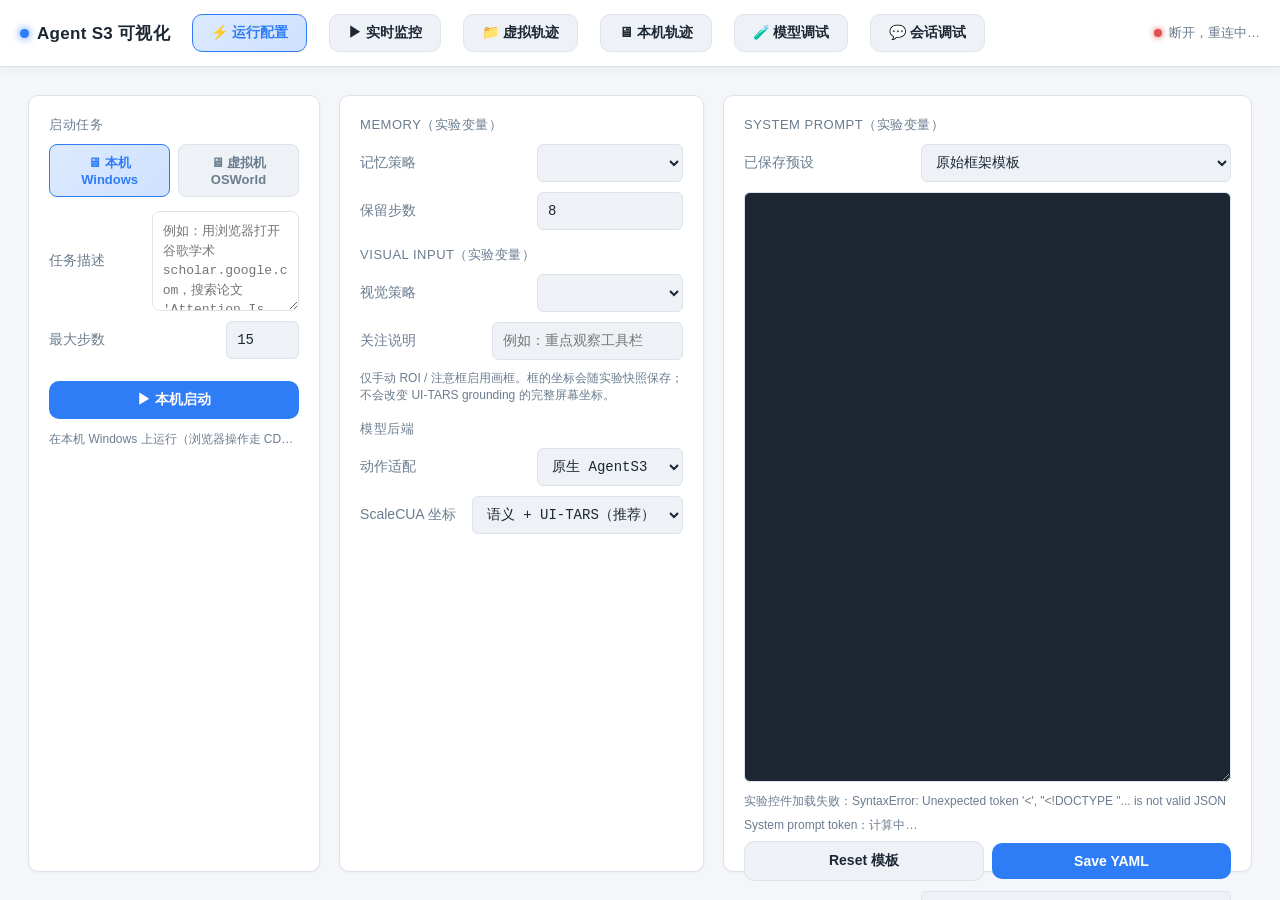
==== viz/static/index.html @ 2cae758e "Release v0.2.2: update agent and exclude tests from published source" ====
<!DOCTYPE html>
<html lang="zh">
<head>
<meta charset="UTF-8">
<meta name="viewport" content="width=device-width, initial-scale=1.0">
<title>Agent S3 实时可视化</title>
<style>
  :root {
    --bg: #f4f6f9;
    --panel: #ffffff;
    --panel2: #eef1f6;
    --border: #dde3ec;
    --text: #1c2733;
    --dim: #6b7c8f;
    --accent: #2f7df6;
    --accent-decision: #2f7df6;
    --accent-grounding: #12a64d;
    --accent-status: #e08c00;
    --code-bg: #1c2733;      /* 代码块保持深色，易读 */
    --code-text: #d6dfe9;
    --mono: "SFMono-Regular", Consolas, "Courier New", monospace;
    --radius: 10px;
  }
  * { box-sizing: border-box; margin: 0; padding: 0; }
  body { background: var(--bg); color: var(--text); font-family: -apple-system, "Segoe UI", "Microsoft YaHei", sans-serif; height: 100vh; display: flex; flex-direction: column; overflow: hidden; }

  /* ===== 顶部导航栏 ===== */
  #topnav {
    background: var(--panel); border-bottom: 1px solid var(--border);
    padding: 14px 20px; display: flex; align-items: center; gap: 22px;
    flex-shrink: 0; box-shadow: 0 2px 10px rgba(30,50,80,.06); z-index: 20;
  }
  #topnav .brand { font-size: 17px; font-weight: 800; letter-spacing: .3px; color: var(--text); display: flex; align-items: center; gap: 8px; }
  #topnav .brand .dot { width: 9px; height: 9px; border-radius: 50%; background: var(--accent); box-shadow: 0 0 8px var(--accent); }
  #topnav .navbtn {
    background: var(--panel2); color: var(--text); border: 1px solid var(--border);
    padding: 9px 18px; border-radius: var(--radius); cursor: pointer; font-size: 14px; font-weight: 600;
    transition: all .15s; display: flex; align-items: center; gap: 6px;
  }
  #topnav .navbtn:hover { border-color: var(--accent); color: var(--accent); transform: translateY(-1px); }
  #topnav .navbtn.active { background: linear-gradient(135deg, #dceafe, #cfe1ff); border-color: var(--accent); color: var(--accent); }
  #topnav .conn { margin-left: auto; display: flex; align-items: center; gap: 7px; font-size: 13px; color: var(--dim); }
  #topnav .conn .led { width: 8px; height: 8px; border-radius: 50%; }
  #topnav .conn.on .led { background: #12a64d; box-shadow: 0 0 6px #12a64d; }
  #topnav .conn.off .led { background: #e05252; box-shadow: 0 0 6px #e05252; }

  /* ===== 状态栏 ===== */
  #statusbar {
    background: var(--panel2); border-bottom: 1px solid var(--border);
    padding: 12px 20px; display: flex; flex-wrap: wrap; gap: 12px 30px; align-items: center; flex-shrink: 0;
  }
  #statusbar .item { display: flex; flex-direction: column; gap: 3px; min-width: 120px; }
  #statusbar .label { font-size: 12px; color: var(--dim); text-transform: uppercase; letter-spacing: .5px; }
  #statusbar .value { font-size: 15px; font-weight: 600; }
  #statusbar .instruction { flex: 1 1 320px; }
  #statusbar .instruction .value { font-size: 14px; line-height: 1.45; }
  .badge { display: inline-block; padding: 3px 12px; border-radius: 12px; font-size: 13px; font-weight: 600; }
  .badge.running { background: #d9f2e3; color: #128a41; }
  .badge.ended { background: #fdeed0; color: #b56d00; }
  .badge.done { background: #dceafe; color: #1c6de0; }
  .badge.failed { background: #fbdddd; color: #c93636; }

  /* ===== 视图切换 ===== */
  #view-live, #view-history, #view-run, #view-debug, #view-chat, #view-local { display: none; flex-direction: column; flex: 1; min-height: 0; }
  #view-live.active, #view-history.active, #view-run.active, #view-debug.active, #view-chat.active, #view-local.active { display: flex; }

  /* ===== 时间线 / 历史列表 滚动容器 ===== */
  .scroll { flex: 1; overflow-y: auto; padding: 20px; display: flex; flex-direction: column; gap: 18px; }
  .empty { color: var(--dim); text-align: center; margin-top: 60px; font-size: 15px; }

  /* ===== 卡片 ===== */
  .card { background: var(--panel); border: 1px solid var(--border); border-radius: var(--radius); overflow: hidden; flex-shrink: 0; box-shadow: 0 1px 3px rgba(30,50,80,.05); }
  .card-head { display: flex; align-items: center; gap: 10px; padding: 11px 15px; border-bottom: 1px solid var(--border); background: var(--panel2); }
  .card-head .tag { font-size: 12px; font-weight: 700; text-transform: uppercase; letter-spacing: .5px; padding: 3px 10px; border-radius: 6px; }
  .tag.decision { background: #dceafe; color: #1c6de0; }
  .tag.grounding { background: #d9f2e3; color: #128a41; }
  .tag.status { background: #fdeed0; color: #b56d00; }
  .card-head .step { font-size: 13px; font-weight: 700; color: #b56d00; background: #fdeed0; padding: 3px 10px; border-radius: 6px; }
  .card-head .elapsed { font-size: 13px; font-weight: 700; color: var(--accent); background: #dceafe; padding: 3px 10px; border-radius: 6px; font-family: var(--mono); }
  .card-head .time { margin-left: auto; font-size: 12px; color: var(--dim); font-family: var(--mono); }
  .card-body { padding: 14px 15px; display: flex; gap: 18px; }
  .shot { flex: 0 0 790px; position: relative; cursor: zoom-in; align-self: flex-start; }
  .shot img { width: 790px; border-radius: 6px; border: 1px solid var(--border); display: block; }
  /* grounding 坐标绿色圆圈标注 */
  .marker { position: absolute; width: 34px; height: 34px; border: 3px solid var(--accent-grounding); border-radius: 50%; transform: translate(-50%, -50%); pointer-events: none; box-shadow: 0 0 10px rgba(18,166,77,.8); }
  .marker::after { content: ''; position: absolute; left: 50%; top: 50%; width: 6px; height: 6px; background: var(--accent-grounding); border-radius: 50%; transform: translate(-50%, -50%); }
  .texts { flex: 1; min-width: 0; display: flex; flex-direction: column; gap: 10px; }
  .sec-title { font-size: 12px; color: var(--dim); text-transform: uppercase; letter-spacing: .5px; }
  .prompt { font-size: 14px; line-height: 1.6; color: var(--code-text); white-space: pre-wrap; max-height: 460px; overflow-y: auto; font-family: var(--mono); background: var(--code-bg); padding: 11px; border-radius: 6px; }
  .response { font-size: 14px; line-height: 1.6; white-space: pre-wrap; max-height: 320px; overflow-y: auto; font-family: var(--mono); background: var(--code-bg); color: var(--code-text); padding: 11px; border-radius: 6px; border-left: 3px solid var(--accent-decision); }
  .card.grounding .response { border-left-color: var(--accent-grounding); }
  .coord-note { font-size: 14px; font-weight: 700; color: var(--accent-grounding); }
  .prompt.reflection { border-left: 3px solid var(--accent-status); }
  .plan-step { padding: 8px 10px; border-radius: 6px; font-size: 14px; line-height: 1.5; }
  .plan-step.current { background: #e8f0fe; border-left: 3px solid var(--accent); }
  .plan-step.blocked { background: #fff3e4; }
  .plan-step.skipped { color: var(--dim); }
  .plan-meta { color: var(--dim); font-size: 12px; margin-top: 3px; overflow-wrap: anywhere; }

  /* 模型思考中动画 + 流式填充 + 截图淡入 */
  .spinner { display: inline-block; width: 14px; height: 14px; border: 2px solid var(--border); border-top-color: var(--accent); border-radius: 50%; animation: spin 0.8s linear infinite; margin-right: 6px; vertical-align: -2px; }
  @keyframes spin { to { transform: rotate(360deg); } }
  .response.loading { color: var(--dim); }
  .shot img.fade-in { animation: fadeIn 0.45s ease; }
  @keyframes fadeIn { from { opacity: 0; } to { opacity: 1; } }
  .cursor-blink { display: inline-block; width: 2px; height: 14px; background: var(--accent); vertical-align: -2px; animation: blink 0.7s step-end infinite; }
  @keyframes blink { 50% { opacity: 0; } }

  /* 历史运行列表 */
  .run-item { background: var(--panel); border: 1px solid var(--border); border-radius: var(--radius); padding: 14px 16px; cursor: pointer; transition: border-color .15s, box-shadow .15s; box-shadow: 0 1px 3px rgba(30,50,80,.04); }
  .run-item:hover { border-color: var(--accent); box-shadow: 0 2px 8px rgba(47,125,246,.12); }
  .run-head { display: flex; align-items: center; gap: 12px; margin-bottom: 7px; }
  .run-domain { font-size: 13px; font-weight: 700; color: var(--accent); text-transform: uppercase; }
  .run-result { font-size: 12px; font-weight: 600; padding: 3px 11px; border-radius: 12px; }
  .run-result.ok { background: #d9f2e3; color: #128a41; }
  .run-result.fail { background: #fbdddd; color: #c93636; }
  .run-result.unknown { background: #fdeed0; color: #b56d00; }
  .run-steps { font-size: 12px; color: var(--dim); margin-left: auto; }
  .run-del { margin-left: 10px; background: transparent; border: 1px solid var(--border); color: #c93636; padding: 2px 10px; border-radius: 6px; cursor: pointer; font-size: 12px; }
  .run-del:hover { background: #fbdddd; border-color: #c93636; }
  .run-instr { font-size: 14px; color: #41505f; margin-bottom: 5px; line-height: 1.45; }
  .run-meta { font-size: 12px; color: var(--dim); font-family: var(--mono); }
  .run-note { font-size: 12px; color: #8a6d3b; margin-top: 6px; text-align: right; white-space: nowrap; overflow: hidden; text-overflow: ellipsis; }

  /* 历史返回按钮 */
  #history-backbtn { align-self: flex-start; background: var(--panel); color: var(--text); border: 1px solid var(--border); padding: 8px 16px; border-radius: var(--radius); cursor: pointer; font-size: 13px; font-weight: 600; }
  .run-note-area { width: 100%; min-height: 80px; resize: vertical; background: var(--panel2); color: var(--text); border: 1px solid var(--border); border-radius: 6px; padding: 12px; font: 13px/1.6 -apple-system,"Segoe UI","Microsoft YaHei",sans-serif; }
  .debug-open-btn { flex-shrink: 0; padding: 3px 10px; border: 1px solid var(--accent); border-radius: 8px; background: #dceafe; color: var(--accent); font-size: 11px; font-weight: 600; cursor: pointer; }
  .debug-open-btn:hover { background: #cfe1ff; }
  #history-backbtn:hover { border-color: var(--accent); color: var(--accent); }

  /* 运行视图 */
  #run-body.scroll { padding: clamp(20px, 2.2vw, 44px); }
  #run-form { width: 100%; min-height: 760px; background: transparent; border: none; padding: 0; display: grid; grid-template-columns: minmax(300px, .78fr) minmax(420px, 1.08fr) minmax(620px, 1.72fr); gap: clamp(18px, 1.5vw, 30px); align-items: stretch; }
  .run-panel { background: var(--panel); border: 1px solid var(--border); border-radius: var(--radius); padding: clamp(20px, 1.5vw, 28px); min-height: 760px; box-shadow: 0 1px 3px rgba(30,50,80,.05); }
  @media (max-width: 1450px) { #run-form { grid-template-columns: minmax(280px, .8fr) minmax(360px, 1fr) minmax(520px, 1.45fr); } }
  @media (max-width: 1080px) { #run-form { grid-template-columns: repeat(2, minmax(320px, 1fr)); } .run-panel:last-child { grid-column: 1 / -1; } }
  @media (max-width: 720px) { #run-form { grid-template-columns: 1fr; } .run-panel:last-child { grid-column: auto; } .run-panel { min-height: auto; } .experiment-text { height: 440px; min-height: 440px; } }
  .run-sec-title { font-size: 13px; color: var(--dim); text-transform: uppercase; letter-spacing: .5px; margin: 16px 0 10px; }
  .run-sec-title:first-child { margin-top: 0; }
  .experiment-text { width: 100%; min-height: 590px; height: 590px; resize: vertical; background: var(--code-bg); color: var(--code-text); border: 1px solid var(--border); border-radius: 6px; padding: 14px; font: 13px/1.6 var(--mono); }
  .experiment-note { font-size: 12px; color: var(--dim); margin: 7px 0; }
  .roi-canvas { display: none; width: 100%; max-height: 210px; object-fit: contain; border: 1px dashed var(--border); cursor: crosshair; background: var(--panel2); }
  .roi-canvas.active { display: block; }
  .run-row { display: flex; align-items: center; gap: 12px; margin-bottom: 10px; }
  .run-row label { width: 165px; font-size: 14px; color: var(--dim); }
  .run-row select, .run-row input { flex: 1; min-height: 38px; background: var(--panel2); border: 1px solid var(--border); color: var(--text); padding: 8px 10px; border-radius: 6px; font-size: 14px; font-family: var(--mono); }
  .run-btn { background: var(--accent); color: #fff; border: none; padding: 10px 20px; border-radius: var(--radius); cursor: pointer; font-size: 14px; font-weight: 600; margin-top: 12px; width: 100%; }
  .run-btn:hover { opacity: .92; }
  .run-btn.stop { background: #c93636; margin-top: 8px; }
  .run-btn#btn-to-live { background: var(--panel2); color: var(--text); border: 1px solid var(--border); margin-top: 8px; }
  .tab-btn { flex: 1; padding: 9px 14px; border: 1px solid var(--border); border-radius: 8px; background: var(--panel2); cursor: pointer; font-size: 13px; font-weight: 600; color: var(--dim); }
  .tab-btn.active { background: linear-gradient(135deg, #dceafe, #cfe1ff); border-color: var(--accent); color: var(--accent); font-weight: 700; }
  .run-note { margin-top: 12px; font-size: 12px; color: var(--dim); }
  #run-status-card { max-width: 480px; background: var(--panel); border: 1px solid var(--border); border-radius: var(--radius); padding: 20px; margin-bottom: 16px; }
  .run-status-line { display: flex; gap: 12px; margin-bottom: 8px; font-size: 14px; align-items: baseline; }
  .run-status-line .label { width: 130px; color: var(--dim); flex-shrink: 0; }
  .run-output { background: var(--code-bg); color: var(--code-text); border-radius: var(--radius); padding: 12px; font-family: var(--mono); font-size: 12.5px; line-height: 1.5; max-height: 400px; overflow-y: auto; white-space: pre-wrap; }

  .history-step-body { align-items: flex-start; }
  .history-shots { flex: 0 0 46%; min-width: 0; display: flex; flex-direction: column; gap: 14px; }
  .history-shots .shot { flex: 0 0 auto; width: 100%; }
  .history-shots .shot img { width: 100%; }
  .history-step-text { flex: 1 1 0; min-width: 0; display: flex; flex-direction: column; gap: 10px; }
  .history-grounding { border: 1px solid #c8ead5; border-radius: 7px; padding: 10px; background: #f6fcf8; }
  .history-grounding .response { max-height: none; }
  .history-codeagent { border: 1px solid #f0d9b5; border-radius: 7px; background: #fdf8ef; margin-top: 10px; overflow: hidden; }
  .history-codeagent summary { cursor: pointer; padding: 10px; font-weight: 700; list-style: none; user-select: none; }
  .history-codeagent summary::-webkit-details-marker { display: none; }
  .history-codeagent summary::before { content: '▸ '; }
  .history-codeagent[open] summary::before { content: '▾ '; }
  .codeagent-toggle { margin-left: 8px; font-weight: 400; color: var(--dim); font-size: 12px; }
  .codeagent-step { padding: 8px 10px; border-top: 1px dashed #f0d9b5; }
  .codeagent-step-head { font-size: 12px; color: #b56d00; font-weight: 700; margin-bottom: 4px; }
  .codeagent-step .response { max-height: none; white-space: pre-wrap; }
  @media (max-width: 980px) { .history-step-body { flex-direction: column; } .history-shots { flex-basis: auto; width: 100%; } }
  #overlay { display: none; position: fixed; inset: 0; background: rgba(0,0,0,.88); z-index: 100; align-items: center; justify-content: center; cursor: zoom-out; }
  #overlay img { max-width: 96vw; max-height: 96vh; }

  /* 模型调试：三栏精确请求重放界面 */
  #debug-body { padding: 20px; overflow: auto; }
  #debug-grid { display: grid; grid-template-columns: minmax(260px,.65fr) minmax(420px,1.25fr) minmax(330px,.9fr); gap: 16px; align-items: start; }
  .debug-panel { background:var(--panel); border:1px solid var(--border); border-radius:var(--radius); padding:16px; min-width:0; }
  .debug-panel h3 { font-size:14px; margin-bottom:12px; }
  .debug-panel label { display:block; color:var(--dim); font-size:12px; margin:10px 0 4px; }
  .debug-panel input,.debug-panel select,.debug-panel textarea { width:100%; padding:8px; border:1px solid var(--border); border-radius:6px; font:12px var(--mono); background:var(--panel2); color:var(--text); }
  .debug-panel textarea { min-height:100px; resize:vertical; white-space:pre; }
  .debug-editor { min-height:720px !important; background:var(--code-bg) !important; color:var(--code-text) !important; line-height:1.5; }
  .debug-btn { width:100%; margin-top:12px; padding:10px; border:0; border-radius:6px; background:var(--accent); color:white; font-weight:700; cursor:pointer; }
  .debug-btn.secondary { background:var(--panel2); color:var(--text); border:1px solid var(--border); }
  .debug-warning { padding:10px; border-radius:6px; background:#fff4d6; color:#805300; font-size:12px; line-height:1.45; }
  .debug-result { min-height:250px; max-height:520px; overflow:auto; background:var(--code-bg); color:var(--code-text); white-space:pre-wrap; font:13px/1.55 var(--mono); padding:12px; border-radius:6px; }
  .debug-thumb { position:relative; margin-top:12px; border:1px solid var(--border); border-radius:6px; overflow:hidden; }
  .debug-thumb img { display:block; width:100%; }
  .debug-coord { position:absolute; border:3px solid #12a64d; width:30px; height:30px; border-radius:50%; transform:translate(-50%,-50%); box-shadow:0 0 8px #12a64d; }
  .debug-meta { margin-top:10px; color:var(--dim); font:12px var(--mono); white-space:pre-wrap; }
  @media (max-width: 1180px) { #debug-grid { grid-template-columns:1fr 1fr; } #debug-grid .debug-panel:last-child { grid-column:1/-1; } }

  /* 会话调试：ChatGPT 式聊天界面（多会话） */
  #chat-app { display: flex; height: 100%; }
  #chat-sidebar { flex-shrink: 0; width: 220px; background: var(--panel2); border-right: 1px solid var(--border); display: flex; flex-direction: column; padding: 12px; gap: 10px; }
  #chat-new { padding: 10px; border: 1px dashed var(--accent); border-radius: 10px; background: #dceafe; color: var(--accent); font-size: 13.5px; font-weight: 700; cursor: pointer; }
  #chat-new:hover { background: #cfe1ff; }
  #chat-session-list { flex: 1; overflow-y: auto; display: flex; flex-direction: column; gap: 6px; }
  .chat-sess { display: flex; align-items: center; gap: 8px; padding: 10px 12px; border: 1px solid var(--border); border-radius: 10px; background: var(--panel); cursor: pointer; transition: all .12s; }
  .chat-sess:hover { border-color: var(--accent); }
  .chat-sess.active { border-color: var(--accent); background: #dceafe; }
  .chat-sess .name { flex: 1; font-size: 13px; font-weight: 600; color: var(--text); white-space: nowrap; overflow: hidden; text-overflow: ellipsis; }
  .chat-sess .type-badge { font-size: 10px; font-weight: 700; padding: 2px 7px; border-radius: 8px; }
  .type-badge.decision { background: #dceafe; color: #1c6de0; }
  .type-badge.grounding { background: #d9f2e3; color: #128a41; }
  .chat-sess .del { border: none; background: transparent; color: var(--dim); cursor: pointer; font-size: 14px; padding: 0 2px; }
  .chat-sess .del:hover { color: #c93636; }
  #chat-main { flex: 1; min-width: 0; display: flex; flex-direction: column; }
  #chat-settings { flex-shrink: 0; display: flex; gap: 8px; padding: 12px 16px; border-bottom: 1px solid var(--border); flex-wrap: wrap; align-items: center; background: var(--panel2); }
  #chat-settings .set-label { font-size: 12px; color: var(--dim); font-weight: 700; }
  #chat-model-type { font-weight: 700; }
  #chat-settings select, #chat-settings input { min-height: 34px; padding: 6px 10px; border: 1px solid var(--border); border-radius: 8px; background: var(--panel); color: var(--text); font: 12.5px var(--mono); }
  #chat-settings #chat-model { width: 160px; }
  #chat-settings #chat-url { width: 240px; flex: 1; min-width: 160px; }
  #chat-settings #chat-key { width: 130px; }
  #chat-clear { margin-left: auto; padding: 7px 14px; border: 1px solid var(--border); border-radius: 8px; background: var(--panel); color: var(--text); cursor: pointer; font-size: 12.5px; }
  #chat-clear:hover { border-color: #c93636; color: #c93636; }
  #chat-messages { flex: 1; overflow-y: auto; padding: 26px 20px; display: flex; flex-direction: column; gap: 18px; }
  .chat-empty { color: var(--dim); text-align: center; margin-top: 80px; font-size: 14px; line-height: 1.8; }
  .chat-msg { display: flex; gap: 10px; max-width: 82%; align-items: flex-start; }
  .chat-msg.user { align-self: flex-end; flex-direction: row-reverse; }
  .chat-msg.assistant { align-self: flex-start; }
  .chat-avatar { flex-shrink: 0; width: 30px; height: 30px; border-radius: 9px; display: flex; align-items: center; justify-content: center; font-size: 15px; }
  .chat-msg.user .chat-avatar { background: linear-gradient(135deg,#2f7df6,#7cb0ff); }
  .chat-msg.assistant .chat-avatar { background: linear-gradient(135deg,#12a64d,#7ed3a2); }
  .chat-bubble { padding: 11px 15px; border-radius: 14px; font-size: 14px; line-height: 1.65; min-width: 0; overflow-wrap: break-word; }
  .chat-msg.user .chat-bubble { background: var(--accent); color: #fff; border-bottom-right-radius: 4px; }
  .chat-msg.assistant .chat-bubble { background: var(--panel); border: 1px solid var(--border); color: var(--text); border-bottom-left-radius: 4px; }
  .chat-bubble .chat-text { white-space: pre-wrap; word-break: break-word; }
  .chat-bubble img { display: block; max-width: 260px; max-height: 200px; border-radius: 10px; margin: 4px 0; border: 1px solid rgba(0,0,0,.12); cursor: zoom-in; }
  .chat-bubble .chat-imgs { display: flex; flex-wrap: wrap; gap: 8px; }
  .chat-img-wrap { position: relative; display: inline-block; }
  .chat-img-wrap .chat-img { display: block; max-width: 260px; max-height: 200px; border-radius: 10px; border: 1px solid rgba(0,0,0,.12); }
  .chat-point { position: absolute; width: 18px; height: 18px; border: 3px solid #12a64d; border-radius: 50%; transform: translate(-50%,-50%); box-shadow: 0 0 10px rgba(18,166,77,.85); pointer-events: none; display: none; z-index: 2; }
  .chat-point::after { content: ''; position: absolute; left: 50%; top: 50%; width: 4px; height: 4px; background: #12a64d; border-radius: 50%; transform: translate(-50%,-50%); }
  .chat-point.show { display: block; }
  .chat-point-btn { display: block; margin-top: 4px; padding: 3px 10px; border: 1px solid var(--border); border-radius: 8px; background: var(--panel2); color: var(--accent-grounding, #12a64d); font-size: 11px; cursor: pointer; }
  .chat-point-btn:hover { border-color: #12a64d; background: #d9f2e3; }
  .chat-point-btn.on { background: #d9f2e3; border-color: #12a64d; font-weight: 700; }
  .chat-bubble .chat-meta { font-size: 11px; opacity: .6; margin-top: 6px; }
  .chat-msg.assistant .chat-bubble code, .chat-msg.assistant .chat-bubble pre { background: var(--code-bg); color: var(--code-text); border-radius: 6px; font-family: var(--mono); }
  .chat-msg.assistant .chat-bubble code { padding: 1px 5px; font-size: 12.5px; }
  .chat-msg.assistant .chat-bubble pre { padding: 10px; overflow-x: auto; margin: 8px 0; white-space: pre-wrap; }
  .chat-typing { display: inline-flex; gap: 4px; align-items: center; color: var(--dim); font-size: 13px; }
  .chat-typing .dot { width: 6px; height: 6px; border-radius: 50%; background: var(--dim); animation: chatBlink 1.2s infinite; }
  .chat-typing .dot:nth-child(2) { animation-delay: .2s; }
  .chat-typing .dot:nth-child(3) { animation-delay: .4s; }
  @keyframes chatBlink { 0%,80%,100% { opacity:.25; } 40% { opacity:1; } }
  #chat-input-bar { flex-shrink: 0; display: flex; gap: 10px; padding: 14px 16px; border-top: 1px solid var(--border); align-items: flex-end; background: var(--panel); }
  #chat-img-btn { flex-shrink: 0; width: 40px; height: 40px; border: 1px solid var(--border); border-radius: 10px; background: var(--panel2); cursor: pointer; font-size: 18px; }
  #chat-img-btn:hover { border-color: var(--accent); }
  #chat-img-btn.active { border-color: var(--accent); background: #dceafe; }
  #chat-input { flex: 1; min-height: 42px; max-height: 160px; resize: none; padding: 11px 14px; border: 1px solid var(--border); border-radius: 12px; background: var(--panel2); color: var(--text); font: 14px/1.5 -apple-system,"Segoe UI","Microsoft YaHei",sans-serif; }
  #chat-input:focus { outline: none; border-color: var(--accent); }
  #chat-send { flex-shrink: 0; padding: 0 20px; height: 42px; border: none; border-radius: 12px; background: var(--accent); color: #fff; font-size: 14px; font-weight: 700; cursor: pointer; }
  #chat-send:hover { opacity: .92; }
  #chat-send:disabled { opacity: .5; cursor: not-allowed; }
  #chat-preview-imgs { display: flex; gap: 8px; padding: 0 16px 8px; flex-wrap: wrap; }
  #chat-preview-imgs .pv { position: relative; }
  #chat-preview-imgs img { height: 52px; border-radius: 8px; border: 1px solid var(--border); }
  #chat-preview-imgs .rm { position: absolute; top: -6px; right: -6px; width: 18px; height: 18px; border-radius: 50%; background: #c93636; color: #fff; border: none; cursor: pointer; font-size: 11px; line-height: 18px; }
  /* 新建会话弹窗 */
  #chat-new-modal { position: fixed; inset: 0; background: rgba(0,0,0,.45); z-index: 90; display: flex; align-items: center; justify-content: center; }
  .chat-modal-box { background: var(--panel); border: 1px solid var(--border); border-radius: 14px; padding: 24px; min-width: 300px; box-shadow: 0 10px 40px rgba(0,0,0,.2); }
  .chat-modal-box h3 { margin: 0 0 4px; font-size: 16px; }
  .chat-modal-box p { margin: 0 0 16px; color: var(--dim); font-size: 13px; }
  .chat-new-type { display: block; width: 100%; margin-bottom: 10px; padding: 12px; border: 1px solid var(--border); border-radius: 10px; background: var(--panel2); color: var(--text); cursor: pointer; font-size: 14px; font-weight: 700; text-align: left; }
  .chat-new-type small { font-weight: 400; color: var(--dim); }
  .chat-new-type:hover { border-color: var(--accent); background: #dceafe; }
  #chat-new-cancel { width: 100%; padding: 8px; border: 1px solid var(--border); border-radius: 10px; background: var(--panel); color: var(--dim); cursor: pointer; font-size: 13px; }
  #chat-new-cancel:hover { color: var(--text); }
  /* 训练轨迹 JSON 弹窗 */
  #traj-modal { position: fixed; inset: 0; background: rgba(0,0,0,.55); z-index: 95; display: none; align-items: center; justify-content: center; }
  .traj-modal-box { background: #1e1e2e; border: 1px solid #333; border-radius: 14px; width: 92vw; height: 90vh; display: flex; flex-direction: column; box-shadow: 0 12px 48px rgba(0,0,0,.45); overflow: hidden; }
  .traj-modal-head { display: flex; align-items: center; justify-content: space-between; padding: 14px 18px; border-bottom: 1px solid #333; flex-shrink: 0; }
  .traj-modal-head h3 { margin: 0; color: #eee; font-size: 15px; font-weight: 700; }
  .traj-modal-head .actions { display: flex; gap: 8px; }
  .traj-modal-head button { padding: 6px 14px; border: 1px solid #444; border-radius: 8px; background: #2a2a3a; color: #ccc; cursor: pointer; font-size: 12px; font-weight: 600; }
  .traj-modal-head button:hover { background: #34344a; color: #fff; }
  .traj-modal-body { flex: 1; overflow: auto; padding: 16px 20px; margin: 0; font-family: 'JetBrains Mono', Consolas, 'Courier New', monospace; font-size: 12.5px; line-height: 1.6; color: #d4d4d4; white-space: pre; }
  .json-key { color: #569cd6; }
  .json-string { color: #ce9178; }
  .json-number { color: #b5cea8; }
  .json-bool { color: #569cd6; }
  .json-null { color: #808080; font-style: italic; }
</style>
</head>
<body>
  <!-- 顶部导航栏 -->
  <div id="topnav">
    <div class="brand"><span class="dot"></span>Agent S3 可视化</div>
    <button class="navbtn active" id="nav-run">⚡ 运行配置</button>
    <button class="navbtn" id="nav-live">▶ 实时监控</button>
    <button class="navbtn" id="nav-history">📁 虚拟轨迹</button>
    <button class="navbtn" id="nav-local">🖥 本机轨迹</button>
    <button class="navbtn" id="nav-debug">🧪 模型调试</button>
    <button class="navbtn" id="nav-chat">💬 会话调试</button>
    <span class="conn off" id="conn"><span class="led"></span><span id="conn-text">连接中…</span></span>
  </div>

  <!-- 状态栏（实时视图专用） -->
  <div id="statusbar">
    <div class="item"><span class="label">任务编号</span><span class="value" id="st-taskno" style="display:flex;align-items:center;gap:8px">
      <button id="btn-prev" style="border:1px solid var(--border);background:var(--panel2);border-radius:6px;padding:2px 10px;cursor:pointer;font-size:13px">‹</button>
      <span id="st-taskno-text">—</span>
      <button id="btn-next" style="border:1px solid var(--border);background:var(--panel2);border-radius:6px;padding:2px 10px;cursor:pointer;font-size:13px">›</button>
    </span></div>
    <div class="item instruction"><span class="label">任务指令</span><span class="value" id="st-instruction">—</span></div>
    <div class="item"><span class="label">任务ID</span><span class="value" id="st-example">—</span></div>
    <div class="item"><span class="label">当前步</span><span class="value" id="st-step">—</span></div>
    <div class="item"><span class="label">状态</span><span class="value" id="st-status"><span class="badge running">等待中</span></span></div>
    <div class="item"><span class="label">累计 Reward</span><span class="value" id="st-reward">—</span></div>
    <div class="item"><span class="label">最终结果</span><span class="value" id="st-result">—</span></div>
    <div class="item" style="margin-left: auto;"><button id="btn-interrupt" class="run-btn stop" style="margin-top:0;padding:6px 14px;font-size:12px;width:auto;display:none">⏹ 中断运行</button></div>
  </div>

  <!-- 实时视图 -->
  <div id="view-live">
    <div id="timeline" class="scroll"><div class="empty">等待 agent 启动…</div></div>
  </div>

  <!-- 运行视图 -->
  <div id="view-run" class="active">
    <div id="run-body" class="scroll">
      <div id="run-form">
        <div class="run-panel">
        <div class="run-sec-title">启动任务</div>
        <div style="display:flex;gap:8px;margin:0 0 14px">
          <button class="tab-btn active" id="tab-local">🖥 本机 Windows</button>
          <button class="tab-btn" id="tab-vm">🖥 虚拟机 OSWorld</button>
        </div>

        <div id="panel-local">
          <div class="run-row">
            <label>任务描述</label>
            <textarea id="local-task" rows="4" style="width:100%;font-family:var(--mono);font-size:13px;padding:10px;border:1px solid var(--border);border-radius:8px;resize:vertical;line-height:1.5" placeholder="例如：用浏览器打开谷歌学术 scholar.google.com，搜索论文 'Attention Is All You Need'，然后点击第一个搜索结果的 PDF 链接下载它"></textarea>
          </div>
          <div class="run-row">
            <label>最大步数</label>
            <input id="local-maxsteps" type="number" value="15" min="1" max="50">
          </div>
          <div class="run-row">
            <button id="btn-local-start" class="run-btn">▶ 本机启动</button>
          </div>
          <div class="run-note">在本机 Windows 上运行（浏览器操作走 CDP 虚拟输入不动真实鼠标；桌面应用会真控鼠标）。模型默认用 189 的决策(9028) + grounding(8001)。启动后自动切到「实时监控」边跑边看。</div>
        </div>

        <div id="panel-vm" style="display:none">
        <div class="run-sec-title">任务</div>
        <div class="run-row">
          <label>测试集</label>
          <select id="run-testset">
            <option value="evaluation_examples/test_small.json" selected>test_small（39 任务）</option>
            <option value="evaluation_examples/test_one.json">test_one（3 任务）</option>
            <option value="evaluation_examples/test_all.json">test_all（369 任务）</option>
          </select>
        </div>
        <div class="run-row">
          <label>域名</label>
          <select id="run-domain"></select>
        </div>
        <div class="run-row">
          <label>任务</label>
          <select id="run-task"></select>
        </div>
        <div class="run-sec-title">配置</div>
        <div class="run-row" style="display:none">
          <label>决策模型 provider</label>
          <select id="run-model-provider">
            <option value="openai">openai（API 兼容）</option>
            <option value="anthropic">anthropic</option>
            <option value="vllm" selected>vllm（本地部署）</option>
            <option value="gemini">gemini</option>
            <option value="open_router">open_router</option>
          </select>
        </div>
        <div class="run-row">
          <label>决策模型</label>
          <select id="run-model"></select>
        </div>
        <div class="run-row" style="display:none">
          <label>决策模型 URL</label>
          <input id="run-model-url" value="http://7.246.80.237:9028/v1">
        </div>
        <div class="run-row" style="display:none">
          <label>决策模型 API Key</label>
          <input id="run-model-apikey" type="password" value="EMPTY" placeholder="留空则用 OPENAI_API_KEY 环境变量">
        </div>
        <div class="run-row">
          <label>grounding 模型</label>
          <select id="run-ground"></select>
        </div>
        <div class="run-row" style="display:none">
          <label>grounding URL</label>
          <input id="run-ground-url" value="http://7.246.80.237:49999/v1">
        </div>
        <div class="run-row" style="display:none">
          <label>grounding API Key</label>
          <input id="run-ground-apikey" type="password" value="EMPTY">
        </div>
        <div class="run-row">
          <label>最大步数</label>
          <input id="run-maxsteps" type="number" value="20" min="1" max="50">
        </div>
        <div class="run-row">
          <label>轨迹长度（max_trajectory_length）</label>
          <input id="run-maxtraj" type="number" value="3" min="1" max="16">
        </div>
        <div class="run-row" style="flex-direction:row;align-items:center;gap:10px">
          <input id="run-manual" type="checkbox" style="width:auto;flex:0 0 auto">
          <label for="run-manual" style="margin:0;cursor:pointer">🧑 手动模式：人工操作 VM，完成后点「评估结果」</label>
        </div>
        <div class="run-row" style="gap:10px">
          <button id="btn-test" class="run-btn" style="background:var(--panel2);color:var(--text);border:1px solid var(--border);flex:1">🔌 测试连接</button>
          <button id="btn-start" class="run-btn" style="flex:2">启动</button>
        </div>
        <div id="test-result" class="run-note" style="display:none"></div>
        <div class="run-note">启动后自动切到「实时监控」查看模型调用与耗时</div>
        </div>
        </div>

        <div class="run-panel">
          <div class="run-sec-title">Memory（实验变量）</div>
          <div class="run-row"><label>记忆策略</label><select id="run-memory"></select></div>
          <div id="run-memory-desc" class="experiment-note"></div>
          <div id="run-memory-image-count" class="experiment-note"></div>
          <div class="run-row"><label>保留步数</label><input id="run-memory-limit" type="number" value="8" min="1" max="32"></div>
          <div class="run-sec-title">Visual input（实验变量）</div>
          <div class="run-row"><label>视觉策略</label><select id="run-vision"></select></div>
          <div id="run-vision-desc" class="experiment-note"></div>
          <div class="run-row"><label>关注说明</label><input id="run-roi-note" placeholder="例如：重点观察工具栏"></div>
          <canvas id="run-roi-canvas" class="roi-canvas" width="960" height="540" title="拖拽画出关注框"></canvas>
          <div class="experiment-note">仅手动 ROI / 注意框启用画框。框的坐标会随实验快照保存；不会改变 UI-TARS grounding 的完整屏幕坐标。</div>
          <div class="run-sec-title">模型后端</div>
          <div class="run-row"><label>动作适配</label><select id="run-backend"><option value="native">原生 AgentS3</option><option value="scalecua">ScaleCUA SFT</option></select></div>
          <div class="run-row"><label>ScaleCUA 坐标</label><select id="run-scalecua-mode"><option value="semantic">语义 + UI-TARS（推荐）</option><option value="direct">直接坐标（实验性）</option></select></div>
        </div>

        <div class="run-panel">
          <div class="run-sec-title">System Prompt（实验变量）</div>
          <div class="run-row"><label>已保存预设</label><select id="run-prompt-preset"><option value="">原始框架模板</option></select></div>
          <textarea id="run-system-prompt" class="experiment-text" spellcheck="false"></textarea>
          <div id="run-prompt-state" class="experiment-note">正在加载原始模板…</div>
          <div id="run-prompt-tokens" class="experiment-note">System prompt token：计算中…</div>
          <div class="run-row" style="gap:8px"><button id="btn-prompt-reset" class="run-btn" style="margin-top:0;background:var(--panel2);color:var(--text);border:1px solid var(--border)">Reset 模板</button><button id="btn-prompt-save" class="run-btn" style="margin-top:0">Save YAML</button></div>
          <div class="run-row"><label>保存名</label><input id="run-prompt-name" placeholder="prompt-v1-short"></div>
          <div class="run-row"><label>说明</label><input id="run-prompt-description" placeholder="本次修改目的"></div>
        </div>
      </div>

      <div id="run-running" style="display:none">
        <div id="run-status-card">
          <div class="run-sec-title">运行状态</div>
          <div class="run-status-line"><span class="label">任务</span><span id="run-cur-task">—</span></div>
          <div class="run-status-line"><span class="label">状态</span><span id="run-cur-status">—</span></div>
          <div class="run-status-line"><span class="label">进度</span><span id="run-cur-step">—</span></div>
          <div class="run-status-line"><span class="label">已用时间</span><span id="run-cur-elapsed">—</span></div>
          <div class="run-status-line"><span class="label">PID</span><span id="run-cur-pid">—</span></div>
          <button id="btn-manual-eval" class="run-btn" style="background:var(--accent-grounding,#12a64d);display:none">✅ 评估结果</button>
          <button id="btn-stop" class="run-btn stop">停止</button>
          <button id="btn-to-live" class="run-btn">查看实时监控</button>
        </div>
        <div class="run-sec-title">agent 输出日志</div>
        <div id="run-output" class="run-output"></div>
      </div>
    </div>
  </div>

  <!-- 模型调试视图：重放精确模型请求，不执行 Agent 动作 -->
  <div id="view-debug">
    <div id="debug-body" class="scroll">
      <div id="debug-grid">
        <section class="debug-panel">
          <h3>1. 导入真实调用</h3>
          <div class="debug-warning">重放只调用模型接口，<b>不会</b>启动任务、连接 VM 或执行任何 GUI 动作。</div>
          <label>调用类型</label><select id="debug-type"><option value="">全部</option><option value="decision">决策模型</option><option value="grounding">Grounding / UI-TARS</option></select>
          <label>已捕获调用（新运行后可用）</label><select id="debug-snapshot"><option value="">加载中…</option></select>
          <button id="debug-load" class="debug-btn secondary">载入完整真实输入</button>
          <label>Provider</label><select id="debug-provider"><option value="vllm">vllm</option><option value="openai">openai</option><option value="anthropic">anthropic</option><option value="gemini">gemini</option><option value="open_router">open_router</option></select>
          <label>模型</label><input id="debug-model" list="debug-model-options">
          <datalist id="debug-model-options">
            <option value="Qwen3.5-9B"></option>
            <option value="UI-TARS-1.5-7B"></option>
          </datalist>
          <label>模型 URL</label><input id="debug-url">
          <label>API Key（仅本次请求，不保存）</label><input id="debug-key" type="password" placeholder="留空使用进程环境变量">
          <label>Temperature</label><input id="debug-temperature" type="number" min="0" max="2" step="0.1" value="0.3">
          <label>Max tokens</label><input id="debug-tokens" type="number" min="1" max="16384" value="4096">
          <button id="debug-run" class="debug-btn">▶ 仅推理并显示输出</button>
          <div id="debug-status" class="debug-meta"></div>
        </section>
        <section class="debug-panel">
          <h3>2. 精确 API messages（可编辑）</h3>
          <div class="debug-warning">按真实调用时的 role、文字、记忆/历史与图片内容块顺序保存。编辑后，下面 JSON 就是重放给模型的完整 messages。</div>
          <label>完整 messages JSON</label><textarea id="debug-messages" class="debug-editor" spellcheck="false">[]</textarea>
          <label>向最后一条 user 消息追加图片</label><input id="debug-image-upload" type="file" accept="image/png,image/jpeg,image/webp">
          <button id="debug-format" class="debug-btn secondary">格式化 JSON</button>
        </section>
        <section class="debug-panel">
          <h3>3. 模型输出与定位结果</h3>
          <div id="debug-result" class="debug-result">选择一条真实调用后载入，或手动填写 messages。</div>
          <button id="debug-copy" class="debug-btn secondary">复制输出</button>
          <div id="debug-image" class="debug-thumb" style="display:none"></div>
          <div id="debug-result-meta" class="debug-meta"></div>
        </section>
      </div>
    </div>
  </div>

  <!-- 会话调试视图：ChatGPT 式自由对话，多会话 -->
  <div id="view-chat">
    <div id="chat-app">
      <div id="chat-sidebar">
        <button id="chat-new">＋ 新建会话</button>
        <div id="chat-session-list"></div>
      </div>
      <div id="chat-main">
        <div id="chat-settings">
          <select id="chat-model-type" title="模型类型（切换会自动填充对应默认模型）">
            <option value="decision">决策模型</option>
            <option value="grounding">Grounding 模型</option>
            <option value="ui-venus2">UI-Venus-2 Grounding</option>
          </select>
          <select id="chat-provider">
            <option value="vllm">vllm</option>
            <option value="openai">openai</option>
            <option value="anthropic">anthropic</option>
            <option value="gemini">gemini</option>
            <option value="open_router">open_router</option>
          </select>
          <input id="chat-model" list="chat-model-options" placeholder="模型名">
          <datalist id="chat-model-options">
            <option value="Qwen3.5-9B"></option>
            <option value="UI-TARS-1.5-7B"></option>
          </datalist>
          <input id="chat-url" placeholder="模型 URL">
          <input id="chat-key" type="password" placeholder="API Key">
          <button id="chat-clear">清空本会话</button>
        </div>
        <div id="chat-messages"><div class="chat-empty">点左侧「＋ 新建会话」开始<br>可以输入文字、上传图片，或直接 Ctrl+V 粘贴图片</div></div>
        <div id="chat-preview-imgs"></div>
        <div id="chat-input-bar">
          <button id="chat-img-btn" title="上传图片">🖼</button>
          <textarea id="chat-input" placeholder="输入消息，Enter 发送，Shift+Enter 换行，可直接粘贴图片"></textarea>
          <button id="chat-send">发送</button>
        </div>
        <input type="file" id="chat-file-input" accept="image/*" style="display:none" multiple>
      </div>
    </div>
    <div id="chat-new-modal" style="display:none">
      <div class="chat-modal-box">
        <h3>新建会话</h3>
        <p>请选择初始模型类型（顶部可随时切换）</p>
        <button class="chat-new-type" data-type="decision">决策模型<br><small>Qwen3.5-9B</small></button>
        <button class="chat-new-type" data-type="grounding">Grounding 模型<br><small>UI-TARS-1.5-7B</small></button>
        <button class="chat-new-type" data-type="ui-venus2">UI-Venus-2 Grounding<br><small>UI-Venus-2-9B</small></button>
        <button id="chat-new-cancel">取消</button>
      </div>
    </div>
  </div>

  <!-- 历史运行视图 -->
  <div id="view-history">
    <div id="history-body" class="scroll"></div>
  </div>

  <!-- 本机轨迹视图（Windows 本机任务，local_runs/） -->
  <div id="view-local">
    <div id="local-body" class="scroll"></div>
  </div>

  <div id="overlay"><img id="overlay-img" src=""></div>

  <div id="traj-modal">
    <div class="traj-modal-box">
      <div class="traj-modal-head">
        <h3>🧬 训练轨迹 JSON</h3>
        <div class="actions">
          <button id="traj-copy">复制</button>
          <button id="traj-close">关闭</button>
        </div>
      </div>
      <pre class="traj-modal-body" id="traj-content"></pre>
    </div>
  </div>

<script>
let statusState = {};
const seenKeys = new Set();

/* ===== 视图切换 ===== */
const navLive = document.getElementById('nav-live');
const navHistory = document.getElementById('nav-history');
const navDebug = document.getElementById('nav-debug');
const navChat = document.getElementById('nav-chat');
const navLocal = document.getElementById('nav-local');
function switchView(view) {
  const isLive = view === 'live';
  const isRun = view === 'run';
  document.getElementById('view-live').classList.toggle('active', isLive);
  document.getElementById('view-history').classList.toggle('active', view === 'history');
  document.getElementById('view-run').classList.toggle('active', isRun);
  document.getElementById('view-debug').classList.toggle('active', view === 'debug');
  document.getElementById('view-chat').classList.toggle('active', view === 'chat');
  document.getElementById('view-local').classList.toggle('active', view === 'local');
  navLive.classList.toggle('active', isLive);
  navHistory.classList.toggle('active', view === 'history');
  navDebug.classList.toggle('active', view === 'debug');
  navChat.classList.toggle('active', view === 'chat');
  navLocal.classList.toggle('active', view === 'local');
  document.getElementById('nav-run').classList.toggle('active', isRun);
  document.getElementById('statusbar').style.display = isLive ? 'flex' : 'none';
  if (view === 'history') loadRuns();
  if (view === 'local') loadLocalRuns();
  if (view === 'debug') initDebugView();
  if (view === 'chat') initChatView();
  if (isRun) initRunView();
}
navLive.addEventListener('click', () => switchView('live'));
navHistory.addEventListener('click', () => switchView('history'));
navDebug.addEventListener('click', () => switchView('debug'));
navChat.addEventListener('click', () => switchView('chat'));
navLocal.addEventListener('click', () => switchView('local'));
document.getElementById('nav-run').addEventListener('click', () => switchView('run'));

/* ===== 状态栏 ===== */
function renderStatus(s) {
  if (s.event === 'task_start') {
    statusState.instruction = s.instruction;
    statusState.example = s.example_id;
    statusState.max_steps = s.max_steps;
    statusState.step = 0; statusState.done = false; statusState.result = null;
    setText('st-instruction', s.instruction);
    setText('st-example', s.example_id);
    setText('st-step', '0 / ' + s.max_steps);
    setStatus('running', '运行中');
    setText('st-reward', '—'); setText('st-result', '—');
  } else if (s.event === 'step') {
    statusState.step = s.step;
    setText('st-step', s.step + ' / ' + (statusState.max_steps || '?'));
    if (s.reward != null) setText('st-reward', s.reward);
    // done=true 只代表 episode 结束（可能主动放弃/超时/成功），不等于成功；
    // 真正成功/失败要等 task_end 的 result，故用中性态"已结束（待评分）"。
    if (s.done) { statusState.done = true; setStatus('ended', '已结束（待评分）'); }
  } else if (s.event === 'task_end') {
    statusState.result = s.result;
    statusState.done = true;
    if (s.success === true) {
      // 本地任务无独立评测器（score 恒 0），以 success 为准
      setStatus('done', '成功');
      setText('st-result', '成功');
    } else if (s.result == null) {
      setStatus('failed', '异常终止');
      setText('st-result', '—');
    } else {
      setStatus(s.result >= 1 ? 'done' : 'failed', s.result >= 1 ? '成功' : '失败');
      setText('st-result', s.result);
    }
  } else if (s.event === 'error') {
    statusState.done = true;
    setStatus('failed', '出错终止');
  }
}
function setText(id, v) { document.getElementById(id).textContent = (v == null ? '—' : v); }
function setStatus(cls, txt) {
  const map = {running: 'running', ended: 'ended', done: 'done', failed: 'failed'};
  document.getElementById('st-status').innerHTML = '<span class="badge ' + (map[cls]||'running') + '">' + txt + '</span>';
  // 中断按钮：运行中时显示，其他状态隐藏
  const interruptBtn = document.getElementById('btn-interrupt');
  if (interruptBtn) interruptBtn.style.display = (cls === 'running') ? '' : 'none';
}

// 中断按钮点击
document.getElementById('btn-interrupt').addEventListener('click', () => {
  if (!confirm('确定要中断当前运行吗？')) return;
  fetch('/run/stop', { method: 'POST' }).then(() => {
    setStatus('failed', '已中断');
  });
});

function esc(s) { if (s == null) return ''; const d = document.createElement('div'); d.textContent = String(s); return d.innerHTML; }
function nearBottom() { const tl = document.getElementById('timeline'); return tl.scrollHeight - tl.scrollTop - tl.clientHeight < 150; }
function parseCoord(text) { const nums = String(text || '').match(/\d+/g); return (nums && nums.length >= 2) ? { x: parseInt(nums[0]), y: parseInt(nums[1]) } : null; }
function formatElapsed(s) {
  if (s == null) return '';
  if (s < 1) return (s * 1000).toFixed(0) + ' ms';
  return s.toFixed(2) + ' s';
}

// 把 grounding 坐标直接画进图片像素（画成绿圈+中心点），这样放大/缩放都不丢标注
function annotateImg(img, coord) {
  if (!img || !coord || coord.x == null || coord.y == null) return;
  const draw = () => {
    const w = img.naturalWidth, h = img.naturalHeight;
    if (!w || !h) return;
    const cv = document.createElement('canvas');
    cv.width = w; cv.height = h;
    const ctx = cv.getContext('2d');
    ctx.drawImage(img, 0, 0, w, h);
    const x = coord.x, y = coord.y;  // grounding 坐标即屏幕像素，截图 naturalWidth 即屏幕分辨率
    const r = Math.max(14, w * 0.022);
    ctx.strokeStyle = '#12a64d';
    ctx.lineWidth = Math.max(4, w * 0.004);
    ctx.beginPath(); ctx.arc(x, y, r, 0, 2 * Math.PI); ctx.stroke();
    ctx.fillStyle = '#12a64d';
    ctx.beginPath(); ctx.arc(x, y, Math.max(3, w * 0.0035), 0, 2 * Math.PI); ctx.fill();
    img.src = cv.toDataURL('image/png');
  };
  if (img.complete && img.naturalWidth) draw();
  else img.onload = draw;
}

// 全尺寸截图缓存（只用于点开放大）；卡片显示用缩略图，避免 DOM 里堆几十张全尺寸 base64 导致前端卡死
const fullSizeShots = new Map();  // shotId -> { b64, coord }
let shotIdCounter = 0;
const MAX_FULLSIZE_SHOTS = 40;

function renderShotThumb(img, fullB64, coord) {
  if (!img || !fullB64) return;
  const id = ++shotIdCounter;
  img.dataset.shotId = id;
  fullSizeShots.set(id, { b64: fullB64, coord: coord || null });
  while (fullSizeShots.size > MAX_FULLSIZE_SHOTS) {
    const oldest = fullSizeShots.keys().next().value;
    fullSizeShots.delete(oldest);
  }
  const tmp = new Image();
  tmp.onload = () => {
    const w = tmp.naturalWidth, h = tmp.naturalHeight;
    if (!w || !h) return;
    const maxW = 480;
    const scale = Math.min(1, maxW / w);
    const cw = Math.max(1, Math.round(w * scale)), ch = Math.max(1, Math.round(h * scale));
    const cv = document.createElement('canvas');
    cv.width = cw; cv.height = ch;
    const ctx = cv.getContext('2d');
    ctx.drawImage(tmp, 0, 0, cw, ch);
    if (coord && coord.x != null && coord.y != null) {
      const x = coord.x / w * cw, y = coord.y / h * ch;  // 按 naturalWidth→缩略图比例换算
      const r = Math.max(8, cw * 0.022);
      ctx.strokeStyle = '#12a64d';
      ctx.lineWidth = Math.max(2, cw * 0.004);
      ctx.beginPath(); ctx.arc(x, y, r, 0, 2 * Math.PI); ctx.stroke();
      ctx.fillStyle = '#12a64d';
      ctx.beginPath(); ctx.arc(x, y, Math.max(2, cw * 0.0035), 0, 2 * Math.PI); ctx.fill();
    }
    img.src = cv.toDataURL('image/jpeg', 0.72);
  };
  tmp.onerror = () => {};
  tmp.src = 'data:image/png;base64,' + fullB64;
}

/* ===== 卡片构造（统一逻辑，实时/历史共用） ===== */
const pendingCards = {};  // log_id -> {card, responseEl, shotWrap}

function modelCardHtml(payload) {
  const isGrounding = payload.type === 'grounding';
  const isSubAgent = payload.type === 'code_agent';
  const time = new Date(payload.ts * 1000).toLocaleTimeString();
  const tag = isGrounding ? 'Grounding' : (isSubAgent ? '子 agent' : '决策模型');
  const tagCls = isGrounding ? 'grounding' : (isSubAgent ? 'status' : 'decision');
  const stepLabel = payload.step != null ? (isSubAgent && payload.substep != null ? (payload.step + '-' + payload.substep) : String(payload.step)) : null;
  const stepHtml = stepLabel != null ? '<span class="step">Step ' + stepLabel + '</span>' : '';
  const elapsedHtml = payload.elapsed != null ? '<span class="elapsed">⏱ ' + formatElapsed(payload.elapsed) + '</span>' : '';

  // pending 占位：无截图无 response，显示 loading 动画
  if (payload.pending) {
    const promptHtml = payload.prompt ? '<div class="sec-title">输入 Prompt</div><div class="prompt">' + esc(payload.prompt) + '</div>' : '';
    return '<div class="card ' + (isGrounding ? 'grounding' : 'decision') + '" data-id="' + payload.id + '" data-kind="model" data-mtype="' + payload.type + '">' +
      '<div class="card-head"><span class="tag ' + tagCls + '">' + tag + '</span>' + stepHtml + '<span class="time">' + time + '</span></div>' +
      '<div class="card-body"><div class="texts">' + promptHtml +
      '<div class="sec-title">输出 Response</div><div class="response loading"><span class="spinner"></span>模型思考中…</div>' +
      '</div></div></div>';
  }

  let shotHtml = payload.screenshot ? '<div class="shot"><img src="data:image/png;base64,' + payload.screenshot + '" title="点击放大" class="fade-in"></div>' : '';
  const promptHtml = payload.prompt ? '<div class="sec-title">输入 Prompt</div><div class="prompt">' + esc(payload.prompt) + '</div>' : '';
  let coordNote = '';
  if (isGrounding) {
    const c = parseCoord(payload.response);
    if (c) coordNote = '<div class="coord-note">📍 定位坐标：( ' + c.x + ' , ' + c.y + ' )</div>';
  }
  const respHtml = '<div class="sec-title">输出 Response</div><div class="response">' + esc(payload.response) + '</div>';
  return '<div class="card ' + (isGrounding ? 'grounding' : 'decision') + '" data-id="' + (payload.id || '') + '" data-kind="model" data-mtype="' + payload.type + '">' +
    '<div class="card-head"><span class="tag ' + tagCls + '">' + tag + '</span>' + stepHtml + elapsedHtml +
    '<span class="time">' + time + '</span></div>' +
    '<div class="card-body">' + shotHtml + '<div class="texts">' + coordNote + promptHtml + respHtml + '</div></div></div>';
}

function statusCardHtml(payload) {
  const time = new Date(payload.ts * 1000).toLocaleTimeString();
  let detail = '';
  if (payload.event === 'task_start') detail = '开始任务：' + esc(payload.instruction);
  else if (payload.event === 'step') detail = 'Step ' + payload.step + ' 开始决策';
  else if (payload.event === 'manual_mode') detail = '🧑 手动模式：请在 VMware 窗口中手动完成任务，完成后点「评估结果」';
  else if (payload.event === 'error') detail = '⚠️ Step ' + payload.step + ' 出错：' + esc(payload.error || '');
  else if (payload.event === 'task_end') detail = (payload.success === true) ? '✅ 任务结束，成功' : ('任务结束，最终 result=' + payload.result);
  else if (payload.event === 'executing') detail = '<span class="spinner"></span> ⚙️ 执行中：' + esc(payload.action || '');
  else if (payload.event === 'executed') detail = (payload.status === 'rejected' ? '⚠️ 未执行：' : payload.status === 'uncertain' ? '⚠️ 执行结果不确定：' : '✅ 执行完成：') + esc(payload.action || '') + (payload.status ? '（' + esc(payload.status) + '）' : '') + (payload.error ? ' ' + esc(payload.error) : '');
  else detail = esc(payload.event || '');
  return '<div class="card status" data-kind="status">' +
    '<div class="card-head"><span class="tag status">状态</span>' +
    (payload.step != null ? '<span class="step">Step ' + payload.step + '</span>' : '') +
    '<span class="time">' + time + '</span></div>' +
    '<div class="card-body"><div class="texts"><div class="prompt">' + detail + '</div></div></div></div>';
}

function shortPlanText(value) {
  if (value == null) return '';
  const text = typeof value === 'string' ? value : JSON.stringify(value);
  return text.length > 220 ? text.slice(0, 220) + '…' : text;
}

// Live updates and saved runs share the renderer, including pre-tracker plans.
function planCardHtml(plan, currentPlanStepId, revision) {
  const data = Array.isArray(plan) ? {steps: plan} : (plan || {});
  const steps = Array.isArray(data.steps) ? data.steps : [];
  if (!steps.length) return '';
  const currentId = currentPlanStepId != null ? currentPlanStepId : (data.current_plan_step_id != null ? data.current_plan_step_id : data.current_step_id);
  const labels = {pending: ['⬜', '待执行'], in_progress: ['▶️', '进行中'],
    done: ['✅', '已完成'], blocked: ['⚠️', '受阻'], skipped: ['⏭️', '已跳过']};
  let done = 0;
  const stepsHtml = steps.map((step, i) => {
    const s = step && typeof step === 'object' ? step : {goal: String(step)};
    const status = s.status === 'doing' ? 'in_progress' : (labels[s.status] ? s.status : 'pending');
    if (status === 'done') done++;
    const id = s.id != null ? s.id : (s.idx != null ? s.idx : i + 1);
    const current = currentId != null ? String(id) === String(currentId) : status === 'in_progress';
    const label = labels[status];
    const detail = [['完成判据', s.completion_criteria], ['证据', s.evidence], ['受阻原因', s.blocked_reason]]
      .filter(v => v[1] != null && v[1] !== '').map(v => '<div class="plan-meta">' + v[0] + '：' + esc(shortPlanText(v[1])) + '</div>').join('');
    return '<div class="plan-step ' + status + (current ? ' current' : '') + '" data-plan-step="' + esc(id) + '" data-plan-status="' + status + '">' +
      label[0] + ' ' + esc((s.idx != null ? s.idx : i + 1) + '. ' + (s.goal || '')) +
      ' <span class="plan-meta">' + label[1] + (current ? ' · 当前项' : '') + '</span>' + detail + '</div>';
  }).join('');
  const kwHtml = Array.isArray(data.keywords) && data.keywords.length ? '<div class="plan-meta">🔑 关键词：' + esc(data.keywords.join(', ')) + '</div>' : '';
  const fcHtml = data.final_check ? '<div class="plan-meta">🎯 完成判据：' + esc(shortPlanText(data.final_check)) + '</div>' : '';
  const version = revision != null ? revision : data.revision;
  return '<div class="card plan-card" data-kind="plan"><div class="card-head"><span class="tag status">📋 任务计划</span>' +
    '<span class="step">完成 ' + done + ' / ' + steps.length + '</span>' +
    (version != null ? '<span class="time">版本 ' + esc(version) + '</span>' : '') + '</div>' +
    '<div class="card-body"><div class="texts">' + stepsHtml + kwHtml + fcHtml + '</div></div></div>';
}

function updatePlanCard(group, payload) {
  const plan = payload.plan;
  const rawRevision = payload.revision != null ? payload.revision : plan && plan.revision;
  const revision = rawRevision != null && Number.isFinite(Number(rawRevision)) ? Number(rawRevision) : null;
  if (revision != null && group.planRevision != null && revision < group.planRevision) return;
  group.planRevision = revision;
  const html = planCardHtml(plan, payload.current_plan_step_id, revision);
  if (!html) {
    if (group.planCard) group.planCard.remove();
    group.planCard = null;
    return;
  }
  const temp = document.createElement('div');
  temp.innerHTML = html;
  const card = temp.firstElementChild;
  if (group.planCard) group.planCard.replaceWith(card);
  else group.sectionEl.insertBefore(card, group.sectionEl.firstElementChild && group.sectionEl.firstElementChild.nextSibling);
  group.planCard = card;
}

// ===== 任务分组 + 翻页 =====
let taskGroups = [];   // 每个: {example_id, instruction, config, sectionEl, result}
let currentGroup = -1;
let totalTasks = 0;

function createTaskGroup(payload) {
  const tl = document.getElementById('timeline');
  const empty = tl.querySelector('.empty');
  if (empty) empty.remove();
  const section = document.createElement('div');
  section.className = 'task-section';
  section.style.display = 'none';
  tl.appendChild(section);
  const group = {
    example_id: payload.example_id,
    instruction: payload.instruction,
    config: payload,
    sectionEl: section,
    result: null,
    pendingExecutions: {},
    planCard: null,
    planRevision: null,
  };
  taskGroups.push(group);
  renderConfigCard(section, payload);
  switchToGroup(taskGroups.length - 1);
}

function renderConfigCard(section, cfg) {
  const lines = [
    ['模型 ID', cfg.model],
    ['grounding 模型', cfg.ground_model],
    ['最大步数', cfg.max_steps],
    ['轨迹长度', cfg.max_trajectory_length],
  ].filter(l => l[1] != null);
  const html = lines.map(l =>
    '<div class="run-status-line"><span class="label">' + esc(l[0]) + '</span><span style="font-weight:600">' + esc(l[1]) + '</span></div>'
  ).join('');
  const card = document.createElement('div');
  card.className = 'card';
  card.innerHTML = '<div class="card-head"><span class="tag decision">任务配置</span></div>' +
    '<div class="card-body"><div class="texts"><div class="prompt" style="background:transparent;padding:0;max-height:none">' + html + '</div></div></div>';
  section.appendChild(card);
}

function switchToGroup(idx) {
  if (idx < 0 || idx >= taskGroups.length) return;
  currentGroup = idx;
  taskGroups.forEach((g, i) => { g.sectionEl.style.display = (i === idx) ? '' : 'none'; });
  document.getElementById('st-taskno-text').textContent = (idx + 1) + ' / ' + (totalTasks || taskGroups.length);
  const g = taskGroups[idx];
  setText('st-instruction', g.instruction);
  setText('st-example', g.example_id);
  document.getElementById('btn-prev').disabled = (idx === 0);
  document.getElementById('btn-next').disabled = (idx >= taskGroups.length - 1);
}

document.getElementById('btn-prev').addEventListener('click', () => switchToGroup(currentGroup - 1));
document.getElementById('btn-next').addEventListener('click', () => switchToGroup(currentGroup + 1));

function addCard(payload) {
  // task_start：创建新任务组
  if (payload.kind === 'status' && payload.event === 'task_start') {
    renderStatus(payload);
    createTaskGroup(payload);
    return;
  }
  // 其他日志加到当前（最新）任务组
  if (taskGroups.length === 0) return;
  const group = taskGroups[taskGroups.length - 1];
  const tl = group.sectionEl;
  const shouldFollow = (group === taskGroups[currentGroup]) && nearBottom();

  if (payload.kind === 'status' && payload.event === 'plan_update') {
    updatePlanCard(group, payload);
    return;
  } else if (payload.kind === 'model') {
    if (payload.pending) {
      const temp = document.createElement('div');
      temp.innerHTML = modelCardHtml(payload);
      const card = temp.firstElementChild;
      tl.appendChild(card);
      pendingCards[payload.id] = card;
    } else if (payload.id && pendingCards[payload.id]) {
      fillPendingCard(pendingCards[payload.id], payload);
      delete pendingCards[payload.id];
    } else {
      const temp = document.createElement('div');
      temp.innerHTML = modelCardHtml(payload);
      const card = temp.firstElementChild;
      addShotThumb(card, payload);
      tl.appendChild(card);
    }
  } else if (payload.kind === 'status') {
    renderStatus(payload);
    if (payload.event === 'task_end') group.result = payload.result;
    const temp = document.createElement('div');
    temp.innerHTML = statusCardHtml(payload);
    const card = temp.firstElementChild;
    const pending = group.pendingExecutions[payload.step];
    if ((payload.event === 'executed' || payload.event === 'error') && pending) {
      pending.replaceWith(card);
      delete group.pendingExecutions[payload.step];
    } else {
      tl.appendChild(card);
      if (payload.event === 'executing') group.pendingExecutions[payload.step] = card;
    }
  }
  // 实时监控默认始终跟随最新卡片；用户可通过切换历史任务页查看旧轨迹。
  // 先等 DOM 布局完成再滚动，避免图片异步插入时 scrollHeight 尚未更新。
  if (group === taskGroups[currentGroup]) {
    const timeline = document.getElementById('timeline');
    requestAnimationFrame(() => {
      timeline.scrollTop = timeline.scrollHeight;
      setTimeout(() => { timeline.scrollTop = timeline.scrollHeight; }, 80);
    });
  }
}

function addShotThumb(card, payload) {
  if (payload.kind !== 'model' || !payload.screenshot) return;
  const shot = card.querySelector('.shot');
  const img = shot && shot.querySelector('img');
  if (!img) return;
  let coord = null;
  if (payload.type === 'grounding' && payload.response) {
    coord = parseCoord(payload.response);
  }
  renderShotThumb(img, payload.screenshot, coord);
}

function fillPendingCard(card, payload) {
  const isGrounding = payload.type === 'grounding';
  // 更新 head：加 elapsed
  if (payload.elapsed != null) {
    const head = card.querySelector('.card-head');
    const timeSpan = head.querySelector('.time');
    const elapsedEl = document.createElement('span');
    elapsedEl.className = 'elapsed';
    elapsedEl.textContent = '⏱ ' + formatElapsed(payload.elapsed);
    head.insertBefore(elapsedEl, timeSpan);
  }
  // 流式填充 response（打印机效果）
  const responseEl = card.querySelector('.response');
  if (responseEl) {
    responseEl.classList.remove('loading');
    const text = payload.response || '';
    responseEl.textContent = '';
    // grounding 坐标注释
    if (isGrounding) {
      const c = parseCoord(text);
      if (c) {
        const coordNote = document.createElement('div');
        coordNote.className = 'coord-note';
        coordNote.textContent = '📍 定位坐标：( ' + c.x + ' , ' + c.y + ' )';
        const texts = card.querySelector('.texts');
        texts.insertBefore(coordNote, texts.firstChild);
      }
    }
    let i = 0;
    const step = 3;  // 每次填充 3 字
    const timer = setInterval(() => {
      i += step;
      responseEl.textContent = text.slice(0, i);
      if (i >= text.length) {
        clearInterval(timer);
        responseEl.textContent = text;
      }
    }, 12);
  }
  // 截图淡入
  if (payload.screenshot) {
    const body = card.querySelector('.card-body');
    const shot = document.createElement('div');
    shot.className = 'shot';
    shot.innerHTML = '<img src="data:image/png;base64,' + payload.screenshot + '" title="点击放大" class="fade-in">';
    body.insertBefore(shot, body.firstChild);
    addShotThumb(card, payload);
  }
}

/* ===== 运行视图 ===== */
let runTasks = {};
let runStatusTimer = null;

function initRunView() {
  loadTaskList();
  loadExperimentControls();
  pollRunStatus();
}

let memoryStrategies = [], visionStrategies = [], roiBox = null;
function loadExperimentControls() {
  Promise.all([
    fetch('/experiments/memory-strategies').then(r => r.json()),
    fetch('/experiments/vision-strategies').then(r => r.json()),
    fetch('/experiments/prompts').then(r => r.json()),
  ]).then(([m, v, p]) => {
    memoryStrategies = m.strategies || []; visionStrategies = v.strategies || [];
    const memory = document.getElementById('run-memory'), vision = document.getElementById('run-vision');
    memory.innerHTML = memoryStrategies.map(s => '<option value="' + esc(s.id) + '">' + esc(s.label) + '</option>').join('');
    vision.innerHTML = visionStrategies.map(s => '<option value="' + esc(s.id) + '">' + esc(s.label) + '</option>').join('');
    const presets = document.getElementById('run-prompt-preset');
    presets.innerHTML = '<option value="">原始框架模板</option>' + (p.presets || []).map(x => '<option value="' + esc(x.id) + '">' + esc(x.name) + '</option>').join('');
    updateStrategyHelp(); loadDefaultPrompt();
  }).catch(e => { document.getElementById('run-prompt-state').textContent = '实验控件加载失败：' + e; });
}
function updateStrategyHelp() {
  const mem = memoryStrategies.find(x => x.id === document.getElementById('run-memory').value);
  const vis = visionStrategies.find(x => x.id === document.getElementById('run-vision').value);
  const limit = parseInt(document.getElementById('run-memory-limit').value) || 8;
  const memoryImages = mem && mem.id === 'recent_turns' ? limit : (mem && mem.id === 'sliding_summary' ? Math.min(limit, 2) : 0);
  const visionImages = vis && ['manual_roi', 'change_roi'].includes(vis.id) ? 2 : 1;
  const perImageTokens = 2043;
  const text = `历史图片：${memoryImages} 张；本轮视觉输入：${visionImages} 张（约 ${(visionImages * perImageTokens).toLocaleString()} image tokens / 轮）。`;
  document.getElementById('run-memory-desc').textContent = mem ? mem.description : '';
  document.getElementById('run-vision-desc').textContent = vis ? vis.description : '';
  document.getElementById('run-memory-image-count').textContent = text;
  const canvas = document.getElementById('run-roi-canvas');
  canvas.classList.toggle('active', ['manual_roi', 'annotated_full_screen'].includes(document.getElementById('run-vision').value));
}
function updatePromptTokens() {
  const el = document.getElementById('run-prompt-tokens');
  const prompt = document.getElementById('run-system-prompt').value;
  const model = document.getElementById('run-model').value || 'Qwen3.5-9B';
  const url = document.getElementById('run-model-url').value || 'http://7.246.80.237:9028/v1';
  if (!prompt) { el.textContent = 'System prompt token：0'; return; }
  el.textContent = 'System prompt token：计算中…';
  clearTimeout(window.promptTokenTimer);
  window.promptTokenTimer = setTimeout(() => fetch('/experiments/token-count?model=' + encodeURIComponent(model) + '&model_url=' + encodeURIComponent(url) + '&text=' + encodeURIComponent(prompt))
    .then(r => r.json()).then(d => { el.textContent = d.ok ? `System prompt token：${Number(d.tokens).toLocaleString()}（Qwen tokenizer）` : 'System prompt token：当前服务不可计算'; })
    .catch(() => { el.textContent = 'System prompt token：当前服务不可计算'; }), 350);
}
function loadDefaultPrompt() {
  const backend = document.getElementById('run-backend').value;
  const isLocal = document.getElementById('tab-local').classList.contains('active');
  fetch('/experiments/default-prompt?backend=' + encodeURIComponent(backend) + '&browser_only=false&os_name=' + (isLocal ? 'windows' : 'linux')).then(r => r.json()).then(d => {
    if (!d.ok) throw new Error(d.error || '未知错误');
    document.getElementById('run-system-prompt').value = d.prompt;
    updatePromptTokens();
    document.getElementById('run-prompt-preset').value = '';
    document.getElementById('run-prompt-state').textContent = isLocal ? '本机 GUI 模板（浏览器按需启动，按焦点切换）' : '虚拟机 OSWorld 模板（完整，含表格/子Agent）';
  }).catch(e => document.getElementById('run-prompt-state').textContent = '模板加载失败：' + e);
}
document.getElementById('run-memory').addEventListener('change', updateStrategyHelp);
document.getElementById('run-memory-limit').addEventListener('input', updateStrategyHelp);
document.getElementById('run-vision').addEventListener('change', updateStrategyHelp);
document.getElementById('run-system-prompt').addEventListener('input', updatePromptTokens);
document.getElementById('run-model').addEventListener('change', updatePromptTokens);
document.getElementById('run-model-url').addEventListener('change', updatePromptTokens);
document.getElementById('run-backend').addEventListener('change', loadDefaultPrompt);
document.getElementById('run-prompt-preset').addEventListener('change', e => {
  if (!e.target.value) return loadDefaultPrompt();
  fetch('/experiments/prompts/' + encodeURIComponent(e.target.value)).then(r => r.json()).then(d => {
    if (!d.ok) throw new Error(d.error || '读取失败');
    document.getElementById('run-system-prompt').value = d.preset.prompt;
    updatePromptTokens();
    document.getElementById('run-prompt-state').textContent = '已载入预设：' + d.preset.name;
  }).catch(err => alert('读取 prompt 失败：' + err));
});
document.getElementById('btn-prompt-reset').addEventListener('click', loadDefaultPrompt);
document.getElementById('btn-prompt-save').addEventListener('click', () => {
  const name = document.getElementById('run-prompt-name').value.trim();
  if (!name) return alert('请填写保存名（小写字母、数字、_、-）。');
  const payload = { name, prompt: document.getElementById('run-system-prompt').value,
    description: document.getElementById('run-prompt-description').value,
    backend_compatibility: [document.getElementById('run-backend').value] };
  const send = overwrite => fetch('/experiments/prompts', {method:'POST', headers:{'Content-Type':'application/json'}, body:JSON.stringify({...payload, overwrite})}).then(r => r.json());
  send(false).then(d => { if (d.conflict && confirm('同名预设已存在，是否覆盖？')) return send(true); return d; }).then(d => {
    if (!d.ok) throw new Error(d.error || '保存失败');
    document.getElementById('run-prompt-state').textContent = '已保存：viz/exps/prompts/' + d.preset.id + '.yaml'; loadExperimentControls();
  }).catch(e => alert('保存失败：' + e));
});

function loadTaskList() {
  const testset = document.getElementById('run-testset').value;
  const oldDomain = document.getElementById('run-domain').value;
  fetch('/tasks?test_all_meta_path=' + encodeURIComponent(testset)).then(r => r.json()).then(d => {
    runTasks = d.tasks || {};
    const domainSel = document.getElementById('run-domain');
    domainSel.innerHTML = '<option value="all">（全部域名）</option>' +
      Object.keys(runTasks).map(d => '<option value="' + esc(d) + '">' + esc(d) + '</option>').join('');
    // 切换测试集后，只有旧域仍在新集合中才保留，避免 task 选择器显示过期任务。
    domainSel.value = Object.prototype.hasOwnProperty.call(runTasks, oldDomain) ? oldDomain : 'all';
    updateTaskOptions();
  }).catch(() => {});
}

// 被封站点的任务（网络不可达，跳过不计分）
const BLOCKED_TASKS = ['82279c77','47543840','cabb3bae','1704f00f','a96b564e','2888b4e6','9f3f70fc','fc6d8143','0d8b7de3','da46d875'];

function updateTaskOptions() {
  const domain = document.getElementById('run-domain').value;
  const taskSel = document.getElementById('run-task');
  if (domain === 'all') {
    // 全部域名：任务选择器禁用（跑所有任务）
    taskSel.innerHTML = '<option value="">（跑所有域名全部任务）</option>';
    taskSel.disabled = true;
    return;
  }
  taskSel.disabled = false;
  const tasks = runTasks[domain] || [];
  taskSel.innerHTML = '<option value="">(全部 ' + tasks.length + ' 个)</option>' +
    tasks.map(t => {
      const prefix = t.slice(0, 8);
      const mark = BLOCKED_TASKS.includes(prefix) ? ' 🔒被封' : '';
      return '<option value="' + esc(t) + '">' + esc(prefix) + mark + '</option>';
    }).join('');
}

document.getElementById('run-testset').addEventListener('change', loadTaskList);
const roiCanvas = document.getElementById('run-roi-canvas');
let roiStart = null;
function drawRoi() { const c = roiCanvas.getContext('2d'); c.clearRect(0, 0, c.canvas.width, c.canvas.height); if (roiBox) { c.strokeStyle='#e63737'; c.lineWidth=5; c.fillStyle='rgba(230,55,55,.14)'; c.fillRect(roiBox.x,roiBox.y,roiBox.width,roiBox.height); c.strokeRect(roiBox.x,roiBox.y,roiBox.width,roiBox.height); } }
function canvasPoint(e) { const r=roiCanvas.getBoundingClientRect(); return {x:(e.clientX-r.left)*roiCanvas.width/r.width,y:(e.clientY-r.top)*roiCanvas.height/r.height}; }
roiCanvas.addEventListener('pointerdown', e => { roiStart=canvasPoint(e); roiCanvas.setPointerCapture(e.pointerId); });
roiCanvas.addEventListener('pointermove', e => { if (!roiStart) return; const p=canvasPoint(e); roiBox={x:Math.min(roiStart.x,p.x),y:Math.min(roiStart.y,p.y),width:Math.abs(p.x-roiStart.x),height:Math.abs(p.y-roiStart.y)}; drawRoi(); });
roiCanvas.addEventListener('pointerup', () => { roiStart=null; });
document.getElementById('run-domain').addEventListener('change', updateTaskOptions);

/* ===== 模型预设：下拉选择，URL/key 自动填充（从后端 /model-presets 读取） ===== */
let MODEL_PRESETS = { decision_models: [], grounding_models: [] };
let currentGroundType = 'ui-tars';
function applyDecisionPreset() {
  const name = document.getElementById('run-model').value;
  const m = (MODEL_PRESETS.decision_models || []).find(x => x.name === name);
  if (m) {
    document.getElementById('run-model-url').value = m.url || '';
    document.getElementById('run-model-apikey').value = m.api_key || 'EMPTY';
    if (m.provider) document.getElementById('run-model-provider').value = m.provider;
  }
}
function applyGroundPreset() {
  const name = document.getElementById('run-ground').value;
  const m = (MODEL_PRESETS.grounding_models || []).find(x => x.name === name);
  if (m) {
    document.getElementById('run-ground-url').value = m.url || '';
    document.getElementById('run-ground-apikey').value = m.api_key || 'EMPTY';
    currentGroundType = m.type || 'ui-tars';
  }
}
function loadModelPresets() {
  fetch('/model-presets').then(r => r.json()).then(d => {
    MODEL_PRESETS = d || MODEL_PRESETS;
    const dm = document.getElementById('run-model');
    dm.innerHTML = (MODEL_PRESETS.decision_models || []).map(m => '<option value="' + esc(m.name) + '">' + esc(m.name) + '</option>').join('');
    const gm = document.getElementById('run-ground');
    gm.innerHTML = (MODEL_PRESETS.grounding_models || []).map(m => '<option value="' + esc(m.name) + '">' + esc(m.name) + '</option>').join('');
    applyDecisionPreset();
    applyGroundPreset();
  }).catch(() => {});
}
document.getElementById('run-model').addEventListener('change', applyDecisionPreset);
document.getElementById('run-ground').addEventListener('change', applyGroundPreset);
loadModelPresets();

document.getElementById('btn-test').addEventListener('click', () => {
  const result = document.getElementById('test-result');
  result.style.display = '';
  result.style.color = 'var(--dim)';
  result.textContent = '测试中…';
  const cfg = {
    model: document.getElementById('run-model').value,
    model_url: document.getElementById('run-model-url').value,
    model_api_key: document.getElementById('run-model-apikey').value,
  };
  fetch('/run/test-connection', {
    method: 'POST',
    headers: { 'Content-Type': 'application/json' },
    body: JSON.stringify(cfg),
  }).then(r => r.json()).then(d => {
    if (d.ok) {
      result.style.color = '#128a41';
      result.textContent = '✅ 连接成功（带图请求正常，支持视觉）：' + (d.content || '');
    } else {
      result.style.color = '#c93636';
      result.textContent = '❌ 连接失败（HTTP ' + d.status + '）：' + (d.error || '');
    }
  }).catch(e => {
    result.style.color = '#c93636';
    result.textContent = '❌ 请求失败：' + e;
  });
});

document.getElementById('btn-start').addEventListener('click', () => {
  const cfg = {
    test_all_meta_path: document.getElementById('run-testset').value,
    domain: document.getElementById('run-domain').value,
    task_id: document.getElementById('run-task').value || null,
    model_provider: document.getElementById('run-model-provider').value,
    model: document.getElementById('run-model').value,
    model_url: document.getElementById('run-model-url').value,
    model_api_key: document.getElementById('run-model-apikey').value,
    ground_model: document.getElementById('run-ground').value,
    ground_url: document.getElementById('run-ground-url').value,
    ground_api_key: document.getElementById('run-ground-apikey').value,
    ground_type: currentGroundType,
    max_steps: parseInt(document.getElementById('run-maxsteps').value),
    max_trajectory_length: parseInt(document.getElementById('run-maxtraj').value),
    manual: document.getElementById('run-manual').checked,
    experiment: {
      name: (document.getElementById('run-prompt-name').value || 'adhoc').trim(),
      prompt: { preset_id: document.getElementById('run-prompt-preset').value || 'unsaved', text: document.getElementById('run-system-prompt').value },
      memory: { strategy: document.getElementById('run-memory').value, params: { max_turns: parseInt(document.getElementById('run-memory-limit').value) || 8, max_actions: parseInt(document.getElementById('run-memory-limit').value) || 8, recent_turns: parseInt(document.getElementById('run-memory-limit').value) || 2 } },
      vision: { strategy: document.getElementById('run-vision').value, params: { box: roiBox ? {x:roiBox.x/roiCanvas.width, y:roiBox.y/roiCanvas.height, width:roiBox.width/roiCanvas.width, height:roiBox.height/roiCanvas.height} : null, note: document.getElementById('run-roi-note').value } },
      backend: { name: document.getElementById('run-backend').value, coordinate_mode: document.getElementById('run-scalecua-mode').value }
    },
  };
  fetch('/run/start', {
    method: 'POST',
    headers: { 'Content-Type': 'application/json' },
    body: JSON.stringify(cfg),
  }).then(r => r.json()).then(d => {
    if (d.ok) {
      document.getElementById('run-form').style.display = 'none';
      document.getElementById('run-running').style.display = '';
      // 手动模式显示「评估结果」按钮
      document.getElementById('btn-manual-eval').style.display = cfg.manual ? '' : 'none';
      // 记录任务总数
      if (d.task_total) totalTasks = d.task_total;
      // 清空之前的实时视图状态（刷新一页，只显示本次运行）
      resetLiveView();
      pollRunStatus();
      // 手动模式留在运行页（能看到「评估结果」按钮），普通模式自动切到实时监控
      if (!cfg.manual) setTimeout(() => switchView('live'), 800);
    } else {
      alert('启动失败: ' + (d.error || 'unknown'));
    }
  }).catch(e => alert('启动请求失败: ' + e));
});

document.getElementById('btn-local-start').addEventListener('click', () => {
  const task = document.getElementById('local-task').value.trim();
  if (!task) { alert('请输入任务描述'); return; }
  const cfg = {
    mode: 'local',
    task: task,
    model: document.getElementById('run-model').value,
    model_url: document.getElementById('run-model-url').value,
    model_api_key: document.getElementById('run-model-apikey').value,
    ground_model: document.getElementById('run-ground').value,
    ground_url: document.getElementById('run-ground-url').value,
    ground_api_key: document.getElementById('run-ground-apikey').value,
    ground_type: currentGroundType,
    max_steps: parseInt(document.getElementById('local-maxsteps').value) || 15,
  };
  fetch('/run/start', {
    method: 'POST',
    headers: { 'Content-Type': 'application/json' },
    body: JSON.stringify(cfg),
  }).then(r => r.json()).then(d => {
    if (d.ok) {
      document.getElementById('run-form').style.display = 'none';
      document.getElementById('run-running').style.display = '';
      document.getElementById('btn-manual-eval').style.display = 'none';
      totalTasks = 1;
      resetLiveView();
      pollRunStatus();
      setTimeout(() => switchView('live'), 800);
    } else {
      alert('启动失败: ' + (d.error || 'unknown'));
    }
  }).catch(e => alert('启动请求失败: ' + e));
});

function switchLocalTab(local) {
  document.getElementById('panel-local').style.display = local ? '' : 'none';
  document.getElementById('panel-vm').style.display = local ? 'none' : '';
  document.getElementById('tab-local').classList.toggle('active', local);
  document.getElementById('tab-vm').classList.toggle('active', !local);
  loadDefaultPrompt();  // 切换 tab 后刷新 system prompt 模板（本机精简版 / 虚拟机完整版）
}
document.getElementById('tab-local').addEventListener('click', () => switchLocalTab(true));
document.getElementById('tab-vm').addEventListener('click', () => switchLocalTab(false));

function resetLiveView() {
  taskGroups = [];
  currentGroup = -1;
  Object.keys(pendingCards).forEach(k => delete pendingCards[k]);
  seenKeys.clear();
  const tl = document.getElementById('timeline');
  tl.innerHTML = '<div class="empty">等待 agent 启动…</div>';
  setText('st-taskno-text', '—');
  setText('st-instruction', '—');
  setText('st-example', '—');
  setText('st-step', '—');
  setStatus('running', '等待中');
  setText('st-reward', '—');
  setText('st-result', '—');
}

document.getElementById('btn-stop').addEventListener('click', () => {
  fetch('/run/stop', { method: 'POST' }).then(r => r.json()).then(d => {
    if (!d.ok) { alert(d.error || '停止失败'); return; }
    document.getElementById('run-form').style.display = '';
    document.getElementById('run-running').style.display = 'none';
    document.getElementById('btn-manual-eval').style.display = 'none';
    const group = taskGroups[taskGroups.length - 1];
    if (group) {
      Object.entries(group.pendingExecutions).forEach(([step, card]) => {
        const temp = document.createElement('div');
        temp.innerHTML = statusCardHtml({event: 'error', step, error: '任务已手动终止，执行前记录已保存', ts: Date.now() / 1000});
        card.replaceWith(temp.firstElementChild);
      });
      group.pendingExecutions = {};
    }
  });
});

document.getElementById('btn-manual-eval').addEventListener('click', () => {
  fetch('/run/manual-eval', { method: 'POST' }).then(r => r.json()).then(d => {
    if (d.ok) {
      document.getElementById('btn-manual-eval').textContent = '⏳ 评估中…';
      document.getElementById('btn-manual-eval').disabled = true;
    } else {
      alert('评估失败: ' + (d.error || 'unknown'));
    }
  });
});

document.getElementById('btn-to-live').addEventListener('click', () => switchView('live'));

function pollRunStatus() {
  if (runStatusTimer) clearInterval(runStatusTimer);
  fetch('/run/status').then(r => r.json()).then(d => {
    if (d.status === 'running' || d.status === 'starting') {
      document.getElementById('run-form').style.display = 'none';
      document.getElementById('run-running').style.display = '';
      document.getElementById('run-cur-task').textContent = d.task || '—';
      const stMap = {starting: '启动中', running: '运行中', done: '已完成', failed: '异常终止', idle: '空闲'};
      document.getElementById('run-cur-status').textContent = stMap[d.status] || d.status;
      document.getElementById('run-cur-step').textContent = (d.current_step || 0) + ' / ' + (d.max_steps || '?');
      document.getElementById('run-cur-elapsed').textContent = d.elapsed + ' s';
      document.getElementById('run-cur-pid').textContent = d.pid || '—';
      runStatusTimer = setInterval(pollRunStatus, 2000);
      fetch('/run/output').then(r => r.json()).then(d2 => {
        document.getElementById('run-output').textContent = (d2.output || []).join('\n');
      });
    } else {
      document.getElementById('run-form').style.display = '';
      document.getElementById('run-running').style.display = 'none';
      if (runStatusTimer) { clearInterval(runStatusTimer); runStatusTimer = null; }
      // 进程已结束但从未收到 task_end（如超时异常中断）：补一个失败态，避免卡在"待评分"
      if (!statusState.done) {
        statusState.done = true;
        setStatus('failed', '异常终止');
      }
    }
  }).catch(() => {});
}

/* ===== 历史运行 ===== */
function loadRuns() {
  const body = document.getElementById('history-body');
  body.innerHTML = '<div class="empty">加载中…</div>';
  fetch('/runs').then(r => r.json()).then(d => renderRunList(d.runs || [])).catch(() => { body.innerHTML = '<div class="empty">加载失败</div>'; });
}
function renderRunList(runs) {
  const body = document.getElementById('history-body');
  if (!runs.length) { body.innerHTML = '<div class="empty">暂无虚拟轨迹</div>'; return; }
  body.innerHTML = runs.map(r => {
    const time = new Date(r.mtime * 1000).toLocaleString();
    // 有 error 的失败任务标红，纯未完成（无 error）标黄
    const cls = r.error ? 'fail' : (r.result == null ? 'unknown' : (r.result >= 1 ? 'ok' : 'fail'));
    const txt = r.error ? '失败' : (r.result == null ? '未完成' : (r.result >= 1 ? '成功' : '失败'));
    const instrHtml = r.instruction ? '<div class="run-instr">' + esc(r.instruction) + '</div>' : '';
    const errHtml = r.error ? '<div class="run-instr" style="color:#c93636">' + esc(r.error) + '</div>' : '';
    const idText = r.example_id ? r.example_id.slice(0, 8) : r.task_id.slice(0, 8);
    const runText = r.run_ts ? ' · 运行于 ' + r.run_ts.replace('@', ' ') : '';
    const exp = r.experiment || {};
    const expText = exp.id ? (' · ' + (exp.memory?.strategy || 'recent_turns') + ' / ' + (exp.vision?.strategy || 'full_screen') + ' / ' + (exp.backend?.name || 'native')) : '';
    // 笔记（若有）显示前一部分，右下角
    let noteHtml = '';
    try {
      const note = localStorage.getItem('run_note|' + r.model + '|' + r.domain + '|' + r.task_id) || '';
      if (note) noteHtml = '<div class="run-note" title="' + esc(note) + '">📝 ' + esc(note.slice(0, 40)) + (note.length > 40 ? '…' : '') + '</div>';
    } catch (e) {}
    return '<div class="run-item" data-model="' + esc(r.model) + '" data-domain="' + esc(r.domain) + '" data-task="' + esc(r.task_id) + '">' +
      '<div class="run-head"><span class="run-domain">' + esc(r.domain) + '</span>' +
      '<span class="run-result ' + cls + '">' + txt + '</span><span class="run-steps">' + r.steps + ' 步</span>' +
      '<button class="run-del" data-model="' + esc(r.model) + '" data-domain="' + esc(r.domain) + '" data-task="' + esc(r.task_id) + '" title="删除这条轨迹">🗑 删除</button></div>' +
      instrHtml + errHtml +
      '<div class="run-meta">' + esc(r.model) + ' · ' + esc(idText) + expText + runText + ' · ' + time + '</div>' + noteHtml + '</div>';
  }).join('');
  body.querySelectorAll('.run-item').forEach(item => {
    item.addEventListener('click', (e) => {
      // 点删除按钮不触发打开详情
      if (e.target.closest('.run-del')) return;
      loadRunDetail(item.dataset.model, item.dataset.domain, item.dataset.task);
    });
  });
  // 删除按钮事件：点击后原位展开内联确认
  body.querySelectorAll('.run-del').forEach(btn => {
    btn.addEventListener('click', (e) => {
      e.stopPropagation();
      const { model, domain, task } = btn.dataset;
      const wrap = document.createElement('span');
      wrap.style.cssText = 'display:inline-flex;gap:6px;align-items:center;margin-left:10px';
      wrap.innerHTML = '<span style="color:#c93636;font-size:12px;font-weight:600">确认删除？</span>' +
        '<button class="run-del-yes" style="background:#c93636;color:#fff;border:none;border-radius:6px;padding:2px 12px;cursor:pointer;font-size:12px">删除</button>' +
        '<button class="run-del-no" style="background:transparent;border:1px solid var(--border);color:var(--text);border-radius:6px;padding:2px 12px;cursor:pointer;font-size:12px">取消</button>';
      btn.replaceWith(wrap);
      wrap.querySelector('.run-del-yes').addEventListener('click', (ev) => {
        ev.stopPropagation();
        fetch('/run/delete', {
          method: 'POST',
          headers: { 'Content-Type': 'application/json' },
          body: JSON.stringify({ model, domain, task_id: task }),
        }).then(r => r.json()).then(d => {
          if (d.ok) loadRuns();
          else alert('删除失败: ' + (d.error || 'unknown'));
        }).catch(err => alert('删除请求失败: ' + err));
      });
      wrap.querySelector('.run-del-no').addEventListener('click', (ev) => {
        ev.stopPropagation();
        loadRuns();
      });
    });
  });
}
/* ===== 本机轨迹（Windows 本机任务，local_runs/） ===== */
function loadLocalRuns() {
  const body = document.getElementById('local-body');
  body.innerHTML = '<div class="empty">加载中…</div>';
  fetch('/local/runs').then(r => r.json()).then(d => renderLocalList(d.runs || [])).catch(() => { body.innerHTML = '<div class="empty">加载失败</div>'; });
}
function renderLocalList(runs) {
  const body = document.getElementById('local-body');
  if (!runs.length) { body.innerHTML = '<div class="empty">暂无本机轨迹（local_runs/ 目录为空）</div>'; return; }
  body.innerHTML = runs.map(r => {
    const time = new Date(r.mtime * 1000).toLocaleString();
    // 优先看 success（本地任务无独立评测器，score 恒 0）；否则按 score
    let cls, txt;
    if (r.status === 'running') { cls = 'unknown'; txt = '进行中 · ' + (r.phase || ''); }
    else if (r.status === 'interrupted') { cls = 'unknown'; txt = '已终止 · ' + (r.phase || ''); }
    else if (r.success === true) { cls = 'ok'; txt = '成功'; }
    else if (r.success === false) { cls = 'fail'; txt = '失败'; }
    else if (r.score == null) { cls = 'unknown'; txt = '无评测'; }
    else { cls = r.score >= 1 ? 'ok' : 'fail'; txt = r.score >= 1 ? '成功' : '失败'; }
    const instr = r.instruction ? '<div class="run-instr">' + esc(r.instruction) + '</div>' : '';
    let noteHtml = '';
    try {
      const note = localStorage.getItem('local_note|' + r.id) || '';
      if (note) noteHtml = '<div class="run-note" title="' + esc(note) + '">📝 ' + esc(note.slice(0, 40)) + (note.length > 40 ? '…' : '') + '</div>';
    } catch (e) {}
    return '<div class="run-item" data-id="' + esc(r.id) + '">' +
      '<div class="run-head"><span class="run-domain">本地</span>' +
      '<span class="run-result ' + cls + '">' + txt + '</span>' +
      '<span class="run-steps">' + r.steps + ' 步 / ' + r.shots + ' 截图</span></div>' +
      instr +
      '<div class="run-meta">' + esc(r.id) + ' · ' + time + '</div>' + noteHtml + '</div>';
  }).join('');
  body.querySelectorAll('.run-item').forEach(item => {
    item.addEventListener('click', () => loadLocalDetail(item.dataset.id));
  });
}
function loadLocalDetail(runId) {
  const body = document.getElementById('local-body');
  body.innerHTML = '<div class="empty">加载轨迹…</div>';
  fetch('/local/traj?run=' + encodeURIComponent(runId))
    .then(r => r.json()).then(d => renderLocalDetail(runId, d.traj || [], d.instruction || '', d.plan))
    .catch(() => { body.innerHTML = '<div class="empty">加载失败</div>'; });
}
function formatAction(actionStr) {
  // 把动作 JSON 转成简洁形式：click('65') / click('搜索按钮') / type('65', 'text')
  if (!actionStr) return '';
  try {
    const a = JSON.parse(actionStr);
    const name = a.action || '';
    const args = a.args || {};
    const ref = args.element_id || args.target_ref;
    if (name === 'request_finish') return "request_finish('" + (args.answer || '') + "')";
    if (name === 'fail') return 'fail()';
    if (name === 'goto') return "goto('" + (args.url || '') + "')";
    if (ref) {
      // DOM 定位：click('65')
      if (name === 'type') return "type('" + ref + "', '" + (args.text || '') + "')";
      if (name === 'select') return "select('" + ref + "', '" + (args.option || '') + "')";
      return name + "('" + ref + "')";
    }
    // 视觉定位：click('语义描述')
    if (name === 'type') return "type('" + (args.text || '') + "') → " + (args.target || '');
    return name + "('" + (args.target || args.url || '') + "')";
  } catch (e) {
    return actionStr;
  }
}

function renderLocalDetail(runId, traj, instruction, plan) {
  const body = document.getElementById('local-body');
  const backBtn = '<div style="display:flex;gap:8px;align-items:center"><button id="local-backbtn" style="background:var(--panel);color:var(--text);border:1px solid var(--border);padding:8px 16px;border-radius:var(--radius);cursor:pointer;font-size:13px;font-weight:600">← 返回列表</button><span style="font-size:13px;color:var(--dim);font-family:var(--mono)">编号 ' + esc(runId) + '</span></div>';
  const instrCard = instruction ? '<div class="card"><div class="card-body"><div style="font-size:14px;line-height:1.6">' + esc(instruction) + '</div></div></div>' : '';
  const planCard = planCardHtml(plan);
  let savedNote = '';
  try { savedNote = localStorage.getItem('local_note|' + runId) || ''; } catch (e) {}
  const noteCard = '<div class="card"><div class="card-head"><span class="tag status">📝 运行备注</span></div>' +
    '<div class="card-body"><div class="texts" style="flex:1"><textarea id="local-note" class="run-note-area" placeholder="记录这次运行的情况、结论、问题…">' + esc(savedNote) + '</textarea></div></div></div>';
  body.innerHTML = backBtn + noteCard + instrCard + planCard + traj.map(t => localStepCard(runId, t)).join('');
  document.getElementById('local-backbtn').addEventListener('click', loadLocalRuns);
  const noteEl = document.getElementById('local-note');
  if (noteEl) noteEl.addEventListener('input', () => { try { localStorage.setItem('local_note|' + runId, noteEl.value); } catch (e) {} });
}
function localStepCard(runId, t) {
  const stepNum = t.step_num;
  const shotFile = t.screenshot_file || ('step_' + stepNum + '.png');
  const shotHtml = t.pending && !t.screenshot_file ? '' : '<div class="shot"><img src="/local/shot?run=' + encodeURIComponent(runId) + '&filename=' + encodeURIComponent(shotFile) + '" loading="lazy"></div>';
  const routing = t.routing || {};
  const channel = routing.channel || '';
  const channelHtml = channel ? '<span class="step" style="background:#dceafe;color:#1c6de0">' + esc(channel) + '</span>' : '';
  const promptHtml = t.prompt ? '<div class="sec-title">模型输入（prompt：任务+记忆+AX-Tree+工具结果）</div><div class="prompt">' + esc(t.prompt) + '</div>' : '';
  const actionHtml = t.action ? '<div class="sec-title">动作</div><div class="response">' + esc(formatAction(t.action)) + '</div>' : '';
  const planHtml = t.plan ? '<div class="sec-title">screen_analysis</div><div class="response">' + esc(t.plan) + '</div>' : '';
  const expectHtml = t.expected_effect ? '<div class="sec-title">expected_effect</div><div class="response">' + esc(t.expected_effect) + '</div>' : '';
  const outcomeHtml = t.outcome ? '<div class="sec-title">执行结果</div><div class="response">' + esc(String(t.outcome)) + '</div>' : '';
  const assess = t.assessment || {};
  // 判定 badge：放卡片头部（图片上方）
  const status = assess.action_status;
  let statusHtml = '';
  if (status) {
    const bg = status === 'success' ? '#e6f4ea' : (status === 'failure' ? '#fce8e6' : '#fef7e0');
    const fg = status === 'success' ? '#1e8e3e' : (status === 'failure' ? '#d93025' : '#e37400');
    statusHtml = '<span class="step" style="background:' + bg + ';color:' + fg + '">' + esc(status) + '</span>';
  }
  // observed_effect（判定的详细描述）保留在右侧
  const observeHtml = assess.observed_effect ? '<div class="sec-title">observed_effect</div><div class="response">' + esc(assess.observed_effect) + '</div>' : '';
  // grounding 定位坐标
  let gHtml = '';
  if (t.grounding && t.grounding.length) {
    gHtml = '<div class="sec-title">Grounding 定位</div><div class="response">' + t.grounding.map(g => {
      const c = g.coord ? ('(' + g.coord[0] + ', ' + g.coord[1] + ')') : '';
      return '📍 ' + c + ' — ' + esc(g.query) + (g.elapsed != null ? ' <span style="color:var(--dim)">(' + Math.round(g.elapsed) + ' ms)</span>' : '');
    }).join('') + '</div>';
  }
  // 耗时（决策 + 总）放卡片头部，和实时监控一致用 ⏱
  const decMs = t.decision_elapsed_ms;
  const totMs = (t.timing_ms || {}).total;
  let elapsedHtml = '';
  if (decMs != null || totMs != null) {
    const parts = [];
    if (decMs != null) {
      const s = decMs / 1000;
      parts.push('⏱ ' + (s < 1 ? Math.round(decMs) + ' ms' : s.toFixed(1) + 's'));
    }
    if (totMs != null) parts.push('总 ' + (totMs / 1000).toFixed(1) + 's');
    elapsedHtml = '<span class="elapsed">' + esc(parts.join(' · ')) + '</span>';
  }
  // 子 Agent 调用
  let subHtml = '';
  if (t.subagent) {
    subHtml = '<div class="sec-title">子 Agent 调用</div><div class="response">任务: ' + esc(t.subagent.task) + '</div>' +
      (t.subagent.result ? '<div class="prompt">' + esc(t.subagent.result) + '</div>' : '');
  }
  return '<div class="card"><div class="card-head"><span class="step">Step ' + stepNum + '</span>' + channelHtml + elapsedHtml + statusHtml + '</div>' +
    '<div class="card-body">' + shotHtml + '<div class="texts">' + promptHtml + actionHtml + planHtml + expectHtml + gHtml + subHtml + outcomeHtml + observeHtml + '</div></div></div>';
}

function loadRunDetail(model, domain, task) {
  const body = document.getElementById('history-body');
  body.innerHTML = '<div class="empty">加载轨迹…</div>';
  fetch('/run/traj?model=' + encodeURIComponent(model) + '&domain=' + encodeURIComponent(domain) + '&task_id=' + encodeURIComponent(task))
    .then(r => r.json()).then(d => renderRunDetail(model, domain, task, d.traj || [], d.instruction || '', d.config || {}, d.system_prompt || ''))
    .catch(() => { body.innerHTML = '<div class="empty">加载失败</div>'; });
}
function histShot(model, domain, task, filename) {
  return '<div class="shot"><img src="/run/shot?model=' + encodeURIComponent(model) + '&domain=' + encodeURIComponent(domain) + '&task_id=' + encodeURIComponent(task) + '&filename=' + encodeURIComponent(filename) + '" title="点击放大" loading="lazy"></div>';
}
function histGroundingShot(model, domain, task, filename, coord) {
  const dataCoord = coord && coord.length >= 2 ? ' data-coord="' + coord[0] + ',' + coord[1] + '"' : '';
  return '<div class="shot"><img src="/run/shot?model=' + encodeURIComponent(model) + '&domain=' + encodeURIComponent(domain) + '&task_id=' + encodeURIComponent(task) + '&filename=' + encodeURIComponent(filename) + '" title="Grounding 输入截图，点击放大" loading="lazy"' + dataCoord + '></div>';
}
function renderRunDetail(model, domain, task, traj, instruction, config, systemPrompt) {
  const body = document.getElementById('history-body');
  const cards = ['<div style="display:flex;gap:8px"><button id="history-backbtn">← 返回列表</button>' +
    '<button id="traj-open-btn" style="background:var(--panel);color:var(--text);border:1px solid var(--border);padding:8px 16px;border-radius:var(--radius);cursor:pointer;font-size:13px;font-weight:600">🧬 训练轨迹 JSON</button></div>'];
  // 备注区（持久化到 localStorage，key 含 model/domain/task_id）
  const noteKey = 'run_note|' + model + '|' + domain + '|' + task;
  const runId = task.includes('__') ? task.split('__').pop() : '';
  let savedNote = '';
  try { savedNote = localStorage.getItem(noteKey) || ''; } catch (e) {}
  cards.push('<div class="card"><div class="card-head"><span class="tag status">📝 运行备注</span>' +
    (runId ? '<span class="time">编号 ' + esc(runId) + '</span>' : '') +
    '<span class="time">自动保存</span></div>' +
    '<div class="card-body"><div class="texts" style="flex:1"><textarea id="run-note" class="run-note-area" placeholder="记录这次运行的情况、结论、问题…">' + esc(savedNote) + '</textarea></div></div></div>');
  // 配置卡片
  if (config && Object.values(config).some(v => v != null)) {
    const cfgLines = [
      ['模型 ID', config.model],
      ['grounding 模型', config.ground_model],
      ['最大步数', config.max_steps],
      ['轨迹长度', config.max_trajectory_length],
    ].filter(l => l[1] != null);
    const cfgHtml = cfgLines.map(l =>
      '<div class="run-status-line"><span class="label">' + esc(l[0]) + '</span><span style="font-weight:600">' + esc(l[1]) + '</span></div>'
    ).join('');
    cards.push('<div class="card"><div class="card-head"><span class="tag decision">任务配置</span></div><div class="card-body"><div class="texts"><div class="prompt" style="background:transparent;padding:0;max-height:none">' + cfgHtml + '</div></div></div></div>');
  }
  // system prompt 卡片（紧挨配置卡片）
  if (systemPrompt) {
    cards.push('<div class="card"><div class="card-head"><span class="tag status">System Prompt</span></div><div class="card-body"><div class="texts"><div class="prompt">' + esc(systemPrompt) + '</div></div></div></div>');
  }
  // 任务描述卡片（全宽展示，和实时监控的状态栏一致）
  if (instruction) {
    cards.push('<div class="card"><div class="card-head"><span class="tag decision">任务描述</span></div><div class="card-body"><div class="texts"><div class="prompt">' + esc(instruction) + '</div></div></div></div>');
  }
  cards.push('<div class="card"><div class="card-head"><span class="tag decision">初始截图</span><span class="time">step_0.png</span></div><div class="card-body">' + histShot(model, domain, task, 'step_0.png') + '</div></div>');
  traj.forEach(t => {
    const stepNum = t.step_num, shotFile = t.screenshot_file || '', action = t.action || '';
    const reward = t.reward, done = t.done, plan = t.plan || '', reflection = t.reflection || '';
    const grounding = t.grounding || [];
    const groundingScreenshot = t.input_screenshot_file || (stepNum === 1 ? 'step_0.png' : shotFile || 'step_0.png');
    let reflectionHtml = reflection ? '<div class="sec-title">Reflection 反思</div><div class="prompt reflection">' + esc(reflection) + '</div>' : '';
    let groundingHtml = '';
    if (grounding.length) {
      groundingHtml = grounding.map(g => {
        const coord = (g.coord && g.coord.length >= 2) ? '(' + g.coord[0] + ', ' + g.coord[1] + ')' : '?';
        const gElapsed = g.elapsed != null ? '<div style="font-size:12px;font-weight:700;color:#128a41;margin-top:5px">⏱ Grounding 耗时 ' + formatElapsed(g.elapsed) + '</div>' : '';
        return '<div class="history-grounding"><div class="sec-title">Grounding 定位</div>' +
          '<div class="response" style="border-left-color:var(--accent-grounding)"><div>Query: ' + esc(g.query || '') + '</div><div style="color:var(--accent-grounding);font-weight:700">📍 坐标: ' + coord + '</div>' + gElapsed + '</div></div>';
      }).join('');
    }
    const codeAgent = t.code_agent || [];
    let codeAgentHtml = '';
    if (codeAgent.length) {
      const items = codeAgent.map((ca, i) => {
        const caElapsed = ca.elapsed != null ? ' <span style="color:var(--dim)">⏱ ' + formatElapsed(ca.elapsed) + '</span>' : '';
        return '<div class="codeagent-step"><div class="codeagent-step-head">第 ' + (ca.substep != null ? ca.substep : (i + 1)) + ' 步' + caElapsed + '</div>' +
          '<div class="response">' + esc(ca.response || '') + '</div></div>';
      }).join('');
      codeAgentHtml = '<details class="history-codeagent"><summary>🤖 子 agent（共 ' + codeAgent.length + ' 步）<span class="codeagent-toggle">点击展开/折叠</span></summary>' + items + '</details>';
    }
    const planElapsedHtml = t.plan_elapsed != null ? '<span class="elapsed">⏱ 决策 ' + formatElapsed(t.plan_elapsed) + '</span>' : '';
    const doneBadge = done ? '<span class="step" style="background:#d9f2e3;color:#128a41">done=true</span>' : '<span class="step" style="background:#fdeed0;color:#b56d00">done=false</span>';
    const snapshotBtn = t.decision_snapshot_id
      ? '<button class="debug-open-btn" data-snapshot="' + esc(t.decision_snapshot_id) + '" title="在模型调试中打开这次决策调用的完整输入">🧪 模型调试</button>'
      : '';
    cards.push('<div class="card"><div class="card-head"><span class="tag decision">决策</span>' +
      (stepNum != null ? '<span class="step">Step ' + stepNum + '</span>' : '') +
      planElapsedHtml +
      doneBadge +
      '<span class="time">reward=' + reward + '</span></div>' +
      '<div class="card-body history-step-body"><div class="history-shots">' +
      (shotFile ? histShot(model, domain, task, shotFile) : '') +
      (grounding.length ? histGroundingShot(model, domain, task, groundingScreenshot, grounding[0].coord) : '') +
      '</div><div class="texts history-step-text">' + reflectionHtml + groundingHtml + codeAgentHtml +
      '<div style="display:flex;align-items:center;gap:8px"><span class="sec-title" style="margin:0">决策 Plan</span>' + snapshotBtn + '</div><div class="prompt">' + esc(plan) + '</div>' +
      '<div class="sec-title">执行动作</div><div class="response">' + esc(action) + '</div>' +
      '</div></div></div>');
  });
  body.innerHTML = cards.join('');
  // 把 grounding 坐标画进历史截图里（放大也不丢标注）
  body.querySelectorAll('.shot img[data-coord]').forEach(img => {
    const p = img.getAttribute('data-coord').split(',');
    annotateImg(img, { x: parseInt(p[0], 10), y: parseInt(p[1], 10) });
  });
  document.getElementById('history-backbtn').addEventListener('click', loadRuns);
  const trajBtn = document.getElementById('traj-open-btn');
  if (trajBtn) trajBtn.addEventListener('click', () => openTrajectory(model, domain, task));
  const noteEl = document.getElementById('run-note');
  if (noteEl) noteEl.addEventListener('input', () => { try { localStorage.setItem(noteKey, noteEl.value); } catch (e) {} });
  body.querySelectorAll('.debug-open-btn').forEach(b => b.addEventListener('click', () => {
    switchView('debug');
    initDebugView();
    loadDebugSnapshotById(b.dataset.snapshot);
  }));
}

/* ===== 训练轨迹 JSON 展示 ===== */
function highlightJson(text) {
  // 先转义 HTML，再给 JSON 各 token 上色（key/字符串/数字/布尔/null）
  const esc = text.replace(/&/g, '&amp;').replace(/</g, '&lt;').replace(/>/g, '&gt;');
  return esc.replace(/("(\\u[a-zA-Z0-9]{4}|\\[^u]|[^\\"])*"(\s*:)?|\b(true|false)\b|\bnull\b|-?\d+(?:\.\d+)?(?:[eE][+\-]?\d+)?)/g, (m) => {
    let cls = 'json-number';
    if (/^"/.test(m)) {
      cls = /:$/.test(m) ? 'json-key' : 'json-string';
    } else if (/true|false/.test(m)) {
      cls = 'json-bool';
    } else if (/null/.test(m)) {
      cls = 'json-null';
    }
    return '<span class="' + cls + '">' + m + '</span>';
  });
}

function openTrajectory(model, domain, task) {
  const modal = document.getElementById('traj-modal');
  const content = document.getElementById('traj-content');
  modal.style.display = 'flex';
  content.innerHTML = '<span style="color:#888">加载中…</span>';
  fetch('/run/trajectory?model=' + encodeURIComponent(model) + '&domain=' + encodeURIComponent(domain) + '&task_id=' + encodeURIComponent(task))
    .then(r => r.json())
    .then(d => {
      if (d.ok) {
        const pretty = JSON.stringify(d.trajectory, null, 2);
        content.innerHTML = highlightJson(pretty);
      } else {
        content.innerHTML = '<span style="color:#ce9178">' + esc(d.error || '无轨迹') + '</span>';
      }
    })
    .catch(err => { content.innerHTML = '<span style="color:#ce9178">加载失败：' + esc(String(err)) + '</span>'; });
}

document.getElementById('traj-close').addEventListener('click', () => { document.getElementById('traj-modal').style.display = 'none'; });
document.getElementById('traj-modal').addEventListener('click', (e) => { if (e.target === e.currentTarget) document.getElementById('traj-modal').style.display = 'none'; });
document.getElementById('traj-copy').addEventListener('click', () => {
  const t = document.getElementById('traj-content').innerText;
  if (navigator.clipboard && navigator.clipboard.writeText) {
    navigator.clipboard.writeText(t).then(() => { const b = document.getElementById('traj-copy'); b.textContent = '已复制'; setTimeout(() => b.textContent = '复制', 1200); }).catch(() => {});
  }
});

/* ===== 截图放大 ===== */
document.getElementById('overlay').addEventListener('click', () => { document.getElementById('overlay').style.display = 'none'; });
document.body.addEventListener('click', (e) => {
  const img = e.target.closest('.shot img') || e.target.closest('.chat-img');
  if (!img) return;
  const overlayImg = document.getElementById('overlay-img');
  const shot = fullSizeShots.get(Number(img.dataset.shotId));
  if (shot) {
    // 用缓存的全尺寸重绘（含 grounding 标注），避免放大时只有缩略图
    const tmp = new Image();
    tmp.onload = () => {
      const w = tmp.naturalWidth, h = tmp.naturalHeight;
      const cv = document.createElement('canvas');
      cv.width = w; cv.height = h;
      const ctx = cv.getContext('2d');
      ctx.drawImage(tmp, 0, 0);
      const c = shot.coord;
      if (c && c.x != null && c.y != null) {
        const x = c.x, y = c.y;  // 全尺寸截图，坐标即像素
        const r = Math.max(14, w * 0.022);
        ctx.strokeStyle = '#12a64d';
        ctx.lineWidth = Math.max(4, w * 0.004);
        ctx.beginPath(); ctx.arc(x, y, r, 0, 2 * Math.PI); ctx.stroke();
        ctx.fillStyle = '#12a64d';
        ctx.beginPath(); ctx.arc(x, y, Math.max(3, w * 0.0035), 0, 2 * Math.PI); ctx.fill();
      }
      overlayImg.src = cv.toDataURL('image/png');
      document.getElementById('overlay').style.display = 'flex';
    };
    tmp.src = 'data:image/png;base64,' + shot.b64;
  } else {
    overlayImg.src = img.src;
    document.getElementById('overlay').style.display = 'flex';
  }
});

/* ===== 模型调试 ===== */
let debugSnapshot = null;
let debugOutput = '';
function initDebugView() { loadDebugSnapshots(); if (!document.getElementById('debug-model').value) applyDebugDefaults('decision'); }
function loadDebugSnapshots() {
  const type = document.getElementById('debug-type').value;
  fetch('/debug/snapshots?call_type=' + encodeURIComponent(type)).then(r => r.json()).then(d => {
    const sel = document.getElementById('debug-snapshot');
    const rows = d.snapshots || [];
    sel.innerHTML = '<option value="">请选择一次已捕获的真实调用</option>' + rows.map(s => {
      const when = s.created_at ? new Date(s.created_at * 1000).toLocaleString() : '';
      const label = `${s.call_type || 'decision'} · ${s.engine?.model || '?'} · step ${s.context?.step || '?'} · ${when}`;
      return '<option value="' + esc(s.id) + '">' + esc(label) + '</option>';
    }).join('');
    if (!rows.length) document.getElementById('debug-status').textContent = '尚未捕获完整调用。请先用新版可视化运行一次任务；旧轨迹仍可查看，但不能精确重放。';
  }).catch(e => { document.getElementById('debug-status').textContent = '读取调试调用失败：' + e; });
}
function debugMessages() { return JSON.parse(document.getElementById('debug-messages').value); }
function renderDebugImage(messages, coordinate) {
  const host = document.getElementById('debug-image');
  let url = null;
  for (let mi = messages.length - 1; mi >= 0 && !url; mi--) for (const c of messages[mi].content || []) {
    if (c.type === 'image_url') {
      if (c.image_url?.url) url = c.image_url.url;
      else if (c.image_url?.debug_image) url = '/debug/images/' + encodeURIComponent(c.image_url.debug_image);
    }
  }
  if (!url) { host.style.display = 'none'; return; }
  host.style.display = '';
  const marker = coordinate ? '<span class="debug-coord" style="left:' + (coordinate[0]/1920*100) + '%;top:' + (coordinate[1]/1080*100) + '%"></span>' : '';
  host.innerHTML = '<img src="' + esc(url) + '" title="提交给模型的最后一张图片">' + marker;
}
const DEBUG_DEFAULTS = {
  decision:  { provider: 'vllm', model: 'Qwen3.5-9B', url: 'http://7.246.80.237:9028/v1', key: 'EMPTY' },
  grounding: { provider: 'vllm', model: 'UI-TARS-1.5-7B', url: 'http://7.246.80.237:49999/v1', key: 'EMPTY' },
};
function applyDebugDefaults(type) {
  const d = DEBUG_DEFAULTS[type];
  if (!d) return;
  document.getElementById('debug-provider').value = d.provider;
  document.getElementById('debug-model').value = d.model;
  document.getElementById('debug-url').value = d.url;
  document.getElementById('debug-key').value = d.key;
}
document.getElementById('debug-type').addEventListener('change', e => {
  loadDebugSnapshots();
  applyDebugDefaults(e.target.value);
});
function loadDebugSnapshotById(id) {
  if (!id) return;
  fetch('/debug/snapshots/' + encodeURIComponent(id)).then(r => { if (!r.ok) throw new Error('snapshot 不存在'); return r.json(); }).then(s => {
    debugSnapshot = s;
    document.getElementById('debug-provider').value = s.engine?.engine_type || 'vllm';
    document.getElementById('debug-model').value = s.engine?.model || '';
    document.getElementById('debug-url').value = s.engine?.base_url || '';
    document.getElementById('debug-temperature').value = s.generation?.temperature ?? 0;
    document.getElementById('debug-tokens').value = s.generation?.max_new_tokens || s.generation?.max_tokens || 4096;
    document.getElementById('debug-messages').value = JSON.stringify(s.messages || [], null, 2);
    renderDebugImage(s.messages || [], null);
    document.getElementById('debug-status').textContent = '已载入真实完整调用：' + s.call_type + '，可直接修改后重复测试。';
  }).catch(e => { document.getElementById('debug-status').textContent = '载入失败：' + e; });
}
document.getElementById('debug-load').addEventListener('click', () => {
  loadDebugSnapshotById(document.getElementById('debug-snapshot').value);
});
document.getElementById('debug-format').addEventListener('click', () => { try { document.getElementById('debug-messages').value = JSON.stringify(debugMessages(), null, 2); } catch (e) { alert('JSON 无效：' + e.message); } });
document.getElementById('debug-image-upload').addEventListener('change', e => {
  const file = e.target.files && e.target.files[0]; if (!file) return;
  const reader = new FileReader(); reader.onload = () => {
    try {
      const messages = debugMessages();
      const target = [...messages].reverse().find(m => m.role === 'user');
      if (!target) throw new Error('请先添加至少一条 user message');
      target.content.push({type:'image_url', image_url:{url:reader.result}});
      document.getElementById('debug-messages').value = JSON.stringify(messages, null, 2); renderDebugImage(messages, null);
    } catch (err) { alert('添加图片失败：' + err.message); }
  }; reader.readAsDataURL(file);
});
document.getElementById('debug-run').addEventListener('click', () => {
  let messages; try { messages = debugMessages(); } catch (e) { return alert('messages JSON 无效：' + e.message); }
  const payload = { call_type: debugSnapshot?.call_type || document.getElementById('debug-type').value || 'decision', messages,
    engine: { engine_type: document.getElementById('debug-provider').value, model: document.getElementById('debug-model').value, base_url: document.getElementById('debug-url').value },
    generation: { temperature: Number(document.getElementById('debug-temperature').value), max_new_tokens: Number(document.getElementById('debug-tokens').value) },
    api_key: document.getElementById('debug-key').value || undefined };
  const result = document.getElementById('debug-result'); result.textContent = '模型推理中…（不会执行任何动作）';
  fetch('/debug/replay', {method:'POST', headers:{'Content-Type':'application/json'}, body:JSON.stringify(payload)}).then(r => r.json()).then(d => {
    if (!d.ok) throw new Error(d.error || '未知错误');
    debugOutput = d.response || ''; result.textContent = debugOutput;
    document.getElementById('debug-result-meta').textContent = `耗时 ${d.elapsed}s\n${d.call_type || 'decision'} · ${d.engine?.model || ''}` + (d.coordinate ? `\n解析坐标：(${d.coordinate[0]}, ${d.coordinate[1]})` : '');
    renderDebugImage(messages, d.coordinate || null);
  }).catch(e => { result.textContent = '调用失败：' + e.message; document.getElementById('debug-result-meta').textContent = ''; });
});
document.getElementById('debug-copy').addEventListener('click', () => navigator.clipboard.writeText(debugOutput).then(() => { document.getElementById('debug-status').textContent = '已复制模型输出'; }).catch(() => {}));

/* ===== 会话调试 ===== */
let chatSessions = [];       // [{id,name,type,provider,model,url,key,messages:[]}]
let chatActiveId = null;
let chatPendingImgs = [];    // 待发送图片 data URL
let chatSending = false;
let chatSeq = 1;
let chatLoaded = false;

const CHAT_DEFAULTS = {
  decision:  { type: 'decision', label: '决策模型', provider: 'vllm', model: 'Qwen3.5-9B', url: 'http://7.246.80.237:9028/v1', key: 'EMPTY' },
  grounding: { type: 'grounding', label: 'Grounding 模型', provider: 'vllm', model: 'UI-TARS-1.5-7B', url: 'http://7.246.80.237:49999/v1', key: 'EMPTY' },
  'ui-venus2': { type: 'ui-venus2', label: 'UI-Venus-2 Grounding', provider: 'vllm', model: 'UI-Venus-2-9B', url: 'http://7.246.80.189:8001/v1', key: 'EMPTY' },
};
const CHAT_LS_KEY = 'agent_chat_sessions_v1';

function curSession() { return chatSessions.find(s => s.id === chatActiveId) || null; }
function loadChatSessions() {
  try { const raw = localStorage.getItem(CHAT_LS_KEY); if (raw) chatSessions = JSON.parse(raw) || []; } catch (e) {}
  // 兼容旧数据 / 缺配置的会话：用对应类型的默认模型补上，避免用户每次手动输入
  for (const s of chatSessions) {
    const d = CHAT_DEFAULTS[s.type] || CHAT_DEFAULTS.decision;
    if (!s.provider) s.provider = d.provider;
    if (!s.model) s.model = d.model;
    if (!s.url) s.url = d.url;
    if (!s.key) s.key = d.key;
    if (!s.label) s.label = d.label;
  }
  if (chatSessions.length) chatActiveId = chatSessions[chatSessions.length - 1].id;
  chatSeq = chatSessions.length + 1;
}
function saveChatSessions() {
  try { localStorage.setItem(CHAT_LS_KEY, JSON.stringify(chatSessions)); }
  catch (e) {
    try {
      const slim = chatSessions.map(s => ({ ...s, messages: s.messages.map(m => ({ ...m, content: (m.content || []).filter(c => c.type !== 'image_url') })) }));
      localStorage.setItem(CHAT_LS_KEY, JSON.stringify(slim));
    } catch (e2) {}
  }
}
function newChatSession(type) {
  const d = CHAT_DEFAULTS[type] || CHAT_DEFAULTS.decision;
  const s = { id: 's' + Date.now() + '_' + chatSeq, name: '会话 ' + chatSeq++, type: d.type, label: d.label,
              provider: d.provider, model: d.model, url: d.url, key: d.key, messages: [] };
  chatSessions.push(s); chatActiveId = s.id;
  saveChatSessions(); renderChatSidebar(); syncSettingsFromSession(); renderChat();
}
function deleteChatSession(id) {
  chatSessions = chatSessions.filter(s => s.id !== id);
  if (chatActiveId === id) chatActiveId = chatSessions.length ? chatSessions[chatSessions.length - 1].id : null;
  saveChatSessions(); renderChatSidebar();
  if (chatActiveId) { syncSettingsFromSession(); renderChat(); } else { renderChat(); syncSettingsFromSession(); }
}
function renderChatSidebar() {
  const box = document.getElementById('chat-session-list');
  if (!chatSessions.length) { box.innerHTML = '<div class="chat-empty" style="margin-top:24px;font-size:12px">还没有会话</div>'; return; }
  box.innerHTML = chatSessions.map(s =>
    '<div class="chat-sess' + (s.id === chatActiveId ? ' active' : '') + '" data-id="' + esc(s.id) + '">' +
    '<span class="name">' + esc(s.name) + '</span>' +
    '<span class="type-badge ' + s.type + '">' + (s.type === 'decision' ? '决策' : 'Grounding') + '</span>' +
    '<button class="del" data-del="' + esc(s.id) + '" title="删除">✕</button></div>').join('');
  box.querySelectorAll('.chat-sess').forEach(el => el.addEventListener('click', () => {
    if (el.dataset.id) { chatActiveId = el.dataset.id; renderChatSidebar(); syncSettingsFromSession(); renderChat(); }
  }));
  box.querySelectorAll('.del').forEach(b => b.addEventListener('click', e => {
    e.stopPropagation(); if (confirm('删除这个会话？')) deleteChatSession(b.dataset.del);
  }));
}
function syncSettingsFromSession() {
  const s = curSession();
  const typeSel = document.getElementById('chat-model-type');
  if (!s) { typeSel.value = 'decision'; return; }
  typeSel.value = s.type;
  document.getElementById('chat-provider').value = s.provider;
  document.getElementById('chat-model').value = s.model;
  document.getElementById('chat-url').value = s.url;
  document.getElementById('chat-key').value = s.key;
}
function syncSettingsToSession() {
  const s = curSession(); if (!s) return;
  s.provider = document.getElementById('chat-provider').value;
  s.model = document.getElementById('chat-model').value;
  s.url = document.getElementById('chat-url').value;
  s.key = document.getElementById('chat-key').value;
  saveChatSessions();
}
function initChatView() {
  if (!chatLoaded) { loadChatSessions(); chatLoaded = true; }
  renderChatSidebar();
  if (chatActiveId) { syncSettingsFromSession(); renderChat(); }
  else {
    // 无会话时也预填默认决策模型，避免每次手动输入
    const d = CHAT_DEFAULTS.decision;
    document.getElementById('chat-model-type').value = d.type;
    document.getElementById('chat-provider').value = d.provider;
    document.getElementById('chat-model').value = d.model;
    document.getElementById('chat-url').value = d.url;
    document.getElementById('chat-key').value = d.key;
  }
}

function chatTextOf(m) {
  if (typeof m.content === 'string') return m.content;
  if (!Array.isArray(m.content)) return '';
  let t = '';
  for (const c of m.content) { if (typeof c === 'string') t += c; else if (c && c.type === 'text') t += c.text; }
  return t;
}
function chatImgsOf(m) {
  if (!Array.isArray(m.content)) return [];
  return m.content.filter(c => c && c.type === 'image_url' && c.image_url && c.image_url.url).map(c => c.image_url.url);
}
function renderChat() {
  const s = curSession();
  const box = document.getElementById('chat-messages');
  if (!s || !s.messages.length) {
    box.innerHTML = '<div class="chat-empty">' + (s ? '开始对话，测试「' + esc(s.label) + '」的能力<br>输入文字、上传图片，或 Ctrl+V 粘贴图片' : '点左侧「＋ 新建会话」开始') + '</div>';
    return;
  }
  const coordByUserIdx = {};
  for (let i = 0; i < s.messages.length; i++) {
    if (s.messages[i].role !== 'assistant') continue;
    const coord = parseCoord(chatTextOf(s.messages[i]));
    if (!coord) continue;
    for (let j = i - 1; j >= 0; j--) {
      if (s.messages[j].role === 'user' && chatImgsOf(s.messages[j]).length) { coordByUserIdx[j] = coord; break; }
    }
  }
  box.innerHTML = s.messages.map((m, i) => chatMsgHtml(m, coordByUserIdx[i])).join('');
  box.querySelectorAll('.chat-point-btn').forEach(b => b.addEventListener('click', () => {
    const pt = b.parentElement.querySelector('.chat-point');
    if (pt) { pt.classList.toggle('show'); b.classList.toggle('on'); }
  }));
  box.scrollTop = box.scrollHeight;
}
function chatMsgHtml(m, coord) {
  const isUser = m.role === 'user';
  const text = chatTextOf(m);
  const imgs = chatImgsOf(m);
  const isGrounding = curSession() && (curSession().type === 'grounding' || curSession().type === 'ui-venus2');
  const isNorm1000 = curSession() && curSession().type === 'ui-venus2';
  let imgHtml = '';
  if (imgs.length) {
    imgHtml = '<div class="chat-imgs">' + imgs.map((u, k) => {
      if (isUser && isGrounding && coord && k === 0) {
        const px = isNorm1000
          ? Math.max(0, Math.min(100, coord.x / 1000 * 100))
          : Math.max(0, Math.min(100, coord.x / 1920 * 100));
        const py = isNorm1000
          ? Math.max(0, Math.min(100, coord.y / 1000 * 100))
          : Math.max(0, Math.min(100, coord.y / 1080 * 100));
        return '<div class="chat-img-wrap"><img class="chat-img" src="' + esc(u) + '">' +
          '<span class="chat-point" style="left:' + px + '%;top:' + py + '%"></span>' +
          '<button class="chat-point-btn">📍 定位点 (' + coord.x + ',' + coord.y + ')</button></div>';
      }
      return '<img class="chat-img" src="' + esc(u) + '">';
    }).join('') + '</div>';
  }
  const bubble = imgHtml + (text ? '<div class="chat-text">' + esc(text) + '</div>' : '');
  return '<div class="chat-msg ' + (isUser ? 'user' : 'assistant') + '">' +
    '<div class="chat-avatar">' + (isUser ? '🧑' : '🤖') + '</div>' +
    '<div class="chat-bubble">' + bubble + '</div></div>';
}
function appendChatMsg(role, text, imgs) {
  const s = curSession(); if (!s) return;
  const content = [];
  if (imgs && imgs.length) for (const u of imgs) content.push({ type: 'image_url', image_url: { url: u } });
  if (text) content.push({ type: 'text', text });
  s.messages.push({ role, content });
  saveChatSessions(); renderChat();
}
function renderChatPreview() {
  const box = document.getElementById('chat-preview-imgs');
  box.innerHTML = chatPendingImgs.map((u, i) =>
    '<div class="pv"><img src="' + esc(u) + '"><button class="rm" data-i="' + i + '">×</button></div>').join('');
  box.querySelectorAll('.rm').forEach(b => b.addEventListener('click', () => {
    chatPendingImgs.splice(parseInt(b.dataset.i, 10), 1); renderChatPreview();
  }));
  document.getElementById('chat-img-btn').classList.toggle('active', chatPendingImgs.length > 0);
}
function addPendingImage(dataUrl) { chatPendingImgs.push(dataUrl); renderChatPreview(); }
function sendChat() {
  const s = curSession();
  if (chatSending || !s) return;
  const input = document.getElementById('chat-input');
  const text = input.value.trim();
  if (!text && !chatPendingImgs.length) return;
  const imgs = [...chatPendingImgs]; chatPendingImgs = []; renderChatPreview();
  input.value = '';
  appendChatMsg('user', text, imgs);
  const box = document.getElementById('chat-messages');
  box.insertAdjacentHTML('beforeend',
    '<div class="chat-msg assistant" id="chat-typing"><div class="chat-avatar">🤖</div>' +
    '<div class="chat-bubble"><span class="chat-typing"><span class="dot"></span><span class="dot"></span><span class="dot"></span> 思考中…</span></div></div>');
  box.scrollTop = box.scrollHeight;
  chatSending = true; document.getElementById('chat-send').disabled = true;
  const payload = {
    engine: { engine_type: s.provider, model: s.model, base_url: s.url },
    messages: s.messages,
    generation: { temperature: 0.0, max_new_tokens: 4096 },
    api_key: s.key || undefined,
  };
  fetch('/debug/chat', { method: 'POST', headers: { 'Content-Type': 'application/json' }, body: JSON.stringify(payload) })
    .then(r => r.json()).then(d => {
      const t = document.getElementById('chat-typing'); if (t) t.remove();
      const imgs = (d.ok && d.annotation_image) ? [d.annotation_image] : null;
      appendChatMsg('assistant', d.ok ? (d.response || '') : ('⚠️ 调用失败：' + (d.error || '未知错误')), imgs);
      chatSending = false; document.getElementById('chat-send').disabled = false;
      document.getElementById('chat-input').focus();
    }).catch(e => {
      const t = document.getElementById('chat-typing'); if (t) t.remove();
      appendChatMsg('assistant', '⚠️ 请求失败：' + e, null);
      chatSending = false; document.getElementById('chat-send').disabled = false;
    });
}
// 新建会话弹窗
document.getElementById('chat-new').addEventListener('click', () => {
  document.getElementById('chat-new-modal').style.display = 'flex';
});
document.querySelectorAll('.chat-new-type').forEach(b => b.addEventListener('click', () => {
  document.getElementById('chat-new-modal').style.display = 'none';
  newChatSession(b.dataset.type);
}));
document.getElementById('chat-new-cancel').addEventListener('click', () => {
  document.getElementById('chat-new-modal').style.display = 'none';
});
// 顶部模型类型切换：自动填充对应默认模型
document.getElementById('chat-model-type').addEventListener('change', e => {
  const type = e.target.value;
  const d = CHAT_DEFAULTS[type] || CHAT_DEFAULTS.decision;
  const s = curSession();
  if (s) {
    s.type = d.type; s.label = d.label;
    s.provider = d.provider; s.model = d.model; s.url = d.url; s.key = d.key;
    saveChatSessions(); renderChatSidebar();
  }
  document.getElementById('chat-provider').value = d.provider;
  document.getElementById('chat-model').value = d.model;
  document.getElementById('chat-url').value = d.url;
  document.getElementById('chat-key').value = d.key;
});
// 图片上传 / 粘贴
document.getElementById('chat-img-btn').addEventListener('click', () => document.getElementById('chat-file-input').click());
document.getElementById('chat-file-input').addEventListener('change', e => {
  for (const f of e.target.files) {
    const reader = new FileReader();
    reader.onload = () => addPendingImage(reader.result);
    reader.readAsDataURL(f);
  }
  e.target.value = '';
});
document.getElementById('chat-input').addEventListener('paste', e => {
  const items = e.clipboardData && e.clipboardData.items;
  if (!items) return;
  for (const it of items) {
    if (it.type && it.type.startsWith('image/')) {
      const f = it.getAsFile(); if (!f) continue;
      const reader = new FileReader();
      reader.onload = () => addPendingImage(reader.result);
      reader.readAsDataURL(f);
    }
  }
});
document.getElementById('chat-send').addEventListener('click', sendChat);
document.getElementById('chat-input').addEventListener('keydown', e => {
  if (e.key === 'Enter' && !e.shiftKey) { e.preventDefault(); sendChat(); }
});
document.getElementById('chat-clear').addEventListener('click', () => {
  const s = curSession(); if (!s) return;
  if (!confirm('清空本会话的全部消息？')) return;
  s.messages = []; chatPendingImgs = [];
  saveChatSessions(); renderChat(); renderChatPreview();
});
['chat-provider', 'chat-model', 'chat-url', 'chat-key'].forEach(id =>
  document.getElementById(id).addEventListener('change', syncSettingsToSession));

/* ===== 实时数据 ===== */
function consumeLog(payload) {
  const key = payload.ts + '|' + payload.kind + '|' + (payload.type || payload.event || '') +
    (payload.event === 'plan_update' ? '|' + (payload.revision != null ? payload.revision : (payload.plan || {}).revision || '') : '');
  if (!seenKeys.has(key)) { seenKeys.add(key); addCard(payload); }
}
function ensureSnapshotGroup(start) {
  if (!start) return null;
  let group = taskGroups.find(g => g.config.ts === start.ts && g.example_id === start.example_id);
  if (!group) {
    consumeLog(start);
    group = taskGroups.find(g => g.config.ts === start.ts && g.example_id === start.example_id);
  }
  return group;
}
function recoverPlanSnapshot(snapshot) {
  const group = snapshot.task_start ? ensureSnapshotGroup(snapshot.task_start) : taskGroups[taskGroups.length - 1];
  const update = snapshot.plan_update || (snapshot.plan ? {plan: snapshot.plan,
    current_plan_step_id: snapshot.current_plan_step_id, revision: snapshot.plan_revision} : null);
  if (group && update) updatePlanCard(group, update);
}
function loadHistory() {
  return fetch('/history').then(r => r.json()).then(d => {
    (d.logs || []).forEach(l => {
      // Recover the active group before rendering logs whose task_start was
      // evicted from the bounded server history.
      if (d.task_start && l.ts >= d.task_start.ts) ensureSnapshotGroup(d.task_start);
      consumeLog(l);
    });
    recoverPlanSnapshot(d);
  }).catch(() => {});
}
function poll() { loadHistory(); }
function connect() {
  const ws = new WebSocket((location.protocol === 'https:' ? 'wss://' : 'ws://') + location.host + '/ws');
  ws.onopen = () => {
    document.getElementById('conn').className = 'conn on'; document.getElementById('conn-text').textContent = '已连接';
    loadHistory().then(() => fetch('/run/status')).then(r => r.json()).then(recoverPlanSnapshot).catch(() => {});
  };
  ws.onmessage = (e) => { try { consumeLog(JSON.parse(e.data)); } catch (err) {} };
  ws.onclose = () => { document.getElementById('conn').className = 'conn off'; document.getElementById('conn-text').textContent = '断开，重连中…'; setTimeout(connect, 2000); };
  ws.onerror = () => ws.close();
}
loadHistory();
connect();
setInterval(poll, 2000);
// 初始加载时切换到运行配置视图（正确隐藏状态栏 + 加载任务列表）
switchView('run');
</script>
</body>
</html>
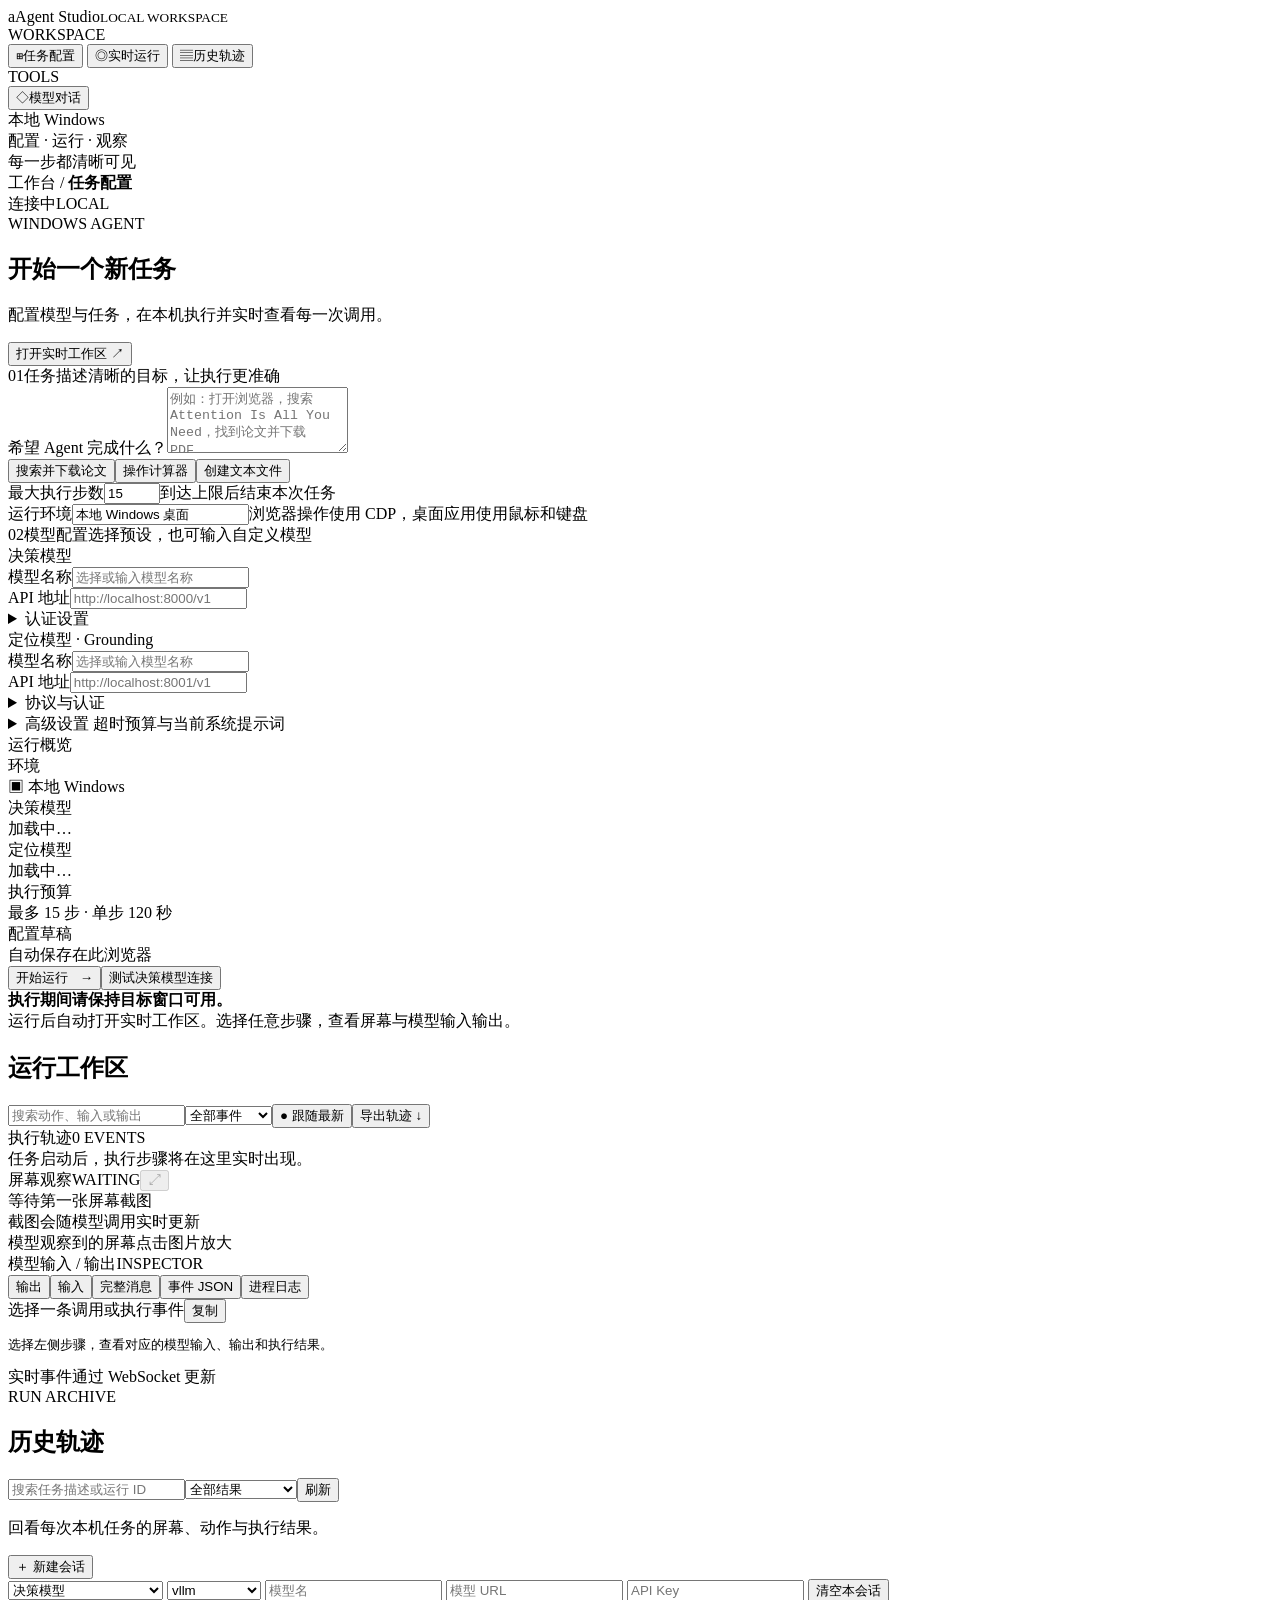
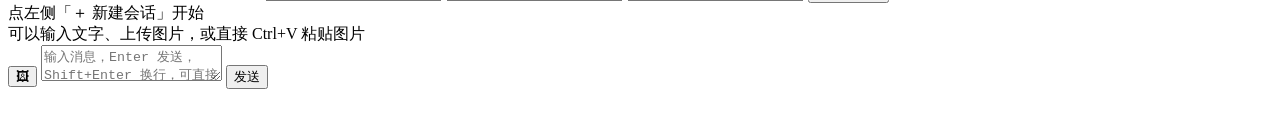
==== commit 8f4cd9be: "Release v0.2.3: update Windows workspace and browser handling" ====
--- a/viz/static/index.html
+++ b/viz/static/index.html
@@ -1,518 +1,65 @@
 <!DOCTYPE html>
-<html lang="zh">
+<html lang="zh-CN">
 <head>
 <meta charset="UTF-8">
 <meta name="viewport" content="width=device-width, initial-scale=1.0">
-<title>Agent S3 实时可视化</title>
-<style>
-  :root {
-    --bg: #f4f6f9;
-    --panel: #ffffff;
-    --panel2: #eef1f6;
-    --border: #dde3ec;
-    --text: #1c2733;
-    --dim: #6b7c8f;
-    --accent: #2f7df6;
-    --accent-decision: #2f7df6;
-    --accent-grounding: #12a64d;
-    --accent-status: #e08c00;
-    --code-bg: #1c2733;      /* 代码块保持深色，易读 */
-    --code-text: #d6dfe9;
-    --mono: "SFMono-Regular", Consolas, "Courier New", monospace;
-    --radius: 10px;
-  }
-  * { box-sizing: border-box; margin: 0; padding: 0; }
-  body { background: var(--bg); color: var(--text); font-family: -apple-system, "Segoe UI", "Microsoft YaHei", sans-serif; height: 100vh; display: flex; flex-direction: column; overflow: hidden; }
-
-  /* ===== 顶部导航栏 ===== */
-  #topnav {
-    background: var(--panel); border-bottom: 1px solid var(--border);
-    padding: 14px 20px; display: flex; align-items: center; gap: 22px;
-    flex-shrink: 0; box-shadow: 0 2px 10px rgba(30,50,80,.06); z-index: 20;
-  }
-  #topnav .brand { font-size: 17px; font-weight: 800; letter-spacing: .3px; color: var(--text); display: flex; align-items: center; gap: 8px; }
-  #topnav .brand .dot { width: 9px; height: 9px; border-radius: 50%; background: var(--accent); box-shadow: 0 0 8px var(--accent); }
-  #topnav .navbtn {
-    background: var(--panel2); color: var(--text); border: 1px solid var(--border);
-    padding: 9px 18px; border-radius: var(--radius); cursor: pointer; font-size: 14px; font-weight: 600;
-    transition: all .15s; display: flex; align-items: center; gap: 6px;
-  }
-  #topnav .navbtn:hover { border-color: var(--accent); color: var(--accent); transform: translateY(-1px); }
-  #topnav .navbtn.active { background: linear-gradient(135deg, #dceafe, #cfe1ff); border-color: var(--accent); color: var(--accent); }
-  #topnav .conn { margin-left: auto; display: flex; align-items: center; gap: 7px; font-size: 13px; color: var(--dim); }
-  #topnav .conn .led { width: 8px; height: 8px; border-radius: 50%; }
-  #topnav .conn.on .led { background: #12a64d; box-shadow: 0 0 6px #12a64d; }
-  #topnav .conn.off .led { background: #e05252; box-shadow: 0 0 6px #e05252; }
-
-  /* ===== 状态栏 ===== */
-  #statusbar {
-    background: var(--panel2); border-bottom: 1px solid var(--border);
-    padding: 12px 20px; display: flex; flex-wrap: wrap; gap: 12px 30px; align-items: center; flex-shrink: 0;
-  }
-  #statusbar .item { display: flex; flex-direction: column; gap: 3px; min-width: 120px; }
-  #statusbar .label { font-size: 12px; color: var(--dim); text-transform: uppercase; letter-spacing: .5px; }
-  #statusbar .value { font-size: 15px; font-weight: 600; }
-  #statusbar .instruction { flex: 1 1 320px; }
-  #statusbar .instruction .value { font-size: 14px; line-height: 1.45; }
-  .badge { display: inline-block; padding: 3px 12px; border-radius: 12px; font-size: 13px; font-weight: 600; }
-  .badge.running { background: #d9f2e3; color: #128a41; }
-  .badge.ended { background: #fdeed0; color: #b56d00; }
-  .badge.done { background: #dceafe; color: #1c6de0; }
-  .badge.failed { background: #fbdddd; color: #c93636; }
-
-  /* ===== 视图切换 ===== */
-  #view-live, #view-history, #view-run, #view-debug, #view-chat, #view-local { display: none; flex-direction: column; flex: 1; min-height: 0; }
-  #view-live.active, #view-history.active, #view-run.active, #view-debug.active, #view-chat.active, #view-local.active { display: flex; }
-
-  /* ===== 时间线 / 历史列表 滚动容器 ===== */
-  .scroll { flex: 1; overflow-y: auto; padding: 20px; display: flex; flex-direction: column; gap: 18px; }
-  .empty { color: var(--dim); text-align: center; margin-top: 60px; font-size: 15px; }
-
-  /* ===== 卡片 ===== */
-  .card { background: var(--panel); border: 1px solid var(--border); border-radius: var(--radius); overflow: hidden; flex-shrink: 0; box-shadow: 0 1px 3px rgba(30,50,80,.05); }
-  .card-head { display: flex; align-items: center; gap: 10px; padding: 11px 15px; border-bottom: 1px solid var(--border); background: var(--panel2); }
-  .card-head .tag { font-size: 12px; font-weight: 700; text-transform: uppercase; letter-spacing: .5px; padding: 3px 10px; border-radius: 6px; }
-  .tag.decision { background: #dceafe; color: #1c6de0; }
-  .tag.grounding { background: #d9f2e3; color: #128a41; }
-  .tag.status { background: #fdeed0; color: #b56d00; }
-  .card-head .step { font-size: 13px; font-weight: 700; color: #b56d00; background: #fdeed0; padding: 3px 10px; border-radius: 6px; }
-  .card-head .elapsed { font-size: 13px; font-weight: 700; color: var(--accent); background: #dceafe; padding: 3px 10px; border-radius: 6px; font-family: var(--mono); }
-  .card-head .time { margin-left: auto; font-size: 12px; color: var(--dim); font-family: var(--mono); }
-  .card-body { padding: 14px 15px; display: flex; gap: 18px; }
-  .shot { flex: 0 0 790px; position: relative; cursor: zoom-in; align-self: flex-start; }
-  .shot img { width: 790px; border-radius: 6px; border: 1px solid var(--border); display: block; }
-  /* grounding 坐标绿色圆圈标注 */
-  .marker { position: absolute; width: 34px; height: 34px; border: 3px solid var(--accent-grounding); border-radius: 50%; transform: translate(-50%, -50%); pointer-events: none; box-shadow: 0 0 10px rgba(18,166,77,.8); }
-  .marker::after { content: ''; position: absolute; left: 50%; top: 50%; width: 6px; height: 6px; background: var(--accent-grounding); border-radius: 50%; transform: translate(-50%, -50%); }
-  .texts { flex: 1; min-width: 0; display: flex; flex-direction: column; gap: 10px; }
-  .sec-title { font-size: 12px; color: var(--dim); text-transform: uppercase; letter-spacing: .5px; }
-  .prompt { font-size: 14px; line-height: 1.6; color: var(--code-text); white-space: pre-wrap; max-height: 460px; overflow-y: auto; font-family: var(--mono); background: var(--code-bg); padding: 11px; border-radius: 6px; }
-  .response { font-size: 14px; line-height: 1.6; white-space: pre-wrap; max-height: 320px; overflow-y: auto; font-family: var(--mono); background: var(--code-bg); color: var(--code-text); padding: 11px; border-radius: 6px; border-left: 3px solid var(--accent-decision); }
-  .card.grounding .response { border-left-color: var(--accent-grounding); }
-  .coord-note { font-size: 14px; font-weight: 700; color: var(--accent-grounding); }
-  .prompt.reflection { border-left: 3px solid var(--accent-status); }
-  .plan-step { padding: 8px 10px; border-radius: 6px; font-size: 14px; line-height: 1.5; }
-  .plan-step.current { background: #e8f0fe; border-left: 3px solid var(--accent); }
-  .plan-step.blocked { background: #fff3e4; }
-  .plan-step.skipped { color: var(--dim); }
-  .plan-meta { color: var(--dim); font-size: 12px; margin-top: 3px; overflow-wrap: anywhere; }
-
-  /* 模型思考中动画 + 流式填充 + 截图淡入 */
-  .spinner { display: inline-block; width: 14px; height: 14px; border: 2px solid var(--border); border-top-color: var(--accent); border-radius: 50%; animation: spin 0.8s linear infinite; margin-right: 6px; vertical-align: -2px; }
-  @keyframes spin { to { transform: rotate(360deg); } }
-  .response.loading { color: var(--dim); }
-  .shot img.fade-in { animation: fadeIn 0.45s ease; }
-  @keyframes fadeIn { from { opacity: 0; } to { opacity: 1; } }
-  .cursor-blink { display: inline-block; width: 2px; height: 14px; background: var(--accent); vertical-align: -2px; animation: blink 0.7s step-end infinite; }
-  @keyframes blink { 50% { opacity: 0; } }
-
-  /* 历史运行列表 */
-  .run-item { background: var(--panel); border: 1px solid var(--border); border-radius: var(--radius); padding: 14px 16px; cursor: pointer; transition: border-color .15s, box-shadow .15s; box-shadow: 0 1px 3px rgba(30,50,80,.04); }
-  .run-item:hover { border-color: var(--accent); box-shadow: 0 2px 8px rgba(47,125,246,.12); }
-  .run-head { display: flex; align-items: center; gap: 12px; margin-bottom: 7px; }
-  .run-domain { font-size: 13px; font-weight: 700; color: var(--accent); text-transform: uppercase; }
-  .run-result { font-size: 12px; font-weight: 600; padding: 3px 11px; border-radius: 12px; }
-  .run-result.ok { background: #d9f2e3; color: #128a41; }
-  .run-result.fail { background: #fbdddd; color: #c93636; }
-  .run-result.unknown { background: #fdeed0; color: #b56d00; }
-  .run-steps { font-size: 12px; color: var(--dim); margin-left: auto; }
-  .run-del { margin-left: 10px; background: transparent; border: 1px solid var(--border); color: #c93636; padding: 2px 10px; border-radius: 6px; cursor: pointer; font-size: 12px; }
-  .run-del:hover { background: #fbdddd; border-color: #c93636; }
-  .run-instr { font-size: 14px; color: #41505f; margin-bottom: 5px; line-height: 1.45; }
-  .run-meta { font-size: 12px; color: var(--dim); font-family: var(--mono); }
-  .run-note { font-size: 12px; color: #8a6d3b; margin-top: 6px; text-align: right; white-space: nowrap; overflow: hidden; text-overflow: ellipsis; }
-
-  /* 历史返回按钮 */
-  #history-backbtn { align-self: flex-start; background: var(--panel); color: var(--text); border: 1px solid var(--border); padding: 8px 16px; border-radius: var(--radius); cursor: pointer; font-size: 13px; font-weight: 600; }
-  .run-note-area { width: 100%; min-height: 80px; resize: vertical; background: var(--panel2); color: var(--text); border: 1px solid var(--border); border-radius: 6px; padding: 12px; font: 13px/1.6 -apple-system,"Segoe UI","Microsoft YaHei",sans-serif; }
-  .debug-open-btn { flex-shrink: 0; padding: 3px 10px; border: 1px solid var(--accent); border-radius: 8px; background: #dceafe; color: var(--accent); font-size: 11px; font-weight: 600; cursor: pointer; }
-  .debug-open-btn:hover { background: #cfe1ff; }
-  #history-backbtn:hover { border-color: var(--accent); color: var(--accent); }
-
-  /* 运行视图 */
-  #run-body.scroll { padding: clamp(20px, 2.2vw, 44px); }
-  #run-form { width: 100%; min-height: 760px; background: transparent; border: none; padding: 0; display: grid; grid-template-columns: minmax(300px, .78fr) minmax(420px, 1.08fr) minmax(620px, 1.72fr); gap: clamp(18px, 1.5vw, 30px); align-items: stretch; }
-  .run-panel { background: var(--panel); border: 1px solid var(--border); border-radius: var(--radius); padding: clamp(20px, 1.5vw, 28px); min-height: 760px; box-shadow: 0 1px 3px rgba(30,50,80,.05); }
-  @media (max-width: 1450px) { #run-form { grid-template-columns: minmax(280px, .8fr) minmax(360px, 1fr) minmax(520px, 1.45fr); } }
-  @media (max-width: 1080px) { #run-form { grid-template-columns: repeat(2, minmax(320px, 1fr)); } .run-panel:last-child { grid-column: 1 / -1; } }
-  @media (max-width: 720px) { #run-form { grid-template-columns: 1fr; } .run-panel:last-child { grid-column: auto; } .run-panel { min-height: auto; } .experiment-text { height: 440px; min-height: 440px; } }
-  .run-sec-title { font-size: 13px; color: var(--dim); text-transform: uppercase; letter-spacing: .5px; margin: 16px 0 10px; }
-  .run-sec-title:first-child { margin-top: 0; }
-  .experiment-text { width: 100%; min-height: 590px; height: 590px; resize: vertical; background: var(--code-bg); color: var(--code-text); border: 1px solid var(--border); border-radius: 6px; padding: 14px; font: 13px/1.6 var(--mono); }
-  .experiment-note { font-size: 12px; color: var(--dim); margin: 7px 0; }
-  .roi-canvas { display: none; width: 100%; max-height: 210px; object-fit: contain; border: 1px dashed var(--border); cursor: crosshair; background: var(--panel2); }
-  .roi-canvas.active { display: block; }
-  .run-row { display: flex; align-items: center; gap: 12px; margin-bottom: 10px; }
-  .run-row label { width: 165px; font-size: 14px; color: var(--dim); }
-  .run-row select, .run-row input { flex: 1; min-height: 38px; background: var(--panel2); border: 1px solid var(--border); color: var(--text); padding: 8px 10px; border-radius: 6px; font-size: 14px; font-family: var(--mono); }
-  .run-btn { background: var(--accent); color: #fff; border: none; padding: 10px 20px; border-radius: var(--radius); cursor: pointer; font-size: 14px; font-weight: 600; margin-top: 12px; width: 100%; }
-  .run-btn:hover { opacity: .92; }
-  .run-btn.stop { background: #c93636; margin-top: 8px; }
-  .run-btn#btn-to-live { background: var(--panel2); color: var(--text); border: 1px solid var(--border); margin-top: 8px; }
-  .tab-btn { flex: 1; padding: 9px 14px; border: 1px solid var(--border); border-radius: 8px; background: var(--panel2); cursor: pointer; font-size: 13px; font-weight: 600; color: var(--dim); }
-  .tab-btn.active { background: linear-gradient(135deg, #dceafe, #cfe1ff); border-color: var(--accent); color: var(--accent); font-weight: 700; }
-  .run-note { margin-top: 12px; font-size: 12px; color: var(--dim); }
-  #run-status-card { max-width: 480px; background: var(--panel); border: 1px solid var(--border); border-radius: var(--radius); padding: 20px; margin-bottom: 16px; }
-  .run-status-line { display: flex; gap: 12px; margin-bottom: 8px; font-size: 14px; align-items: baseline; }
-  .run-status-line .label { width: 130px; color: var(--dim); flex-shrink: 0; }
-  .run-output { background: var(--code-bg); color: var(--code-text); border-radius: var(--radius); padding: 12px; font-family: var(--mono); font-size: 12.5px; line-height: 1.5; max-height: 400px; overflow-y: auto; white-space: pre-wrap; }
-
-  .history-step-body { align-items: flex-start; }
-  .history-shots { flex: 0 0 46%; min-width: 0; display: flex; flex-direction: column; gap: 14px; }
-  .history-shots .shot { flex: 0 0 auto; width: 100%; }
-  .history-shots .shot img { width: 100%; }
-  .history-step-text { flex: 1 1 0; min-width: 0; display: flex; flex-direction: column; gap: 10px; }
-  .history-grounding { border: 1px solid #c8ead5; border-radius: 7px; padding: 10px; background: #f6fcf8; }
-  .history-grounding .response { max-height: none; }
-  .history-codeagent { border: 1px solid #f0d9b5; border-radius: 7px; background: #fdf8ef; margin-top: 10px; overflow: hidden; }
-  .history-codeagent summary { cursor: pointer; padding: 10px; font-weight: 700; list-style: none; user-select: none; }
-  .history-codeagent summary::-webkit-details-marker { display: none; }
-  .history-codeagent summary::before { content: '▸ '; }
-  .history-codeagent[open] summary::before { content: '▾ '; }
-  .codeagent-toggle { margin-left: 8px; font-weight: 400; color: var(--dim); font-size: 12px; }
-  .codeagent-step { padding: 8px 10px; border-top: 1px dashed #f0d9b5; }
-  .codeagent-step-head { font-size: 12px; color: #b56d00; font-weight: 700; margin-bottom: 4px; }
-  .codeagent-step .response { max-height: none; white-space: pre-wrap; }
-  @media (max-width: 980px) { .history-step-body { flex-direction: column; } .history-shots { flex-basis: auto; width: 100%; } }
-  #overlay { display: none; position: fixed; inset: 0; background: rgba(0,0,0,.88); z-index: 100; align-items: center; justify-content: center; cursor: zoom-out; }
-  #overlay img { max-width: 96vw; max-height: 96vh; }
-
-  /* 模型调试：三栏精确请求重放界面 */
-  #debug-body { padding: 20px; overflow: auto; }
-  #debug-grid { display: grid; grid-template-columns: minmax(260px,.65fr) minmax(420px,1.25fr) minmax(330px,.9fr); gap: 16px; align-items: start; }
-  .debug-panel { background:var(--panel); border:1px solid var(--border); border-radius:var(--radius); padding:16px; min-width:0; }
-  .debug-panel h3 { font-size:14px; margin-bottom:12px; }
-  .debug-panel label { display:block; color:var(--dim); font-size:12px; margin:10px 0 4px; }
-  .debug-panel input,.debug-panel select,.debug-panel textarea { width:100%; padding:8px; border:1px solid var(--border); border-radius:6px; font:12px var(--mono); background:var(--panel2); color:var(--text); }
-  .debug-panel textarea { min-height:100px; resize:vertical; white-space:pre; }
-  .debug-editor { min-height:720px !important; background:var(--code-bg) !important; color:var(--code-text) !important; line-height:1.5; }
-  .debug-btn { width:100%; margin-top:12px; padding:10px; border:0; border-radius:6px; background:var(--accent); color:white; font-weight:700; cursor:pointer; }
-  .debug-btn.secondary { background:var(--panel2); color:var(--text); border:1px solid var(--border); }
-  .debug-warning { padding:10px; border-radius:6px; background:#fff4d6; color:#805300; font-size:12px; line-height:1.45; }
-  .debug-result { min-height:250px; max-height:520px; overflow:auto; background:var(--code-bg); color:var(--code-text); white-space:pre-wrap; font:13px/1.55 var(--mono); padding:12px; border-radius:6px; }
-  .debug-thumb { position:relative; margin-top:12px; border:1px solid var(--border); border-radius:6px; overflow:hidden; }
-  .debug-thumb img { display:block; width:100%; }
-  .debug-coord { position:absolute; border:3px solid #12a64d; width:30px; height:30px; border-radius:50%; transform:translate(-50%,-50%); box-shadow:0 0 8px #12a64d; }
-  .debug-meta { margin-top:10px; color:var(--dim); font:12px var(--mono); white-space:pre-wrap; }
-  @media (max-width: 1180px) { #debug-grid { grid-template-columns:1fr 1fr; } #debug-grid .debug-panel:last-child { grid-column:1/-1; } }
-
-  /* 会话调试：ChatGPT 式聊天界面（多会话） */
-  #chat-app { display: flex; height: 100%; }
-  #chat-sidebar { flex-shrink: 0; width: 220px; background: var(--panel2); border-right: 1px solid var(--border); display: flex; flex-direction: column; padding: 12px; gap: 10px; }
-  #chat-new { padding: 10px; border: 1px dashed var(--accent); border-radius: 10px; background: #dceafe; color: var(--accent); font-size: 13.5px; font-weight: 700; cursor: pointer; }
-  #chat-new:hover { background: #cfe1ff; }
-  #chat-session-list { flex: 1; overflow-y: auto; display: flex; flex-direction: column; gap: 6px; }
-  .chat-sess { display: flex; align-items: center; gap: 8px; padding: 10px 12px; border: 1px solid var(--border); border-radius: 10px; background: var(--panel); cursor: pointer; transition: all .12s; }
-  .chat-sess:hover { border-color: var(--accent); }
-  .chat-sess.active { border-color: var(--accent); background: #dceafe; }
-  .chat-sess .name { flex: 1; font-size: 13px; font-weight: 600; color: var(--text); white-space: nowrap; overflow: hidden; text-overflow: ellipsis; }
-  .chat-sess .type-badge { font-size: 10px; font-weight: 700; padding: 2px 7px; border-radius: 8px; }
-  .type-badge.decision { background: #dceafe; color: #1c6de0; }
-  .type-badge.grounding { background: #d9f2e3; color: #128a41; }
-  .chat-sess .del { border: none; background: transparent; color: var(--dim); cursor: pointer; font-size: 14px; padding: 0 2px; }
-  .chat-sess .del:hover { color: #c93636; }
-  #chat-main { flex: 1; min-width: 0; display: flex; flex-direction: column; }
-  #chat-settings { flex-shrink: 0; display: flex; gap: 8px; padding: 12px 16px; border-bottom: 1px solid var(--border); flex-wrap: wrap; align-items: center; background: var(--panel2); }
-  #chat-settings .set-label { font-size: 12px; color: var(--dim); font-weight: 700; }
-  #chat-model-type { font-weight: 700; }
-  #chat-settings select, #chat-settings input { min-height: 34px; padding: 6px 10px; border: 1px solid var(--border); border-radius: 8px; background: var(--panel); color: var(--text); font: 12.5px var(--mono); }
-  #chat-settings #chat-model { width: 160px; }
-  #chat-settings #chat-url { width: 240px; flex: 1; min-width: 160px; }
-  #chat-settings #chat-key { width: 130px; }
-  #chat-clear { margin-left: auto; padding: 7px 14px; border: 1px solid var(--border); border-radius: 8px; background: var(--panel); color: var(--text); cursor: pointer; font-size: 12.5px; }
-  #chat-clear:hover { border-color: #c93636; color: #c93636; }
-  #chat-messages { flex: 1; overflow-y: auto; padding: 26px 20px; display: flex; flex-direction: column; gap: 18px; }
-  .chat-empty { color: var(--dim); text-align: center; margin-top: 80px; font-size: 14px; line-height: 1.8; }
-  .chat-msg { display: flex; gap: 10px; max-width: 82%; align-items: flex-start; }
-  .chat-msg.user { align-self: flex-end; flex-direction: row-reverse; }
-  .chat-msg.assistant { align-self: flex-start; }
-  .chat-avatar { flex-shrink: 0; width: 30px; height: 30px; border-radius: 9px; display: flex; align-items: center; justify-content: center; font-size: 15px; }
-  .chat-msg.user .chat-avatar { background: linear-gradient(135deg,#2f7df6,#7cb0ff); }
-  .chat-msg.assistant .chat-avatar { background: linear-gradient(135deg,#12a64d,#7ed3a2); }
-  .chat-bubble { padding: 11px 15px; border-radius: 14px; font-size: 14px; line-height: 1.65; min-width: 0; overflow-wrap: break-word; }
-  .chat-msg.user .chat-bubble { background: var(--accent); color: #fff; border-bottom-right-radius: 4px; }
-  .chat-msg.assistant .chat-bubble { background: var(--panel); border: 1px solid var(--border); color: var(--text); border-bottom-left-radius: 4px; }
-  .chat-bubble .chat-text { white-space: pre-wrap; word-break: break-word; }
-  .chat-bubble img { display: block; max-width: 260px; max-height: 200px; border-radius: 10px; margin: 4px 0; border: 1px solid rgba(0,0,0,.12); cursor: zoom-in; }
-  .chat-bubble .chat-imgs { display: flex; flex-wrap: wrap; gap: 8px; }
-  .chat-img-wrap { position: relative; display: inline-block; }
-  .chat-img-wrap .chat-img { display: block; max-width: 260px; max-height: 200px; border-radius: 10px; border: 1px solid rgba(0,0,0,.12); }
-  .chat-point { position: absolute; width: 18px; height: 18px; border: 3px solid #12a64d; border-radius: 50%; transform: translate(-50%,-50%); box-shadow: 0 0 10px rgba(18,166,77,.85); pointer-events: none; display: none; z-index: 2; }
-  .chat-point::after { content: ''; position: absolute; left: 50%; top: 50%; width: 4px; height: 4px; background: #12a64d; border-radius: 50%; transform: translate(-50%,-50%); }
-  .chat-point.show { display: block; }
-  .chat-point-btn { display: block; margin-top: 4px; padding: 3px 10px; border: 1px solid var(--border); border-radius: 8px; background: var(--panel2); color: var(--accent-grounding, #12a64d); font-size: 11px; cursor: pointer; }
-  .chat-point-btn:hover { border-color: #12a64d; background: #d9f2e3; }
-  .chat-point-btn.on { background: #d9f2e3; border-color: #12a64d; font-weight: 700; }
-  .chat-bubble .chat-meta { font-size: 11px; opacity: .6; margin-top: 6px; }
-  .chat-msg.assistant .chat-bubble code, .chat-msg.assistant .chat-bubble pre { background: var(--code-bg); color: var(--code-text); border-radius: 6px; font-family: var(--mono); }
-  .chat-msg.assistant .chat-bubble code { padding: 1px 5px; font-size: 12.5px; }
-  .chat-msg.assistant .chat-bubble pre { padding: 10px; overflow-x: auto; margin: 8px 0; white-space: pre-wrap; }
-  .chat-typing { display: inline-flex; gap: 4px; align-items: center; color: var(--dim); font-size: 13px; }
-  .chat-typing .dot { width: 6px; height: 6px; border-radius: 50%; background: var(--dim); animation: chatBlink 1.2s infinite; }
-  .chat-typing .dot:nth-child(2) { animation-delay: .2s; }
-  .chat-typing .dot:nth-child(3) { animation-delay: .4s; }
-  @keyframes chatBlink { 0%,80%,100% { opacity:.25; } 40% { opacity:1; } }
-  #chat-input-bar { flex-shrink: 0; display: flex; gap: 10px; padding: 14px 16px; border-top: 1px solid var(--border); align-items: flex-end; background: var(--panel); }
-  #chat-img-btn { flex-shrink: 0; width: 40px; height: 40px; border: 1px solid var(--border); border-radius: 10px; background: var(--panel2); cursor: pointer; font-size: 18px; }
-  #chat-img-btn:hover { border-color: var(--accent); }
-  #chat-img-btn.active { border-color: var(--accent); background: #dceafe; }
-  #chat-input { flex: 1; min-height: 42px; max-height: 160px; resize: none; padding: 11px 14px; border: 1px solid var(--border); border-radius: 12px; background: var(--panel2); color: var(--text); font: 14px/1.5 -apple-system,"Segoe UI","Microsoft YaHei",sans-serif; }
-  #chat-input:focus { outline: none; border-color: var(--accent); }
-  #chat-send { flex-shrink: 0; padding: 0 20px; height: 42px; border: none; border-radius: 12px; background: var(--accent); color: #fff; font-size: 14px; font-weight: 700; cursor: pointer; }
-  #chat-send:hover { opacity: .92; }
-  #chat-send:disabled { opacity: .5; cursor: not-allowed; }
-  #chat-preview-imgs { display: flex; gap: 8px; padding: 0 16px 8px; flex-wrap: wrap; }
-  #chat-preview-imgs .pv { position: relative; }
-  #chat-preview-imgs img { height: 52px; border-radius: 8px; border: 1px solid var(--border); }
-  #chat-preview-imgs .rm { position: absolute; top: -6px; right: -6px; width: 18px; height: 18px; border-radius: 50%; background: #c93636; color: #fff; border: none; cursor: pointer; font-size: 11px; line-height: 18px; }
-  /* 新建会话弹窗 */
-  #chat-new-modal { position: fixed; inset: 0; background: rgba(0,0,0,.45); z-index: 90; display: flex; align-items: center; justify-content: center; }
-  .chat-modal-box { background: var(--panel); border: 1px solid var(--border); border-radius: 14px; padding: 24px; min-width: 300px; box-shadow: 0 10px 40px rgba(0,0,0,.2); }
-  .chat-modal-box h3 { margin: 0 0 4px; font-size: 16px; }
-  .chat-modal-box p { margin: 0 0 16px; color: var(--dim); font-size: 13px; }
-  .chat-new-type { display: block; width: 100%; margin-bottom: 10px; padding: 12px; border: 1px solid var(--border); border-radius: 10px; background: var(--panel2); color: var(--text); cursor: pointer; font-size: 14px; font-weight: 700; text-align: left; }
-  .chat-new-type small { font-weight: 400; color: var(--dim); }
-  .chat-new-type:hover { border-color: var(--accent); background: #dceafe; }
-  #chat-new-cancel { width: 100%; padding: 8px; border: 1px solid var(--border); border-radius: 10px; background: var(--panel); color: var(--dim); cursor: pointer; font-size: 13px; }
-  #chat-new-cancel:hover { color: var(--text); }
-  /* 训练轨迹 JSON 弹窗 */
-  #traj-modal { position: fixed; inset: 0; background: rgba(0,0,0,.55); z-index: 95; display: none; align-items: center; justify-content: center; }
-  .traj-modal-box { background: #1e1e2e; border: 1px solid #333; border-radius: 14px; width: 92vw; height: 90vh; display: flex; flex-direction: column; box-shadow: 0 12px 48px rgba(0,0,0,.45); overflow: hidden; }
-  .traj-modal-head { display: flex; align-items: center; justify-content: space-between; padding: 14px 18px; border-bottom: 1px solid #333; flex-shrink: 0; }
-  .traj-modal-head h3 { margin: 0; color: #eee; font-size: 15px; font-weight: 700; }
-  .traj-modal-head .actions { display: flex; gap: 8px; }
-  .traj-modal-head button { padding: 6px 14px; border: 1px solid #444; border-radius: 8px; background: #2a2a3a; color: #ccc; cursor: pointer; font-size: 12px; font-weight: 600; }
-  .traj-modal-head button:hover { background: #34344a; color: #fff; }
-  .traj-modal-body { flex: 1; overflow: auto; padding: 16px 20px; margin: 0; font-family: 'JetBrains Mono', Consolas, 'Courier New', monospace; font-size: 12.5px; line-height: 1.6; color: #d4d4d4; white-space: pre; }
-  .json-key { color: #569cd6; }
-  .json-string { color: #ce9178; }
-  .json-number { color: #b5cea8; }
-  .json-bool { color: #569cd6; }
-  .json-null { color: #808080; font-style: italic; }
-</style>
+<title>Agent Studio · Windows 工作台</title>
+<link rel="stylesheet" href="/assets/components.css">
+<link rel="stylesheet" href="/assets/workspace.css">
+<script src="/assets/workspace.js" defer></script>
 </head>
 <body>
-  <!-- 顶部导航栏 -->
-  <div id="topnav">
-    <div class="brand"><span class="dot"></span>Agent S3 可视化</div>
-    <button class="navbtn active" id="nav-run">⚡ 运行配置</button>
-    <button class="navbtn" id="nav-live">▶ 实时监控</button>
-    <button class="navbtn" id="nav-history">📁 虚拟轨迹</button>
-    <button class="navbtn" id="nav-local">🖥 本机轨迹</button>
-    <button class="navbtn" id="nav-debug">🧪 模型调试</button>
-    <button class="navbtn" id="nav-chat">💬 会话调试</button>
-    <span class="conn off" id="conn"><span class="led"></span><span id="conn-text">连接中…</span></span>
-  </div>
-
-  <!-- 状态栏（实时视图专用） -->
-  <div id="statusbar">
-    <div class="item"><span class="label">任务编号</span><span class="value" id="st-taskno" style="display:flex;align-items:center;gap:8px">
-      <button id="btn-prev" style="border:1px solid var(--border);background:var(--panel2);border-radius:6px;padding:2px 10px;cursor:pointer;font-size:13px">‹</button>
-      <span id="st-taskno-text">—</span>
-      <button id="btn-next" style="border:1px solid var(--border);background:var(--panel2);border-radius:6px;padding:2px 10px;cursor:pointer;font-size:13px">›</button>
-    </span></div>
-    <div class="item instruction"><span class="label">任务指令</span><span class="value" id="st-instruction">—</span></div>
-    <div class="item"><span class="label">任务ID</span><span class="value" id="st-example">—</span></div>
-    <div class="item"><span class="label">当前步</span><span class="value" id="st-step">—</span></div>
-    <div class="item"><span class="label">状态</span><span class="value" id="st-status"><span class="badge running">等待中</span></span></div>
-    <div class="item"><span class="label">累计 Reward</span><span class="value" id="st-reward">—</span></div>
-    <div class="item"><span class="label">最终结果</span><span class="value" id="st-result">—</span></div>
-    <div class="item" style="margin-left: auto;"><button id="btn-interrupt" class="run-btn stop" style="margin-top:0;padding:6px 14px;font-size:12px;width:auto;display:none">⏹ 中断运行</button></div>
-  </div>
-
-  <!-- 实时视图 -->
-  <div id="view-live">
-    <div id="timeline" class="scroll"><div class="empty">等待 agent 启动…</div></div>
-  </div>
-
-  <!-- 运行视图 -->
-  <div id="view-run" class="active">
-    <div id="run-body" class="scroll">
-      <div id="run-form">
-        <div class="run-panel">
-        <div class="run-sec-title">启动任务</div>
-        <div style="display:flex;gap:8px;margin:0 0 14px">
-          <button class="tab-btn active" id="tab-local">🖥 本机 Windows</button>
-          <button class="tab-btn" id="tab-vm">🖥 虚拟机 OSWorld</button>
-        </div>
-
-        <div id="panel-local">
-          <div class="run-row">
-            <label>任务描述</label>
-            <textarea id="local-task" rows="4" style="width:100%;font-family:var(--mono);font-size:13px;padding:10px;border:1px solid var(--border);border-radius:8px;resize:vertical;line-height:1.5" placeholder="例如：用浏览器打开谷歌学术 scholar.google.com，搜索论文 'Attention Is All You Need'，然后点击第一个搜索结果的 PDF 链接下载它"></textarea>
+  <nav id="topnav" aria-label="工作台导航">
+    <div class="brand"><span class="brand-mark">a</span><span class="brand-name">Agent Studio<small>LOCAL WORKSPACE</small></span></div>
+    <div class="nav-label">WORKSPACE</div>
+    <button class="navbtn active" id="nav-run"><span class="nav-icon">⊞</span>任务配置</button>
+    <button class="navbtn" id="nav-live"><span class="nav-icon">◎</span>实时运行</button>
+    <button class="navbtn" id="nav-local"><span class="nav-icon">▤</span>历史轨迹</button>
+    <div class="nav-label">TOOLS</div>
+    <button class="navbtn" id="nav-chat"><span class="nav-icon">◇</span>模型对话</button>
+    <div class="sidebar-foot"><div class="platform-pill"><i></i>本地 Windows</div>配置 · 运行 · 观察<br>每一步都清晰可见</div>
+  </nav>
+  <main id="workspace">
+    <header id="workspace-head"><div class="breadcrumb">工作台 <span>/</span> <b id="view-title">任务配置</b></div><div class="head-right"><span class="conn off" id="conn"><span class="led"></span><span id="conn-text">连接中</span></span><span class="version">LOCAL</span></div></header>
+    <div id="statusbar" style="display:none">
+      <div class="item"><span class="label">任务</span><span class="value" id="st-taskno"><button id="btn-prev" class="outline-btn" aria-label="上一项任务">‹</button> <span id="st-taskno-text">—</span> <button id="btn-next" class="outline-btn" aria-label="下一项任务">›</button></span></div>
+      <div class="item instruction"><span class="label">任务指令</span><span class="value" id="st-instruction">等待启动任务</span></div>
+      <div class="item"><span class="label">任务 ID</span><span class="value" id="st-example">—</span></div>
+      <div class="item"><span class="label">执行步数</span><span class="value" id="st-step">—</span></div>
+      <div class="item"><span class="label">状态</span><span class="value" id="st-status"><span class="badge ended">空闲</span></span></div>
+      <div class="item"><span class="label">结果</span><span class="value" id="st-result">—</span></div>
+      <span id="st-reward" hidden></span>
+      <button id="btn-interrupt" class="run-btn stop" style="width:auto;display:none">停止运行</button>
+    </div>
+    <section id="view-run" class="active" aria-label="任务配置">
+      <div id="run-body" class="scroll">
+        <div class="page-intro"><div><div class="eyebrow">WINDOWS AGENT</div><h1>开始一个新任务</h1><p class="page-sub">配置模型与任务，在本机执行并实时查看每一次调用。</p></div><button class="outline-btn" id="btn-open-live">打开实时工作区 ↗</button></div>
+        <div id="run-form">
+          <div class="config-main">
+            <section class="surface"><div class="surface-title"><span class="section-number">01</span>任务描述<span class="surface-caption">清晰的目标，让执行更准确</span></div><div class="surface-content">
+              <div class="field"><label for="local-task">希望 Agent 完成什么？</label><textarea id="local-task" rows="4" placeholder="例如：打开浏览器，搜索 Attention Is All You Need，找到论文并下载 PDF。"></textarea><div class="quick-tasks"><button data-task="打开浏览器，搜索 Attention Is All You Need，找到论文并下载 PDF。">搜索并下载论文</button><button data-task="打开 Windows 计算器，计算 (128 + 256) × 3，并报告结果。">操作计算器</button><button data-task="打开记事本，写入今天的工作计划，并将文件保存到桌面。">创建文本文件</button></div></div>
+              <div class="field-grid"><div class="field"><label for="local-maxsteps">最大执行步数</label><input id="local-maxsteps" type="number" value="15" min="1" max="100"><span class="field-help">到达上限后结束本次任务</span></div><div class="field"><label>运行环境</label><input value="本地 Windows 桌面" readonly><span class="field-help">浏览器操作使用 CDP，桌面应用使用鼠标和键盘</span></div></div>
+            </div></section>
+            <section class="surface"><div class="surface-title"><span class="section-number">02</span>模型配置<span class="surface-caption">选择预设，也可输入自定义模型</span></div><div class="surface-content field-grid">
+              <div class="model-column"><div class="model-label"><i></i>决策模型</div><div class="field"><label for="run-model">模型名称</label><input id="run-model" list="decision-model-options" placeholder="选择或输入模型名称"><datalist id="decision-model-options"></datalist></div><div class="field"><label for="run-model-url">API 地址</label><input id="run-model-url" type="url" placeholder="http://localhost:8000/v1"></div><details class="endpoint"><summary>认证设置</summary><div class="field"><label for="run-model-apikey">API Key</label><input id="run-model-apikey" type="password" value="EMPTY" autocomplete="off"></div></details></div>
+              <div class="model-column"><div class="model-label"><i></i>定位模型 · Grounding</div><div class="field"><label for="run-ground">模型名称</label><input id="run-ground" list="ground-model-options" placeholder="选择或输入模型名称"><datalist id="ground-model-options"></datalist></div><div class="field"><label for="run-ground-url">API 地址</label><input id="run-ground-url" type="url" placeholder="http://localhost:8001/v1"></div><details class="endpoint"><summary>协议与认证</summary><div class="field"><label for="run-ground-type">定位协议</label><select id="run-ground-type"><option value="ui-venus2">UI-Venus-2 · 归一化坐标</option><option value="ui-tars">UI-TARS · 像素坐标</option></select></div><div class="field"><label for="run-ground-apikey">API Key</label><input id="run-ground-apikey" type="password" value="EMPTY" autocomplete="off"></div></details></div>
+            </div></section>
+            <details class="surface advanced-settings"><summary>高级设置 <span class="surface-caption">超时预算与当前系统提示词</span></summary><div class="surface-content"><div class="timeout-grid"><div class="field"><label for="model-timeout">决策超时 / 秒</label><input id="model-timeout" type="number" min="1" max="3600" value="60"></div><div class="field"><label for="ground-timeout">定位超时 / 秒</label><input id="ground-timeout" type="number" min="1" max="3600" value="60"></div><div class="field"><label for="step-timeout">单步超时 / 秒</label><input id="step-timeout" type="number" min="1" max="3600" value="120"></div></div><div class="field-help">决策、定位与单步执行分别受超时预算限制。</div><details class="endpoint"><summary>查看当前 Windows 系统提示词</summary><pre class="readonly-prompt" id="preview-system-prompt">正在读取…</pre><div class="field-help">只读预览；每次调用的实际消息可在实时工作区查看。</div></details></div></details>
           </div>
-          <div class="run-row">
-            <label>最大步数</label>
-            <input id="local-maxsteps" type="number" value="15" min="1" max="50">
-          </div>
-          <div class="run-row">
-            <button id="btn-local-start" class="run-btn">▶ 本机启动</button>
-          </div>
-          <div class="run-note">在本机 Windows 上运行（浏览器操作走 CDP 虚拟输入不动真实鼠标；桌面应用会真控鼠标）。模型默认用 189 的决策(9028) + grounding(8001)。启动后自动切到「实时监控」边跑边看。</div>
-        </div>
-
-        <div id="panel-vm" style="display:none">
-        <div class="run-sec-title">任务</div>
-        <div class="run-row">
-          <label>测试集</label>
-          <select id="run-testset">
-            <option value="evaluation_examples/test_small.json" selected>test_small（39 任务）</option>
-            <option value="evaluation_examples/test_one.json">test_one（3 任务）</option>
-            <option value="evaluation_examples/test_all.json">test_all（369 任务）</option>
-          </select>
-        </div>
-        <div class="run-row">
-          <label>域名</label>
-          <select id="run-domain"></select>
-        </div>
-        <div class="run-row">
-          <label>任务</label>
-          <select id="run-task"></select>
-        </div>
-        <div class="run-sec-title">配置</div>
-        <div class="run-row" style="display:none">
-          <label>决策模型 provider</label>
-          <select id="run-model-provider">
-            <option value="openai">openai（API 兼容）</option>
-            <option value="anthropic">anthropic</option>
-            <option value="vllm" selected>vllm（本地部署）</option>
-            <option value="gemini">gemini</option>
-            <option value="open_router">open_router</option>
-          </select>
-        </div>
-        <div class="run-row">
-          <label>决策模型</label>
-          <select id="run-model"></select>
-        </div>
-        <div class="run-row" style="display:none">
-          <label>决策模型 URL</label>
-          <input id="run-model-url" value="http://7.246.80.237:9028/v1">
-        </div>
-        <div class="run-row" style="display:none">
-          <label>决策模型 API Key</label>
-          <input id="run-model-apikey" type="password" value="EMPTY" placeholder="留空则用 OPENAI_API_KEY 环境变量">
-        </div>
-        <div class="run-row">
-          <label>grounding 模型</label>
-          <select id="run-ground"></select>
-        </div>
-        <div class="run-row" style="display:none">
-          <label>grounding URL</label>
-          <input id="run-ground-url" value="http://7.246.80.237:49999/v1">
-        </div>
-        <div class="run-row" style="display:none">
-          <label>grounding API Key</label>
-          <input id="run-ground-apikey" type="password" value="EMPTY">
-        </div>
-        <div class="run-row">
-          <label>最大步数</label>
-          <input id="run-maxsteps" type="number" value="20" min="1" max="50">
-        </div>
-        <div class="run-row">
-          <label>轨迹长度（max_trajectory_length）</label>
-          <input id="run-maxtraj" type="number" value="3" min="1" max="16">
-        </div>
-        <div class="run-row" style="flex-direction:row;align-items:center;gap:10px">
-          <input id="run-manual" type="checkbox" style="width:auto;flex:0 0 auto">
-          <label for="run-manual" style="margin:0;cursor:pointer">🧑 手动模式：人工操作 VM，完成后点「评估结果」</label>
-        </div>
-        <div class="run-row" style="gap:10px">
-          <button id="btn-test" class="run-btn" style="background:var(--panel2);color:var(--text);border:1px solid var(--border);flex:1">🔌 测试连接</button>
-          <button id="btn-start" class="run-btn" style="flex:2">启动</button>
-        </div>
-        <div id="test-result" class="run-note" style="display:none"></div>
-        <div class="run-note">启动后自动切到「实时监控」查看模型调用与耗时</div>
-        </div>
-        </div>
-
-        <div class="run-panel">
-          <div class="run-sec-title">Memory（实验变量）</div>
-          <div class="run-row"><label>记忆策略</label><select id="run-memory"></select></div>
-          <div id="run-memory-desc" class="experiment-note"></div>
-          <div id="run-memory-image-count" class="experiment-note"></div>
-          <div class="run-row"><label>保留步数</label><input id="run-memory-limit" type="number" value="8" min="1" max="32"></div>
-          <div class="run-sec-title">Visual input（实验变量）</div>
-          <div class="run-row"><label>视觉策略</label><select id="run-vision"></select></div>
-          <div id="run-vision-desc" class="experiment-note"></div>
-          <div class="run-row"><label>关注说明</label><input id="run-roi-note" placeholder="例如：重点观察工具栏"></div>
-          <canvas id="run-roi-canvas" class="roi-canvas" width="960" height="540" title="拖拽画出关注框"></canvas>
-          <div class="experiment-note">仅手动 ROI / 注意框启用画框。框的坐标会随实验快照保存；不会改变 UI-TARS grounding 的完整屏幕坐标。</div>
-          <div class="run-sec-title">模型后端</div>
-          <div class="run-row"><label>动作适配</label><select id="run-backend"><option value="native">原生 AgentS3</option><option value="scalecua">ScaleCUA SFT</option></select></div>
-          <div class="run-row"><label>ScaleCUA 坐标</label><select id="run-scalecua-mode"><option value="semantic">语义 + UI-TARS（推荐）</option><option value="direct">直接坐标（实验性）</option></select></div>
-        </div>
-
-        <div class="run-panel">
-          <div class="run-sec-title">System Prompt（实验变量）</div>
-          <div class="run-row"><label>已保存预设</label><select id="run-prompt-preset"><option value="">原始框架模板</option></select></div>
-          <textarea id="run-system-prompt" class="experiment-text" spellcheck="false"></textarea>
-          <div id="run-prompt-state" class="experiment-note">正在加载原始模板…</div>
-          <div id="run-prompt-tokens" class="experiment-note">System prompt token：计算中…</div>
-          <div class="run-row" style="gap:8px"><button id="btn-prompt-reset" class="run-btn" style="margin-top:0;background:var(--panel2);color:var(--text);border:1px solid var(--border)">Reset 模板</button><button id="btn-prompt-save" class="run-btn" style="margin-top:0">Save YAML</button></div>
-          <div class="run-row"><label>保存名</label><input id="run-prompt-name" placeholder="prompt-v1-short"></div>
-          <div class="run-row"><label>说明</label><input id="run-prompt-description" placeholder="本次修改目的"></div>
+          <aside class="surface run-summary"><div class="summary-title">运行概览</div><div class="surface-content summary-content"><div><div class="summary-label">环境</div><div class="summary-value">▣ 本地 Windows</div><div class="summary-label">决策模型</div><div class="summary-value" id="summary-model">加载中…</div><div class="summary-label">定位模型</div><div class="summary-value" id="summary-ground">加载中…</div></div><div><div class="summary-label">执行预算</div><div class="summary-value" id="summary-budget">最多 15 步 · 单步 120 秒</div><div class="summary-label">配置草稿</div><div class="summary-value" id="draft-status">自动保存在此浏览器</div></div><div class="summary-actions"><div class="summary-divider"></div><button id="btn-local-start" class="run-btn">开始运行 <span style="margin-left:8px">→</span></button><button id="btn-test" class="outline-btn">测试决策模型连接</button><div id="form-feedback" class="form-feedback" role="status" aria-live="polite" hidden></div><div class="tip-box"><b>执行期间请保持目标窗口可用。</b><br>运行后自动打开实时工作区。选择任意步骤，查看屏幕与模型输入输出。</div></div></div>
+            <div class="run-progress" id="run-running" hidden><div class="run-statline"><span id="run-cur-status">运行中</span><strong id="run-cur-elapsed">0 s</strong></div><div class="progress-track"><span id="run-progress-fill"></span></div><div class="run-statline"><span id="run-cur-task">—</span><strong id="run-cur-step">0 / 15</strong></div><button id="btn-stop" class="run-btn stop">停止运行</button><details class="console-details"><summary>进程日志 <span id="run-cur-pid"></span></summary><pre id="run-output" class="run-output">等待进程输出…</pre></details></div>
+          </aside>
         </div>
       </div>
-
-      <div id="run-running" style="display:none">
-        <div id="run-status-card">
-          <div class="run-sec-title">运行状态</div>
-          <div class="run-status-line"><span class="label">任务</span><span id="run-cur-task">—</span></div>
-          <div class="run-status-line"><span class="label">状态</span><span id="run-cur-status">—</span></div>
-          <div class="run-status-line"><span class="label">进度</span><span id="run-cur-step">—</span></div>
-          <div class="run-status-line"><span class="label">已用时间</span><span id="run-cur-elapsed">—</span></div>
-          <div class="run-status-line"><span class="label">PID</span><span id="run-cur-pid">—</span></div>
-          <button id="btn-manual-eval" class="run-btn" style="background:var(--accent-grounding,#12a64d);display:none">✅ 评估结果</button>
-          <button id="btn-stop" class="run-btn stop">停止</button>
-          <button id="btn-to-live" class="run-btn">查看实时监控</button>
-        </div>
-        <div class="run-sec-title">agent 输出日志</div>
-        <div id="run-output" class="run-output"></div>
-      </div>
-    </div>
-  </div>
-
-  <!-- 模型调试视图：重放精确模型请求，不执行 Agent 动作 -->
-  <div id="view-debug">
-    <div id="debug-body" class="scroll">
-      <div id="debug-grid">
-        <section class="debug-panel">
-          <h3>1. 导入真实调用</h3>
-          <div class="debug-warning">重放只调用模型接口，<b>不会</b>启动任务、连接 VM 或执行任何 GUI 动作。</div>
-          <label>调用类型</label><select id="debug-type"><option value="">全部</option><option value="decision">决策模型</option><option value="grounding">Grounding / UI-TARS</option></select>
-          <label>已捕获调用（新运行后可用）</label><select id="debug-snapshot"><option value="">加载中…</option></select>
-          <button id="debug-load" class="debug-btn secondary">载入完整真实输入</button>
-          <label>Provider</label><select id="debug-provider"><option value="vllm">vllm</option><option value="openai">openai</option><option value="anthropic">anthropic</option><option value="gemini">gemini</option><option value="open_router">open_router</option></select>
-          <label>模型</label><input id="debug-model" list="debug-model-options">
-          <datalist id="debug-model-options">
-            <option value="Qwen3.5-9B"></option>
-            <option value="UI-TARS-1.5-7B"></option>
-          </datalist>
-          <label>模型 URL</label><input id="debug-url">
-          <label>API Key（仅本次请求，不保存）</label><input id="debug-key" type="password" placeholder="留空使用进程环境变量">
-          <label>Temperature</label><input id="debug-temperature" type="number" min="0" max="2" step="0.1" value="0.3">
-          <label>Max tokens</label><input id="debug-tokens" type="number" min="1" max="16384" value="4096">
-          <button id="debug-run" class="debug-btn">▶ 仅推理并显示输出</button>
-          <div id="debug-status" class="debug-meta"></div>
-        </section>
-        <section class="debug-panel">
-          <h3>2. 精确 API messages（可编辑）</h3>
-          <div class="debug-warning">按真实调用时的 role、文字、记忆/历史与图片内容块顺序保存。编辑后，下面 JSON 就是重放给模型的完整 messages。</div>
-          <label>完整 messages JSON</label><textarea id="debug-messages" class="debug-editor" spellcheck="false">[]</textarea>
-          <label>向最后一条 user 消息追加图片</label><input id="debug-image-upload" type="file" accept="image/png,image/jpeg,image/webp">
-          <button id="debug-format" class="debug-btn secondary">格式化 JSON</button>
-        </section>
-        <section class="debug-panel">
-          <h3>3. 模型输出与定位结果</h3>
-          <div id="debug-result" class="debug-result">选择一条真实调用后载入，或手动填写 messages。</div>
-          <button id="debug-copy" class="debug-btn secondary">复制输出</button>
-          <div id="debug-image" class="debug-thumb" style="display:none"></div>
-          <div id="debug-result-meta" class="debug-meta"></div>
-        </section>
-      </div>
-    </div>
-  </div>
-
+    </section>
+    <section id="view-live" aria-label="实时运行">
+      <div class="live-toolbar"><h2>运行工作区</h2><input id="live-search" type="search" aria-label="搜索轨迹" placeholder="搜索动作、输入或输出"><select id="live-filter" aria-label="筛选轨迹"><option value="all">全部事件</option><option value="decision">决策调用</option><option value="grounding">定位调用</option><option value="status">执行与状态</option><option value="error">异常事件</option></select><button id="btn-follow" class="follow-btn" aria-pressed="true">● 跟随最新</button><button id="btn-export" class="outline-btn">导出轨迹 ↓</button></div>
+      <div class="live-grid"><section class="surface live-panel event-panel"><div class="panel-head">执行轨迹<span id="event-count" class="meta">0 EVENTS</span></div><div id="live-events"><div class="empty">任务启动后，执行步骤将在这里实时出现。</div></div></section>
+        <div class="monitor-center"><section class="surface live-panel screen-panel"><div class="panel-head">屏幕观察<span id="screen-meta" class="meta">WAITING</span><button id="btn-zoom" class="outline-btn" title="放大截图" aria-label="放大截图" disabled>⤢</button></div><div id="screen-stage" class="screen-stage"><div class="stage-empty"><div class="screen-icon"></div>等待第一张屏幕截图<br><span>截图会随模型调用实时更新</span></div></div><div class="screen-caption"><span id="screen-caption">模型观察到的屏幕</span><span>点击图片放大</span></div></section><div id="live-plan" class="surface"></div></div>
+        <section class="surface live-panel io-panel"><div class="panel-head">模型输入 / 输出<span id="io-type" class="meta">INSPECTOR</span></div><div class="io-tabs" role="tablist" aria-label="调用详情"><button class="active" data-io-tab="output" role="tab" aria-selected="true">输出</button><button data-io-tab="input" role="tab" aria-selected="false">输入</button><button data-io-tab="messages" role="tab" aria-selected="false">完整消息</button><button data-io-tab="event" role="tab" aria-selected="false">事件 JSON</button><button data-io-tab="logs" role="tab" aria-selected="false">进程日志</button></div><div class="io-toolbar"><span id="io-meta">选择一条调用或执行事件</span><button id="btn-copy-io">复制</button></div><pre id="io-content" role="tabpanel">选择左侧步骤，查看对应的模型输入、输出和执行结果。</pre><div class="io-foot" id="io-foot">实时事件通过 WebSocket 更新</div></section>
+      </div><div id="timeline" hidden></div>
+    </section>
+    <section id="view-local" aria-label="历史轨迹"><div class="scroll"><div class="history-toolbar"><div><div class="eyebrow">RUN ARCHIVE</div><h1>历史轨迹</h1></div><input id="history-search" type="search" aria-label="搜索历史任务" placeholder="搜索任务描述或运行 ID"><select id="history-filter" aria-label="筛选历史结果"><option value="all">全部结果</option><option value="success">成功</option><option value="failed">失败</option><option value="other">运行中 / 已终止</option></select><button id="history-refresh" class="outline-btn">刷新</button></div><p class="page-sub">回看每次本机任务的屏幕、动作与执行结果。</p><div id="local-body" style="display:flex;flex-direction:column;gap:16px"></div></div></section>
   <!-- 会话调试视图：ChatGPT 式自由对话，多会话 -->
   <div id="view-chat">
     <div id="chat-app">
@@ -565,125 +112,11 @@
     </div>
   </div>
 
-  <!-- 历史运行视图 -->
-  <div id="view-history">
-    <div id="history-body" class="scroll"></div>
-  </div>
-
-  <!-- 本机轨迹视图（Windows 本机任务，local_runs/） -->
-  <div id="view-local">
-    <div id="local-body" class="scroll"></div>
-  </div>
-
+
+  </main>
   <div id="overlay"><img id="overlay-img" src=""></div>
 
-  <div id="traj-modal">
-    <div class="traj-modal-box">
-      <div class="traj-modal-head">
-        <h3>🧬 训练轨迹 JSON</h3>
-        <div class="actions">
-          <button id="traj-copy">复制</button>
-          <button id="traj-close">关闭</button>
-        </div>
-      </div>
-      <pre class="traj-modal-body" id="traj-content"></pre>
-    </div>
-  </div>
-
 <script>
-let statusState = {};
-const seenKeys = new Set();
-
-/* ===== 视图切换 ===== */
-const navLive = document.getElementById('nav-live');
-const navHistory = document.getElementById('nav-history');
-const navDebug = document.getElementById('nav-debug');
-const navChat = document.getElementById('nav-chat');
-const navLocal = document.getElementById('nav-local');
-function switchView(view) {
-  const isLive = view === 'live';
-  const isRun = view === 'run';
-  document.getElementById('view-live').classList.toggle('active', isLive);
-  document.getElementById('view-history').classList.toggle('active', view === 'history');
-  document.getElementById('view-run').classList.toggle('active', isRun);
-  document.getElementById('view-debug').classList.toggle('active', view === 'debug');
-  document.getElementById('view-chat').classList.toggle('active', view === 'chat');
-  document.getElementById('view-local').classList.toggle('active', view === 'local');
-  navLive.classList.toggle('active', isLive);
-  navHistory.classList.toggle('active', view === 'history');
-  navDebug.classList.toggle('active', view === 'debug');
-  navChat.classList.toggle('active', view === 'chat');
-  navLocal.classList.toggle('active', view === 'local');
-  document.getElementById('nav-run').classList.toggle('active', isRun);
-  document.getElementById('statusbar').style.display = isLive ? 'flex' : 'none';
-  if (view === 'history') loadRuns();
-  if (view === 'local') loadLocalRuns();
-  if (view === 'debug') initDebugView();
-  if (view === 'chat') initChatView();
-  if (isRun) initRunView();
-}
-navLive.addEventListener('click', () => switchView('live'));
-navHistory.addEventListener('click', () => switchView('history'));
-navDebug.addEventListener('click', () => switchView('debug'));
-navChat.addEventListener('click', () => switchView('chat'));
-navLocal.addEventListener('click', () => switchView('local'));
-document.getElementById('nav-run').addEventListener('click', () => switchView('run'));
-
-/* ===== 状态栏 ===== */
-function renderStatus(s) {
-  if (s.event === 'task_start') {
-    statusState.instruction = s.instruction;
-    statusState.example = s.example_id;
-    statusState.max_steps = s.max_steps;
-    statusState.step = 0; statusState.done = false; statusState.result = null;
-    setText('st-instruction', s.instruction);
-    setText('st-example', s.example_id);
-    setText('st-step', '0 / ' + s.max_steps);
-    setStatus('running', '运行中');
-    setText('st-reward', '—'); setText('st-result', '—');
-  } else if (s.event === 'step') {
-    statusState.step = s.step;
-    setText('st-step', s.step + ' / ' + (statusState.max_steps || '?'));
-    if (s.reward != null) setText('st-reward', s.reward);
-    // done=true 只代表 episode 结束（可能主动放弃/超时/成功），不等于成功；
-    // 真正成功/失败要等 task_end 的 result，故用中性态"已结束（待评分）"。
-    if (s.done) { statusState.done = true; setStatus('ended', '已结束（待评分）'); }
-  } else if (s.event === 'task_end') {
-    statusState.result = s.result;
-    statusState.done = true;
-    if (s.success === true) {
-      // 本地任务无独立评测器（score 恒 0），以 success 为准
-      setStatus('done', '成功');
-      setText('st-result', '成功');
-    } else if (s.result == null) {
-      setStatus('failed', '异常终止');
-      setText('st-result', '—');
-    } else {
-      setStatus(s.result >= 1 ? 'done' : 'failed', s.result >= 1 ? '成功' : '失败');
-      setText('st-result', s.result);
-    }
-  } else if (s.event === 'error') {
-    statusState.done = true;
-    setStatus('failed', '出错终止');
-  }
-}
-function setText(id, v) { document.getElementById(id).textContent = (v == null ? '—' : v); }
-function setStatus(cls, txt) {
-  const map = {running: 'running', ended: 'ended', done: 'done', failed: 'failed'};
-  document.getElementById('st-status').innerHTML = '<span class="badge ' + (map[cls]||'running') + '">' + txt + '</span>';
-  // 中断按钮：运行中时显示，其他状态隐藏
-  const interruptBtn = document.getElementById('btn-interrupt');
-  if (interruptBtn) interruptBtn.style.display = (cls === 'running') ? '' : 'none';
-}
-
-// 中断按钮点击
-document.getElementById('btn-interrupt').addEventListener('click', () => {
-  if (!confirm('确定要中断当前运行吗？')) return;
-  fetch('/run/stop', { method: 'POST' }).then(() => {
-    setStatus('failed', '已中断');
-  });
-});
-
 function esc(s) { if (s == null) return ''; const d = document.createElement('div'); d.textContent = String(s); return d.innerHTML; }
 function nearBottom() { const tl = document.getElementById('timeline'); return tl.scrollHeight - tl.scrollTop - tl.clientHeight < 150; }
 function parseCoord(text) { const nums = String(text || '').match(/\d+/g); return (nums && nums.length >= 2) ? { x: parseInt(nums[0]), y: parseInt(nums[1]) } : null; }
@@ -710,6 +143,7 @@
     ctx.beginPath(); ctx.arc(x, y, r, 0, 2 * Math.PI); ctx.stroke();
     ctx.fillStyle = '#12a64d';
     ctx.beginPath(); ctx.arc(x, y, Math.max(3, w * 0.0035), 0, 2 * Math.PI); ctx.fill();
+    img.onload = null;
     img.src = cv.toDataURL('image/png');
   };
   if (img.complete && img.naturalWidth) draw();
@@ -756,60 +190,6 @@
   tmp.src = 'data:image/png;base64,' + fullB64;
 }
 
-/* ===== 卡片构造（统一逻辑，实时/历史共用） ===== */
-const pendingCards = {};  // log_id -> {card, responseEl, shotWrap}
-
-function modelCardHtml(payload) {
-  const isGrounding = payload.type === 'grounding';
-  const isSubAgent = payload.type === 'code_agent';
-  const time = new Date(payload.ts * 1000).toLocaleTimeString();
-  const tag = isGrounding ? 'Grounding' : (isSubAgent ? '子 agent' : '决策模型');
-  const tagCls = isGrounding ? 'grounding' : (isSubAgent ? 'status' : 'decision');
-  const stepLabel = payload.step != null ? (isSubAgent && payload.substep != null ? (payload.step + '-' + payload.substep) : String(payload.step)) : null;
-  const stepHtml = stepLabel != null ? '<span class="step">Step ' + stepLabel + '</span>' : '';
-  const elapsedHtml = payload.elapsed != null ? '<span class="elapsed">⏱ ' + formatElapsed(payload.elapsed) + '</span>' : '';
-
-  // pending 占位：无截图无 response，显示 loading 动画
-  if (payload.pending) {
-    const promptHtml = payload.prompt ? '<div class="sec-title">输入 Prompt</div><div class="prompt">' + esc(payload.prompt) + '</div>' : '';
-    return '<div class="card ' + (isGrounding ? 'grounding' : 'decision') + '" data-id="' + payload.id + '" data-kind="model" data-mtype="' + payload.type + '">' +
-      '<div class="card-head"><span class="tag ' + tagCls + '">' + tag + '</span>' + stepHtml + '<span class="time">' + time + '</span></div>' +
-      '<div class="card-body"><div class="texts">' + promptHtml +
-      '<div class="sec-title">输出 Response</div><div class="response loading"><span class="spinner"></span>模型思考中…</div>' +
-      '</div></div></div>';
-  }
-
-  let shotHtml = payload.screenshot ? '<div class="shot"><img src="data:image/png;base64,' + payload.screenshot + '" title="点击放大" class="fade-in"></div>' : '';
-  const promptHtml = payload.prompt ? '<div class="sec-title">输入 Prompt</div><div class="prompt">' + esc(payload.prompt) + '</div>' : '';
-  let coordNote = '';
-  if (isGrounding) {
-    const c = parseCoord(payload.response);
-    if (c) coordNote = '<div class="coord-note">📍 定位坐标：( ' + c.x + ' , ' + c.y + ' )</div>';
-  }
-  const respHtml = '<div class="sec-title">输出 Response</div><div class="response">' + esc(payload.response) + '</div>';
-  return '<div class="card ' + (isGrounding ? 'grounding' : 'decision') + '" data-id="' + (payload.id || '') + '" data-kind="model" data-mtype="' + payload.type + '">' +
-    '<div class="card-head"><span class="tag ' + tagCls + '">' + tag + '</span>' + stepHtml + elapsedHtml +
-    '<span class="time">' + time + '</span></div>' +
-    '<div class="card-body">' + shotHtml + '<div class="texts">' + coordNote + promptHtml + respHtml + '</div></div></div>';
-}
-
-function statusCardHtml(payload) {
-  const time = new Date(payload.ts * 1000).toLocaleTimeString();
-  let detail = '';
-  if (payload.event === 'task_start') detail = '开始任务：' + esc(payload.instruction);
-  else if (payload.event === 'step') detail = 'Step ' + payload.step + ' 开始决策';
-  else if (payload.event === 'manual_mode') detail = '🧑 手动模式：请在 VMware 窗口中手动完成任务，完成后点「评估结果」';
-  else if (payload.event === 'error') detail = '⚠️ Step ' + payload.step + ' 出错：' + esc(payload.error || '');
-  else if (payload.event === 'task_end') detail = (payload.success === true) ? '✅ 任务结束，成功' : ('任务结束，最终 result=' + payload.result);
-  else if (payload.event === 'executing') detail = '<span class="spinner"></span> ⚙️ 执行中：' + esc(payload.action || '');
-  else if (payload.event === 'executed') detail = (payload.status === 'rejected' ? '⚠️ 未执行：' : payload.status === 'uncertain' ? '⚠️ 执行结果不确定：' : '✅ 执行完成：') + esc(payload.action || '') + (payload.status ? '（' + esc(payload.status) + '）' : '') + (payload.error ? ' ' + esc(payload.error) : '');
-  else detail = esc(payload.event || '');
-  return '<div class="card status" data-kind="status">' +
-    '<div class="card-head"><span class="tag status">状态</span>' +
-    (payload.step != null ? '<span class="step">Step ' + payload.step + '</span>' : '') +
-    '<span class="time">' + time + '</span></div>' +
-    '<div class="card-body"><div class="texts"><div class="prompt">' + detail + '</div></div></div></div>';
-}
 
 function shortPlanText(value) {
   if (value == null) return '';
@@ -868,627 +248,45 @@
   group.planCard = card;
 }
 
+
 // ===== 任务分组 + 翻页 =====
-let taskGroups = [];   // 每个: {example_id, instruction, config, sectionEl, result}
-let currentGroup = -1;
-let totalTasks = 0;
-
+let taskGroups = [], currentGroup = -1, totalTasks = 0;
+let statusState = {};
+const seenKeys = new Set();
+const pendingCards = {};
+function setText(id, value) { const el = document.getElementById(id); if (el) el.textContent = value == null ? '—' : value; }
+function setStatus(cls, text) { const el = document.getElementById('st-status'); if (el) el.innerHTML = '<span class="badge ' + esc(cls) + '">' + esc(text) + '</span>'; }
+function renderStatus(payload) {
+  if (payload.event === 'task_start') statusState = {instruction:payload.instruction, example:payload.example_id, max_steps:payload.max_steps, step:0, done:false};
+  else if (payload.event === 'step') { statusState.step = payload.step; if (payload.done) statusState.done = true; }
+  else if (payload.event === 'task_end' || payload.event === 'error') { statusState.done = true; statusState.result = payload.result; }
+}
+function renderConfigCard(section, cfg) { const card = document.createElement('div'); card.className='card'; card.textContent=cfg.instruction || ''; section.appendChild(card); }
 function createTaskGroup(payload) {
-  const tl = document.getElementById('timeline');
-  const empty = tl.querySelector('.empty');
-  if (empty) empty.remove();
-  const section = document.createElement('div');
-  section.className = 'task-section';
-  section.style.display = 'none';
-  tl.appendChild(section);
-  const group = {
-    example_id: payload.example_id,
-    instruction: payload.instruction,
-    config: payload,
-    sectionEl: section,
-    result: null,
-    pendingExecutions: {},
-    planCard: null,
-    planRevision: null,
-  };
-  taskGroups.push(group);
-  renderConfigCard(section, payload);
-  switchToGroup(taskGroups.length - 1);
-}
-
-function renderConfigCard(section, cfg) {
-  const lines = [
-    ['模型 ID', cfg.model],
-    ['grounding 模型', cfg.ground_model],
-    ['最大步数', cfg.max_steps],
-    ['轨迹长度', cfg.max_trajectory_length],
-  ].filter(l => l[1] != null);
-  const html = lines.map(l =>
-    '<div class="run-status-line"><span class="label">' + esc(l[0]) + '</span><span style="font-weight:600">' + esc(l[1]) + '</span></div>'
-  ).join('');
-  const card = document.createElement('div');
-  card.className = 'card';
-  card.innerHTML = '<div class="card-head"><span class="tag decision">任务配置</span></div>' +
-    '<div class="card-body"><div class="texts"><div class="prompt" style="background:transparent;padding:0;max-height:none">' + html + '</div></div></div>';
-  section.appendChild(card);
-}
-
+  const section = document.createElement('div'); document.getElementById('timeline').appendChild(section);
+  const group = {example_id:payload.example_id,instruction:payload.instruction,config:payload,sectionEl:section,result:null,pendingExecutions:{},planCard:null,planRevision:null,entries:[],selectedKey:null};
+  taskGroups.push(group); renderConfigCard(section,payload);
+  if (typeof workspaceLog === 'function') workspaceLog(group,payload);
+  if (typeof followLatest === 'undefined' || followLatest || currentGroup < 0) switchToGroup(taskGroups.length - 1);
+}
 function switchToGroup(idx) {
   if (idx < 0 || idx >= taskGroups.length) return;
-  currentGroup = idx;
-  taskGroups.forEach((g, i) => { g.sectionEl.style.display = (i === idx) ? '' : 'none'; });
-  document.getElementById('st-taskno-text').textContent = (idx + 1) + ' / ' + (totalTasks || taskGroups.length);
-  const g = taskGroups[idx];
-  setText('st-instruction', g.instruction);
-  setText('st-example', g.example_id);
-  document.getElementById('btn-prev').disabled = (idx === 0);
-  document.getElementById('btn-next').disabled = (idx >= taskGroups.length - 1);
-}
-
-document.getElementById('btn-prev').addEventListener('click', () => switchToGroup(currentGroup - 1));
-document.getElementById('btn-next').addEventListener('click', () => switchToGroup(currentGroup + 1));
-
+  currentGroup=idx;
+  taskGroups.forEach((g,i) => { g.sectionEl.style.display = i === idx ? '' : 'none'; });
+  setText('st-taskno-text',(idx+1)+' / '+(totalTasks || taskGroups.length));
+  setText('st-instruction',taskGroups[idx].instruction); setText('st-example',taskGroups[idx].example_id);
+  document.getElementById('btn-prev').disabled=idx===0; document.getElementById('btn-next').disabled=idx>=taskGroups.length-1;
+  if (typeof refreshWorkspace === 'function') refreshWorkspace();
+}
 function addCard(payload) {
-  // task_start：创建新任务组
-  if (payload.kind === 'status' && payload.event === 'task_start') {
-    renderStatus(payload);
-    createTaskGroup(payload);
-    return;
-  }
-  // 其他日志加到当前（最新）任务组
-  if (taskGroups.length === 0) return;
-  const group = taskGroups[taskGroups.length - 1];
-  const tl = group.sectionEl;
-  const shouldFollow = (group === taskGroups[currentGroup]) && nearBottom();
-
-  if (payload.kind === 'status' && payload.event === 'plan_update') {
-    updatePlanCard(group, payload);
-    return;
-  } else if (payload.kind === 'model') {
-    if (payload.pending) {
-      const temp = document.createElement('div');
-      temp.innerHTML = modelCardHtml(payload);
-      const card = temp.firstElementChild;
-      tl.appendChild(card);
-      pendingCards[payload.id] = card;
-    } else if (payload.id && pendingCards[payload.id]) {
-      fillPendingCard(pendingCards[payload.id], payload);
-      delete pendingCards[payload.id];
-    } else {
-      const temp = document.createElement('div');
-      temp.innerHTML = modelCardHtml(payload);
-      const card = temp.firstElementChild;
-      addShotThumb(card, payload);
-      tl.appendChild(card);
-    }
-  } else if (payload.kind === 'status') {
-    renderStatus(payload);
-    if (payload.event === 'task_end') group.result = payload.result;
-    const temp = document.createElement('div');
-    temp.innerHTML = statusCardHtml(payload);
-    const card = temp.firstElementChild;
-    const pending = group.pendingExecutions[payload.step];
-    if ((payload.event === 'executed' || payload.event === 'error') && pending) {
-      pending.replaceWith(card);
-      delete group.pendingExecutions[payload.step];
-    } else {
-      tl.appendChild(card);
-      if (payload.event === 'executing') group.pendingExecutions[payload.step] = card;
-    }
-  }
-  // 实时监控默认始终跟随最新卡片；用户可通过切换历史任务页查看旧轨迹。
-  // 先等 DOM 布局完成再滚动，避免图片异步插入时 scrollHeight 尚未更新。
-  if (group === taskGroups[currentGroup]) {
-    const timeline = document.getElementById('timeline');
-    requestAnimationFrame(() => {
-      timeline.scrollTop = timeline.scrollHeight;
-      setTimeout(() => { timeline.scrollTop = timeline.scrollHeight; }, 80);
-    });
-  }
-}
-
-function addShotThumb(card, payload) {
-  if (payload.kind !== 'model' || !payload.screenshot) return;
-  const shot = card.querySelector('.shot');
-  const img = shot && shot.querySelector('img');
-  if (!img) return;
-  let coord = null;
-  if (payload.type === 'grounding' && payload.response) {
-    coord = parseCoord(payload.response);
-  }
-  renderShotThumb(img, payload.screenshot, coord);
-}
-
-function fillPendingCard(card, payload) {
-  const isGrounding = payload.type === 'grounding';
-  // 更新 head：加 elapsed
-  if (payload.elapsed != null) {
-    const head = card.querySelector('.card-head');
-    const timeSpan = head.querySelector('.time');
-    const elapsedEl = document.createElement('span');
-    elapsedEl.className = 'elapsed';
-    elapsedEl.textContent = '⏱ ' + formatElapsed(payload.elapsed);
-    head.insertBefore(elapsedEl, timeSpan);
-  }
-  // 流式填充 response（打印机效果）
-  const responseEl = card.querySelector('.response');
-  if (responseEl) {
-    responseEl.classList.remove('loading');
-    const text = payload.response || '';
-    responseEl.textContent = '';
-    // grounding 坐标注释
-    if (isGrounding) {
-      const c = parseCoord(text);
-      if (c) {
-        const coordNote = document.createElement('div');
-        coordNote.className = 'coord-note';
-        coordNote.textContent = '📍 定位坐标：( ' + c.x + ' , ' + c.y + ' )';
-        const texts = card.querySelector('.texts');
-        texts.insertBefore(coordNote, texts.firstChild);
-      }
-    }
-    let i = 0;
-    const step = 3;  // 每次填充 3 字
-    const timer = setInterval(() => {
-      i += step;
-      responseEl.textContent = text.slice(0, i);
-      if (i >= text.length) {
-        clearInterval(timer);
-        responseEl.textContent = text;
-      }
-    }, 12);
-  }
-  // 截图淡入
-  if (payload.screenshot) {
-    const body = card.querySelector('.card-body');
-    const shot = document.createElement('div');
-    shot.className = 'shot';
-    shot.innerHTML = '<img src="data:image/png;base64,' + payload.screenshot + '" title="点击放大" class="fade-in">';
-    body.insertBefore(shot, body.firstChild);
-    addShotThumb(card, payload);
-  }
-}
-
-/* ===== 运行视图 ===== */
-let runTasks = {};
-let runStatusTimer = null;
-
-function initRunView() {
-  loadTaskList();
-  loadExperimentControls();
-  pollRunStatus();
-}
-
-let memoryStrategies = [], visionStrategies = [], roiBox = null;
-function loadExperimentControls() {
-  Promise.all([
-    fetch('/experiments/memory-strategies').then(r => r.json()),
-    fetch('/experiments/vision-strategies').then(r => r.json()),
-    fetch('/experiments/prompts').then(r => r.json()),
-  ]).then(([m, v, p]) => {
-    memoryStrategies = m.strategies || []; visionStrategies = v.strategies || [];
-    const memory = document.getElementById('run-memory'), vision = document.getElementById('run-vision');
-    memory.innerHTML = memoryStrategies.map(s => '<option value="' + esc(s.id) + '">' + esc(s.label) + '</option>').join('');
-    vision.innerHTML = visionStrategies.map(s => '<option value="' + esc(s.id) + '">' + esc(s.label) + '</option>').join('');
-    const presets = document.getElementById('run-prompt-preset');
-    presets.innerHTML = '<option value="">原始框架模板</option>' + (p.presets || []).map(x => '<option value="' + esc(x.id) + '">' + esc(x.name) + '</option>').join('');
-    updateStrategyHelp(); loadDefaultPrompt();
-  }).catch(e => { document.getElementById('run-prompt-state').textContent = '实验控件加载失败：' + e; });
-}
-function updateStrategyHelp() {
-  const mem = memoryStrategies.find(x => x.id === document.getElementById('run-memory').value);
-  const vis = visionStrategies.find(x => x.id === document.getElementById('run-vision').value);
-  const limit = parseInt(document.getElementById('run-memory-limit').value) || 8;
-  const memoryImages = mem && mem.id === 'recent_turns' ? limit : (mem && mem.id === 'sliding_summary' ? Math.min(limit, 2) : 0);
-  const visionImages = vis && ['manual_roi', 'change_roi'].includes(vis.id) ? 2 : 1;
-  const perImageTokens = 2043;
-  const text = `历史图片：${memoryImages} 张；本轮视觉输入：${visionImages} 张（约 ${(visionImages * perImageTokens).toLocaleString()} image tokens / 轮）。`;
-  document.getElementById('run-memory-desc').textContent = mem ? mem.description : '';
-  document.getElementById('run-vision-desc').textContent = vis ? vis.description : '';
-  document.getElementById('run-memory-image-count').textContent = text;
-  const canvas = document.getElementById('run-roi-canvas');
-  canvas.classList.toggle('active', ['manual_roi', 'annotated_full_screen'].includes(document.getElementById('run-vision').value));
-}
-function updatePromptTokens() {
-  const el = document.getElementById('run-prompt-tokens');
-  const prompt = document.getElementById('run-system-prompt').value;
-  const model = document.getElementById('run-model').value || 'Qwen3.5-9B';
-  const url = document.getElementById('run-model-url').value || 'http://7.246.80.237:9028/v1';
-  if (!prompt) { el.textContent = 'System prompt token：0'; return; }
-  el.textContent = 'System prompt token：计算中…';
-  clearTimeout(window.promptTokenTimer);
-  window.promptTokenTimer = setTimeout(() => fetch('/experiments/token-count?model=' + encodeURIComponent(model) + '&model_url=' + encodeURIComponent(url) + '&text=' + encodeURIComponent(prompt))
-    .then(r => r.json()).then(d => { el.textContent = d.ok ? `System prompt token：${Number(d.tokens).toLocaleString()}（Qwen tokenizer）` : 'System prompt token：当前服务不可计算'; })
-    .catch(() => { el.textContent = 'System prompt token：当前服务不可计算'; }), 350);
-}
-function loadDefaultPrompt() {
-  const backend = document.getElementById('run-backend').value;
-  const isLocal = document.getElementById('tab-local').classList.contains('active');
-  fetch('/experiments/default-prompt?backend=' + encodeURIComponent(backend) + '&browser_only=false&os_name=' + (isLocal ? 'windows' : 'linux')).then(r => r.json()).then(d => {
-    if (!d.ok) throw new Error(d.error || '未知错误');
-    document.getElementById('run-system-prompt').value = d.prompt;
-    updatePromptTokens();
-    document.getElementById('run-prompt-preset').value = '';
-    document.getElementById('run-prompt-state').textContent = isLocal ? '本机 GUI 模板（浏览器按需启动，按焦点切换）' : '虚拟机 OSWorld 模板（完整，含表格/子Agent）';
-  }).catch(e => document.getElementById('run-prompt-state').textContent = '模板加载失败：' + e);
-}
-document.getElementById('run-memory').addEventListener('change', updateStrategyHelp);
-document.getElementById('run-memory-limit').addEventListener('input', updateStrategyHelp);
-document.getElementById('run-vision').addEventListener('change', updateStrategyHelp);
-document.getElementById('run-system-prompt').addEventListener('input', updatePromptTokens);
-document.getElementById('run-model').addEventListener('change', updatePromptTokens);
-document.getElementById('run-model-url').addEventListener('change', updatePromptTokens);
-document.getElementById('run-backend').addEventListener('change', loadDefaultPrompt);
-document.getElementById('run-prompt-preset').addEventListener('change', e => {
-  if (!e.target.value) return loadDefaultPrompt();
-  fetch('/experiments/prompts/' + encodeURIComponent(e.target.value)).then(r => r.json()).then(d => {
-    if (!d.ok) throw new Error(d.error || '读取失败');
-    document.getElementById('run-system-prompt').value = d.preset.prompt;
-    updatePromptTokens();
-    document.getElementById('run-prompt-state').textContent = '已载入预设：' + d.preset.name;
-  }).catch(err => alert('读取 prompt 失败：' + err));
-});
-document.getElementById('btn-prompt-reset').addEventListener('click', loadDefaultPrompt);
-document.getElementById('btn-prompt-save').addEventListener('click', () => {
-  const name = document.getElementById('run-prompt-name').value.trim();
-  if (!name) return alert('请填写保存名（小写字母、数字、_、-）。');
-  const payload = { name, prompt: document.getElementById('run-system-prompt').value,
-    description: document.getElementById('run-prompt-description').value,
-    backend_compatibility: [document.getElementById('run-backend').value] };
-  const send = overwrite => fetch('/experiments/prompts', {method:'POST', headers:{'Content-Type':'application/json'}, body:JSON.stringify({...payload, overwrite})}).then(r => r.json());
-  send(false).then(d => { if (d.conflict && confirm('同名预设已存在，是否覆盖？')) return send(true); return d; }).then(d => {
-    if (!d.ok) throw new Error(d.error || '保存失败');
-    document.getElementById('run-prompt-state').textContent = '已保存：viz/exps/prompts/' + d.preset.id + '.yaml'; loadExperimentControls();
-  }).catch(e => alert('保存失败：' + e));
-});
-
-function loadTaskList() {
-  const testset = document.getElementById('run-testset').value;
-  const oldDomain = document.getElementById('run-domain').value;
-  fetch('/tasks?test_all_meta_path=' + encodeURIComponent(testset)).then(r => r.json()).then(d => {
-    runTasks = d.tasks || {};
-    const domainSel = document.getElementById('run-domain');
-    domainSel.innerHTML = '<option value="all">（全部域名）</option>' +
-      Object.keys(runTasks).map(d => '<option value="' + esc(d) + '">' + esc(d) + '</option>').join('');
-    // 切换测试集后，只有旧域仍在新集合中才保留，避免 task 选择器显示过期任务。
-    domainSel.value = Object.prototype.hasOwnProperty.call(runTasks, oldDomain) ? oldDomain : 'all';
-    updateTaskOptions();
-  }).catch(() => {});
-}
-
-// 被封站点的任务（网络不可达，跳过不计分）
-const BLOCKED_TASKS = ['82279c77','47543840','cabb3bae','1704f00f','a96b564e','2888b4e6','9f3f70fc','fc6d8143','0d8b7de3','da46d875'];
-
-function updateTaskOptions() {
-  const domain = document.getElementById('run-domain').value;
-  const taskSel = document.getElementById('run-task');
-  if (domain === 'all') {
-    // 全部域名：任务选择器禁用（跑所有任务）
-    taskSel.innerHTML = '<option value="">（跑所有域名全部任务）</option>';
-    taskSel.disabled = true;
-    return;
-  }
-  taskSel.disabled = false;
-  const tasks = runTasks[domain] || [];
-  taskSel.innerHTML = '<option value="">(全部 ' + tasks.length + ' 个)</option>' +
-    tasks.map(t => {
-      const prefix = t.slice(0, 8);
-      const mark = BLOCKED_TASKS.includes(prefix) ? ' 🔒被封' : '';
-      return '<option value="' + esc(t) + '">' + esc(prefix) + mark + '</option>';
-    }).join('');
-}
-
-document.getElementById('run-testset').addEventListener('change', loadTaskList);
-const roiCanvas = document.getElementById('run-roi-canvas');
-let roiStart = null;
-function drawRoi() { const c = roiCanvas.getContext('2d'); c.clearRect(0, 0, c.canvas.width, c.canvas.height); if (roiBox) { c.strokeStyle='#e63737'; c.lineWidth=5; c.fillStyle='rgba(230,55,55,.14)'; c.fillRect(roiBox.x,roiBox.y,roiBox.width,roiBox.height); c.strokeRect(roiBox.x,roiBox.y,roiBox.width,roiBox.height); } }
-function canvasPoint(e) { const r=roiCanvas.getBoundingClientRect(); return {x:(e.clientX-r.left)*roiCanvas.width/r.width,y:(e.clientY-r.top)*roiCanvas.height/r.height}; }
-roiCanvas.addEventListener('pointerdown', e => { roiStart=canvasPoint(e); roiCanvas.setPointerCapture(e.pointerId); });
-roiCanvas.addEventListener('pointermove', e => { if (!roiStart) return; const p=canvasPoint(e); roiBox={x:Math.min(roiStart.x,p.x),y:Math.min(roiStart.y,p.y),width:Math.abs(p.x-roiStart.x),height:Math.abs(p.y-roiStart.y)}; drawRoi(); });
-roiCanvas.addEventListener('pointerup', () => { roiStart=null; });
-document.getElementById('run-domain').addEventListener('change', updateTaskOptions);
-
-/* ===== 模型预设：下拉选择，URL/key 自动填充（从后端 /model-presets 读取） ===== */
-let MODEL_PRESETS = { decision_models: [], grounding_models: [] };
-let currentGroundType = 'ui-tars';
-function applyDecisionPreset() {
-  const name = document.getElementById('run-model').value;
-  const m = (MODEL_PRESETS.decision_models || []).find(x => x.name === name);
-  if (m) {
-    document.getElementById('run-model-url').value = m.url || '';
-    document.getElementById('run-model-apikey').value = m.api_key || 'EMPTY';
-    if (m.provider) document.getElementById('run-model-provider').value = m.provider;
-  }
-}
-function applyGroundPreset() {
-  const name = document.getElementById('run-ground').value;
-  const m = (MODEL_PRESETS.grounding_models || []).find(x => x.name === name);
-  if (m) {
-    document.getElementById('run-ground-url').value = m.url || '';
-    document.getElementById('run-ground-apikey').value = m.api_key || 'EMPTY';
-    currentGroundType = m.type || 'ui-tars';
-  }
-}
-function loadModelPresets() {
-  fetch('/model-presets').then(r => r.json()).then(d => {
-    MODEL_PRESETS = d || MODEL_PRESETS;
-    const dm = document.getElementById('run-model');
-    dm.innerHTML = (MODEL_PRESETS.decision_models || []).map(m => '<option value="' + esc(m.name) + '">' + esc(m.name) + '</option>').join('');
-    const gm = document.getElementById('run-ground');
-    gm.innerHTML = (MODEL_PRESETS.grounding_models || []).map(m => '<option value="' + esc(m.name) + '">' + esc(m.name) + '</option>').join('');
-    applyDecisionPreset();
-    applyGroundPreset();
-  }).catch(() => {});
-}
-document.getElementById('run-model').addEventListener('change', applyDecisionPreset);
-document.getElementById('run-ground').addEventListener('change', applyGroundPreset);
-loadModelPresets();
-
-document.getElementById('btn-test').addEventListener('click', () => {
-  const result = document.getElementById('test-result');
-  result.style.display = '';
-  result.style.color = 'var(--dim)';
-  result.textContent = '测试中…';
-  const cfg = {
-    model: document.getElementById('run-model').value,
-    model_url: document.getElementById('run-model-url').value,
-    model_api_key: document.getElementById('run-model-apikey').value,
-  };
-  fetch('/run/test-connection', {
-    method: 'POST',
-    headers: { 'Content-Type': 'application/json' },
-    body: JSON.stringify(cfg),
-  }).then(r => r.json()).then(d => {
-    if (d.ok) {
-      result.style.color = '#128a41';
-      result.textContent = '✅ 连接成功（带图请求正常，支持视觉）：' + (d.content || '');
-    } else {
-      result.style.color = '#c93636';
-      result.textContent = '❌ 连接失败（HTTP ' + d.status + '）：' + (d.error || '');
-    }
-  }).catch(e => {
-    result.style.color = '#c93636';
-    result.textContent = '❌ 请求失败：' + e;
-  });
-});
-
-document.getElementById('btn-start').addEventListener('click', () => {
-  const cfg = {
-    test_all_meta_path: document.getElementById('run-testset').value,
-    domain: document.getElementById('run-domain').value,
-    task_id: document.getElementById('run-task').value || null,
-    model_provider: document.getElementById('run-model-provider').value,
-    model: document.getElementById('run-model').value,
-    model_url: document.getElementById('run-model-url').value,
-    model_api_key: document.getElementById('run-model-apikey').value,
-    ground_model: document.getElementById('run-ground').value,
-    ground_url: document.getElementById('run-ground-url').value,
-    ground_api_key: document.getElementById('run-ground-apikey').value,
-    ground_type: currentGroundType,
-    max_steps: parseInt(document.getElementById('run-maxsteps').value),
-    max_trajectory_length: parseInt(document.getElementById('run-maxtraj').value),
-    manual: document.getElementById('run-manual').checked,
-    experiment: {
-      name: (document.getElementById('run-prompt-name').value || 'adhoc').trim(),
-      prompt: { preset_id: document.getElementById('run-prompt-preset').value || 'unsaved', text: document.getElementById('run-system-prompt').value },
-      memory: { strategy: document.getElementById('run-memory').value, params: { max_turns: parseInt(document.getElementById('run-memory-limit').value) || 8, max_actions: parseInt(document.getElementById('run-memory-limit').value) || 8, recent_turns: parseInt(document.getElementById('run-memory-limit').value) || 2 } },
-      vision: { strategy: document.getElementById('run-vision').value, params: { box: roiBox ? {x:roiBox.x/roiCanvas.width, y:roiBox.y/roiCanvas.height, width:roiBox.width/roiCanvas.width, height:roiBox.height/roiCanvas.height} : null, note: document.getElementById('run-roi-note').value } },
-      backend: { name: document.getElementById('run-backend').value, coordinate_mode: document.getElementById('run-scalecua-mode').value }
-    },
-  };
-  fetch('/run/start', {
-    method: 'POST',
-    headers: { 'Content-Type': 'application/json' },
-    body: JSON.stringify(cfg),
-  }).then(r => r.json()).then(d => {
-    if (d.ok) {
-      document.getElementById('run-form').style.display = 'none';
-      document.getElementById('run-running').style.display = '';
-      // 手动模式显示「评估结果」按钮
-      document.getElementById('btn-manual-eval').style.display = cfg.manual ? '' : 'none';
-      // 记录任务总数
-      if (d.task_total) totalTasks = d.task_total;
-      // 清空之前的实时视图状态（刷新一页，只显示本次运行）
-      resetLiveView();
-      pollRunStatus();
-      // 手动模式留在运行页（能看到「评估结果」按钮），普通模式自动切到实时监控
-      if (!cfg.manual) setTimeout(() => switchView('live'), 800);
-    } else {
-      alert('启动失败: ' + (d.error || 'unknown'));
-    }
-  }).catch(e => alert('启动请求失败: ' + e));
-});
-
-document.getElementById('btn-local-start').addEventListener('click', () => {
-  const task = document.getElementById('local-task').value.trim();
-  if (!task) { alert('请输入任务描述'); return; }
-  const cfg = {
-    mode: 'local',
-    task: task,
-    model: document.getElementById('run-model').value,
-    model_url: document.getElementById('run-model-url').value,
-    model_api_key: document.getElementById('run-model-apikey').value,
-    ground_model: document.getElementById('run-ground').value,
-    ground_url: document.getElementById('run-ground-url').value,
-    ground_api_key: document.getElementById('run-ground-apikey').value,
-    ground_type: currentGroundType,
-    max_steps: parseInt(document.getElementById('local-maxsteps').value) || 15,
-  };
-  fetch('/run/start', {
-    method: 'POST',
-    headers: { 'Content-Type': 'application/json' },
-    body: JSON.stringify(cfg),
-  }).then(r => r.json()).then(d => {
-    if (d.ok) {
-      document.getElementById('run-form').style.display = 'none';
-      document.getElementById('run-running').style.display = '';
-      document.getElementById('btn-manual-eval').style.display = 'none';
-      totalTasks = 1;
-      resetLiveView();
-      pollRunStatus();
-      setTimeout(() => switchView('live'), 800);
-    } else {
-      alert('启动失败: ' + (d.error || 'unknown'));
-    }
-  }).catch(e => alert('启动请求失败: ' + e));
-});
-
-function switchLocalTab(local) {
-  document.getElementById('panel-local').style.display = local ? '' : 'none';
-  document.getElementById('panel-vm').style.display = local ? 'none' : '';
-  document.getElementById('tab-local').classList.toggle('active', local);
-  document.getElementById('tab-vm').classList.toggle('active', !local);
-  loadDefaultPrompt();  // 切换 tab 后刷新 system prompt 模板（本机精简版 / 虚拟机完整版）
-}
-document.getElementById('tab-local').addEventListener('click', () => switchLocalTab(true));
-document.getElementById('tab-vm').addEventListener('click', () => switchLocalTab(false));
-
-function resetLiveView() {
-  taskGroups = [];
-  currentGroup = -1;
-  Object.keys(pendingCards).forEach(k => delete pendingCards[k]);
-  seenKeys.clear();
-  const tl = document.getElementById('timeline');
-  tl.innerHTML = '<div class="empty">等待 agent 启动…</div>';
-  setText('st-taskno-text', '—');
-  setText('st-instruction', '—');
-  setText('st-example', '—');
-  setText('st-step', '—');
-  setStatus('running', '等待中');
-  setText('st-reward', '—');
-  setText('st-result', '—');
-}
-
-document.getElementById('btn-stop').addEventListener('click', () => {
-  fetch('/run/stop', { method: 'POST' }).then(r => r.json()).then(d => {
-    if (!d.ok) { alert(d.error || '停止失败'); return; }
-    document.getElementById('run-form').style.display = '';
-    document.getElementById('run-running').style.display = 'none';
-    document.getElementById('btn-manual-eval').style.display = 'none';
-    const group = taskGroups[taskGroups.length - 1];
-    if (group) {
-      Object.entries(group.pendingExecutions).forEach(([step, card]) => {
-        const temp = document.createElement('div');
-        temp.innerHTML = statusCardHtml({event: 'error', step, error: '任务已手动终止，执行前记录已保存', ts: Date.now() / 1000});
-        card.replaceWith(temp.firstElementChild);
-      });
-      group.pendingExecutions = {};
-    }
-  });
-});
-
-document.getElementById('btn-manual-eval').addEventListener('click', () => {
-  fetch('/run/manual-eval', { method: 'POST' }).then(r => r.json()).then(d => {
-    if (d.ok) {
-      document.getElementById('btn-manual-eval').textContent = '⏳ 评估中…';
-      document.getElementById('btn-manual-eval').disabled = true;
-    } else {
-      alert('评估失败: ' + (d.error || 'unknown'));
-    }
-  });
-});
-
-document.getElementById('btn-to-live').addEventListener('click', () => switchView('live'));
-
-function pollRunStatus() {
-  if (runStatusTimer) clearInterval(runStatusTimer);
-  fetch('/run/status').then(r => r.json()).then(d => {
-    if (d.status === 'running' || d.status === 'starting') {
-      document.getElementById('run-form').style.display = 'none';
-      document.getElementById('run-running').style.display = '';
-      document.getElementById('run-cur-task').textContent = d.task || '—';
-      const stMap = {starting: '启动中', running: '运行中', done: '已完成', failed: '异常终止', idle: '空闲'};
-      document.getElementById('run-cur-status').textContent = stMap[d.status] || d.status;
-      document.getElementById('run-cur-step').textContent = (d.current_step || 0) + ' / ' + (d.max_steps || '?');
-      document.getElementById('run-cur-elapsed').textContent = d.elapsed + ' s';
-      document.getElementById('run-cur-pid').textContent = d.pid || '—';
-      runStatusTimer = setInterval(pollRunStatus, 2000);
-      fetch('/run/output').then(r => r.json()).then(d2 => {
-        document.getElementById('run-output').textContent = (d2.output || []).join('\n');
-      });
-    } else {
-      document.getElementById('run-form').style.display = '';
-      document.getElementById('run-running').style.display = 'none';
-      if (runStatusTimer) { clearInterval(runStatusTimer); runStatusTimer = null; }
-      // 进程已结束但从未收到 task_end（如超时异常中断）：补一个失败态，避免卡在"待评分"
-      if (!statusState.done) {
-        statusState.done = true;
-        setStatus('failed', '异常终止');
-      }
-    }
-  }).catch(() => {});
-}
-
-/* ===== 历史运行 ===== */
-function loadRuns() {
-  const body = document.getElementById('history-body');
-  body.innerHTML = '<div class="empty">加载中…</div>';
-  fetch('/runs').then(r => r.json()).then(d => renderRunList(d.runs || [])).catch(() => { body.innerHTML = '<div class="empty">加载失败</div>'; });
-}
-function renderRunList(runs) {
-  const body = document.getElementById('history-body');
-  if (!runs.length) { body.innerHTML = '<div class="empty">暂无虚拟轨迹</div>'; return; }
-  body.innerHTML = runs.map(r => {
-    const time = new Date(r.mtime * 1000).toLocaleString();
-    // 有 error 的失败任务标红，纯未完成（无 error）标黄
-    const cls = r.error ? 'fail' : (r.result == null ? 'unknown' : (r.result >= 1 ? 'ok' : 'fail'));
-    const txt = r.error ? '失败' : (r.result == null ? '未完成' : (r.result >= 1 ? '成功' : '失败'));
-    const instrHtml = r.instruction ? '<div class="run-instr">' + esc(r.instruction) + '</div>' : '';
-    const errHtml = r.error ? '<div class="run-instr" style="color:#c93636">' + esc(r.error) + '</div>' : '';
-    const idText = r.example_id ? r.example_id.slice(0, 8) : r.task_id.slice(0, 8);
-    const runText = r.run_ts ? ' · 运行于 ' + r.run_ts.replace('@', ' ') : '';
-    const exp = r.experiment || {};
-    const expText = exp.id ? (' · ' + (exp.memory?.strategy || 'recent_turns') + ' / ' + (exp.vision?.strategy || 'full_screen') + ' / ' + (exp.backend?.name || 'native')) : '';
-    // 笔记（若有）显示前一部分，右下角
-    let noteHtml = '';
-    try {
-      const note = localStorage.getItem('run_note|' + r.model + '|' + r.domain + '|' + r.task_id) || '';
-      if (note) noteHtml = '<div class="run-note" title="' + esc(note) + '">📝 ' + esc(note.slice(0, 40)) + (note.length > 40 ? '…' : '') + '</div>';
-    } catch (e) {}
-    return '<div class="run-item" data-model="' + esc(r.model) + '" data-domain="' + esc(r.domain) + '" data-task="' + esc(r.task_id) + '">' +
-      '<div class="run-head"><span class="run-domain">' + esc(r.domain) + '</span>' +
-      '<span class="run-result ' + cls + '">' + txt + '</span><span class="run-steps">' + r.steps + ' 步</span>' +
-      '<button class="run-del" data-model="' + esc(r.model) + '" data-domain="' + esc(r.domain) + '" data-task="' + esc(r.task_id) + '" title="删除这条轨迹">🗑 删除</button></div>' +
-      instrHtml + errHtml +
-      '<div class="run-meta">' + esc(r.model) + ' · ' + esc(idText) + expText + runText + ' · ' + time + '</div>' + noteHtml + '</div>';
-  }).join('');
-  body.querySelectorAll('.run-item').forEach(item => {
-    item.addEventListener('click', (e) => {
-      // 点删除按钮不触发打开详情
-      if (e.target.closest('.run-del')) return;
-      loadRunDetail(item.dataset.model, item.dataset.domain, item.dataset.task);
-    });
-  });
-  // 删除按钮事件：点击后原位展开内联确认
-  body.querySelectorAll('.run-del').forEach(btn => {
-    btn.addEventListener('click', (e) => {
-      e.stopPropagation();
-      const { model, domain, task } = btn.dataset;
-      const wrap = document.createElement('span');
-      wrap.style.cssText = 'display:inline-flex;gap:6px;align-items:center;margin-left:10px';
-      wrap.innerHTML = '<span style="color:#c93636;font-size:12px;font-weight:600">确认删除？</span>' +
-        '<button class="run-del-yes" style="background:#c93636;color:#fff;border:none;border-radius:6px;padding:2px 12px;cursor:pointer;font-size:12px">删除</button>' +
-        '<button class="run-del-no" style="background:transparent;border:1px solid var(--border);color:var(--text);border-radius:6px;padding:2px 12px;cursor:pointer;font-size:12px">取消</button>';
-      btn.replaceWith(wrap);
-      wrap.querySelector('.run-del-yes').addEventListener('click', (ev) => {
-        ev.stopPropagation();
-        fetch('/run/delete', {
-          method: 'POST',
-          headers: { 'Content-Type': 'application/json' },
-          body: JSON.stringify({ model, domain, task_id: task }),
-        }).then(r => r.json()).then(d => {
-          if (d.ok) loadRuns();
-          else alert('删除失败: ' + (d.error || 'unknown'));
-        }).catch(err => alert('删除请求失败: ' + err));
-      });
-      wrap.querySelector('.run-del-no').addEventListener('click', (ev) => {
-        ev.stopPropagation();
-        loadRuns();
-      });
-    });
-  });
-}
-/* ===== 本机轨迹（Windows 本机任务，local_runs/） ===== */
+  if (payload.kind === 'status' && payload.event === 'task_start') { renderStatus(payload); createTaskGroup(payload); return; }
+  if (!taskGroups.length) return;
+  const group = taskGroups[taskGroups.length-1];
+  if (payload.kind === 'status' && payload.event === 'plan_update') { updatePlanCard(group,payload); if (typeof workspaceLog === 'function') workspaceLog(group,payload); return; }
+  if (payload.kind === 'status') { renderStatus(payload); if (payload.event === 'task_end') group.result=payload.result; }
+  if (typeof workspaceLog === 'function') workspaceLog(group,payload);
+}
+function addShotThumb() {}
 function loadLocalRuns() {
   const body = document.getElementById('local-body');
   body.innerHTML = '<div class="empty">加载中…</div>';
@@ -1528,8 +326,14 @@
   const body = document.getElementById('local-body');
   body.innerHTML = '<div class="empty">加载轨迹…</div>';
   fetch('/local/traj?run=' + encodeURIComponent(runId))
-    .then(r => r.json()).then(d => renderLocalDetail(runId, d.traj || [], d.instruction || '', d.plan))
-    .catch(() => { body.innerHTML = '<div class="empty">加载失败</div>'; });
+    .then(r => { if (!r.ok) throw new Error('HTTP ' + r.status); return r.json(); })
+    .then(d => {
+      if (d.ok === false) throw new Error(d.error || '轨迹读取失败');
+      const rawSteps = d.trajectory?.steps || [];
+      const steps = (d.traj || []).map(step => { const raw = rawSteps.find(item => item.step === step.step_num); return {...step, saved_messages:raw?.policy_input, saved_output:raw?.policy_output}; });
+      renderLocalDetail(runId, steps, d.instruction || '', d.plan, d.trajectory);
+    })
+    .catch(error => { body.innerHTML = '<button id="local-backbtn" class="outline-btn">← 返回列表</button><div class="empty">加载失败：' + esc(error.message) + '</div>'; document.getElementById('local-backbtn').addEventListener('click',loadLocalRuns); });
 }
 function formatAction(actionStr) {
   // 把动作 JSON 转成简洁形式：click('65') / click('搜索按钮') / type('65', 'text')
@@ -1556,9 +360,9 @@
   }
 }
 
-function renderLocalDetail(runId, traj, instruction, plan) {
+function renderLocalDetail(runId, traj, instruction, plan, trajectory) {
   const body = document.getElementById('local-body');
-  const backBtn = '<div style="display:flex;gap:8px;align-items:center"><button id="local-backbtn" style="background:var(--panel);color:var(--text);border:1px solid var(--border);padding:8px 16px;border-radius:var(--radius);cursor:pointer;font-size:13px;font-weight:600">← 返回列表</button><span style="font-size:13px;color:var(--dim);font-family:var(--mono)">编号 ' + esc(runId) + '</span></div>';
+  const backBtn = '<div style="display:flex;gap:8px;align-items:center;flex-wrap:wrap"><button id="local-backbtn" class="outline-btn">← 返回列表</button><span style="font-size:12px;color:var(--dim);font-family:var(--mono)">' + esc(runId) + '</span>' + (trajectory ? '<button id="local-export" class="outline-btn" style="margin-left:auto">导出完整记录 ↓</button>' : '') + '</div>';
   const instrCard = instruction ? '<div class="card"><div class="card-body"><div style="font-size:14px;line-height:1.6">' + esc(instruction) + '</div></div></div>' : '';
   const planCard = planCardHtml(plan);
   let savedNote = '';
@@ -1567,6 +371,11 @@
     '<div class="card-body"><div class="texts" style="flex:1"><textarea id="local-note" class="run-note-area" placeholder="记录这次运行的情况、结论、问题…">' + esc(savedNote) + '</textarea></div></div></div>';
   body.innerHTML = backBtn + noteCard + instrCard + planCard + traj.map(t => localStepCard(runId, t)).join('');
   document.getElementById('local-backbtn').addEventListener('click', loadLocalRuns);
+  const exportBtn = document.getElementById('local-export');
+  if (exportBtn) exportBtn.addEventListener('click', () => {
+    const url = URL.createObjectURL(new Blob([JSON.stringify(trajectory, null, 2)], {type:'application/json'}));
+    const link = document.createElement('a'); link.href = url; link.download = runId + '.json'; link.click(); setTimeout(() => URL.revokeObjectURL(url), 1000);
+  });
   const noteEl = document.getElementById('local-note');
   if (noteEl) noteEl.addEventListener('input', () => { try { localStorage.setItem('local_note|' + runId, noteEl.value); } catch (e) {} });
 }
@@ -1593,6 +402,9 @@
   }
   // observed_effect（判定的详细描述）保留在右侧
   const observeHtml = assess.observed_effect ? '<div class="sec-title">observed_effect</div><div class="response">' + esc(assess.observed_effect) + '</div>' : '';
+  const exactHtml = (t.saved_messages || t.saved_output) ? '<details class="history-io"><summary>查看模型完整输入 / 原始输出</summary>' +
+    (t.saved_output ? '<div class="sec-title">模型原始输出</div><pre class="response">' + esc(t.saved_output) + '</pre>' : '') +
+    (t.saved_messages ? '<div class="sec-title">完整消息 · 图片以引用显示</div><pre class="prompt">' + esc(JSON.stringify(t.saved_messages, (key, value) => typeof value === 'string' && value.startsWith('data:image/') ? '[内联图片 · ' + value.length + ' 字符]' : value, 2)) + '</pre>' : '') + '</details>' : '';
   // grounding 定位坐标
   let gHtml = '';
   if (t.grounding && t.grounding.length) {
@@ -1621,162 +433,9 @@
       (t.subagent.result ? '<div class="prompt">' + esc(t.subagent.result) + '</div>' : '');
   }
   return '<div class="card"><div class="card-head"><span class="step">Step ' + stepNum + '</span>' + channelHtml + elapsedHtml + statusHtml + '</div>' +
-    '<div class="card-body">' + shotHtml + '<div class="texts">' + promptHtml + actionHtml + planHtml + expectHtml + gHtml + subHtml + outcomeHtml + observeHtml + '</div></div></div>';
-}
-
-function loadRunDetail(model, domain, task) {
-  const body = document.getElementById('history-body');
-  body.innerHTML = '<div class="empty">加载轨迹…</div>';
-  fetch('/run/traj?model=' + encodeURIComponent(model) + '&domain=' + encodeURIComponent(domain) + '&task_id=' + encodeURIComponent(task))
-    .then(r => r.json()).then(d => renderRunDetail(model, domain, task, d.traj || [], d.instruction || '', d.config || {}, d.system_prompt || ''))
-    .catch(() => { body.innerHTML = '<div class="empty">加载失败</div>'; });
-}
-function histShot(model, domain, task, filename) {
-  return '<div class="shot"><img src="/run/shot?model=' + encodeURIComponent(model) + '&domain=' + encodeURIComponent(domain) + '&task_id=' + encodeURIComponent(task) + '&filename=' + encodeURIComponent(filename) + '" title="点击放大" loading="lazy"></div>';
-}
-function histGroundingShot(model, domain, task, filename, coord) {
-  const dataCoord = coord && coord.length >= 2 ? ' data-coord="' + coord[0] + ',' + coord[1] + '"' : '';
-  return '<div class="shot"><img src="/run/shot?model=' + encodeURIComponent(model) + '&domain=' + encodeURIComponent(domain) + '&task_id=' + encodeURIComponent(task) + '&filename=' + encodeURIComponent(filename) + '" title="Grounding 输入截图，点击放大" loading="lazy"' + dataCoord + '></div>';
-}
-function renderRunDetail(model, domain, task, traj, instruction, config, systemPrompt) {
-  const body = document.getElementById('history-body');
-  const cards = ['<div style="display:flex;gap:8px"><button id="history-backbtn">← 返回列表</button>' +
-    '<button id="traj-open-btn" style="background:var(--panel);color:var(--text);border:1px solid var(--border);padding:8px 16px;border-radius:var(--radius);cursor:pointer;font-size:13px;font-weight:600">🧬 训练轨迹 JSON</button></div>'];
-  // 备注区（持久化到 localStorage，key 含 model/domain/task_id）
-  const noteKey = 'run_note|' + model + '|' + domain + '|' + task;
-  const runId = task.includes('__') ? task.split('__').pop() : '';
-  let savedNote = '';
-  try { savedNote = localStorage.getItem(noteKey) || ''; } catch (e) {}
-  cards.push('<div class="card"><div class="card-head"><span class="tag status">📝 运行备注</span>' +
-    (runId ? '<span class="time">编号 ' + esc(runId) + '</span>' : '') +
-    '<span class="time">自动保存</span></div>' +
-    '<div class="card-body"><div class="texts" style="flex:1"><textarea id="run-note" class="run-note-area" placeholder="记录这次运行的情况、结论、问题…">' + esc(savedNote) + '</textarea></div></div></div>');
-  // 配置卡片
-  if (config && Object.values(config).some(v => v != null)) {
-    const cfgLines = [
-      ['模型 ID', config.model],
-      ['grounding 模型', config.ground_model],
-      ['最大步数', config.max_steps],
-      ['轨迹长度', config.max_trajectory_length],
-    ].filter(l => l[1] != null);
-    const cfgHtml = cfgLines.map(l =>
-      '<div class="run-status-line"><span class="label">' + esc(l[0]) + '</span><span style="font-weight:600">' + esc(l[1]) + '</span></div>'
-    ).join('');
-    cards.push('<div class="card"><div class="card-head"><span class="tag decision">任务配置</span></div><div class="card-body"><div class="texts"><div class="prompt" style="background:transparent;padding:0;max-height:none">' + cfgHtml + '</div></div></div></div>');
-  }
-  // system prompt 卡片（紧挨配置卡片）
-  if (systemPrompt) {
-    cards.push('<div class="card"><div class="card-head"><span class="tag status">System Prompt</span></div><div class="card-body"><div class="texts"><div class="prompt">' + esc(systemPrompt) + '</div></div></div></div>');
-  }
-  // 任务描述卡片（全宽展示，和实时监控的状态栏一致）
-  if (instruction) {
-    cards.push('<div class="card"><div class="card-head"><span class="tag decision">任务描述</span></div><div class="card-body"><div class="texts"><div class="prompt">' + esc(instruction) + '</div></div></div></div>');
-  }
-  cards.push('<div class="card"><div class="card-head"><span class="tag decision">初始截图</span><span class="time">step_0.png</span></div><div class="card-body">' + histShot(model, domain, task, 'step_0.png') + '</div></div>');
-  traj.forEach(t => {
-    const stepNum = t.step_num, shotFile = t.screenshot_file || '', action = t.action || '';
-    const reward = t.reward, done = t.done, plan = t.plan || '', reflection = t.reflection || '';
-    const grounding = t.grounding || [];
-    const groundingScreenshot = t.input_screenshot_file || (stepNum === 1 ? 'step_0.png' : shotFile || 'step_0.png');
-    let reflectionHtml = reflection ? '<div class="sec-title">Reflection 反思</div><div class="prompt reflection">' + esc(reflection) + '</div>' : '';
-    let groundingHtml = '';
-    if (grounding.length) {
-      groundingHtml = grounding.map(g => {
-        const coord = (g.coord && g.coord.length >= 2) ? '(' + g.coord[0] + ', ' + g.coord[1] + ')' : '?';
-        const gElapsed = g.elapsed != null ? '<div style="font-size:12px;font-weight:700;color:#128a41;margin-top:5px">⏱ Grounding 耗时 ' + formatElapsed(g.elapsed) + '</div>' : '';
-        return '<div class="history-grounding"><div class="sec-title">Grounding 定位</div>' +
-          '<div class="response" style="border-left-color:var(--accent-grounding)"><div>Query: ' + esc(g.query || '') + '</div><div style="color:var(--accent-grounding);font-weight:700">📍 坐标: ' + coord + '</div>' + gElapsed + '</div></div>';
-      }).join('');
-    }
-    const codeAgent = t.code_agent || [];
-    let codeAgentHtml = '';
-    if (codeAgent.length) {
-      const items = codeAgent.map((ca, i) => {
-        const caElapsed = ca.elapsed != null ? ' <span style="color:var(--dim)">⏱ ' + formatElapsed(ca.elapsed) + '</span>' : '';
-        return '<div class="codeagent-step"><div class="codeagent-step-head">第 ' + (ca.substep != null ? ca.substep : (i + 1)) + ' 步' + caElapsed + '</div>' +
-          '<div class="response">' + esc(ca.response || '') + '</div></div>';
-      }).join('');
-      codeAgentHtml = '<details class="history-codeagent"><summary>🤖 子 agent（共 ' + codeAgent.length + ' 步）<span class="codeagent-toggle">点击展开/折叠</span></summary>' + items + '</details>';
-    }
-    const planElapsedHtml = t.plan_elapsed != null ? '<span class="elapsed">⏱ 决策 ' + formatElapsed(t.plan_elapsed) + '</span>' : '';
-    const doneBadge = done ? '<span class="step" style="background:#d9f2e3;color:#128a41">done=true</span>' : '<span class="step" style="background:#fdeed0;color:#b56d00">done=false</span>';
-    const snapshotBtn = t.decision_snapshot_id
-      ? '<button class="debug-open-btn" data-snapshot="' + esc(t.decision_snapshot_id) + '" title="在模型调试中打开这次决策调用的完整输入">🧪 模型调试</button>'
-      : '';
-    cards.push('<div class="card"><div class="card-head"><span class="tag decision">决策</span>' +
-      (stepNum != null ? '<span class="step">Step ' + stepNum + '</span>' : '') +
-      planElapsedHtml +
-      doneBadge +
-      '<span class="time">reward=' + reward + '</span></div>' +
-      '<div class="card-body history-step-body"><div class="history-shots">' +
-      (shotFile ? histShot(model, domain, task, shotFile) : '') +
-      (grounding.length ? histGroundingShot(model, domain, task, groundingScreenshot, grounding[0].coord) : '') +
-      '</div><div class="texts history-step-text">' + reflectionHtml + groundingHtml + codeAgentHtml +
-      '<div style="display:flex;align-items:center;gap:8px"><span class="sec-title" style="margin:0">决策 Plan</span>' + snapshotBtn + '</div><div class="prompt">' + esc(plan) + '</div>' +
-      '<div class="sec-title">执行动作</div><div class="response">' + esc(action) + '</div>' +
-      '</div></div></div>');
-  });
-  body.innerHTML = cards.join('');
-  // 把 grounding 坐标画进历史截图里（放大也不丢标注）
-  body.querySelectorAll('.shot img[data-coord]').forEach(img => {
-    const p = img.getAttribute('data-coord').split(',');
-    annotateImg(img, { x: parseInt(p[0], 10), y: parseInt(p[1], 10) });
-  });
-  document.getElementById('history-backbtn').addEventListener('click', loadRuns);
-  const trajBtn = document.getElementById('traj-open-btn');
-  if (trajBtn) trajBtn.addEventListener('click', () => openTrajectory(model, domain, task));
-  const noteEl = document.getElementById('run-note');
-  if (noteEl) noteEl.addEventListener('input', () => { try { localStorage.setItem(noteKey, noteEl.value); } catch (e) {} });
-  body.querySelectorAll('.debug-open-btn').forEach(b => b.addEventListener('click', () => {
-    switchView('debug');
-    initDebugView();
-    loadDebugSnapshotById(b.dataset.snapshot);
-  }));
-}
-
-/* ===== 训练轨迹 JSON 展示 ===== */
-function highlightJson(text) {
-  // 先转义 HTML，再给 JSON 各 token 上色（key/字符串/数字/布尔/null）
-  const esc = text.replace(/&/g, '&amp;').replace(/</g, '&lt;').replace(/>/g, '&gt;');
-  return esc.replace(/("(\\u[a-zA-Z0-9]{4}|\\[^u]|[^\\"])*"(\s*:)?|\b(true|false)\b|\bnull\b|-?\d+(?:\.\d+)?(?:[eE][+\-]?\d+)?)/g, (m) => {
-    let cls = 'json-number';
-    if (/^"/.test(m)) {
-      cls = /:$/.test(m) ? 'json-key' : 'json-string';
-    } else if (/true|false/.test(m)) {
-      cls = 'json-bool';
-    } else if (/null/.test(m)) {
-      cls = 'json-null';
-    }
-    return '<span class="' + cls + '">' + m + '</span>';
-  });
-}
-
-function openTrajectory(model, domain, task) {
-  const modal = document.getElementById('traj-modal');
-  const content = document.getElementById('traj-content');
-  modal.style.display = 'flex';
-  content.innerHTML = '<span style="color:#888">加载中…</span>';
-  fetch('/run/trajectory?model=' + encodeURIComponent(model) + '&domain=' + encodeURIComponent(domain) + '&task_id=' + encodeURIComponent(task))
-    .then(r => r.json())
-    .then(d => {
-      if (d.ok) {
-        const pretty = JSON.stringify(d.trajectory, null, 2);
-        content.innerHTML = highlightJson(pretty);
-      } else {
-        content.innerHTML = '<span style="color:#ce9178">' + esc(d.error || '无轨迹') + '</span>';
-      }
-    })
-    .catch(err => { content.innerHTML = '<span style="color:#ce9178">加载失败：' + esc(String(err)) + '</span>'; });
-}
-
-document.getElementById('traj-close').addEventListener('click', () => { document.getElementById('traj-modal').style.display = 'none'; });
-document.getElementById('traj-modal').addEventListener('click', (e) => { if (e.target === e.currentTarget) document.getElementById('traj-modal').style.display = 'none'; });
-document.getElementById('traj-copy').addEventListener('click', () => {
-  const t = document.getElementById('traj-content').innerText;
-  if (navigator.clipboard && navigator.clipboard.writeText) {
-    navigator.clipboard.writeText(t).then(() => { const b = document.getElementById('traj-copy'); b.textContent = '已复制'; setTimeout(() => b.textContent = '复制', 1200); }).catch(() => {});
-  }
-});
+    '<div class="card-body">' + shotHtml + '<div class="texts">' + promptHtml + actionHtml + planHtml + expectHtml + gHtml + subHtml + outcomeHtml + observeHtml + exactHtml + '</div></div></div>';
+}
+
 
 /* ===== 截图放大 ===== */
 document.getElementById('overlay').addEventListener('click', () => { document.getElementById('overlay').style.display = 'none'; });
@@ -1814,99 +473,6 @@
   }
 });
 
-/* ===== 模型调试 ===== */
-let debugSnapshot = null;
-let debugOutput = '';
-function initDebugView() { loadDebugSnapshots(); if (!document.getElementById('debug-model').value) applyDebugDefaults('decision'); }
-function loadDebugSnapshots() {
-  const type = document.getElementById('debug-type').value;
-  fetch('/debug/snapshots?call_type=' + encodeURIComponent(type)).then(r => r.json()).then(d => {
-    const sel = document.getElementById('debug-snapshot');
-    const rows = d.snapshots || [];
-    sel.innerHTML = '<option value="">请选择一次已捕获的真实调用</option>' + rows.map(s => {
-      const when = s.created_at ? new Date(s.created_at * 1000).toLocaleString() : '';
-      const label = `${s.call_type || 'decision'} · ${s.engine?.model || '?'} · step ${s.context?.step || '?'} · ${when}`;
-      return '<option value="' + esc(s.id) + '">' + esc(label) + '</option>';
-    }).join('');
-    if (!rows.length) document.getElementById('debug-status').textContent = '尚未捕获完整调用。请先用新版可视化运行一次任务；旧轨迹仍可查看，但不能精确重放。';
-  }).catch(e => { document.getElementById('debug-status').textContent = '读取调试调用失败：' + e; });
-}
-function debugMessages() { return JSON.parse(document.getElementById('debug-messages').value); }
-function renderDebugImage(messages, coordinate) {
-  const host = document.getElementById('debug-image');
-  let url = null;
-  for (let mi = messages.length - 1; mi >= 0 && !url; mi--) for (const c of messages[mi].content || []) {
-    if (c.type === 'image_url') {
-      if (c.image_url?.url) url = c.image_url.url;
-      else if (c.image_url?.debug_image) url = '/debug/images/' + encodeURIComponent(c.image_url.debug_image);
-    }
-  }
-  if (!url) { host.style.display = 'none'; return; }
-  host.style.display = '';
-  const marker = coordinate ? '<span class="debug-coord" style="left:' + (coordinate[0]/1920*100) + '%;top:' + (coordinate[1]/1080*100) + '%"></span>' : '';
-  host.innerHTML = '<img src="' + esc(url) + '" title="提交给模型的最后一张图片">' + marker;
-}
-const DEBUG_DEFAULTS = {
-  decision:  { provider: 'vllm', model: 'Qwen3.5-9B', url: 'http://7.246.80.237:9028/v1', key: 'EMPTY' },
-  grounding: { provider: 'vllm', model: 'UI-TARS-1.5-7B', url: 'http://7.246.80.237:49999/v1', key: 'EMPTY' },
-};
-function applyDebugDefaults(type) {
-  const d = DEBUG_DEFAULTS[type];
-  if (!d) return;
-  document.getElementById('debug-provider').value = d.provider;
-  document.getElementById('debug-model').value = d.model;
-  document.getElementById('debug-url').value = d.url;
-  document.getElementById('debug-key').value = d.key;
-}
-document.getElementById('debug-type').addEventListener('change', e => {
-  loadDebugSnapshots();
-  applyDebugDefaults(e.target.value);
-});
-function loadDebugSnapshotById(id) {
-  if (!id) return;
-  fetch('/debug/snapshots/' + encodeURIComponent(id)).then(r => { if (!r.ok) throw new Error('snapshot 不存在'); return r.json(); }).then(s => {
-    debugSnapshot = s;
-    document.getElementById('debug-provider').value = s.engine?.engine_type || 'vllm';
-    document.getElementById('debug-model').value = s.engine?.model || '';
-    document.getElementById('debug-url').value = s.engine?.base_url || '';
-    document.getElementById('debug-temperature').value = s.generation?.temperature ?? 0;
-    document.getElementById('debug-tokens').value = s.generation?.max_new_tokens || s.generation?.max_tokens || 4096;
-    document.getElementById('debug-messages').value = JSON.stringify(s.messages || [], null, 2);
-    renderDebugImage(s.messages || [], null);
-    document.getElementById('debug-status').textContent = '已载入真实完整调用：' + s.call_type + '，可直接修改后重复测试。';
-  }).catch(e => { document.getElementById('debug-status').textContent = '载入失败：' + e; });
-}
-document.getElementById('debug-load').addEventListener('click', () => {
-  loadDebugSnapshotById(document.getElementById('debug-snapshot').value);
-});
-document.getElementById('debug-format').addEventListener('click', () => { try { document.getElementById('debug-messages').value = JSON.stringify(debugMessages(), null, 2); } catch (e) { alert('JSON 无效：' + e.message); } });
-document.getElementById('debug-image-upload').addEventListener('change', e => {
-  const file = e.target.files && e.target.files[0]; if (!file) return;
-  const reader = new FileReader(); reader.onload = () => {
-    try {
-      const messages = debugMessages();
-      const target = [...messages].reverse().find(m => m.role === 'user');
-      if (!target) throw new Error('请先添加至少一条 user message');
-      target.content.push({type:'image_url', image_url:{url:reader.result}});
-      document.getElementById('debug-messages').value = JSON.stringify(messages, null, 2); renderDebugImage(messages, null);
-    } catch (err) { alert('添加图片失败：' + err.message); }
-  }; reader.readAsDataURL(file);
-});
-document.getElementById('debug-run').addEventListener('click', () => {
-  let messages; try { messages = debugMessages(); } catch (e) { return alert('messages JSON 无效：' + e.message); }
-  const payload = { call_type: debugSnapshot?.call_type || document.getElementById('debug-type').value || 'decision', messages,
-    engine: { engine_type: document.getElementById('debug-provider').value, model: document.getElementById('debug-model').value, base_url: document.getElementById('debug-url').value },
-    generation: { temperature: Number(document.getElementById('debug-temperature').value), max_new_tokens: Number(document.getElementById('debug-tokens').value) },
-    api_key: document.getElementById('debug-key').value || undefined };
-  const result = document.getElementById('debug-result'); result.textContent = '模型推理中…（不会执行任何动作）';
-  fetch('/debug/replay', {method:'POST', headers:{'Content-Type':'application/json'}, body:JSON.stringify(payload)}).then(r => r.json()).then(d => {
-    if (!d.ok) throw new Error(d.error || '未知错误');
-    debugOutput = d.response || ''; result.textContent = debugOutput;
-    document.getElementById('debug-result-meta').textContent = `耗时 ${d.elapsed}s\n${d.call_type || 'decision'} · ${d.engine?.model || ''}` + (d.coordinate ? `\n解析坐标：(${d.coordinate[0]}, ${d.coordinate[1]})` : '');
-    renderDebugImage(messages, d.coordinate || null);
-  }).catch(e => { result.textContent = '调用失败：' + e.message; document.getElementById('debug-result-meta').textContent = ''; });
-});
-document.getElementById('debug-copy').addEventListener('click', () => navigator.clipboard.writeText(debugOutput).then(() => { document.getElementById('debug-status').textContent = '已复制模型输出'; }).catch(() => {}));
 
 /* ===== 会话调试 ===== */
 let chatSessions = [];       // [{id,name,type,provider,model,url,key,messages:[]}]
@@ -2070,13 +636,13 @@
     '<div class="chat-avatar">' + (isUser ? '🧑' : '🤖') + '</div>' +
     '<div class="chat-bubble">' + bubble + '</div></div>';
 }
-function appendChatMsg(role, text, imgs) {
-  const s = curSession(); if (!s) return;
+function appendChatMsg(role, text, imgs, session) {
+  const s = session || curSession(); if (!s) return;
   const content = [];
   if (imgs && imgs.length) for (const u of imgs) content.push({ type: 'image_url', image_url: { url: u } });
   if (text) content.push({ type: 'text', text });
   s.messages.push({ role, content });
-  saveChatSessions(); renderChat();
+  saveChatSessions(); if (curSession() === s) renderChat();
 }
 function renderChatPreview() {
   const box = document.getElementById('chat-preview-imgs');
@@ -2113,12 +679,12 @@
     .then(r => r.json()).then(d => {
       const t = document.getElementById('chat-typing'); if (t) t.remove();
       const imgs = (d.ok && d.annotation_image) ? [d.annotation_image] : null;
-      appendChatMsg('assistant', d.ok ? (d.response || '') : ('⚠️ 调用失败：' + (d.error || '未知错误')), imgs);
+      appendChatMsg('assistant', d.ok ? (d.response || '') : ('⚠️ 调用失败：' + (d.error || '未知错误')), imgs, s);
       chatSending = false; document.getElementById('chat-send').disabled = false;
       document.getElementById('chat-input').focus();
     }).catch(e => {
       const t = document.getElementById('chat-typing'); if (t) t.remove();
-      appendChatMsg('assistant', '⚠️ 请求失败：' + e, null);
+      appendChatMsg('assistant', '⚠️ 请求失败：' + e, null, s);
       chatSending = false; document.getElementById('chat-send').disabled = false;
     });
 }
@@ -2183,54 +749,7 @@
 ['chat-provider', 'chat-model', 'chat-url', 'chat-key'].forEach(id =>
   document.getElementById(id).addEventListener('change', syncSettingsToSession));
 
-/* ===== 实时数据 ===== */
-function consumeLog(payload) {
-  const key = payload.ts + '|' + payload.kind + '|' + (payload.type || payload.event || '') +
-    (payload.event === 'plan_update' ? '|' + (payload.revision != null ? payload.revision : (payload.plan || {}).revision || '') : '');
-  if (!seenKeys.has(key)) { seenKeys.add(key); addCard(payload); }
-}
-function ensureSnapshotGroup(start) {
-  if (!start) return null;
-  let group = taskGroups.find(g => g.config.ts === start.ts && g.example_id === start.example_id);
-  if (!group) {
-    consumeLog(start);
-    group = taskGroups.find(g => g.config.ts === start.ts && g.example_id === start.example_id);
-  }
-  return group;
-}
-function recoverPlanSnapshot(snapshot) {
-  const group = snapshot.task_start ? ensureSnapshotGroup(snapshot.task_start) : taskGroups[taskGroups.length - 1];
-  const update = snapshot.plan_update || (snapshot.plan ? {plan: snapshot.plan,
-    current_plan_step_id: snapshot.current_plan_step_id, revision: snapshot.plan_revision} : null);
-  if (group && update) updatePlanCard(group, update);
-}
-function loadHistory() {
-  return fetch('/history').then(r => r.json()).then(d => {
-    (d.logs || []).forEach(l => {
-      // Recover the active group before rendering logs whose task_start was
-      // evicted from the bounded server history.
-      if (d.task_start && l.ts >= d.task_start.ts) ensureSnapshotGroup(d.task_start);
-      consumeLog(l);
-    });
-    recoverPlanSnapshot(d);
-  }).catch(() => {});
-}
-function poll() { loadHistory(); }
-function connect() {
-  const ws = new WebSocket((location.protocol === 'https:' ? 'wss://' : 'ws://') + location.host + '/ws');
-  ws.onopen = () => {
-    document.getElementById('conn').className = 'conn on'; document.getElementById('conn-text').textContent = '已连接';
-    loadHistory().then(() => fetch('/run/status')).then(r => r.json()).then(recoverPlanSnapshot).catch(() => {});
-  };
-  ws.onmessage = (e) => { try { consumeLog(JSON.parse(e.data)); } catch (err) {} };
-  ws.onclose = () => { document.getElementById('conn').className = 'conn off'; document.getElementById('conn-text').textContent = '断开，重连中…'; setTimeout(connect, 2000); };
-  ws.onerror = () => ws.close();
-}
-loadHistory();
-connect();
-setInterval(poll, 2000);
-// 初始加载时切换到运行配置视图（正确隐藏状态栏 + 加载任务列表）
-switchView('run');
+
 </script>
 </body>
 </html>
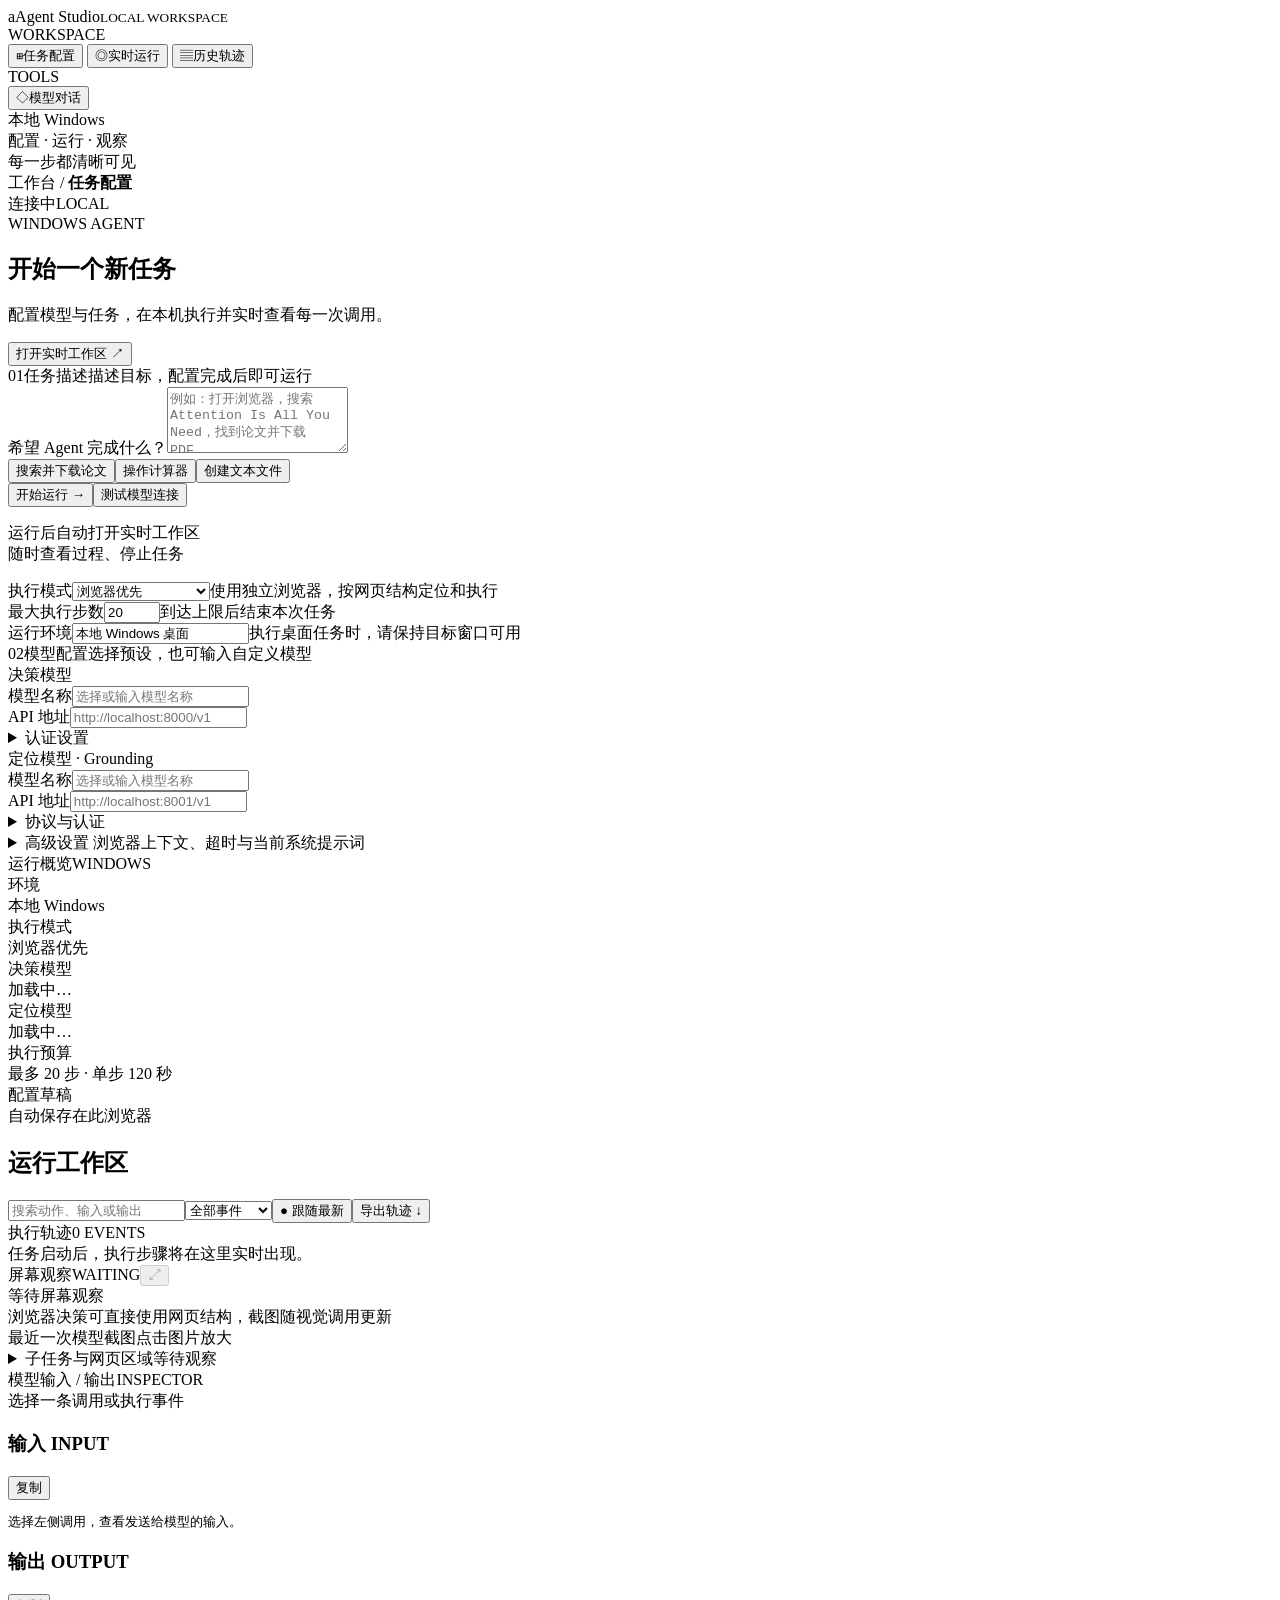
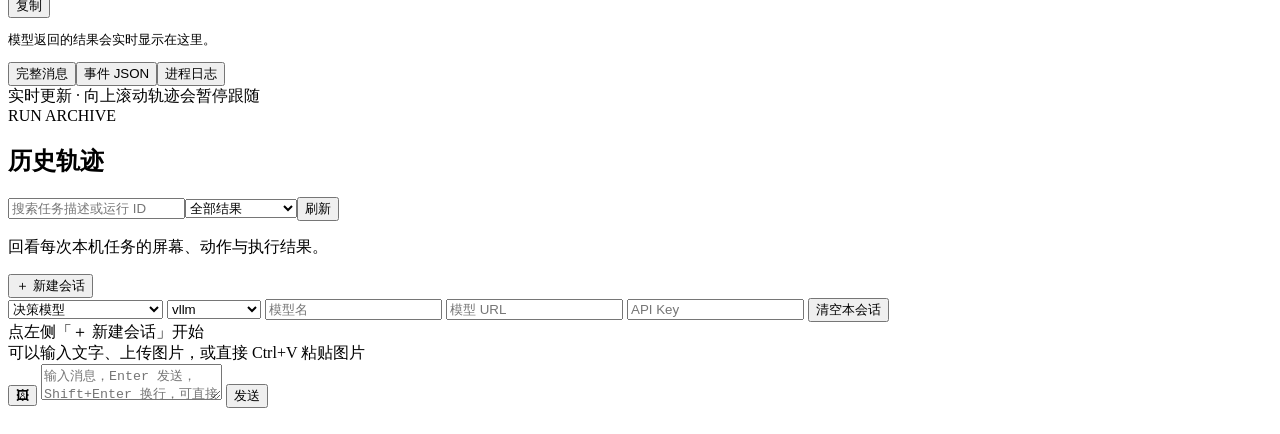
==== commit 5df7d463: "Release v0.3.0: Windows browser-first agent and bounded AX context" ====
--- a/viz/static/index.html
+++ b/viz/static/index.html
@@ -36,27 +36,41 @@
         <div class="page-intro"><div><div class="eyebrow">WINDOWS AGENT</div><h1>开始一个新任务</h1><p class="page-sub">配置模型与任务，在本机执行并实时查看每一次调用。</p></div><button class="outline-btn" id="btn-open-live">打开实时工作区 ↗</button></div>
         <div id="run-form">
           <div class="config-main">
-            <section class="surface"><div class="surface-title"><span class="section-number">01</span>任务描述<span class="surface-caption">清晰的目标，让执行更准确</span></div><div class="surface-content">
-              <div class="field"><label for="local-task">希望 Agent 完成什么？</label><textarea id="local-task" rows="4" placeholder="例如：打开浏览器，搜索 Attention Is All You Need，找到论文并下载 PDF。"></textarea><div class="quick-tasks"><button data-task="打开浏览器，搜索 Attention Is All You Need，找到论文并下载 PDF。">搜索并下载论文</button><button data-task="打开 Windows 计算器，计算 (128 + 256) × 3，并报告结果。">操作计算器</button><button data-task="打开记事本，写入今天的工作计划，并将文件保存到桌面。">创建文本文件</button></div></div>
-              <div class="field-grid"><div class="field"><label for="local-maxsteps">最大执行步数</label><input id="local-maxsteps" type="number" value="15" min="1" max="100"><span class="field-help">到达上限后结束本次任务</span></div><div class="field"><label>运行环境</label><input value="本地 Windows 桌面" readonly><span class="field-help">浏览器操作使用 CDP，桌面应用使用鼠标和键盘</span></div></div>
+            <section class="surface task-config" id="task-config"><div class="surface-title"><span class="section-number">01</span>任务描述<span class="surface-caption">描述目标，配置完成后即可运行</span></div><div class="surface-content">
+              <div class="task-compose">
+                <div class="field task-description"><label for="local-task">希望 Agent 完成什么？</label><textarea id="local-task" rows="4" placeholder="例如：打开浏览器，搜索 Attention Is All You Need，找到论文并下载 PDF。"></textarea><div class="quick-tasks"><button data-task="打开浏览器，搜索 Attention Is All You Need，找到论文并下载 PDF。">搜索并下载论文</button><button data-task="打开 Windows 计算器，计算 (128 + 256) × 3，并报告结果。" data-mode="desktop">操作计算器</button><button data-task="打开记事本，写入今天的工作计划，并将文件保存到桌面。" data-mode="desktop">创建文本文件</button></div></div>
+                <div class="task-actions"><button id="btn-local-start" class="run-btn">开始运行 →</button><button id="btn-test" class="outline-btn">测试模型连接</button><p class="task-action-note">运行后自动打开实时工作区<br>随时查看过程、停止任务</p></div>
+              </div>
+              <div id="form-feedback" class="form-feedback" role="status" aria-live="polite" hidden></div>
+              <div class="field-grid task-options"><div class="field"><label for="execution-mode">执行模式</label><select id="execution-mode"><option value="browser_first">浏览器优先</option><option value="desktop">通用桌面 · 兼容模式</option></select><span class="field-help" id="execution-mode-help">使用独立浏览器，按网页结构定位和执行</span></div><div class="field"><label for="local-maxsteps">最大执行步数</label><input id="local-maxsteps" type="number" value="20" min="1" max="100"><span class="field-help">到达上限后结束本次任务</span></div><div class="field"><label>运行环境</label><input value="本地 Windows 桌面" readonly><span class="field-help">执行桌面任务时，请保持目标窗口可用</span></div></div>
             </div></section>
             <section class="surface"><div class="surface-title"><span class="section-number">02</span>模型配置<span class="surface-caption">选择预设，也可输入自定义模型</span></div><div class="surface-content field-grid">
               <div class="model-column"><div class="model-label"><i></i>决策模型</div><div class="field"><label for="run-model">模型名称</label><input id="run-model" list="decision-model-options" placeholder="选择或输入模型名称"><datalist id="decision-model-options"></datalist></div><div class="field"><label for="run-model-url">API 地址</label><input id="run-model-url" type="url" placeholder="http://localhost:8000/v1"></div><details class="endpoint"><summary>认证设置</summary><div class="field"><label for="run-model-apikey">API Key</label><input id="run-model-apikey" type="password" value="EMPTY" autocomplete="off"></div></details></div>
               <div class="model-column"><div class="model-label"><i></i>定位模型 · Grounding</div><div class="field"><label for="run-ground">模型名称</label><input id="run-ground" list="ground-model-options" placeholder="选择或输入模型名称"><datalist id="ground-model-options"></datalist></div><div class="field"><label for="run-ground-url">API 地址</label><input id="run-ground-url" type="url" placeholder="http://localhost:8001/v1"></div><details class="endpoint"><summary>协议与认证</summary><div class="field"><label for="run-ground-type">定位协议</label><select id="run-ground-type"><option value="ui-venus2">UI-Venus-2 · 归一化坐标</option><option value="ui-tars">UI-TARS · 像素坐标</option></select></div><div class="field"><label for="run-ground-apikey">API Key</label><input id="run-ground-apikey" type="password" value="EMPTY" autocomplete="off"></div></details></div>
             </div></section>
-            <details class="surface advanced-settings"><summary>高级设置 <span class="surface-caption">超时预算与当前系统提示词</span></summary><div class="surface-content"><div class="timeout-grid"><div class="field"><label for="model-timeout">决策超时 / 秒</label><input id="model-timeout" type="number" min="1" max="3600" value="60"></div><div class="field"><label for="ground-timeout">定位超时 / 秒</label><input id="ground-timeout" type="number" min="1" max="3600" value="60"></div><div class="field"><label for="step-timeout">单步超时 / 秒</label><input id="step-timeout" type="number" min="1" max="3600" value="120"></div></div><div class="field-help">决策、定位与单步执行分别受超时预算限制。</div><details class="endpoint"><summary>查看当前 Windows 系统提示词</summary><pre class="readonly-prompt" id="preview-system-prompt">正在读取…</pre><div class="field-help">只读预览；每次调用的实际消息可在实时工作区查看。</div></details></div></details>
+            <details class="surface advanced-settings"><summary>高级设置 <span class="surface-caption">浏览器上下文、超时与当前系统提示词</span></summary><div class="surface-content"><div class="timeout-grid"><div class="field"><label for="model-timeout">决策超时 / 秒</label><input id="model-timeout" type="number" min="1" max="3600" value="60"></div><div class="field"><label for="ground-timeout">定位超时 / 秒</label><input id="ground-timeout" type="number" min="1" max="3600" value="60"></div><div class="field"><label for="step-timeout">单步超时 / 秒</label><input id="step-timeout" type="number" min="1" max="3600" value="120"></div></div><div class="field-help">决策、定位与单步执行分别受超时预算限制。</div><div class="field-grid"><div class="field"><label for="ax-max-chars">AX 字符预算</label><input id="ax-max-chars" type="number" min="1" max="1000000" value="5000"><span class="field-help">精简网页结构的字符上限，独立于模型 token 预算</span></div><div class="field"><label for="screenshot-max-edge">浏览器截图最长边 / 像素</label><input id="screenshot-max-edge" type="number" min="1" max="16384" value="1280"><span class="field-help">等比例缩小模型输入截图，节点操作使用原始网页坐标</span></div></div><details class="endpoint"><summary>查看当前 Windows 系统提示词</summary><pre class="readonly-prompt" id="preview-system-prompt">正在读取…</pre><div class="field-help">只读预览；每次调用的实际消息可在实时工作区查看。</div></details></div></details>
           </div>
-          <aside class="surface run-summary"><div class="summary-title">运行概览</div><div class="surface-content summary-content"><div><div class="summary-label">环境</div><div class="summary-value">▣ 本地 Windows</div><div class="summary-label">决策模型</div><div class="summary-value" id="summary-model">加载中…</div><div class="summary-label">定位模型</div><div class="summary-value" id="summary-ground">加载中…</div></div><div><div class="summary-label">执行预算</div><div class="summary-value" id="summary-budget">最多 15 步 · 单步 120 秒</div><div class="summary-label">配置草稿</div><div class="summary-value" id="draft-status">自动保存在此浏览器</div></div><div class="summary-actions"><div class="summary-divider"></div><button id="btn-local-start" class="run-btn">开始运行 <span style="margin-left:8px">→</span></button><button id="btn-test" class="outline-btn">测试决策模型连接</button><div id="form-feedback" class="form-feedback" role="status" aria-live="polite" hidden></div><div class="tip-box"><b>执行期间请保持目标窗口可用。</b><br>运行后自动打开实时工作区。选择任意步骤，查看屏幕与模型输入输出。</div></div></div>
-            <div class="run-progress" id="run-running" hidden><div class="run-statline"><span id="run-cur-status">运行中</span><strong id="run-cur-elapsed">0 s</strong></div><div class="progress-track"><span id="run-progress-fill"></span></div><div class="run-statline"><span id="run-cur-task">—</span><strong id="run-cur-step">0 / 15</strong></div><button id="btn-stop" class="run-btn stop">停止运行</button><details class="console-details"><summary>进程日志 <span id="run-cur-pid"></span></summary><pre id="run-output" class="run-output">等待进程输出…</pre></details></div>
+          <aside class="surface run-summary"><div class="summary-title">运行概览<span class="summary-platform">WINDOWS</span></div><div class="surface-content summary-content"><div><div class="summary-label">环境</div><div class="summary-value">本地 Windows</div><div class="summary-label">执行模式</div><div class="summary-value" id="summary-mode">浏览器优先</div><div class="summary-label">决策模型</div><div class="summary-value" id="summary-model">加载中…</div><div class="summary-label">定位模型</div><div class="summary-value" id="summary-ground">加载中…</div></div><div><div class="summary-label">执行预算</div><div class="summary-value" id="summary-budget">最多 20 步 · 单步 120 秒</div><div class="summary-label">配置草稿</div><div class="summary-value" id="draft-status">自动保存在此浏览器</div></div></div>
+            <div class="run-progress" id="run-running" hidden><div class="run-statline"><span id="run-cur-status">运行中</span><strong id="run-cur-elapsed">0 s</strong></div><div class="progress-track"><span id="run-progress-fill"></span></div><div class="run-statline"><span id="run-cur-task">—</span><strong id="run-cur-step">0 / 20</strong></div><button id="btn-stop" class="run-btn stop">停止运行</button><details class="console-details"><summary>进程日志 <span id="run-cur-pid"></span></summary><pre id="run-output" class="run-output">等待进程输出…</pre></details></div>
           </aside>
         </div>
       </div>
     </section>
     <section id="view-live" aria-label="实时运行">
-      <div class="live-toolbar"><h2>运行工作区</h2><input id="live-search" type="search" aria-label="搜索轨迹" placeholder="搜索动作、输入或输出"><select id="live-filter" aria-label="筛选轨迹"><option value="all">全部事件</option><option value="decision">决策调用</option><option value="grounding">定位调用</option><option value="status">执行与状态</option><option value="error">异常事件</option></select><button id="btn-follow" class="follow-btn" aria-pressed="true">● 跟随最新</button><button id="btn-export" class="outline-btn">导出轨迹 ↓</button></div>
+      <div class="live-toolbar"><h2>运行工作区</h2><input id="live-search" type="search" aria-label="搜索轨迹" placeholder="搜索动作、输入或输出"><select id="live-filter" aria-label="筛选轨迹"><option value="all">全部事件</option><option value="decision">决策调用</option><option value="planning">任务规划</option><option value="region_selection">网页选区</option><option value="grounding">定位调用</option><option value="verification">核验调用</option><option value="status">执行与状态</option><option value="error">异常事件</option></select><button id="btn-follow" class="follow-btn" aria-pressed="true">● 跟随最新</button><button id="btn-export" class="outline-btn">导出轨迹 ↓</button></div>
       <div class="live-grid"><section class="surface live-panel event-panel"><div class="panel-head">执行轨迹<span id="event-count" class="meta">0 EVENTS</span></div><div id="live-events"><div class="empty">任务启动后，执行步骤将在这里实时出现。</div></div></section>
-        <div class="monitor-center"><section class="surface live-panel screen-panel"><div class="panel-head">屏幕观察<span id="screen-meta" class="meta">WAITING</span><button id="btn-zoom" class="outline-btn" title="放大截图" aria-label="放大截图" disabled>⤢</button></div><div id="screen-stage" class="screen-stage"><div class="stage-empty"><div class="screen-icon"></div>等待第一张屏幕截图<br><span>截图会随模型调用实时更新</span></div></div><div class="screen-caption"><span id="screen-caption">模型观察到的屏幕</span><span>点击图片放大</span></div></section><div id="live-plan" class="surface"></div></div>
-        <section class="surface live-panel io-panel"><div class="panel-head">模型输入 / 输出<span id="io-type" class="meta">INSPECTOR</span></div><div class="io-tabs" role="tablist" aria-label="调用详情"><button class="active" data-io-tab="output" role="tab" aria-selected="true">输出</button><button data-io-tab="input" role="tab" aria-selected="false">输入</button><button data-io-tab="messages" role="tab" aria-selected="false">完整消息</button><button data-io-tab="event" role="tab" aria-selected="false">事件 JSON</button><button data-io-tab="logs" role="tab" aria-selected="false">进程日志</button></div><div class="io-toolbar"><span id="io-meta">选择一条调用或执行事件</span><button id="btn-copy-io">复制</button></div><pre id="io-content" role="tabpanel">选择左侧步骤，查看对应的模型输入、输出和执行结果。</pre><div class="io-foot" id="io-foot">实时事件通过 WebSocket 更新</div></section>
+        <div class="monitor-center"><section class="surface live-panel screen-panel"><div class="panel-head">屏幕观察<span id="screen-meta" class="meta">WAITING</span><button id="btn-zoom" class="outline-btn" title="放大截图" aria-label="放大截图" disabled>⤢</button></div><div id="screen-stage" class="screen-stage"><div class="stage-empty"><div class="screen-icon"></div>等待屏幕观察<br><span>浏览器决策可直接使用网页结构，截图随视觉调用更新</span></div></div><div class="screen-caption"><span id="screen-caption">最近一次模型截图</span><span>点击图片放大</span></div></section><details id="live-browser-context" class="surface browser-details"><summary>子任务与网页区域<span id="browser-context-meta">等待观察</span></summary><pre id="browser-context" class="readonly-prompt">等待浏览器子任务与观察数据</pre></details><div id="live-plan" class="surface"></div></div>
+        <section class="surface live-panel io-panel" aria-label="模型输入输出">
+          <div class="panel-head">模型输入 / 输出<span id="io-type" class="meta">INSPECTOR</span></div>
+          <div class="io-call-meta" id="io-meta">选择一条调用或执行事件</div>
+          <div class="io-main">
+            <section class="io-block input-block" aria-labelledby="io-input-title"><div class="io-block-head"><h3 id="io-input-title">输入 <span>INPUT</span></h3><button data-copy-io="input" aria-label="复制模型输入">复制</button></div><pre id="io-input" tabindex="0">选择左侧调用，查看发送给模型的输入。</pre></section>
+            <section class="io-block output-block" aria-labelledby="io-output-title"><div class="io-block-head"><h3 id="io-output-title">输出 <span>OUTPUT</span></h3><button data-copy-io="output" aria-label="复制模型输出">复制</button></div><pre id="io-output" tabindex="0">模型返回的结果会实时显示在这里。</pre></section>
+          </div>
+          <div class="io-tabs" role="group" aria-label="补充调用信息"><button data-io-tab="messages" aria-expanded="false" aria-haspopup="dialog" aria-controls="io-details">完整消息</button><button data-io-tab="event" aria-expanded="false" aria-haspopup="dialog" aria-controls="io-details">事件 JSON</button><button data-io-tab="logs" aria-expanded="false" aria-haspopup="dialog" aria-controls="io-details">进程日志</button></div>
+          <section id="io-details" role="dialog" aria-modal="false" aria-labelledby="io-detail-title" hidden><div class="io-toolbar"><span id="io-detail-title">完整消息</span><button id="btn-copy-io">复制</button><button id="btn-close-io" aria-label="收起补充信息">收起</button></div><pre id="io-content" tabindex="0"></pre></section>
+          <div class="io-foot" id="io-foot">实时更新 · 向上滚动轨迹会暂停跟随</div>
+        </section>
       </div><div id="timeline" hidden></div>
     </section>
     <section id="view-local" aria-label="历史轨迹"><div class="scroll"><div class="history-toolbar"><div><div class="eyebrow">RUN ARCHIVE</div><h1>历史轨迹</h1></div><input id="history-search" type="search" aria-label="搜索历史任务" placeholder="搜索任务描述或运行 ID"><select id="history-filter" aria-label="筛选历史结果"><option value="all">全部结果</option><option value="success">成功</option><option value="failed">失败</option><option value="other">运行中 / 已终止</option></select><button id="history-refresh" class="outline-btn">刷新</button></div><p class="page-sub">回看每次本机任务的屏幕、动作与执行结果。</p><div id="local-body" style="display:flex;flex-direction:column;gap:16px"></div></div></section>
@@ -405,6 +419,8 @@
   const exactHtml = (t.saved_messages || t.saved_output) ? '<details class="history-io"><summary>查看模型完整输入 / 原始输出</summary>' +
     (t.saved_output ? '<div class="sec-title">模型原始输出</div><pre class="response">' + esc(t.saved_output) + '</pre>' : '') +
     (t.saved_messages ? '<div class="sec-title">完整消息 · 图片以引用显示</div><pre class="prompt">' + esc(JSON.stringify(t.saved_messages, (key, value) => typeof value === 'string' && value.startsWith('data:image/') ? '[内联图片 · ' + value.length + ' 字符]' : value, 2)) + '</pre>' : '') + '</details>' : '';
+  const browserDetails = typeof browserContextText === 'function' ? browserContextText(t, null) : '';
+  const browserHtml = browserDetails ? '<div class="sec-title">子任务与网页区域</div><pre class="prompt">' + esc(browserDetails) + '</pre>' : '';
   // grounding 定位坐标
   let gHtml = '';
   if (t.grounding && t.grounding.length) {
@@ -433,7 +449,7 @@
       (t.subagent.result ? '<div class="prompt">' + esc(t.subagent.result) + '</div>' : '');
   }
   return '<div class="card"><div class="card-head"><span class="step">Step ' + stepNum + '</span>' + channelHtml + elapsedHtml + statusHtml + '</div>' +
-    '<div class="card-body">' + shotHtml + '<div class="texts">' + promptHtml + actionHtml + planHtml + expectHtml + gHtml + subHtml + outcomeHtml + observeHtml + exactHtml + '</div></div></div>';
+    '<div class="card-body">' + shotHtml + '<div class="texts">' + browserHtml + promptHtml + actionHtml + planHtml + expectHtml + gHtml + subHtml + outcomeHtml + observeHtml + exactHtml + '</div></div></div>';
 }
 
 
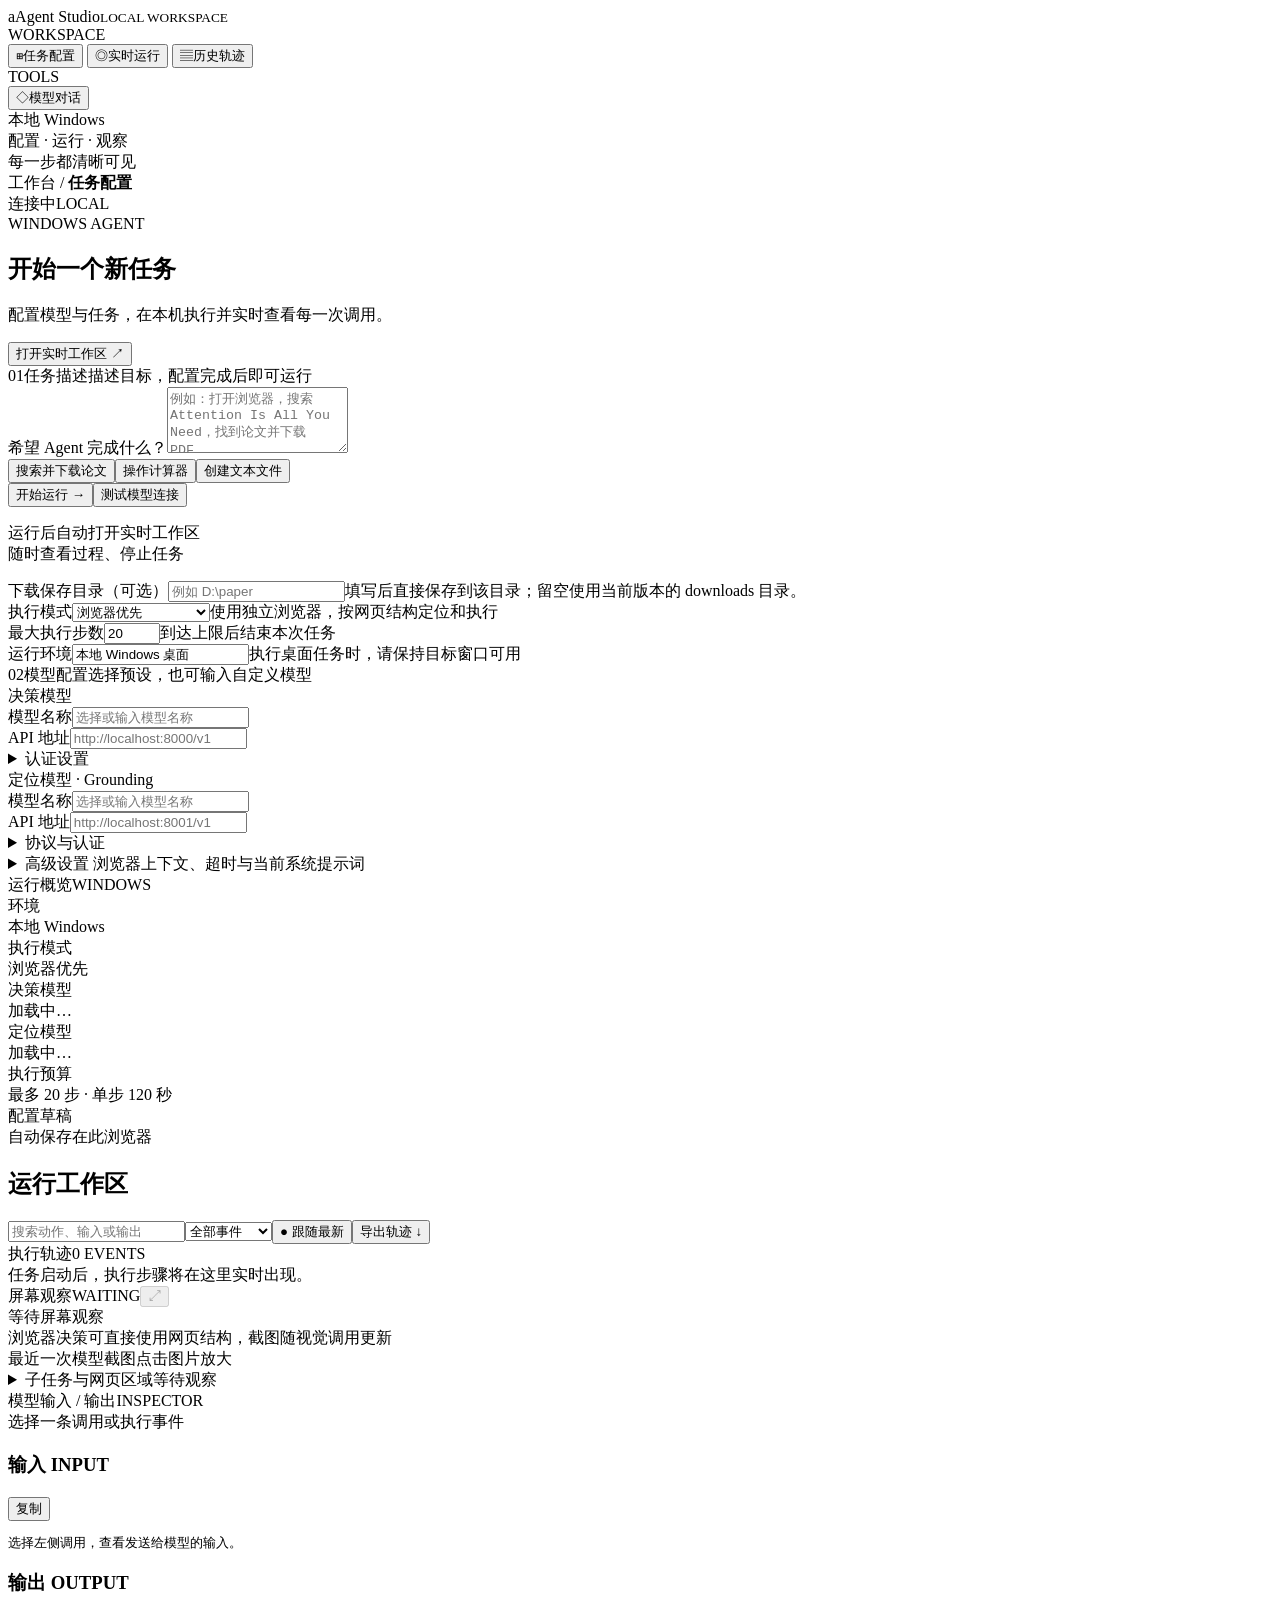
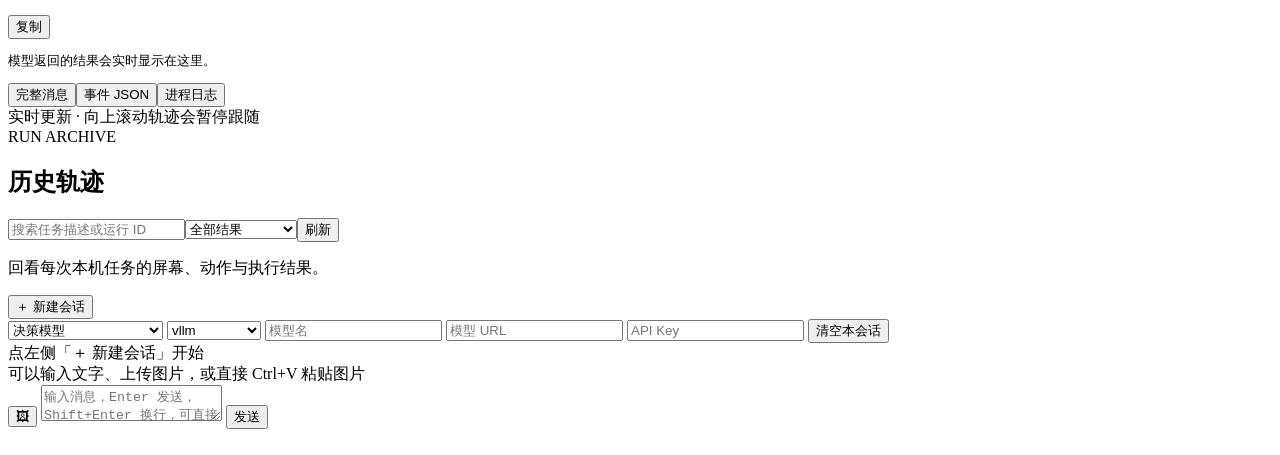
==== commit 274dca11: "Release v0.3.4: Download configuration and browser recovery Publish current osworld_agent_1010 at th" ====
--- a/viz/static/index.html
+++ b/viz/static/index.html
@@ -41,6 +41,7 @@
                 <div class="field task-description"><label for="local-task">希望 Agent 完成什么？</label><textarea id="local-task" rows="4" placeholder="例如：打开浏览器，搜索 Attention Is All You Need，找到论文并下载 PDF。"></textarea><div class="quick-tasks"><button data-task="打开浏览器，搜索 Attention Is All You Need，找到论文并下载 PDF。">搜索并下载论文</button><button data-task="打开 Windows 计算器，计算 (128 + 256) × 3，并报告结果。" data-mode="desktop">操作计算器</button><button data-task="打开记事本，写入今天的工作计划，并将文件保存到桌面。" data-mode="desktop">创建文本文件</button></div></div>
                 <div class="task-actions"><button id="btn-local-start" class="run-btn">开始运行 →</button><button id="btn-test" class="outline-btn">测试模型连接</button><p class="task-action-note">运行后自动打开实时工作区<br>随时查看过程、停止任务</p></div>
               </div>
+              <div class="field"><label for="download-dir">下载保存目录（可选）</label><input id="download-dir" type="text" placeholder="例如 D:\paper"><span class="field-help">填写后直接保存到该目录；留空使用当前版本的 downloads 目录。</span></div>
               <div id="form-feedback" class="form-feedback" role="status" aria-live="polite" hidden></div>
               <div class="field-grid task-options"><div class="field"><label for="execution-mode">执行模式</label><select id="execution-mode"><option value="browser_first">浏览器优先</option><option value="desktop">通用桌面 · 兼容模式</option></select><span class="field-help" id="execution-mode-help">使用独立浏览器，按网页结构定位和执行</span></div><div class="field"><label for="local-maxsteps">最大执行步数</label><input id="local-maxsteps" type="number" value="20" min="1" max="100"><span class="field-help">到达上限后结束本次任务</span></div><div class="field"><label>运行环境</label><input value="本地 Windows 桌面" readonly><span class="field-help">执行桌面任务时，请保持目标窗口可用</span></div></div>
             </div></section>
@@ -48,7 +49,7 @@
               <div class="model-column"><div class="model-label"><i></i>决策模型</div><div class="field"><label for="run-model">模型名称</label><input id="run-model" list="decision-model-options" placeholder="选择或输入模型名称"><datalist id="decision-model-options"></datalist></div><div class="field"><label for="run-model-url">API 地址</label><input id="run-model-url" type="url" placeholder="http://localhost:8000/v1"></div><details class="endpoint"><summary>认证设置</summary><div class="field"><label for="run-model-apikey">API Key</label><input id="run-model-apikey" type="password" value="EMPTY" autocomplete="off"></div></details></div>
               <div class="model-column"><div class="model-label"><i></i>定位模型 · Grounding</div><div class="field"><label for="run-ground">模型名称</label><input id="run-ground" list="ground-model-options" placeholder="选择或输入模型名称"><datalist id="ground-model-options"></datalist></div><div class="field"><label for="run-ground-url">API 地址</label><input id="run-ground-url" type="url" placeholder="http://localhost:8001/v1"></div><details class="endpoint"><summary>协议与认证</summary><div class="field"><label for="run-ground-type">定位协议</label><select id="run-ground-type"><option value="ui-venus2">UI-Venus-2 · 归一化坐标</option><option value="ui-tars">UI-TARS · 像素坐标</option></select></div><div class="field"><label for="run-ground-apikey">API Key</label><input id="run-ground-apikey" type="password" value="EMPTY" autocomplete="off"></div></details></div>
             </div></section>
-            <details class="surface advanced-settings"><summary>高级设置 <span class="surface-caption">浏览器上下文、超时与当前系统提示词</span></summary><div class="surface-content"><div class="timeout-grid"><div class="field"><label for="model-timeout">决策超时 / 秒</label><input id="model-timeout" type="number" min="1" max="3600" value="60"></div><div class="field"><label for="ground-timeout">定位超时 / 秒</label><input id="ground-timeout" type="number" min="1" max="3600" value="60"></div><div class="field"><label for="step-timeout">单步超时 / 秒</label><input id="step-timeout" type="number" min="1" max="3600" value="120"></div></div><div class="field-help">决策、定位与单步执行分别受超时预算限制。</div><div class="field-grid"><div class="field"><label for="ax-max-chars">AX 字符预算</label><input id="ax-max-chars" type="number" min="1" max="1000000" value="5000"><span class="field-help">精简网页结构的字符上限，独立于模型 token 预算</span></div><div class="field"><label for="screenshot-max-edge">浏览器截图最长边 / 像素</label><input id="screenshot-max-edge" type="number" min="1" max="16384" value="1280"><span class="field-help">等比例缩小模型输入截图，节点操作使用原始网页坐标</span></div></div><details class="endpoint"><summary>查看当前 Windows 系统提示词</summary><pre class="readonly-prompt" id="preview-system-prompt">正在读取…</pre><div class="field-help">只读预览；每次调用的实际消息可在实时工作区查看。</div></details></div></details>
+            <details class="surface advanced-settings"><summary>高级设置 <span class="surface-caption">浏览器上下文、超时与当前系统提示词</span></summary><div class="surface-content"><div class="timeout-grid"><div class="field"><label for="model-timeout">决策超时 / 秒</label><input id="model-timeout" type="number" min="1" max="3600" value="60"></div><div class="field"><label for="ground-timeout">定位超时 / 秒</label><input id="ground-timeout" type="number" min="1" max="3600" value="60"></div><div class="field"><label for="step-timeout">单步超时 / 秒</label><input id="step-timeout" type="number" min="1" max="3600" value="120"></div></div><div class="field-help">决策、定位与单步执行分别受超时预算限制。</div><div class="field-grid"><div class="field"><label for="ax-max-chars">AX 字符预算</label><input id="ax-max-chars" type="number" min="1" max="1000000" value="12000"><span class="field-help">精简网页结构的字符上限，独立于模型 token 预算</span></div><div class="field"><label for="screenshot-max-edge">浏览器截图最长边 / 像素</label><input id="screenshot-max-edge" type="number" min="1" max="16384" value="1280"><span class="field-help">等比例缩小模型输入截图，节点操作使用原始网页坐标</span></div></div><details class="endpoint"><summary>查看当前 Windows 系统提示词</summary><pre class="readonly-prompt" id="preview-system-prompt">正在读取…</pre><div class="field-help">只读预览；每次调用的实际消息可在实时工作区查看。</div></details></div></details>
           </div>
           <aside class="surface run-summary"><div class="summary-title">运行概览<span class="summary-platform">WINDOWS</span></div><div class="surface-content summary-content"><div><div class="summary-label">环境</div><div class="summary-value">本地 Windows</div><div class="summary-label">执行模式</div><div class="summary-value" id="summary-mode">浏览器优先</div><div class="summary-label">决策模型</div><div class="summary-value" id="summary-model">加载中…</div><div class="summary-label">定位模型</div><div class="summary-value" id="summary-ground">加载中…</div></div><div><div class="summary-label">执行预算</div><div class="summary-value" id="summary-budget">最多 20 步 · 单步 120 秒</div><div class="summary-label">配置草稿</div><div class="summary-value" id="draft-status">自动保存在此浏览器</div></div></div>
             <div class="run-progress" id="run-running" hidden><div class="run-statline"><span id="run-cur-status">运行中</span><strong id="run-cur-elapsed">0 s</strong></div><div class="progress-track"><span id="run-progress-fill"></span></div><div class="run-statline"><span id="run-cur-task">—</span><strong id="run-cur-step">0 / 20</strong></div><button id="btn-stop" class="run-btn stop">停止运行</button><details class="console-details"><summary>进程日志 <span id="run-cur-pid"></span></summary><pre id="run-output" class="run-output">等待进程输出…</pre></details></div>
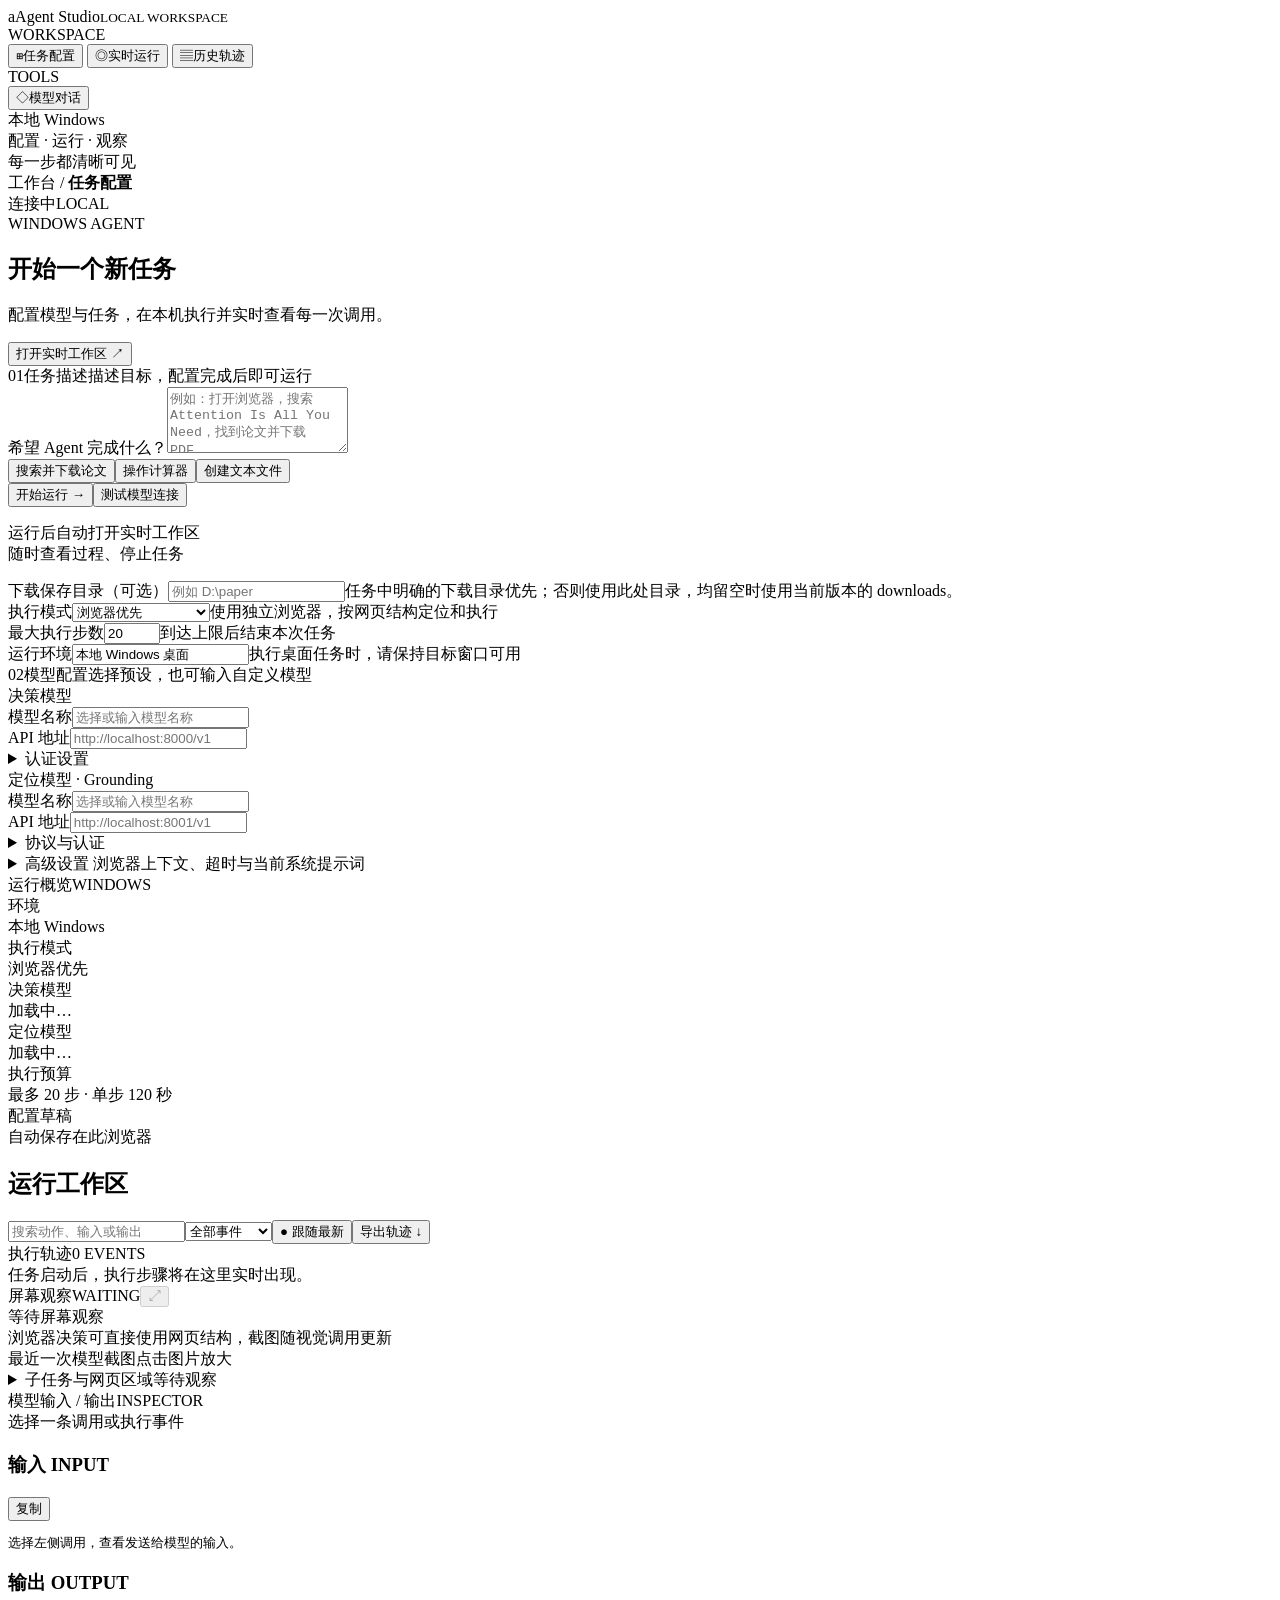
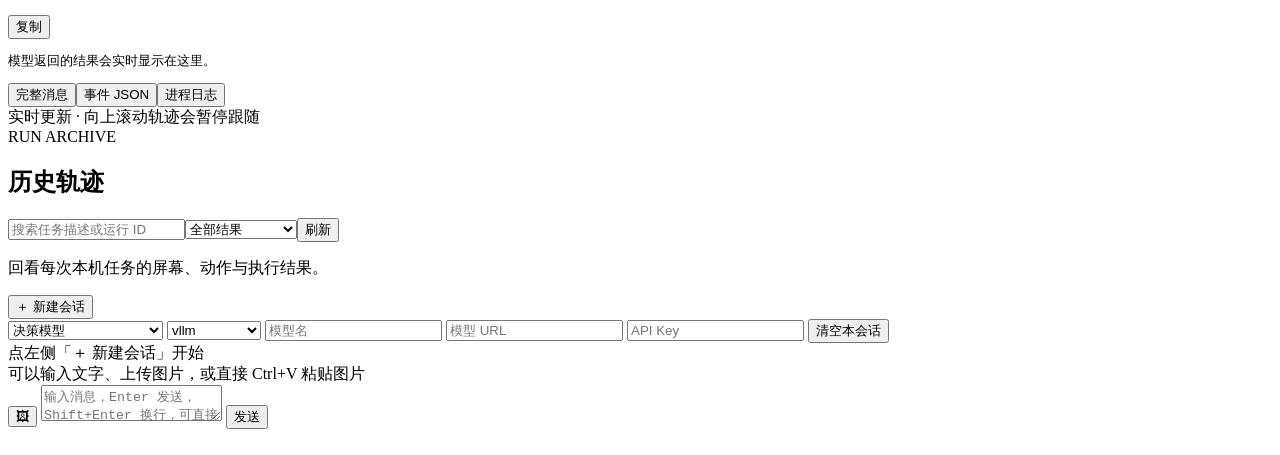
==== commit 6e48b403: "Release v0.3.5: Task download destinations and file verification Publish current osworld_agent_1010 " ====
--- a/viz/static/index.html
+++ b/viz/static/index.html
@@ -41,7 +41,7 @@
                 <div class="field task-description"><label for="local-task">希望 Agent 完成什么？</label><textarea id="local-task" rows="4" placeholder="例如：打开浏览器，搜索 Attention Is All You Need，找到论文并下载 PDF。"></textarea><div class="quick-tasks"><button data-task="打开浏览器，搜索 Attention Is All You Need，找到论文并下载 PDF。">搜索并下载论文</button><button data-task="打开 Windows 计算器，计算 (128 + 256) × 3，并报告结果。" data-mode="desktop">操作计算器</button><button data-task="打开记事本，写入今天的工作计划，并将文件保存到桌面。" data-mode="desktop">创建文本文件</button></div></div>
                 <div class="task-actions"><button id="btn-local-start" class="run-btn">开始运行 →</button><button id="btn-test" class="outline-btn">测试模型连接</button><p class="task-action-note">运行后自动打开实时工作区<br>随时查看过程、停止任务</p></div>
               </div>
-              <div class="field"><label for="download-dir">下载保存目录（可选）</label><input id="download-dir" type="text" placeholder="例如 D:\paper"><span class="field-help">填写后直接保存到该目录；留空使用当前版本的 downloads 目录。</span></div>
+              <div class="field"><label for="download-dir">下载保存目录（可选）</label><input id="download-dir" type="text" placeholder="例如 D:\paper"><span class="field-help">任务中明确的下载目录优先；否则使用此处目录，均留空时使用当前版本的 downloads。</span></div>
               <div id="form-feedback" class="form-feedback" role="status" aria-live="polite" hidden></div>
               <div class="field-grid task-options"><div class="field"><label for="execution-mode">执行模式</label><select id="execution-mode"><option value="browser_first">浏览器优先</option><option value="desktop">通用桌面 · 兼容模式</option></select><span class="field-help" id="execution-mode-help">使用独立浏览器，按网页结构定位和执行</span></div><div class="field"><label for="local-maxsteps">最大执行步数</label><input id="local-maxsteps" type="number" value="20" min="1" max="100"><span class="field-help">到达上限后结束本次任务</span></div><div class="field"><label>运行环境</label><input value="本地 Windows 桌面" readonly><span class="field-help">执行桌面任务时，请保持目标窗口可用</span></div></div>
             </div></section>
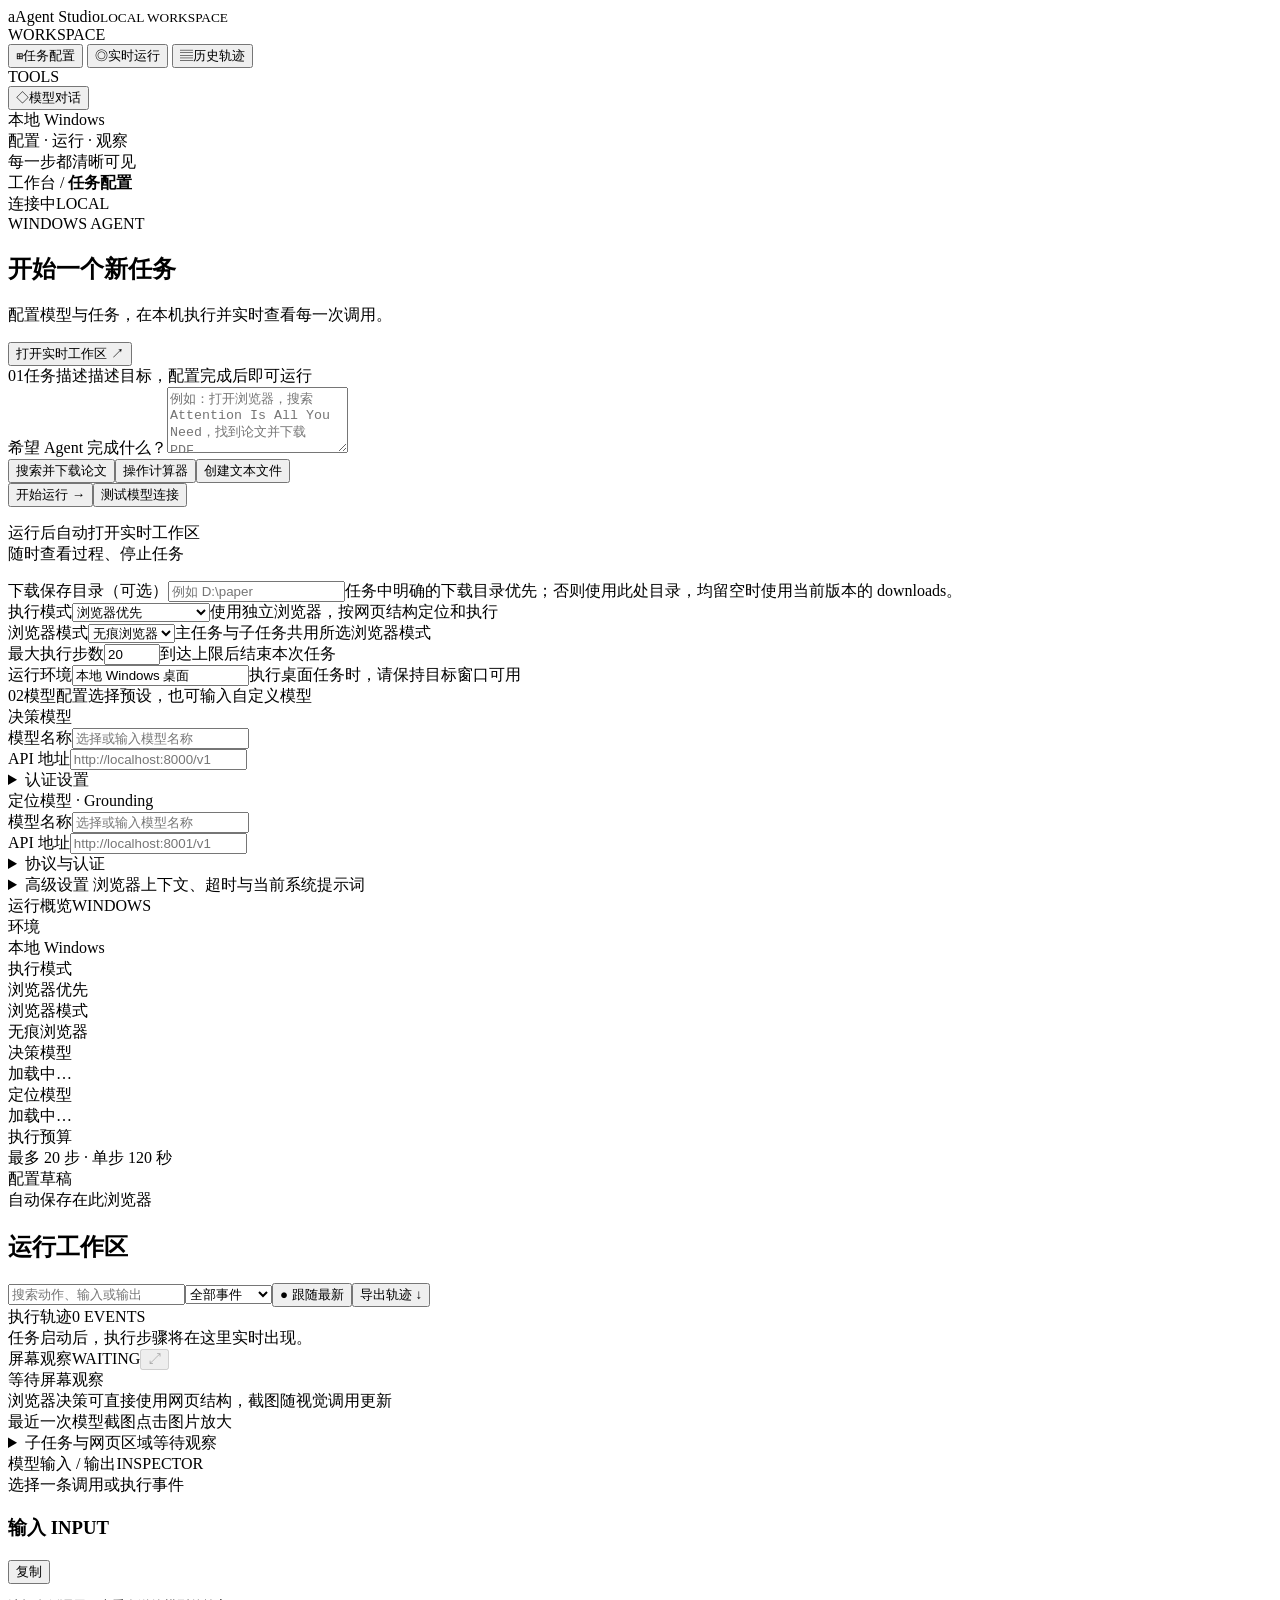
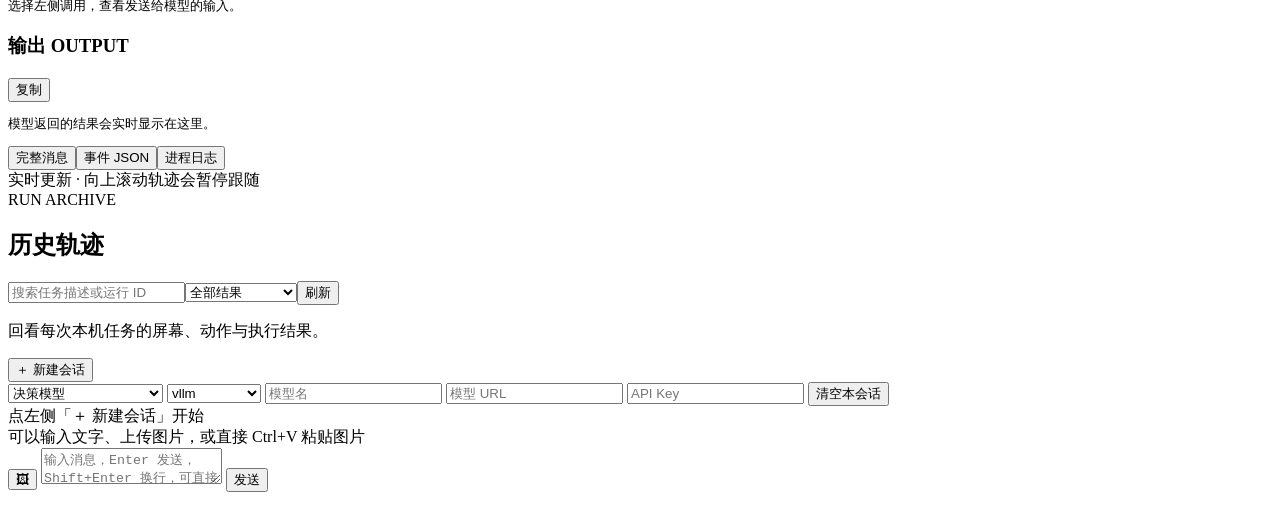
==== commit a4bec40a: "Release v0.4.0: Browser modes, download cancellation and planner recovery Publish current osworld_ag" ====
--- a/viz/static/index.html
+++ b/viz/static/index.html
@@ -43,15 +43,20 @@
               </div>
               <div class="field"><label for="download-dir">下载保存目录（可选）</label><input id="download-dir" type="text" placeholder="例如 D:\paper"><span class="field-help">任务中明确的下载目录优先；否则使用此处目录，均留空时使用当前版本的 downloads。</span></div>
               <div id="form-feedback" class="form-feedback" role="status" aria-live="polite" hidden></div>
-              <div class="field-grid task-options"><div class="field"><label for="execution-mode">执行模式</label><select id="execution-mode"><option value="browser_first">浏览器优先</option><option value="desktop">通用桌面 · 兼容模式</option></select><span class="field-help" id="execution-mode-help">使用独立浏览器，按网页结构定位和执行</span></div><div class="field"><label for="local-maxsteps">最大执行步数</label><input id="local-maxsteps" type="number" value="20" min="1" max="100"><span class="field-help">到达上限后结束本次任务</span></div><div class="field"><label>运行环境</label><input value="本地 Windows 桌面" readonly><span class="field-help">执行桌面任务时，请保持目标窗口可用</span></div></div>
+              <div class="field-grid task-options">
+                <div class="field"><label for="execution-mode">执行模式</label><select id="execution-mode"><option value="browser_first">浏览器优先</option><option value="desktop">通用桌面 · 兼容模式</option></select><span class="field-help" id="execution-mode-help">使用独立浏览器，按网页结构定位和执行</span></div>
+                <div class="field"><label for="browser-mode">浏览器模式</label><select id="browser-mode"><option value="incognito">无痕浏览器</option><option value="normal">普通浏览器</option></select><span class="field-help">主任务与子任务共用所选浏览器模式</span></div>
+                <div class="field"><label for="local-maxsteps">最大执行步数</label><input id="local-maxsteps" type="number" value="20" min="1" max="100"><span class="field-help">到达上限后结束本次任务</span></div>
+                <div class="field"><label>运行环境</label><input value="本地 Windows 桌面" readonly><span class="field-help">执行桌面任务时，请保持目标窗口可用</span></div>
+              </div>
             </div></section>
             <section class="surface"><div class="surface-title"><span class="section-number">02</span>模型配置<span class="surface-caption">选择预设，也可输入自定义模型</span></div><div class="surface-content field-grid">
               <div class="model-column"><div class="model-label"><i></i>决策模型</div><div class="field"><label for="run-model">模型名称</label><input id="run-model" list="decision-model-options" placeholder="选择或输入模型名称"><datalist id="decision-model-options"></datalist></div><div class="field"><label for="run-model-url">API 地址</label><input id="run-model-url" type="url" placeholder="http://localhost:8000/v1"></div><details class="endpoint"><summary>认证设置</summary><div class="field"><label for="run-model-apikey">API Key</label><input id="run-model-apikey" type="password" value="EMPTY" autocomplete="off"></div></details></div>
               <div class="model-column"><div class="model-label"><i></i>定位模型 · Grounding</div><div class="field"><label for="run-ground">模型名称</label><input id="run-ground" list="ground-model-options" placeholder="选择或输入模型名称"><datalist id="ground-model-options"></datalist></div><div class="field"><label for="run-ground-url">API 地址</label><input id="run-ground-url" type="url" placeholder="http://localhost:8001/v1"></div><details class="endpoint"><summary>协议与认证</summary><div class="field"><label for="run-ground-type">定位协议</label><select id="run-ground-type"><option value="ui-venus2">UI-Venus-2 · 归一化坐标</option><option value="ui-tars">UI-TARS · 像素坐标</option></select></div><div class="field"><label for="run-ground-apikey">API Key</label><input id="run-ground-apikey" type="password" value="EMPTY" autocomplete="off"></div></details></div>
             </div></section>
-            <details class="surface advanced-settings"><summary>高级设置 <span class="surface-caption">浏览器上下文、超时与当前系统提示词</span></summary><div class="surface-content"><div class="timeout-grid"><div class="field"><label for="model-timeout">决策超时 / 秒</label><input id="model-timeout" type="number" min="1" max="3600" value="60"></div><div class="field"><label for="ground-timeout">定位超时 / 秒</label><input id="ground-timeout" type="number" min="1" max="3600" value="60"></div><div class="field"><label for="step-timeout">单步超时 / 秒</label><input id="step-timeout" type="number" min="1" max="3600" value="120"></div></div><div class="field-help">决策、定位与单步执行分别受超时预算限制。</div><div class="field-grid"><div class="field"><label for="ax-max-chars">AX 字符预算</label><input id="ax-max-chars" type="number" min="1" max="1000000" value="12000"><span class="field-help">精简网页结构的字符上限，独立于模型 token 预算</span></div><div class="field"><label for="screenshot-max-edge">浏览器截图最长边 / 像素</label><input id="screenshot-max-edge" type="number" min="1" max="16384" value="1280"><span class="field-help">等比例缩小模型输入截图，节点操作使用原始网页坐标</span></div></div><details class="endpoint"><summary>查看当前 Windows 系统提示词</summary><pre class="readonly-prompt" id="preview-system-prompt">正在读取…</pre><div class="field-help">只读预览；每次调用的实际消息可在实时工作区查看。</div></details></div></details>
+            <details class="surface advanced-settings"><summary>高级设置 <span class="surface-caption">浏览器上下文、超时与当前系统提示词</span></summary><div class="surface-content"><div class="timeout-grid"><div class="field"><label for="model-timeout">决策超时 / 秒</label><input id="model-timeout" type="number" min="1" max="3600" value="60"></div><div class="field"><label for="ground-timeout">定位超时 / 秒</label><input id="ground-timeout" type="number" min="1" max="3600" value="60"></div><div class="field"><label for="step-timeout">单步超时 / 秒</label><input id="step-timeout" type="number" min="1" max="3600" value="120"></div></div><div class="field-help">决策、定位与单步执行分别受超时预算限制。</div><div class="field-grid"><div class="field"><label for="planner-attempts">规划尝试次数</label><input id="planner-attempts" type="number" min="1" max="10" value="5"><span class="field-help">含第一次；默认最多 4 次纠错重试，共享单步超时预算</span></div><div class="field"><label for="ax-max-chars">AX 字符预算</label><input id="ax-max-chars" type="number" min="1" max="1000000" value="12000"><span class="field-help">精简网页结构的字符上限，独立于模型 token 预算</span></div><div class="field"><label for="screenshot-max-edge">浏览器截图最长边 / 像素</label><input id="screenshot-max-edge" type="number" min="1" max="16384" value="1280"><span class="field-help">等比例缩小模型输入截图，节点操作使用原始网页坐标</span></div></div><details class="endpoint"><summary>查看当前 Windows 系统提示词</summary><pre class="readonly-prompt" id="preview-system-prompt">正在读取…</pre><div class="field-help">只读预览；每次调用的实际消息可在实时工作区查看。</div></details></div></details>
           </div>
-          <aside class="surface run-summary"><div class="summary-title">运行概览<span class="summary-platform">WINDOWS</span></div><div class="surface-content summary-content"><div><div class="summary-label">环境</div><div class="summary-value">本地 Windows</div><div class="summary-label">执行模式</div><div class="summary-value" id="summary-mode">浏览器优先</div><div class="summary-label">决策模型</div><div class="summary-value" id="summary-model">加载中…</div><div class="summary-label">定位模型</div><div class="summary-value" id="summary-ground">加载中…</div></div><div><div class="summary-label">执行预算</div><div class="summary-value" id="summary-budget">最多 20 步 · 单步 120 秒</div><div class="summary-label">配置草稿</div><div class="summary-value" id="draft-status">自动保存在此浏览器</div></div></div>
+          <aside class="surface run-summary"><div class="summary-title">运行概览<span class="summary-platform">WINDOWS</span></div><div class="surface-content summary-content"><div><div class="summary-label">环境</div><div class="summary-value">本地 Windows</div><div class="summary-label">执行模式</div><div class="summary-value" id="summary-mode">浏览器优先</div><div class="summary-label">浏览器模式</div><div class="summary-value" id="summary-browser-mode">无痕浏览器</div><div class="summary-label">决策模型</div><div class="summary-value" id="summary-model">加载中…</div><div class="summary-label">定位模型</div><div class="summary-value" id="summary-ground">加载中…</div></div><div><div class="summary-label">执行预算</div><div class="summary-value" id="summary-budget">最多 20 步 · 单步 120 秒</div><div class="summary-label">配置草稿</div><div class="summary-value" id="draft-status">自动保存在此浏览器</div></div></div>
             <div class="run-progress" id="run-running" hidden><div class="run-statline"><span id="run-cur-status">运行中</span><strong id="run-cur-elapsed">0 s</strong></div><div class="progress-track"><span id="run-progress-fill"></span></div><div class="run-statline"><span id="run-cur-task">—</span><strong id="run-cur-step">0 / 20</strong></div><button id="btn-stop" class="run-btn stop">停止运行</button><details class="console-details"><summary>进程日志 <span id="run-cur-pid"></span></summary><pre id="run-output" class="run-output">等待进程输出…</pre></details></div>
           </aside>
         </div>
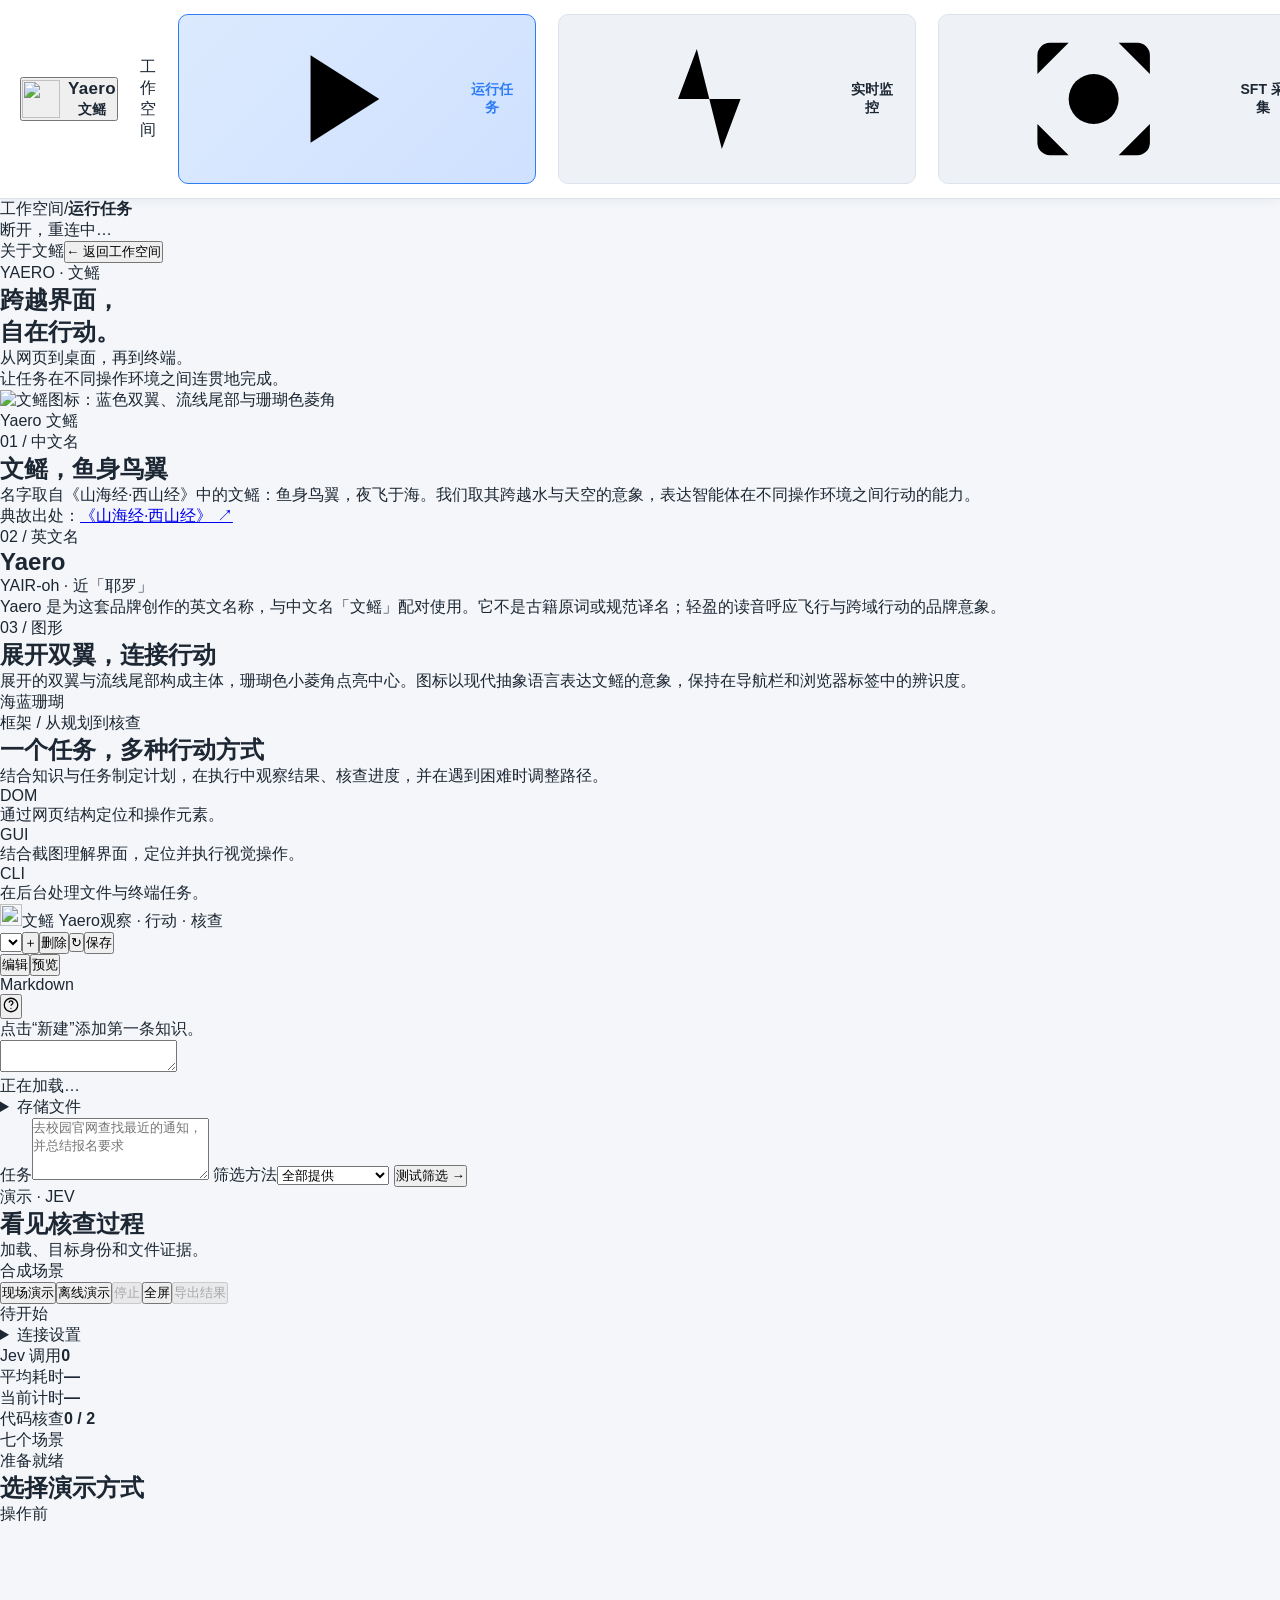
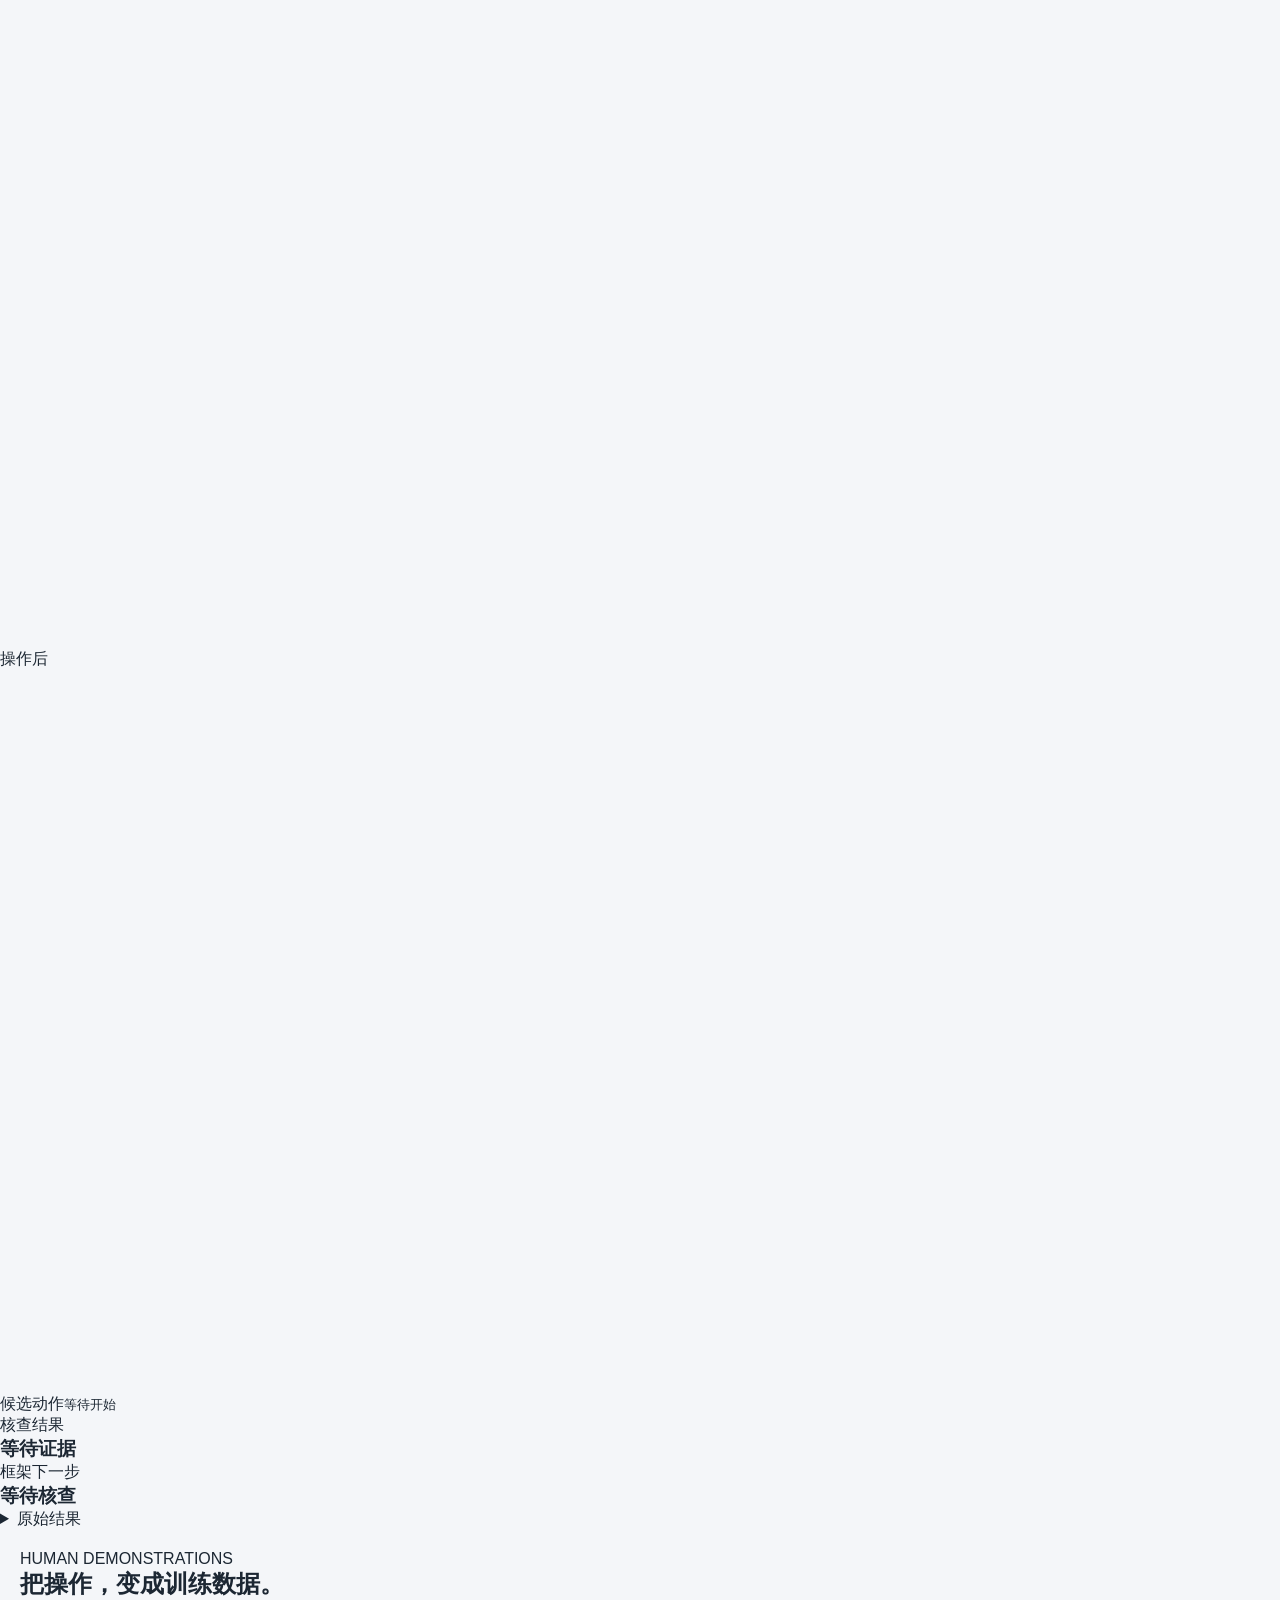
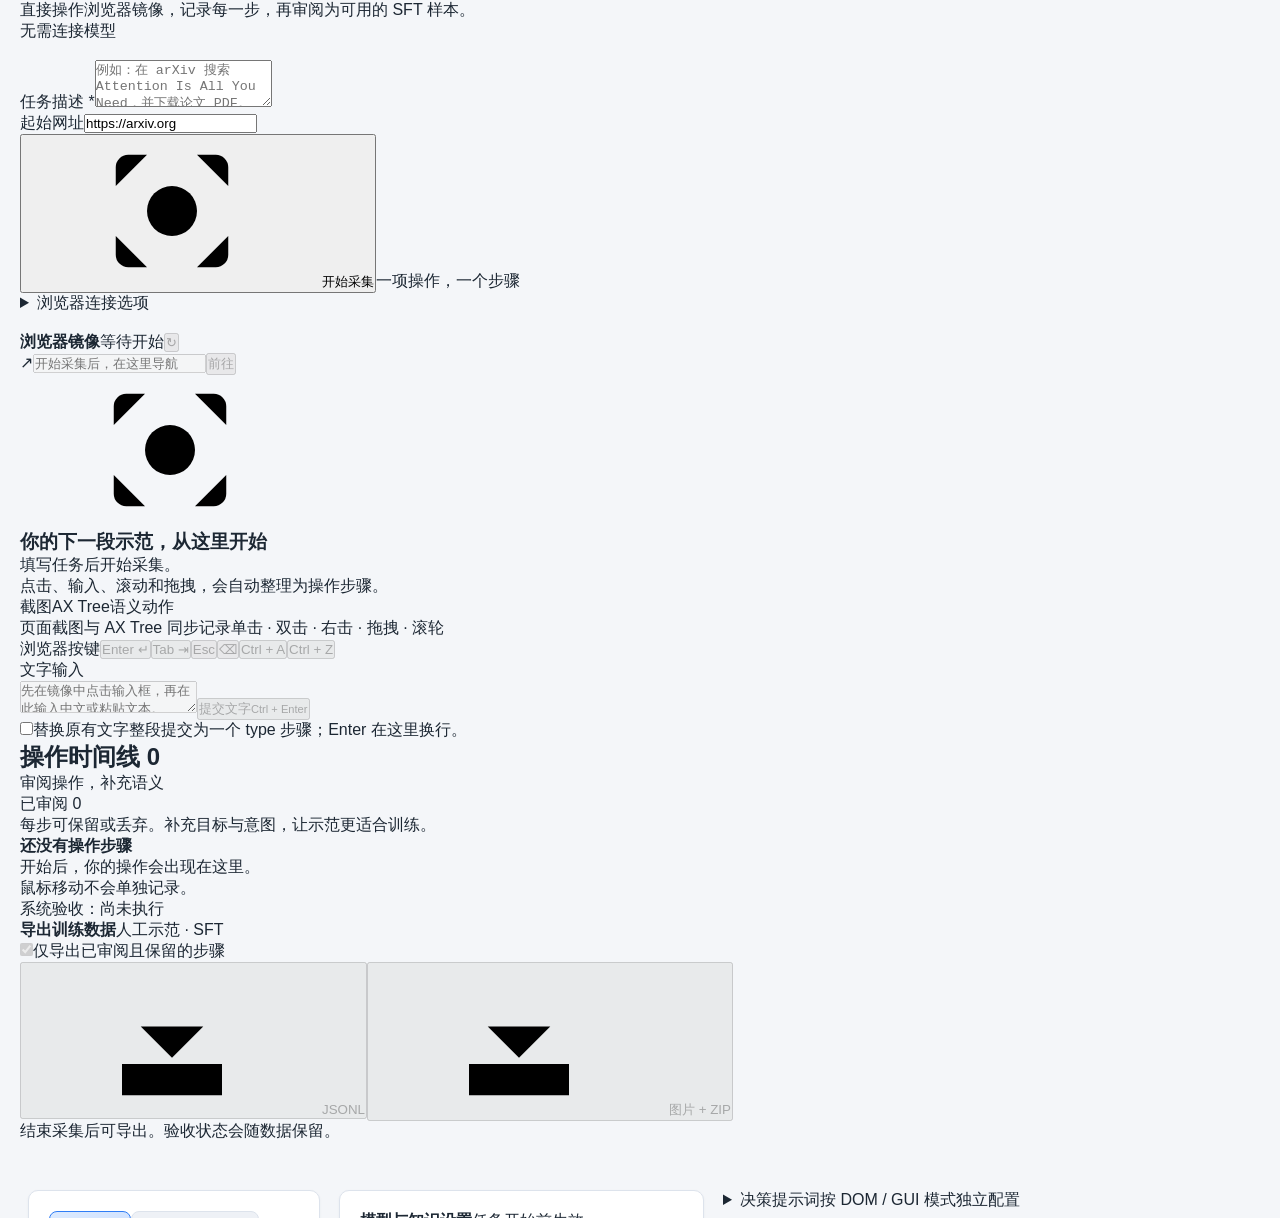
==== commit b9e1ee9b: "Release v1.0.0: publish current agent framework source" ====
--- a/viz/static/index.html
+++ b/viz/static/index.html
@@ -1,777 +1,3103 @@
-<!DOCTYPE html>
-<html lang="zh-CN">
-<head>
-<meta charset="UTF-8">
-<meta name="viewport" content="width=device-width, initial-scale=1.0">
-<title>Agent Studio · Windows 工作台</title>
-<link rel="stylesheet" href="/assets/components.css">
-<link rel="stylesheet" href="/assets/workspace.css">
-<script src="/assets/workspace.js" defer></script>
-</head>
-<body>
-  <nav id="topnav" aria-label="工作台导航">
-    <div class="brand"><span class="brand-mark">a</span><span class="brand-name">Agent Studio<small>LOCAL WORKSPACE</small></span></div>
-    <div class="nav-label">WORKSPACE</div>
-    <button class="navbtn active" id="nav-run"><span class="nav-icon">⊞</span>任务配置</button>
-    <button class="navbtn" id="nav-live"><span class="nav-icon">◎</span>实时运行</button>
-    <button class="navbtn" id="nav-local"><span class="nav-icon">▤</span>历史轨迹</button>
-    <div class="nav-label">TOOLS</div>
-    <button class="navbtn" id="nav-chat"><span class="nav-icon">◇</span>模型对话</button>
-    <div class="sidebar-foot"><div class="platform-pill"><i></i>本地 Windows</div>配置 · 运行 · 观察<br>每一步都清晰可见</div>
-  </nav>
-  <main id="workspace">
-    <header id="workspace-head"><div class="breadcrumb">工作台 <span>/</span> <b id="view-title">任务配置</b></div><div class="head-right"><span class="conn off" id="conn"><span class="led"></span><span id="conn-text">连接中</span></span><span class="version">LOCAL</span></div></header>
-    <div id="statusbar" style="display:none">
-      <div class="item"><span class="label">任务</span><span class="value" id="st-taskno"><button id="btn-prev" class="outline-btn" aria-label="上一项任务">‹</button> <span id="st-taskno-text">—</span> <button id="btn-next" class="outline-btn" aria-label="下一项任务">›</button></span></div>
-      <div class="item instruction"><span class="label">任务指令</span><span class="value" id="st-instruction">等待启动任务</span></div>
-      <div class="item"><span class="label">任务 ID</span><span class="value" id="st-example">—</span></div>
-      <div class="item"><span class="label">执行步数</span><span class="value" id="st-step">—</span></div>
-      <div class="item"><span class="label">状态</span><span class="value" id="st-status"><span class="badge ended">空闲</span></span></div>
-      <div class="item"><span class="label">结果</span><span class="value" id="st-result">—</span></div>
-      <span id="st-reward" hidden></span>
-      <button id="btn-interrupt" class="run-btn stop" style="width:auto;display:none">停止运行</button>
-    </div>
-    <section id="view-run" class="active" aria-label="任务配置">
-      <div id="run-body" class="scroll">
-        <div class="page-intro"><div><div class="eyebrow">WINDOWS AGENT</div><h1>开始一个新任务</h1><p class="page-sub">配置模型与任务，在本机执行并实时查看每一次调用。</p></div><button class="outline-btn" id="btn-open-live">打开实时工作区 ↗</button></div>
-        <div id="run-form">
-          <div class="config-main">
-            <section class="surface task-config" id="task-config"><div class="surface-title"><span class="section-number">01</span>任务描述<span class="surface-caption">描述目标，配置完成后即可运行</span></div><div class="surface-content">
-              <div class="task-compose">
-                <div class="field task-description"><label for="local-task">希望 Agent 完成什么？</label><textarea id="local-task" rows="4" placeholder="例如：打开浏览器，搜索 Attention Is All You Need，找到论文并下载 PDF。"></textarea><div class="quick-tasks"><button data-task="打开浏览器，搜索 Attention Is All You Need，找到论文并下载 PDF。">搜索并下载论文</button><button data-task="打开 Windows 计算器，计算 (128 + 256) × 3，并报告结果。" data-mode="desktop">操作计算器</button><button data-task="打开记事本，写入今天的工作计划，并将文件保存到桌面。" data-mode="desktop">创建文本文件</button></div></div>
-                <div class="task-actions"><button id="btn-local-start" class="run-btn">开始运行 →</button><button id="btn-test" class="outline-btn">测试模型连接</button><p class="task-action-note">运行后自动打开实时工作区<br>随时查看过程、停止任务</p></div>
-              </div>
-              <div class="field"><label for="download-dir">下载保存目录（可选）</label><input id="download-dir" type="text" placeholder="例如 D:\paper"><span class="field-help">任务中明确的下载目录优先；否则使用此处目录，均留空时使用当前版本的 downloads。</span></div>
-              <div id="form-feedback" class="form-feedback" role="status" aria-live="polite" hidden></div>
-              <div class="field-grid task-options">
-                <div class="field"><label for="execution-mode">执行模式</label><select id="execution-mode"><option value="browser_first">浏览器优先</option><option value="desktop">通用桌面 · 兼容模式</option></select><span class="field-help" id="execution-mode-help">使用独立浏览器，按网页结构定位和执行</span></div>
-                <div class="field"><label for="browser-mode">浏览器模式</label><select id="browser-mode"><option value="incognito">无痕浏览器</option><option value="normal">普通浏览器</option></select><span class="field-help">主任务与子任务共用所选浏览器模式</span></div>
-                <div class="field"><label for="local-maxsteps">最大执行步数</label><input id="local-maxsteps" type="number" value="20" min="1" max="100"><span class="field-help">到达上限后结束本次任务</span></div>
-                <div class="field"><label>运行环境</label><input value="本地 Windows 桌面" readonly><span class="field-help">执行桌面任务时，请保持目标窗口可用</span></div>
-              </div>
-            </div></section>
-            <section class="surface"><div class="surface-title"><span class="section-number">02</span>模型配置<span class="surface-caption">选择预设，也可输入自定义模型</span></div><div class="surface-content field-grid">
-              <div class="model-column"><div class="model-label"><i></i>决策模型</div><div class="field"><label for="run-model">模型名称</label><input id="run-model" list="decision-model-options" placeholder="选择或输入模型名称"><datalist id="decision-model-options"></datalist></div><div class="field"><label for="run-model-url">API 地址</label><input id="run-model-url" type="url" placeholder="http://localhost:8000/v1"></div><details class="endpoint"><summary>认证设置</summary><div class="field"><label for="run-model-apikey">API Key</label><input id="run-model-apikey" type="password" value="EMPTY" autocomplete="off"></div></details></div>
-              <div class="model-column"><div class="model-label"><i></i>定位模型 · Grounding</div><div class="field"><label for="run-ground">模型名称</label><input id="run-ground" list="ground-model-options" placeholder="选择或输入模型名称"><datalist id="ground-model-options"></datalist></div><div class="field"><label for="run-ground-url">API 地址</label><input id="run-ground-url" type="url" placeholder="http://localhost:8001/v1"></div><details class="endpoint"><summary>协议与认证</summary><div class="field"><label for="run-ground-type">定位协议</label><select id="run-ground-type"><option value="ui-venus2">UI-Venus-2 · 归一化坐标</option><option value="ui-tars">UI-TARS · 像素坐标</option></select></div><div class="field"><label for="run-ground-apikey">API Key</label><input id="run-ground-apikey" type="password" value="EMPTY" autocomplete="off"></div></details></div>
-            </div></section>
-            <details class="surface advanced-settings"><summary>高级设置 <span class="surface-caption">浏览器上下文、超时与当前系统提示词</span></summary><div class="surface-content"><div class="timeout-grid"><div class="field"><label for="model-timeout">决策超时 / 秒</label><input id="model-timeout" type="number" min="1" max="3600" value="60"></div><div class="field"><label for="ground-timeout">定位超时 / 秒</label><input id="ground-timeout" type="number" min="1" max="3600" value="60"></div><div class="field"><label for="step-timeout">单步超时 / 秒</label><input id="step-timeout" type="number" min="1" max="3600" value="120"></div></div><div class="field-help">决策、定位与单步执行分别受超时预算限制。</div><div class="field-grid"><div class="field"><label for="planner-attempts">规划尝试次数</label><input id="planner-attempts" type="number" min="1" max="10" value="5"><span class="field-help">含第一次；默认最多 4 次纠错重试，共享单步超时预算</span></div><div class="field"><label for="ax-max-chars">AX 字符预算</label><input id="ax-max-chars" type="number" min="1" max="1000000" value="12000"><span class="field-help">精简网页结构的字符上限，独立于模型 token 预算</span></div><div class="field"><label for="screenshot-max-edge">浏览器截图最长边 / 像素</label><input id="screenshot-max-edge" type="number" min="1" max="16384" value="1280"><span class="field-help">等比例缩小模型输入截图，节点操作使用原始网页坐标</span></div></div><details class="endpoint"><summary>查看当前 Windows 系统提示词</summary><pre class="readonly-prompt" id="preview-system-prompt">正在读取…</pre><div class="field-help">只读预览；每次调用的实际消息可在实时工作区查看。</div></details></div></details>
-          </div>
-          <aside class="surface run-summary"><div class="summary-title">运行概览<span class="summary-platform">WINDOWS</span></div><div class="surface-content summary-content"><div><div class="summary-label">环境</div><div class="summary-value">本地 Windows</div><div class="summary-label">执行模式</div><div class="summary-value" id="summary-mode">浏览器优先</div><div class="summary-label">浏览器模式</div><div class="summary-value" id="summary-browser-mode">无痕浏览器</div><div class="summary-label">决策模型</div><div class="summary-value" id="summary-model">加载中…</div><div class="summary-label">定位模型</div><div class="summary-value" id="summary-ground">加载中…</div></div><div><div class="summary-label">执行预算</div><div class="summary-value" id="summary-budget">最多 20 步 · 单步 120 秒</div><div class="summary-label">配置草稿</div><div class="summary-value" id="draft-status">自动保存在此浏览器</div></div></div>
-            <div class="run-progress" id="run-running" hidden><div class="run-statline"><span id="run-cur-status">运行中</span><strong id="run-cur-elapsed">0 s</strong></div><div class="progress-track"><span id="run-progress-fill"></span></div><div class="run-statline"><span id="run-cur-task">—</span><strong id="run-cur-step">0 / 20</strong></div><button id="btn-stop" class="run-btn stop">停止运行</button><details class="console-details"><summary>进程日志 <span id="run-cur-pid"></span></summary><pre id="run-output" class="run-output">等待进程输出…</pre></details></div>
-          </aside>
-        </div>
-      </div>
-    </section>
-    <section id="view-live" aria-label="实时运行">
-      <div class="live-toolbar"><h2>运行工作区</h2><input id="live-search" type="search" aria-label="搜索轨迹" placeholder="搜索动作、输入或输出"><select id="live-filter" aria-label="筛选轨迹"><option value="all">全部事件</option><option value="decision">决策调用</option><option value="planning">任务规划</option><option value="region_selection">网页选区</option><option value="grounding">定位调用</option><option value="verification">核验调用</option><option value="status">执行与状态</option><option value="error">异常事件</option></select><button id="btn-follow" class="follow-btn" aria-pressed="true">● 跟随最新</button><button id="btn-export" class="outline-btn">导出轨迹 ↓</button></div>
-      <div class="live-grid"><section class="surface live-panel event-panel"><div class="panel-head">执行轨迹<span id="event-count" class="meta">0 EVENTS</span></div><div id="live-events"><div class="empty">任务启动后，执行步骤将在这里实时出现。</div></div></section>
-        <div class="monitor-center"><section class="surface live-panel screen-panel"><div class="panel-head">屏幕观察<span id="screen-meta" class="meta">WAITING</span><button id="btn-zoom" class="outline-btn" title="放大截图" aria-label="放大截图" disabled>⤢</button></div><div id="screen-stage" class="screen-stage"><div class="stage-empty"><div class="screen-icon"></div>等待屏幕观察<br><span>浏览器决策可直接使用网页结构，截图随视觉调用更新</span></div></div><div class="screen-caption"><span id="screen-caption">最近一次模型截图</span><span>点击图片放大</span></div></section><details id="live-browser-context" class="surface browser-details"><summary>子任务与网页区域<span id="browser-context-meta">等待观察</span></summary><pre id="browser-context" class="readonly-prompt">等待浏览器子任务与观察数据</pre></details><div id="live-plan" class="surface"></div></div>
-        <section class="surface live-panel io-panel" aria-label="模型输入输出">
-          <div class="panel-head">模型输入 / 输出<span id="io-type" class="meta">INSPECTOR</span></div>
-          <div class="io-call-meta" id="io-meta">选择一条调用或执行事件</div>
-          <div class="io-main">
-            <section class="io-block input-block" aria-labelledby="io-input-title"><div class="io-block-head"><h3 id="io-input-title">输入 <span>INPUT</span></h3><button data-copy-io="input" aria-label="复制模型输入">复制</button></div><pre id="io-input" tabindex="0">选择左侧调用，查看发送给模型的输入。</pre></section>
-            <section class="io-block output-block" aria-labelledby="io-output-title"><div class="io-block-head"><h3 id="io-output-title">输出 <span>OUTPUT</span></h3><button data-copy-io="output" aria-label="复制模型输出">复制</button></div><pre id="io-output" tabindex="0">模型返回的结果会实时显示在这里。</pre></section>
-          </div>
-          <div class="io-tabs" role="group" aria-label="补充调用信息"><button data-io-tab="messages" aria-expanded="false" aria-haspopup="dialog" aria-controls="io-details">完整消息</button><button data-io-tab="event" aria-expanded="false" aria-haspopup="dialog" aria-controls="io-details">事件 JSON</button><button data-io-tab="logs" aria-expanded="false" aria-haspopup="dialog" aria-controls="io-details">进程日志</button></div>
-          <section id="io-details" role="dialog" aria-modal="false" aria-labelledby="io-detail-title" hidden><div class="io-toolbar"><span id="io-detail-title">完整消息</span><button id="btn-copy-io">复制</button><button id="btn-close-io" aria-label="收起补充信息">收起</button></div><pre id="io-content" tabindex="0"></pre></section>
-          <div class="io-foot" id="io-foot">实时更新 · 向上滚动轨迹会暂停跟随</div>
-        </section>
-      </div><div id="timeline" hidden></div>
-    </section>
-    <section id="view-local" aria-label="历史轨迹"><div class="scroll"><div class="history-toolbar"><div><div class="eyebrow">RUN ARCHIVE</div><h1>历史轨迹</h1></div><input id="history-search" type="search" aria-label="搜索历史任务" placeholder="搜索任务描述或运行 ID"><select id="history-filter" aria-label="筛选历史结果"><option value="all">全部结果</option><option value="success">成功</option><option value="failed">失败</option><option value="other">运行中 / 已终止</option></select><button id="history-refresh" class="outline-btn">刷新</button></div><p class="page-sub">回看每次本机任务的屏幕、动作与执行结果。</p><div id="local-body" style="display:flex;flex-direction:column;gap:16px"></div></div></section>
-  <!-- 会话调试视图：ChatGPT 式自由对话，多会话 -->
-  <div id="view-chat">
-    <div id="chat-app">
-      <div id="chat-sidebar">
-        <button id="chat-new">＋ 新建会话</button>
-        <div id="chat-session-list"></div>
-      </div>
-      <div id="chat-main">
-        <div id="chat-settings">
-          <select id="chat-model-type" title="模型类型（切换会自动填充对应默认模型）">
-            <option value="decision">决策模型</option>
-            <option value="grounding">Grounding 模型</option>
-            <option value="ui-venus2">UI-Venus-2 Grounding</option>
-          </select>
-          <select id="chat-provider">
-            <option value="vllm">vllm</option>
-            <option value="openai">openai</option>
-            <option value="anthropic">anthropic</option>
-            <option value="gemini">gemini</option>
-            <option value="open_router">open_router</option>
-          </select>
-          <input id="chat-model" list="chat-model-options" placeholder="模型名">
-          <datalist id="chat-model-options">
-            <option value="Qwen3.5-9B"></option>
-            <option value="UI-TARS-1.5-7B"></option>
-          </datalist>
-          <input id="chat-url" placeholder="模型 URL">
-          <input id="chat-key" type="password" placeholder="API Key">
-          <button id="chat-clear">清空本会话</button>
-        </div>
-        <div id="chat-messages"><div class="chat-empty">点左侧「＋ 新建会话」开始<br>可以输入文字、上传图片，或直接 Ctrl+V 粘贴图片</div></div>
-        <div id="chat-preview-imgs"></div>
-        <div id="chat-input-bar">
-          <button id="chat-img-btn" title="上传图片">🖼</button>
-          <textarea id="chat-input" placeholder="输入消息，Enter 发送，Shift+Enter 换行，可直接粘贴图片"></textarea>
-          <button id="chat-send">发送</button>
-        </div>
-        <input type="file" id="chat-file-input" accept="image/*" style="display:none" multiple>
-      </div>
-    </div>
-    <div id="chat-new-modal" style="display:none">
-      <div class="chat-modal-box">
-        <h3>新建会话</h3>
-        <p>请选择初始模型类型（顶部可随时切换）</p>
-        <button class="chat-new-type" data-type="decision">决策模型<br><small>Qwen3.5-9B</small></button>
-        <button class="chat-new-type" data-type="grounding">Grounding 模型<br><small>UI-TARS-1.5-7B</small></button>
-        <button class="chat-new-type" data-type="ui-venus2">UI-Venus-2 Grounding<br><small>UI-Venus-2-9B</small></button>
-        <button id="chat-new-cancel">取消</button>
-      </div>
-    </div>
-  </div>
-
-
-  </main>
-  <div id="overlay"><img id="overlay-img" src=""></div>
-
-<script>
-function esc(s) { if (s == null) return ''; const d = document.createElement('div'); d.textContent = String(s); return d.innerHTML; }
-function nearBottom() { const tl = document.getElementById('timeline'); return tl.scrollHeight - tl.scrollTop - tl.clientHeight < 150; }
-function parseCoord(text) { const nums = String(text || '').match(/\d+/g); return (nums && nums.length >= 2) ? { x: parseInt(nums[0]), y: parseInt(nums[1]) } : null; }
-function formatElapsed(s) {
-  if (s == null) return '';
-  if (s < 1) return (s * 1000).toFixed(0) + ' ms';
-  return s.toFixed(2) + ' s';
-}
-
-// 把 grounding 坐标直接画进图片像素（画成绿圈+中心点），这样放大/缩放都不丢标注
-function annotateImg(img, coord) {
-  if (!img || !coord || coord.x == null || coord.y == null) return;
-  const draw = () => {
-    const w = img.naturalWidth, h = img.naturalHeight;
-    if (!w || !h) return;
-    const cv = document.createElement('canvas');
-    cv.width = w; cv.height = h;
-    const ctx = cv.getContext('2d');
-    ctx.drawImage(img, 0, 0, w, h);
-    const x = coord.x, y = coord.y;  // grounding 坐标即屏幕像素，截图 naturalWidth 即屏幕分辨率
-    const r = Math.max(14, w * 0.022);
-    ctx.strokeStyle = '#12a64d';
-    ctx.lineWidth = Math.max(4, w * 0.004);
-    ctx.beginPath(); ctx.arc(x, y, r, 0, 2 * Math.PI); ctx.stroke();
-    ctx.fillStyle = '#12a64d';
-    ctx.beginPath(); ctx.arc(x, y, Math.max(3, w * 0.0035), 0, 2 * Math.PI); ctx.fill();
-    img.onload = null;
-    img.src = cv.toDataURL('image/png');
-  };
-  if (img.complete && img.naturalWidth) draw();
-  else img.onload = draw;
-}
-
-// 全尺寸截图缓存（只用于点开放大）；卡片显示用缩略图，避免 DOM 里堆几十张全尺寸 base64 导致前端卡死
-const fullSizeShots = new Map();  // shotId -> { b64, coord }
-let shotIdCounter = 0;
-const MAX_FULLSIZE_SHOTS = 40;
-
-function renderShotThumb(img, fullB64, coord) {
-  if (!img || !fullB64) return;
-  const id = ++shotIdCounter;
-  img.dataset.shotId = id;
-  fullSizeShots.set(id, { b64: fullB64, coord: coord || null });
-  while (fullSizeShots.size > MAX_FULLSIZE_SHOTS) {
-    const oldest = fullSizeShots.keys().next().value;
-    fullSizeShots.delete(oldest);
-  }
-  const tmp = new Image();
-  tmp.onload = () => {
-    const w = tmp.naturalWidth, h = tmp.naturalHeight;
-    if (!w || !h) return;
-    const maxW = 480;
-    const scale = Math.min(1, maxW / w);
-    const cw = Math.max(1, Math.round(w * scale)), ch = Math.max(1, Math.round(h * scale));
-    const cv = document.createElement('canvas');
-    cv.width = cw; cv.height = ch;
-    const ctx = cv.getContext('2d');
-    ctx.drawImage(tmp, 0, 0, cw, ch);
-    if (coord && coord.x != null && coord.y != null) {
-      const x = coord.x / w * cw, y = coord.y / h * ch;  // 按 naturalWidth→缩略图比例换算
-      const r = Math.max(8, cw * 0.022);
-      ctx.strokeStyle = '#12a64d';
-      ctx.lineWidth = Math.max(2, cw * 0.004);
-      ctx.beginPath(); ctx.arc(x, y, r, 0, 2 * Math.PI); ctx.stroke();
-      ctx.fillStyle = '#12a64d';
-      ctx.beginPath(); ctx.arc(x, y, Math.max(2, cw * 0.0035), 0, 2 * Math.PI); ctx.fill();
-    }
-    img.src = cv.toDataURL('image/jpeg', 0.72);
-  };
-  tmp.onerror = () => {};
-  tmp.src = 'data:image/png;base64,' + fullB64;
-}
-
-
-function shortPlanText(value) {
-  if (value == null) return '';
-  const text = typeof value === 'string' ? value : JSON.stringify(value);
-  return text.length > 220 ? text.slice(0, 220) + '…' : text;
-}
-
-// Live updates and saved runs share the renderer, including pre-tracker plans.
-function planCardHtml(plan, currentPlanStepId, revision) {
-  const data = Array.isArray(plan) ? {steps: plan} : (plan || {});
-  const steps = Array.isArray(data.steps) ? data.steps : [];
-  if (!steps.length) return '';
-  const currentId = currentPlanStepId != null ? currentPlanStepId : (data.current_plan_step_id != null ? data.current_plan_step_id : data.current_step_id);
-  const labels = {pending: ['⬜', '待执行'], in_progress: ['▶️', '进行中'],
-    done: ['✅', '已完成'], blocked: ['⚠️', '受阻'], skipped: ['⏭️', '已跳过']};
-  let done = 0;
-  const stepsHtml = steps.map((step, i) => {
-    const s = step && typeof step === 'object' ? step : {goal: String(step)};
-    const status = s.status === 'doing' ? 'in_progress' : (labels[s.status] ? s.status : 'pending');
-    if (status === 'done') done++;
-    const id = s.id != null ? s.id : (s.idx != null ? s.idx : i + 1);
-    const current = currentId != null ? String(id) === String(currentId) : status === 'in_progress';
-    const label = labels[status];
-    const detail = [['完成判据', s.completion_criteria], ['证据', s.evidence], ['受阻原因', s.blocked_reason]]
-      .filter(v => v[1] != null && v[1] !== '').map(v => '<div class="plan-meta">' + v[0] + '：' + esc(shortPlanText(v[1])) + '</div>').join('');
-    return '<div class="plan-step ' + status + (current ? ' current' : '') + '" data-plan-step="' + esc(id) + '" data-plan-status="' + status + '">' +
-      label[0] + ' ' + esc((s.idx != null ? s.idx : i + 1) + '. ' + (s.goal || '')) +
-      ' <span class="plan-meta">' + label[1] + (current ? ' · 当前项' : '') + '</span>' + detail + '</div>';
-  }).join('');
-  const kwHtml = Array.isArray(data.keywords) && data.keywords.length ? '<div class="plan-meta">🔑 关键词：' + esc(data.keywords.join(', ')) + '</div>' : '';
-  const fcHtml = data.final_check ? '<div class="plan-meta">🎯 完成判据：' + esc(shortPlanText(data.final_check)) + '</div>' : '';
-  const version = revision != null ? revision : data.revision;
-  return '<div class="card plan-card" data-kind="plan"><div class="card-head"><span class="tag status">📋 任务计划</span>' +
-    '<span class="step">完成 ' + done + ' / ' + steps.length + '</span>' +
-    (version != null ? '<span class="time">版本 ' + esc(version) + '</span>' : '') + '</div>' +
-    '<div class="card-body"><div class="texts">' + stepsHtml + kwHtml + fcHtml + '</div></div></div>';
-}
-
-function updatePlanCard(group, payload) {
-  const plan = payload.plan;
-  const rawRevision = payload.revision != null ? payload.revision : plan && plan.revision;
-  const revision = rawRevision != null && Number.isFinite(Number(rawRevision)) ? Number(rawRevision) : null;
-  if (revision != null && group.planRevision != null && revision < group.planRevision) return;
-  group.planRevision = revision;
-  const html = planCardHtml(plan, payload.current_plan_step_id, revision);
-  if (!html) {
-    if (group.planCard) group.planCard.remove();
-    group.planCard = null;
-    return;
-  }
-  const temp = document.createElement('div');
-  temp.innerHTML = html;
-  const card = temp.firstElementChild;
-  if (group.planCard) group.planCard.replaceWith(card);
-  else group.sectionEl.insertBefore(card, group.sectionEl.firstElementChild && group.sectionEl.firstElementChild.nextSibling);
-  group.planCard = card;
-}
-
-
-// ===== 任务分组 + 翻页 =====
-let taskGroups = [], currentGroup = -1, totalTasks = 0;
-let statusState = {};
-const seenKeys = new Set();
-const pendingCards = {};
-function setText(id, value) { const el = document.getElementById(id); if (el) el.textContent = value == null ? '—' : value; }
-function setStatus(cls, text) { const el = document.getElementById('st-status'); if (el) el.innerHTML = '<span class="badge ' + esc(cls) + '">' + esc(text) + '</span>'; }
-function renderStatus(payload) {
-  if (payload.event === 'task_start') statusState = {instruction:payload.instruction, example:payload.example_id, max_steps:payload.max_steps, step:0, done:false};
-  else if (payload.event === 'step') { statusState.step = payload.step; if (payload.done) statusState.done = true; }
-  else if (payload.event === 'task_end' || payload.event === 'error') { statusState.done = true; statusState.result = payload.result; }
-}
-function renderConfigCard(section, cfg) { const card = document.createElement('div'); card.className='card'; card.textContent=cfg.instruction || ''; section.appendChild(card); }
-function createTaskGroup(payload) {
-  const section = document.createElement('div'); document.getElementById('timeline').appendChild(section);
-  const group = {example_id:payload.example_id,instruction:payload.instruction,config:payload,sectionEl:section,result:null,pendingExecutions:{},planCard:null,planRevision:null,entries:[],selectedKey:null};
-  taskGroups.push(group); renderConfigCard(section,payload);
-  if (typeof workspaceLog === 'function') workspaceLog(group,payload);
-  if (typeof followLatest === 'undefined' || followLatest || currentGroup < 0) switchToGroup(taskGroups.length - 1);
-}
-function switchToGroup(idx) {
-  if (idx < 0 || idx >= taskGroups.length) return;
-  currentGroup=idx;
-  taskGroups.forEach((g,i) => { g.sectionEl.style.display = i === idx ? '' : 'none'; });
-  setText('st-taskno-text',(idx+1)+' / '+(totalTasks || taskGroups.length));
-  setText('st-instruction',taskGroups[idx].instruction); setText('st-example',taskGroups[idx].example_id);
-  document.getElementById('btn-prev').disabled=idx===0; document.getElementById('btn-next').disabled=idx>=taskGroups.length-1;
-  if (typeof refreshWorkspace === 'function') refreshWorkspace();
-}
-function addCard(payload) {
-  if (payload.kind === 'status' && payload.event === 'task_start') { renderStatus(payload); createTaskGroup(payload); return; }
-  if (!taskGroups.length) return;
-  const group = taskGroups[taskGroups.length-1];
-  if (payload.kind === 'status' && payload.event === 'plan_update') { updatePlanCard(group,payload); if (typeof workspaceLog === 'function') workspaceLog(group,payload); return; }
-  if (payload.kind === 'status') { renderStatus(payload); if (payload.event === 'task_end') group.result=payload.result; }
-  if (typeof workspaceLog === 'function') workspaceLog(group,payload);
-}
-function addShotThumb() {}
-function loadLocalRuns() {
-  const body = document.getElementById('local-body');
-  body.innerHTML = '<div class="empty">加载中…</div>';
-  fetch('/local/runs').then(r => r.json()).then(d => renderLocalList(d.runs || [])).catch(() => { body.innerHTML = '<div class="empty">加载失败</div>'; });
-}
-function renderLocalList(runs) {
-  const body = document.getElementById('local-body');
-  if (!runs.length) { body.innerHTML = '<div class="empty">暂无本机轨迹（local_runs/ 目录为空）</div>'; return; }
-  body.innerHTML = runs.map(r => {
-    const time = new Date(r.mtime * 1000).toLocaleString();
-    // 优先看 success（本地任务无独立评测器，score 恒 0）；否则按 score
-    let cls, txt;
-    if (r.status === 'running') { cls = 'unknown'; txt = '进行中 · ' + (r.phase || ''); }
-    else if (r.status === 'interrupted') { cls = 'unknown'; txt = '已终止 · ' + (r.phase || ''); }
-    else if (r.success === true) { cls = 'ok'; txt = '成功'; }
-    else if (r.success === false) { cls = 'fail'; txt = '失败'; }
-    else if (r.score == null) { cls = 'unknown'; txt = '无评测'; }
-    else { cls = r.score >= 1 ? 'ok' : 'fail'; txt = r.score >= 1 ? '成功' : '失败'; }
-    const instr = r.instruction ? '<div class="run-instr">' + esc(r.instruction) + '</div>' : '';
-    let noteHtml = '';
-    try {
-      const note = localStorage.getItem('local_note|' + r.id) || '';
-      if (note) noteHtml = '<div class="run-note" title="' + esc(note) + '">📝 ' + esc(note.slice(0, 40)) + (note.length > 40 ? '…' : '') + '</div>';
-    } catch (e) {}
-    return '<div class="run-item" data-id="' + esc(r.id) + '">' +
-      '<div class="run-head"><span class="run-domain">本地</span>' +
-      '<span class="run-result ' + cls + '">' + txt + '</span>' +
-      '<span class="run-steps">' + r.steps + ' 步 / ' + r.shots + ' 截图</span></div>' +
-      instr +
-      '<div class="run-meta">' + esc(r.id) + ' · ' + time + '</div>' + noteHtml + '</div>';
-  }).join('');
-  body.querySelectorAll('.run-item').forEach(item => {
-    item.addEventListener('click', () => loadLocalDetail(item.dataset.id));
-  });
-}
-function loadLocalDetail(runId) {
-  const body = document.getElementById('local-body');
-  body.innerHTML = '<div class="empty">加载轨迹…</div>';
-  fetch('/local/traj?run=' + encodeURIComponent(runId))
-    .then(r => { if (!r.ok) throw new Error('HTTP ' + r.status); return r.json(); })
-    .then(d => {
-      if (d.ok === false) throw new Error(d.error || '轨迹读取失败');
-      const rawSteps = d.trajectory?.steps || [];
-      const steps = (d.traj || []).map(step => { const raw = rawSteps.find(item => item.step === step.step_num); return {...step, saved_messages:raw?.policy_input, saved_output:raw?.policy_output}; });
-      renderLocalDetail(runId, steps, d.instruction || '', d.plan, d.trajectory);
-    })
-    .catch(error => { body.innerHTML = '<button id="local-backbtn" class="outline-btn">← 返回列表</button><div class="empty">加载失败：' + esc(error.message) + '</div>'; document.getElementById('local-backbtn').addEventListener('click',loadLocalRuns); });
-}
-function formatAction(actionStr) {
-  // 把动作 JSON 转成简洁形式：click('65') / click('搜索按钮') / type('65', 'text')
-  if (!actionStr) return '';
-  try {
-    const a = JSON.parse(actionStr);
-    const name = a.action || '';
-    const args = a.args || {};
-    const ref = args.element_id || args.target_ref;
-    if (name === 'request_finish') return "request_finish('" + (args.answer || '') + "')";
-    if (name === 'fail') return 'fail()';
-    if (name === 'goto') return "goto('" + (args.url || '') + "')";
-    if (ref) {
-      // DOM 定位：click('65')
-      if (name === 'type') return "type('" + ref + "', '" + (args.text || '') + "')";
-      if (name === 'select') return "select('" + ref + "', '" + (args.option || '') + "')";
-      return name + "('" + ref + "')";
-    }
-    // 视觉定位：click('语义描述')
-    if (name === 'type') return "type('" + (args.text || '') + "') → " + (args.target || '');
-    return name + "('" + (args.target || args.url || '') + "')";
-  } catch (e) {
-    return actionStr;
-  }
-}
-
-function renderLocalDetail(runId, traj, instruction, plan, trajectory) {
-  const body = document.getElementById('local-body');
-  const backBtn = '<div style="display:flex;gap:8px;align-items:center;flex-wrap:wrap"><button id="local-backbtn" class="outline-btn">← 返回列表</button><span style="font-size:12px;color:var(--dim);font-family:var(--mono)">' + esc(runId) + '</span>' + (trajectory ? '<button id="local-export" class="outline-btn" style="margin-left:auto">导出完整记录 ↓</button>' : '') + '</div>';
-  const instrCard = instruction ? '<div class="card"><div class="card-body"><div style="font-size:14px;line-height:1.6">' + esc(instruction) + '</div></div></div>' : '';
-  const planCard = planCardHtml(plan);
-  let savedNote = '';
-  try { savedNote = localStorage.getItem('local_note|' + runId) || ''; } catch (e) {}
-  const noteCard = '<div class="card"><div class="card-head"><span class="tag status">📝 运行备注</span></div>' +
-    '<div class="card-body"><div class="texts" style="flex:1"><textarea id="local-note" class="run-note-area" placeholder="记录这次运行的情况、结论、问题…">' + esc(savedNote) + '</textarea></div></div></div>';
-  body.innerHTML = backBtn + noteCard + instrCard + planCard + traj.map(t => localStepCard(runId, t)).join('');
-  document.getElementById('local-backbtn').addEventListener('click', loadLocalRuns);
-  const exportBtn = document.getElementById('local-export');
-  if (exportBtn) exportBtn.addEventListener('click', () => {
-    const url = URL.createObjectURL(new Blob([JSON.stringify(trajectory, null, 2)], {type:'application/json'}));
-    const link = document.createElement('a'); link.href = url; link.download = runId + '.json'; link.click(); setTimeout(() => URL.revokeObjectURL(url), 1000);
-  });
-  const noteEl = document.getElementById('local-note');
-  if (noteEl) noteEl.addEventListener('input', () => { try { localStorage.setItem('local_note|' + runId, noteEl.value); } catch (e) {} });
-}
-function localStepCard(runId, t) {
-  const stepNum = t.step_num;
-  const shotFile = t.screenshot_file || ('step_' + stepNum + '.png');
-  const shotHtml = t.pending && !t.screenshot_file ? '' : '<div class="shot"><img src="/local/shot?run=' + encodeURIComponent(runId) + '&filename=' + encodeURIComponent(shotFile) + '" loading="lazy"></div>';
-  const routing = t.routing || {};
-  const channel = routing.channel || '';
-  const channelHtml = channel ? '<span class="step" style="background:#dceafe;color:#1c6de0">' + esc(channel) + '</span>' : '';
-  const promptHtml = t.prompt ? '<div class="sec-title">模型输入（prompt：任务+记忆+AX-Tree+工具结果）</div><div class="prompt">' + esc(t.prompt) + '</div>' : '';
-  const actionHtml = t.action ? '<div class="sec-title">动作</div><div class="response">' + esc(formatAction(t.action)) + '</div>' : '';
-  const planHtml = t.plan ? '<div class="sec-title">screen_analysis</div><div class="response">' + esc(t.plan) + '</div>' : '';
-  const expectHtml = t.expected_effect ? '<div class="sec-title">expected_effect</div><div class="response">' + esc(t.expected_effect) + '</div>' : '';
-  const outcomeHtml = t.outcome ? '<div class="sec-title">执行结果</div><div class="response">' + esc(String(t.outcome)) + '</div>' : '';
-  const assess = t.assessment || {};
-  // 判定 badge：放卡片头部（图片上方）
-  const status = assess.action_status;
-  let statusHtml = '';
-  if (status) {
-    const bg = status === 'success' ? '#e6f4ea' : (status === 'failure' ? '#fce8e6' : '#fef7e0');
-    const fg = status === 'success' ? '#1e8e3e' : (status === 'failure' ? '#d93025' : '#e37400');
-    statusHtml = '<span class="step" style="background:' + bg + ';color:' + fg + '">' + esc(status) + '</span>';
-  }
-  // observed_effect（判定的详细描述）保留在右侧
-  const observeHtml = assess.observed_effect ? '<div class="sec-title">observed_effect</div><div class="response">' + esc(assess.observed_effect) + '</div>' : '';
-  const exactHtml = (t.saved_messages || t.saved_output) ? '<details class="history-io"><summary>查看模型完整输入 / 原始输出</summary>' +
-    (t.saved_output ? '<div class="sec-title">模型原始输出</div><pre class="response">' + esc(t.saved_output) + '</pre>' : '') +
-    (t.saved_messages ? '<div class="sec-title">完整消息 · 图片以引用显示</div><pre class="prompt">' + esc(JSON.stringify(t.saved_messages, (key, value) => typeof value === 'string' && value.startsWith('data:image/') ? '[内联图片 · ' + value.length + ' 字符]' : value, 2)) + '</pre>' : '') + '</details>' : '';
-  const browserDetails = typeof browserContextText === 'function' ? browserContextText(t, null) : '';
-  const browserHtml = browserDetails ? '<div class="sec-title">子任务与网页区域</div><pre class="prompt">' + esc(browserDetails) + '</pre>' : '';
-  // grounding 定位坐标
-  let gHtml = '';
-  if (t.grounding && t.grounding.length) {
-    gHtml = '<div class="sec-title">Grounding 定位</div><div class="response">' + t.grounding.map(g => {
-      const c = g.coord ? ('(' + g.coord[0] + ', ' + g.coord[1] + ')') : '';
-      return '📍 ' + c + ' — ' + esc(g.query) + (g.elapsed != null ? ' <span style="color:var(--dim)">(' + Math.round(g.elapsed) + ' ms)</span>' : '');
-    }).join('') + '</div>';
-  }
-  // 耗时（决策 + 总）放卡片头部，和实时监控一致用 ⏱
-  const decMs = t.decision_elapsed_ms;
-  const totMs = (t.timing_ms || {}).total;
-  let elapsedHtml = '';
-  if (decMs != null || totMs != null) {
-    const parts = [];
-    if (decMs != null) {
-      const s = decMs / 1000;
-      parts.push('⏱ ' + (s < 1 ? Math.round(decMs) + ' ms' : s.toFixed(1) + 's'));
-    }
-    if (totMs != null) parts.push('总 ' + (totMs / 1000).toFixed(1) + 's');
-    elapsedHtml = '<span class="elapsed">' + esc(parts.join(' · ')) + '</span>';
-  }
-  // 子 Agent 调用
-  let subHtml = '';
-  if (t.subagent) {
-    subHtml = '<div class="sec-title">子 Agent 调用</div><div class="response">任务: ' + esc(t.subagent.task) + '</div>' +
-      (t.subagent.result ? '<div class="prompt">' + esc(t.subagent.result) + '</div>' : '');
-  }
-  return '<div class="card"><div class="card-head"><span class="step">Step ' + stepNum + '</span>' + channelHtml + elapsedHtml + statusHtml + '</div>' +
-    '<div class="card-body">' + shotHtml + '<div class="texts">' + browserHtml + promptHtml + actionHtml + planHtml + expectHtml + gHtml + subHtml + outcomeHtml + observeHtml + exactHtml + '</div></div></div>';
-}
-
-
-/* ===== 截图放大 ===== */
-document.getElementById('overlay').addEventListener('click', () => { document.getElementById('overlay').style.display = 'none'; });
-document.body.addEventListener('click', (e) => {
-  const img = e.target.closest('.shot img') || e.target.closest('.chat-img');
-  if (!img) return;
-  const overlayImg = document.getElementById('overlay-img');
-  const shot = fullSizeShots.get(Number(img.dataset.shotId));
-  if (shot) {
-    // 用缓存的全尺寸重绘（含 grounding 标注），避免放大时只有缩略图
-    const tmp = new Image();
-    tmp.onload = () => {
-      const w = tmp.naturalWidth, h = tmp.naturalHeight;
-      const cv = document.createElement('canvas');
-      cv.width = w; cv.height = h;
-      const ctx = cv.getContext('2d');
-      ctx.drawImage(tmp, 0, 0);
-      const c = shot.coord;
-      if (c && c.x != null && c.y != null) {
-        const x = c.x, y = c.y;  // 全尺寸截图，坐标即像素
-        const r = Math.max(14, w * 0.022);
-        ctx.strokeStyle = '#12a64d';
-        ctx.lineWidth = Math.max(4, w * 0.004);
-        ctx.beginPath(); ctx.arc(x, y, r, 0, 2 * Math.PI); ctx.stroke();
-        ctx.fillStyle = '#12a64d';
-        ctx.beginPath(); ctx.arc(x, y, Math.max(3, w * 0.0035), 0, 2 * Math.PI); ctx.fill();
-      }
-      overlayImg.src = cv.toDataURL('image/png');
-      document.getElementById('overlay').style.display = 'flex';
-    };
-    tmp.src = 'data:image/png;base64,' + shot.b64;
-  } else {
-    overlayImg.src = img.src;
-    document.getElementById('overlay').style.display = 'flex';
-  }
-});
-
-
-/* ===== 会话调试 ===== */
-let chatSessions = [];       // [{id,name,type,provider,model,url,key,messages:[]}]
-let chatActiveId = null;
-let chatPendingImgs = [];    // 待发送图片 data URL
-let chatSending = false;
-let chatSeq = 1;
-let chatLoaded = false;
-
-const CHAT_DEFAULTS = {
-  decision:  { type: 'decision', label: '决策模型', provider: 'vllm', model: 'Qwen3.5-9B', url: 'http://7.246.80.237:9028/v1', key: 'EMPTY' },
-  grounding: { type: 'grounding', label: 'Grounding 模型', provider: 'vllm', model: 'UI-TARS-1.5-7B', url: 'http://7.246.80.237:49999/v1', key: 'EMPTY' },
-  'ui-venus2': { type: 'ui-venus2', label: 'UI-Venus-2 Grounding', provider: 'vllm', model: 'UI-Venus-2-9B', url: 'http://7.246.80.189:8001/v1', key: 'EMPTY' },
-};
-const CHAT_LS_KEY = 'agent_chat_sessions_v1';
-
-function curSession() { return chatSessions.find(s => s.id === chatActiveId) || null; }
-function loadChatSessions() {
-  try { const raw = localStorage.getItem(CHAT_LS_KEY); if (raw) chatSessions = JSON.parse(raw) || []; } catch (e) {}
-  // 兼容旧数据 / 缺配置的会话：用对应类型的默认模型补上，避免用户每次手动输入
-  for (const s of chatSessions) {
-    const d = CHAT_DEFAULTS[s.type] || CHAT_DEFAULTS.decision;
-    if (!s.provider) s.provider = d.provider;
-    if (!s.model) s.model = d.model;
-    if (!s.url) s.url = d.url;
-    if (!s.key) s.key = d.key;
-    if (!s.label) s.label = d.label;
-  }
-  if (chatSessions.length) chatActiveId = chatSessions[chatSessions.length - 1].id;
-  chatSeq = chatSessions.length + 1;
-}
-function saveChatSessions() {
-  try { localStorage.setItem(CHAT_LS_KEY, JSON.stringify(chatSessions)); }
-  catch (e) {
-    try {
-      const slim = chatSessions.map(s => ({ ...s, messages: s.messages.map(m => ({ ...m, content: (m.content || []).filter(c => c.type !== 'image_url') })) }));
-      localStorage.setItem(CHAT_LS_KEY, JSON.stringify(slim));
-    } catch (e2) {}
-  }
-}
-function newChatSession(type) {
-  const d = CHAT_DEFAULTS[type] || CHAT_DEFAULTS.decision;
-  const s = { id: 's' + Date.now() + '_' + chatSeq, name: '会话 ' + chatSeq++, type: d.type, label: d.label,
-              provider: d.provider, model: d.model, url: d.url, key: d.key, messages: [] };
-  chatSessions.push(s); chatActiveId = s.id;
-  saveChatSessions(); renderChatSidebar(); syncSettingsFromSession(); renderChat();
-}
-function deleteChatSession(id) {
-  chatSessions = chatSessions.filter(s => s.id !== id);
-  if (chatActiveId === id) chatActiveId = chatSessions.length ? chatSessions[chatSessions.length - 1].id : null;
-  saveChatSessions(); renderChatSidebar();
-  if (chatActiveId) { syncSettingsFromSession(); renderChat(); } else { renderChat(); syncSettingsFromSession(); }
-}
-function renderChatSidebar() {
-  const box = document.getElementById('chat-session-list');
-  if (!chatSessions.length) { box.innerHTML = '<div class="chat-empty" style="margin-top:24px;font-size:12px">还没有会话</div>'; return; }
-  box.innerHTML = chatSessions.map(s =>
-    '<div class="chat-sess' + (s.id === chatActiveId ? ' active' : '') + '" data-id="' + esc(s.id) + '">' +
-    '<span class="name">' + esc(s.name) + '</span>' +
-    '<span class="type-badge ' + s.type + '">' + (s.type === 'decision' ? '决策' : 'Grounding') + '</span>' +
-    '<button class="del" data-del="' + esc(s.id) + '" title="删除">✕</button></div>').join('');
-  box.querySelectorAll('.chat-sess').forEach(el => el.addEventListener('click', () => {
-    if (el.dataset.id) { chatActiveId = el.dataset.id; renderChatSidebar(); syncSettingsFromSession(); renderChat(); }
-  }));
-  box.querySelectorAll('.del').forEach(b => b.addEventListener('click', e => {
-    e.stopPropagation(); if (confirm('删除这个会话？')) deleteChatSession(b.dataset.del);
-  }));
-}
-function syncSettingsFromSession() {
-  const s = curSession();
-  const typeSel = document.getElementById('chat-model-type');
-  if (!s) { typeSel.value = 'decision'; return; }
-  typeSel.value = s.type;
-  document.getElementById('chat-provider').value = s.provider;
-  document.getElementById('chat-model').value = s.model;
-  document.getElementById('chat-url').value = s.url;
-  document.getElementById('chat-key').value = s.key;
-}
-function syncSettingsToSession() {
-  const s = curSession(); if (!s) return;
-  s.provider = document.getElementById('chat-provider').value;
-  s.model = document.getElementById('chat-model').value;
-  s.url = document.getElementById('chat-url').value;
-  s.key = document.getElementById('chat-key').value;
-  saveChatSessions();
-}
-function initChatView() {
-  if (!chatLoaded) { loadChatSessions(); chatLoaded = true; }
-  renderChatSidebar();
-  if (chatActiveId) { syncSettingsFromSession(); renderChat(); }
-  else {
-    // 无会话时也预填默认决策模型，避免每次手动输入
-    const d = CHAT_DEFAULTS.decision;
-    document.getElementById('chat-model-type').value = d.type;
-    document.getElementById('chat-provider').value = d.provider;
-    document.getElementById('chat-model').value = d.model;
-    document.getElementById('chat-url').value = d.url;
-    document.getElementById('chat-key').value = d.key;
-  }
-}
-
-function chatTextOf(m) {
-  if (typeof m.content === 'string') return m.content;
-  if (!Array.isArray(m.content)) return '';
-  let t = '';
-  for (const c of m.content) { if (typeof c === 'string') t += c; else if (c && c.type === 'text') t += c.text; }
-  return t;
-}
-function chatImgsOf(m) {
-  if (!Array.isArray(m.content)) return [];
-  return m.content.filter(c => c && c.type === 'image_url' && c.image_url && c.image_url.url).map(c => c.image_url.url);
-}
-function renderChat() {
-  const s = curSession();
-  const box = document.getElementById('chat-messages');
-  if (!s || !s.messages.length) {
-    box.innerHTML = '<div class="chat-empty">' + (s ? '开始对话，测试「' + esc(s.label) + '」的能力<br>输入文字、上传图片，或 Ctrl+V 粘贴图片' : '点左侧「＋ 新建会话」开始') + '</div>';
-    return;
-  }
-  const coordByUserIdx = {};
-  for (let i = 0; i < s.messages.length; i++) {
-    if (s.messages[i].role !== 'assistant') continue;
-    const coord = parseCoord(chatTextOf(s.messages[i]));
-    if (!coord) continue;
-    for (let j = i - 1; j >= 0; j--) {
-      if (s.messages[j].role === 'user' && chatImgsOf(s.messages[j]).length) { coordByUserIdx[j] = coord; break; }
-    }
-  }
-  box.innerHTML = s.messages.map((m, i) => chatMsgHtml(m, coordByUserIdx[i])).join('');
-  box.querySelectorAll('.chat-point-btn').forEach(b => b.addEventListener('click', () => {
-    const pt = b.parentElement.querySelector('.chat-point');
-    if (pt) { pt.classList.toggle('show'); b.classList.toggle('on'); }
-  }));
-  box.scrollTop = box.scrollHeight;
-}
-function chatMsgHtml(m, coord) {
-  const isUser = m.role === 'user';
-  const text = chatTextOf(m);
-  const imgs = chatImgsOf(m);
-  const isGrounding = curSession() && (curSession().type === 'grounding' || curSession().type === 'ui-venus2');
-  const isNorm1000 = curSession() && curSession().type === 'ui-venus2';
-  let imgHtml = '';
-  if (imgs.length) {
-    imgHtml = '<div class="chat-imgs">' + imgs.map((u, k) => {
-      if (isUser && isGrounding && coord && k === 0) {
-        const px = isNorm1000
-          ? Math.max(0, Math.min(100, coord.x / 1000 * 100))
-          : Math.max(0, Math.min(100, coord.x / 1920 * 100));
-        const py = isNorm1000
-          ? Math.max(0, Math.min(100, coord.y / 1000 * 100))
-          : Math.max(0, Math.min(100, coord.y / 1080 * 100));
-        return '<div class="chat-img-wrap"><img class="chat-img" src="' + esc(u) + '">' +
-          '<span class="chat-point" style="left:' + px + '%;top:' + py + '%"></span>' +
-          '<button class="chat-point-btn">📍 定位点 (' + coord.x + ',' + coord.y + ')</button></div>';
-      }
-      return '<img class="chat-img" src="' + esc(u) + '">';
-    }).join('') + '</div>';
-  }
-  const bubble = imgHtml + (text ? '<div class="chat-text">' + esc(text) + '</div>' : '');
-  return '<div class="chat-msg ' + (isUser ? 'user' : 'assistant') + '">' +
-    '<div class="chat-avatar">' + (isUser ? '🧑' : '🤖') + '</div>' +
-    '<div class="chat-bubble">' + bubble + '</div></div>';
-}
-function appendChatMsg(role, text, imgs, session) {
-  const s = session || curSession(); if (!s) return;
-  const content = [];
-  if (imgs && imgs.length) for (const u of imgs) content.push({ type: 'image_url', image_url: { url: u } });
-  if (text) content.push({ type: 'text', text });
-  s.messages.push({ role, content });
-  saveChatSessions(); if (curSession() === s) renderChat();
-}
-function renderChatPreview() {
-  const box = document.getElementById('chat-preview-imgs');
-  box.innerHTML = chatPendingImgs.map((u, i) =>
-    '<div class="pv"><img src="' + esc(u) + '"><button class="rm" data-i="' + i + '">×</button></div>').join('');
-  box.querySelectorAll('.rm').forEach(b => b.addEventListener('click', () => {
-    chatPendingImgs.splice(parseInt(b.dataset.i, 10), 1); renderChatPreview();
-  }));
-  document.getElementById('chat-img-btn').classList.toggle('active', chatPendingImgs.length > 0);
-}
-function addPendingImage(dataUrl) { chatPendingImgs.push(dataUrl); renderChatPreview(); }
-function sendChat() {
-  const s = curSession();
-  if (chatSending || !s) return;
-  const input = document.getElementById('chat-input');
-  const text = input.value.trim();
-  if (!text && !chatPendingImgs.length) return;
-  const imgs = [...chatPendingImgs]; chatPendingImgs = []; renderChatPreview();
-  input.value = '';
-  appendChatMsg('user', text, imgs);
-  const box = document.getElementById('chat-messages');
-  box.insertAdjacentHTML('beforeend',
-    '<div class="chat-msg assistant" id="chat-typing"><div class="chat-avatar">🤖</div>' +
-    '<div class="chat-bubble"><span class="chat-typing"><span class="dot"></span><span class="dot"></span><span class="dot"></span> 思考中…</span></div></div>');
-  box.scrollTop = box.scrollHeight;
-  chatSending = true; document.getElementById('chat-send').disabled = true;
-  const payload = {
-    engine: { engine_type: s.provider, model: s.model, base_url: s.url },
-    messages: s.messages,
-    generation: { temperature: 0.0, max_new_tokens: 4096 },
-    api_key: s.key || undefined,
-  };
-  fetch('/debug/chat', { method: 'POST', headers: { 'Content-Type': 'application/json' }, body: JSON.stringify(payload) })
-    .then(r => r.json()).then(d => {
-      const t = document.getElementById('chat-typing'); if (t) t.remove();
-      const imgs = (d.ok && d.annotation_image) ? [d.annotation_image] : null;
-      appendChatMsg('assistant', d.ok ? (d.response || '') : ('⚠️ 调用失败：' + (d.error || '未知错误')), imgs, s);
-      chatSending = false; document.getElementById('chat-send').disabled = false;
-      document.getElementById('chat-input').focus();
-    }).catch(e => {
-      const t = document.getElementById('chat-typing'); if (t) t.remove();
-      appendChatMsg('assistant', '⚠️ 请求失败：' + e, null, s);
-      chatSending = false; document.getElementById('chat-send').disabled = false;
-    });
-}
-// 新建会话弹窗
-document.getElementById('chat-new').addEventListener('click', () => {
-  document.getElementById('chat-new-modal').style.display = 'flex';
-});
-document.querySelectorAll('.chat-new-type').forEach(b => b.addEventListener('click', () => {
-  document.getElementById('chat-new-modal').style.display = 'none';
-  newChatSession(b.dataset.type);
-}));
-document.getElementById('chat-new-cancel').addEventListener('click', () => {
-  document.getElementById('chat-new-modal').style.display = 'none';
-});
-// 顶部模型类型切换：自动填充对应默认模型
-document.getElementById('chat-model-type').addEventListener('change', e => {
-  const type = e.target.value;
-  const d = CHAT_DEFAULTS[type] || CHAT_DEFAULTS.decision;
-  const s = curSession();
-  if (s) {
-    s.type = d.type; s.label = d.label;
-    s.provider = d.provider; s.model = d.model; s.url = d.url; s.key = d.key;
-    saveChatSessions(); renderChatSidebar();
-  }
-  document.getElementById('chat-provider').value = d.provider;
-  document.getElementById('chat-model').value = d.model;
-  document.getElementById('chat-url').value = d.url;
-  document.getElementById('chat-key').value = d.key;
-});
-// 图片上传 / 粘贴
-document.getElementById('chat-img-btn').addEventListener('click', () => document.getElementById('chat-file-input').click());
-document.getElementById('chat-file-input').addEventListener('change', e => {
-  for (const f of e.target.files) {
-    const reader = new FileReader();
-    reader.onload = () => addPendingImage(reader.result);
-    reader.readAsDataURL(f);
-  }
-  e.target.value = '';
-});
-document.getElementById('chat-input').addEventListener('paste', e => {
-  const items = e.clipboardData && e.clipboardData.items;
-  if (!items) return;
-  for (const it of items) {
-    if (it.type && it.type.startsWith('image/')) {
-      const f = it.getAsFile(); if (!f) continue;
-      const reader = new FileReader();
-      reader.onload = () => addPendingImage(reader.result);
-      reader.readAsDataURL(f);
-    }
-  }
-});
-document.getElementById('chat-send').addEventListener('click', sendChat);
-document.getElementById('chat-input').addEventListener('keydown', e => {
-  if (e.key === 'Enter' && !e.shiftKey) { e.preventDefault(); sendChat(); }
-});
-document.getElementById('chat-clear').addEventListener('click', () => {
-  const s = curSession(); if (!s) return;
-  if (!confirm('清空本会话的全部消息？')) return;
-  s.messages = []; chatPendingImgs = [];
-  saveChatSessions(); renderChat(); renderChatPreview();
-});
-['chat-provider', 'chat-model', 'chat-url', 'chat-key'].forEach(id =>
-  document.getElementById(id).addEventListener('change', syncSettingsToSession));
-
-
-</script>
-</body>
-</html>
+<!DOCTYPE html>
+<html lang="zh">
+<head>
+<meta charset="UTF-8">
+<meta name="viewport" content="width=device-width, initial-scale=1.0">
+<title>文鳐 Yaero · 工作空间</title>
+<link rel="icon" type="image/svg+xml" href="/static/brand/yaero-app.svg">
+<link rel="alternate icon" type="image/png" sizes="32x32" href="/static/brand/yaero-app-32.png">
+<style>
+  :root {
+    --bg: #f4f6f9;
+    --panel: #ffffff;
+    --panel2: #eef1f6;
+    --border: #dde3ec;
+    --text: #1c2733;
+    --dim: #6b7c8f;
+    --accent: #2f7df6;
+    --accent-decision: #2f7df6;
+    --accent-grounding: #12a64d;
+    --accent-status: #e08c00;
+    --code-bg: #1c2733;      /* 代码块保持深色，易读 */
+    --code-text: #d6dfe9;
+    --mono: "SFMono-Regular", Consolas, "Courier New", monospace;
+    --radius: 10px;
+  }
+  * { box-sizing: border-box; margin: 0; padding: 0; }
+  body { background: var(--bg); color: var(--text); font-family: -apple-system, "Segoe UI", "Microsoft YaHei", sans-serif; height: 100vh; display: flex; flex-direction: column; overflow: hidden; }
+
+  /* ===== 顶部导航栏 ===== */
+  #topnav {
+    background: var(--panel); border-bottom: 1px solid var(--border);
+    padding: 14px 20px; display: flex; align-items: center; gap: 22px;
+    flex-shrink: 0; box-shadow: 0 2px 10px rgba(30,50,80,.06); z-index: 20;
+  }
+  #topnav .brand { font-size: 17px; font-weight: 800; letter-spacing: .3px; color: var(--text); display: flex; align-items: center; gap: 8px; }
+  #topnav .brand .dot { width: 9px; height: 9px; border-radius: 50%; background: var(--accent); box-shadow: 0 0 8px var(--accent); }
+  #topnav .navbtn {
+    background: var(--panel2); color: var(--text); border: 1px solid var(--border);
+    padding: 9px 18px; border-radius: var(--radius); cursor: pointer; font-size: 14px; font-weight: 600;
+    transition: all .15s; display: flex; align-items: center; gap: 6px;
+  }
+  #topnav .navbtn:hover { border-color: var(--accent); color: var(--accent); transform: translateY(-1px); }
+  #topnav .navbtn.active { background: linear-gradient(135deg, #dceafe, #cfe1ff); border-color: var(--accent); color: var(--accent); }
+  #topnav .conn { margin-left: auto; display: flex; align-items: center; gap: 7px; font-size: 13px; color: var(--dim); }
+  #topnav .conn .led { width: 8px; height: 8px; border-radius: 50%; }
+  #topnav .conn.on .led { background: #12a64d; box-shadow: 0 0 6px #12a64d; }
+  #topnav .conn.off .led { background: #e05252; box-shadow: 0 0 6px #e05252; }
+
+  /* ===== 状态栏 ===== */
+  #statusbar {
+    background: var(--panel2); border-bottom: 1px solid var(--border);
+    padding: 12px 20px; display: flex; flex-wrap: wrap; gap: 12px 30px; align-items: center; flex-shrink: 0;
+  }
+  #statusbar .item { display: flex; flex-direction: column; gap: 3px; min-width: 120px; }
+  #statusbar .label { font-size: 12px; color: var(--dim); text-transform: uppercase; letter-spacing: .5px; }
+  #statusbar .value { font-size: 15px; font-weight: 600; }
+  #statusbar .instruction { flex: 1 1 320px; }
+  #statusbar .instruction .value { font-size: 14px; line-height: 1.45; }
+  .badge { display: inline-block; padding: 3px 12px; border-radius: 12px; font-size: 13px; font-weight: 600; }
+  .badge.running { background: #d9f2e3; color: #128a41; }
+  .badge.ended { background: #fdeed0; color: #b56d00; }
+  .badge.done { background: #dceafe; color: #1c6de0; }
+  .badge.failed { background: #fbdddd; color: #c93636; }
+
+  /* ===== 视图切换 ===== */
+  #view-live, #view-history, #view-run, #view-debug, #view-chat, #view-local { display: none; flex-direction: column; flex: 1; min-height: 0; }
+  #view-live.active, #view-history.active, #view-run.active, #view-debug.active, #view-chat.active, #view-local.active { display: flex; }
+
+  /* ===== 时间线 / 历史列表 滚动容器 ===== */
+  .scroll { flex: 1; overflow-y: auto; padding: 20px; display: flex; flex-direction: column; gap: 18px; }
+  .empty { color: var(--dim); text-align: center; margin-top: 60px; font-size: 15px; }
+
+  /* ===== 卡片 ===== */
+  .card { background: var(--panel); border: 1px solid var(--border); border-radius: var(--radius); overflow: hidden; flex-shrink: 0; box-shadow: 0 1px 3px rgba(30,50,80,.05); }
+  .card-head { display: flex; align-items: center; gap: 10px; padding: 11px 15px; border-bottom: 1px solid var(--border); background: var(--panel2); }
+  .card-head .tag { font-size: 12px; font-weight: 700; text-transform: uppercase; letter-spacing: .5px; padding: 3px 10px; border-radius: 6px; }
+  .tag.decision { background: #dceafe; color: #1c6de0; }
+  .tag.grounding { background: #d9f2e3; color: #128a41; }
+  .tag.status { background: #fdeed0; color: #b56d00; }
+  .card-head .step { font-size: 13px; font-weight: 700; color: #b56d00; background: #fdeed0; padding: 3px 10px; border-radius: 6px; }
+  .card-head .elapsed { font-size: 13px; font-weight: 700; color: var(--accent); background: #dceafe; padding: 3px 10px; border-radius: 6px; font-family: var(--mono); }
+  .card-head .time { margin-left: auto; font-size: 12px; color: var(--dim); font-family: var(--mono); }
+  .card-body { padding: 14px 15px; display: flex; gap: 18px; }
+  .shot { flex: 0 0 790px; position: relative; cursor: zoom-in; align-self: flex-start; }
+  .shot img { width: 790px; border-radius: 6px; border: 1px solid var(--border); display: block; }
+  /* grounding 坐标绿色圆圈标注 */
+  .marker { position: absolute; width: 34px; height: 34px; border: 3px solid var(--accent-grounding); border-radius: 50%; transform: translate(-50%, -50%); pointer-events: none; box-shadow: 0 0 10px rgba(18,166,77,.8); }
+  .marker::after { content: ''; position: absolute; left: 50%; top: 50%; width: 6px; height: 6px; background: var(--accent-grounding); border-radius: 50%; transform: translate(-50%, -50%); }
+  .texts { flex: 1; min-width: 0; display: flex; flex-direction: column; gap: 10px; }
+  .sec-title { font-size: 12px; color: var(--dim); text-transform: uppercase; letter-spacing: .5px; }
+  .prompt { font-size: 14px; line-height: 1.6; color: var(--code-text); white-space: pre-wrap; max-height: 460px; overflow-y: auto; font-family: var(--mono); background: var(--code-bg); padding: 11px; border-radius: 6px; }
+  .response { font-size: 14px; line-height: 1.6; white-space: pre-wrap; max-height: 320px; overflow-y: auto; font-family: var(--mono); background: var(--code-bg); color: var(--code-text); padding: 11px; border-radius: 6px; border-left: 3px solid var(--accent-decision); }
+  .card.grounding .response { border-left-color: var(--accent-grounding); }
+  .coord-note { font-size: 14px; font-weight: 700; color: var(--accent-grounding); }
+  .prompt.reflection { border-left: 3px solid var(--accent-status); }
+
+  /* 模型思考中动画 + 流式填充 + 截图淡入 */
+  .spinner { display: inline-block; width: 14px; height: 14px; border: 2px solid var(--border); border-top-color: var(--accent); border-radius: 50%; animation: spin 0.8s linear infinite; margin-right: 6px; vertical-align: -2px; }
+  @keyframes spin { to { transform: rotate(360deg); } }
+  .response.loading { color: var(--dim); }
+  .model-brief { font-size: 14px; line-height: 1.5; font-weight: 600; color: var(--text); }
+  .model-details { border-top: 1px solid var(--border); padding-top: 9px; font-size: 12px; color: var(--dim); }
+  .model-details summary { cursor: pointer; font-weight: 600; }
+  .model-details .sec-title { margin: 12px 0 5px; }
+  .model-details .prompt, .model-details .response { max-height: 300px; font-size: 12px; }
+  .status-message { font-size: 14px; line-height: 1.5; color: var(--text); overflow-wrap: anywhere; }
+  .status-alert { border-color: #eeb3b3; background: #fff8f8; }
+  .status-alert .card-head { background: #fff1f1; }
+  .compact-step { border: 1px solid var(--border); border-radius: 12px; background: var(--panel); overflow: hidden; flex-shrink: 0; }
+  .compact-step-head { display: flex; align-items: center; gap: 12px; padding: 10px 14px; border-bottom: 1px solid var(--border); }
+  .compact-step-head strong { font-size: 13px; white-space: nowrap; color: var(--accent); }
+  .compact-action { font: 600 14px var(--mono); color: var(--text); overflow: hidden; text-overflow: ellipsis; white-space: nowrap; min-width: 0; }
+  .operation-mode { display: inline-flex; align-items: center; padding: 3px 7px; border-radius: 5px; font: 700 10px var(--mono); white-space: nowrap; background: #e8f4ec; color: #19714a; }
+  .operation-mode.gui { background: #e9f0fb; color: #2d63a8; }
+  .operation-mode.blocked { background: #fff1e1; color: #9a6418; }
+  .operation-mode.framework, .operation-mode.observe { background: #eef0f3; color: #687587; }
+  .operation-mode[hidden] { display: none; }
+  .prompt-profile { display: inline-flex; align-items: center; padding: 3px 7px; border: 1px solid var(--border); border-radius: 5px; font-size: 10px; font-weight: 600; white-space: nowrap; color: var(--dim); }
+  .prompt-profile[hidden] { display: none; }
+  .compact-step-verification { margin-left: auto; display: flex; gap: 8px; flex-wrap: wrap; justify-content: flex-end; }
+  .compact-step-status { color: var(--dim); font-size: 12px; white-space: nowrap; }
+  .action-effect-state { font-size: 12px; white-space: nowrap; color: var(--dim); }
+  .action-effect-state.passed { color: #19714a; }
+  .action-effect-state.failed { color: #b73b3b; }
+  .action-effect-state.pending { color: #9a6418; }
+  .action-effect-state[hidden] { display: none; }
+  .jev-io { border-top: 1px solid var(--border); padding: 9px 14px; font-size: 12px; color: var(--dim); }
+  .jev-io[hidden] { display: none; }
+  .jev-io summary { cursor: pointer; font-weight: 600; }
+  .jev-call-panel { padding: 10px 0; display: grid; gap: 8px; }
+  .jev-call-panel + .jev-call-panel { border-top: 1px solid var(--border); }
+  .jev-call-panel pre { max-height: 280px; font-size: 12px; }
+  .jev-input-images { display: flex; gap: 10px; flex-wrap: wrap; }
+  .jev-input-images figure { width: min(260px, 100%); margin: 0; }
+  .jev-input-images .shot { width: 100%; }
+  .jev-input-images img { width: 100%; max-height: 180px; object-fit: contain; }
+  .paper-identity { border-top: 1px solid var(--border); padding: 9px 14px; font-size: 12px; color: var(--dim); }
+  .paper-identity[hidden] { display: none; }
+  .paper-identity-label { font-weight: 600; color: var(--text); }
+  .paper-identity-label.matched { color: #19714a; }
+  .paper-identity-label.different { color: #b73b3b; }
+  .paper-identity-reason { margin: 4px 0; overflow-wrap: anywhere; }
+  .paper-identity summary { cursor: pointer; }
+  .paper-identity pre { max-height: 280px; font-size: 12px; }
+  .paper-identity-entry + .paper-identity-entry { border-top: 1px solid var(--border); margin-top: 8px; padding-top: 8px; }
+  .compact-step-time { color: var(--dim); font: 12px var(--mono); white-space: nowrap; }
+  .compact-step-body { display: grid; grid-template-columns: minmax(220px, 340px) minmax(0, 1fr); align-items: start; gap: 14px; padding: 12px 14px; }
+  .compact-step .shot { width: 100%; flex: none; }
+  .compact-step .shot img { width: 100%; max-height: 220px; object-fit: contain; background: #f8fafc; }
+  .compact-step-note { font-size: 13px; line-height: 1.5; color: var(--dim); overflow-wrap: anywhere; }
+  .compact-step-more { border-top: 1px solid var(--border); padding: 8px 14px; color: var(--dim); font-size: 12px; }
+  .compact-step-more summary { cursor: pointer; font-weight: 600; }
+  .compact-step-detail { padding: 8px 0 2px; white-space: pre-wrap; overflow-wrap: anywhere; max-height: 340px; overflow-y: auto; font: 12px/1.5 var(--mono); }
+  .compact-step-detail + .compact-step-detail { border-top: 1px solid var(--border); }
+  @media (max-width: 720px) { .compact-step-body { grid-template-columns: 1fr; } .compact-step-head { flex-wrap: wrap; } }
+  #st-reason { display: none; flex-basis: 100%; padding: 9px 12px; border-radius: 8px; background: #fff1f1; color: #9f3030; font-size: 13px; font-weight: 600; }
+  .shot img.fade-in { animation: fadeIn 0.45s ease; }
+  @keyframes fadeIn { from { opacity: 0; } to { opacity: 1; } }
+  .cursor-blink { display: inline-block; width: 2px; height: 14px; background: var(--accent); vertical-align: -2px; animation: blink 0.7s step-end infinite; }
+  @keyframes blink { 50% { opacity: 0; } }
+
+  /* 历史运行列表 */
+  .run-item { background: var(--panel); border: 1px solid var(--border); border-radius: var(--radius); padding: 14px 16px; cursor: pointer; transition: border-color .15s, box-shadow .15s; box-shadow: 0 1px 3px rgba(30,50,80,.04); }
+  .run-item:hover { border-color: var(--accent); box-shadow: 0 2px 8px rgba(47,125,246,.12); }
+  .run-item.removing { transition: opacity .22s ease, transform .22s ease; opacity: 0; transform: translateX(-18px); pointer-events: none; }
+  .run-head { display: flex; align-items: center; gap: 12px; margin-bottom: 7px; }
+  .run-domain { font-size: 13px; font-weight: 700; color: var(--accent); text-transform: uppercase; }
+  .run-result { font-size: 12px; font-weight: 600; padding: 3px 11px; border-radius: 12px; }
+  .run-result.ok { background: #d9f2e3; color: #128a41; }
+  .run-result.fail { background: #fbdddd; color: #c93636; }
+  .run-result.unknown { background: #fdeed0; color: #b56d00; }
+  .run-steps { font-size: 12px; color: var(--dim); margin-left: auto; }
+  .run-tokens { font-size: 12px; color: var(--dim); margin-left: 12px; white-space: nowrap; }
+  .run-del { margin-left: 10px; background: transparent; border: 1px solid var(--border); color: #c93636; padding: 2px 10px; border-radius: 6px; cursor: pointer; font-size: 12px; }
+  .run-del:hover { background: #fbdddd; border-color: #c93636; }
+  .run-instr { font-size: 14px; color: #41505f; margin-bottom: 5px; line-height: 1.45; }
+  .run-meta { font-size: 12px; color: var(--dim); font-family: var(--mono); }
+  .run-note { font-size: 12px; color: #8a6d3b; margin-top: 6px; text-align: right; white-space: nowrap; overflow: hidden; text-overflow: ellipsis; }
+
+  /* 历史返回按钮 */
+  #history-backbtn { align-self: flex-start; background: var(--panel); color: var(--text); border: 1px solid var(--border); padding: 8px 16px; border-radius: var(--radius); cursor: pointer; font-size: 13px; font-weight: 600; }
+  .run-note-area { width: 100%; min-height: 80px; resize: vertical; background: var(--panel2); color: var(--text); border: 1px solid var(--border); border-radius: 6px; padding: 12px; font: 13px/1.6 -apple-system,"Segoe UI","Microsoft YaHei",sans-serif; }
+  .debug-open-btn { flex-shrink: 0; padding: 3px 10px; border: 1px solid var(--accent); border-radius: 8px; background: #dceafe; color: var(--accent); font-size: 11px; font-weight: 600; cursor: pointer; }
+  .debug-open-btn:hover { background: #cfe1ff; }
+  #history-backbtn:hover { border-color: var(--accent); color: var(--accent); }
+
+  /* 运行视图 */
+  #run-body.scroll { padding: clamp(20px, 2.2vw, 44px); }
+  #run-form { width: 100%; min-height: 760px; background: transparent; border: none; padding: 0; display: grid; grid-template-columns: minmax(300px, .78fr) minmax(420px, 1.08fr) minmax(620px, 1.72fr); gap: clamp(18px, 1.5vw, 30px); align-items: stretch; }
+  .run-panel { background: var(--panel); border: 1px solid var(--border); border-radius: var(--radius); padding: clamp(20px, 1.5vw, 28px); min-height: 760px; box-shadow: 0 1px 3px rgba(30,50,80,.05); }
+  @media (max-width: 1450px) { #run-form { grid-template-columns: minmax(280px, .8fr) minmax(360px, 1fr) minmax(520px, 1.45fr); } }
+  @media (max-width: 1080px) { #run-form { grid-template-columns: repeat(2, minmax(320px, 1fr)); } .run-panel:last-child { grid-column: 1 / -1; } }
+  @media (max-width: 720px) { #run-form { grid-template-columns: 1fr; } .run-panel:last-child { grid-column: auto; } .run-panel { min-height: auto; } .experiment-text { height: 440px; min-height: 440px; } }
+  .run-sec-title { font-size: 13px; color: var(--dim); text-transform: uppercase; letter-spacing: .5px; margin: 16px 0 10px; }
+  .run-sec-title:first-child { margin-top: 0; }
+  .experiment-text { width: 100%; min-height: 590px; height: 590px; resize: vertical; background: var(--code-bg); color: var(--code-text); border: 1px solid var(--border); border-radius: 6px; padding: 14px; font: 13px/1.6 var(--mono); }
+  .experiment-note { font-size: 12px; color: var(--dim); margin: 7px 0; }
+  .roi-canvas { display: none; width: 100%; max-height: 210px; object-fit: contain; border: 1px dashed var(--border); cursor: crosshair; background: var(--panel2); }
+  .roi-canvas.active { display: block; }
+  .run-row { display: flex; align-items: center; gap: 12px; margin-bottom: 10px; }
+  .run-row label { width: 165px; font-size: 14px; color: var(--dim); }
+  .run-row select, .run-row input { flex: 1; min-height: 38px; background: var(--panel2); border: 1px solid var(--border); color: var(--text); padding: 8px 10px; border-radius: 6px; font-size: 14px; font-family: var(--mono); }
+  .run-btn { background: var(--accent); color: #fff; border: none; padding: 10px 20px; border-radius: var(--radius); cursor: pointer; font-size: 14px; font-weight: 600; margin-top: 12px; width: 100%; }
+  .run-btn:hover { opacity: .92; }
+  .run-btn.stop { background: #c93636; margin-top: 8px; }
+  .run-btn#btn-to-live { background: var(--panel2); color: var(--text); border: 1px solid var(--border); margin-top: 8px; }
+  .tab-btn { flex: 1; padding: 9px 14px; border: 1px solid var(--border); border-radius: 8px; background: var(--panel2); cursor: pointer; font-size: 13px; font-weight: 600; color: var(--dim); }
+  .tab-btn.active { background: linear-gradient(135deg, #dceafe, #cfe1ff); border-color: var(--accent); color: var(--accent); font-weight: 700; }
+  .run-note { margin-top: 12px; font-size: 12px; color: var(--dim); }
+  #run-status-card { max-width: 480px; background: var(--panel); border: 1px solid var(--border); border-radius: var(--radius); padding: 20px; margin-bottom: 16px; }
+  .run-status-line { display: flex; gap: 12px; margin-bottom: 8px; font-size: 14px; align-items: baseline; }
+  .run-status-line .label { width: 130px; color: var(--dim); flex-shrink: 0; }
+  .run-output { background: var(--code-bg); color: var(--code-text); border-radius: var(--radius); padding: 12px; font-family: var(--mono); font-size: 12.5px; line-height: 1.5; max-height: 400px; overflow-y: auto; white-space: pre-wrap; }
+
+  .history-step-body { align-items: flex-start; }
+  .history-shots { flex: 0 0 46%; min-width: 0; display: flex; flex-direction: column; gap: 14px; }
+  .history-shots .shot { flex: 0 0 auto; width: 100%; }
+  .history-shots .shot img { width: 100%; }
+  .history-step-text { flex: 1 1 0; min-width: 0; display: flex; flex-direction: column; gap: 10px; }
+  .history-grounding { border: 1px solid #c8ead5; border-radius: 7px; padding: 10px; background: #f6fcf8; }
+  .history-grounding .response { max-height: none; }
+  .history-codeagent { border: 1px solid #f0d9b5; border-radius: 7px; background: #fdf8ef; margin-top: 10px; overflow: hidden; }
+  .history-codeagent summary { cursor: pointer; padding: 10px; font-weight: 700; list-style: none; user-select: none; }
+  .history-codeagent summary::-webkit-details-marker { display: none; }
+  .history-codeagent summary::before { content: '▸ '; }
+  .history-codeagent[open] summary::before { content: '▾ '; }
+  .codeagent-toggle { margin-left: 8px; font-weight: 400; color: var(--dim); font-size: 12px; }
+  .codeagent-step { padding: 8px 10px; border-top: 1px dashed #f0d9b5; }
+  .codeagent-step-head { font-size: 12px; color: #b56d00; font-weight: 700; margin-bottom: 4px; }
+  .codeagent-step .response { max-height: none; white-space: pre-wrap; }
+  @media (max-width: 980px) { .history-step-body { flex-direction: column; } .history-shots { flex-basis: auto; width: 100%; } }
+  #overlay { display: none; position: fixed; inset: 0; background: rgba(0,0,0,.88); z-index: 100; align-items: center; justify-content: center; cursor: zoom-out; }
+  #overlay img { max-width: 96vw; max-height: 96vh; }
+
+  /* 模型调试：三栏精确请求重放界面 */
+  #debug-body { padding: 20px; overflow: auto; }
+  #debug-grid { display: grid; grid-template-columns: minmax(260px,.65fr) minmax(420px,1.25fr) minmax(330px,.9fr); gap: 16px; align-items: start; }
+  .debug-panel { background:var(--panel); border:1px solid var(--border); border-radius:var(--radius); padding:16px; min-width:0; }
+  .debug-panel h3 { font-size:14px; margin-bottom:12px; }
+  .debug-panel label { display:block; color:var(--dim); font-size:12px; margin:10px 0 4px; }
+  .debug-panel input,.debug-panel select,.debug-panel textarea { width:100%; padding:8px; border:1px solid var(--border); border-radius:6px; font:12px var(--mono); background:var(--panel2); color:var(--text); }
+  .debug-panel textarea { min-height:100px; resize:vertical; white-space:pre; }
+  .debug-editor { min-height:720px !important; background:var(--code-bg) !important; color:var(--code-text) !important; line-height:1.5; }
+  .debug-btn { width:100%; margin-top:12px; padding:10px; border:0; border-radius:6px; background:var(--accent); color:white; font-weight:700; cursor:pointer; }
+  .debug-btn.secondary { background:var(--panel2); color:var(--text); border:1px solid var(--border); }
+  .debug-warning { padding:10px; border-radius:6px; background:#fff4d6; color:#805300; font-size:12px; line-height:1.45; }
+  .debug-result { min-height:250px; max-height:520px; overflow:auto; background:var(--code-bg); color:var(--code-text); white-space:pre-wrap; font:13px/1.55 var(--mono); padding:12px; border-radius:6px; }
+  .debug-thumb { position:relative; margin-top:12px; border:1px solid var(--border); border-radius:6px; overflow:hidden; }
+  .debug-thumb img { display:block; width:100%; }
+  .debug-coord { position:absolute; border:3px solid #12a64d; width:30px; height:30px; border-radius:50%; transform:translate(-50%,-50%); box-shadow:0 0 8px #12a64d; }
+  .debug-meta { margin-top:10px; color:var(--dim); font:12px var(--mono); white-space:pre-wrap; }
+  @media (max-width: 1180px) { #debug-grid { grid-template-columns:1fr 1fr; } #debug-grid .debug-panel:last-child { grid-column:1/-1; } }
+
+  /* 会话调试：ChatGPT 式聊天界面（多会话） */
+  #chat-app { display: flex; height: 100%; }
+  #chat-sidebar { flex-shrink: 0; width: 220px; background: var(--panel2); border-right: 1px solid var(--border); display: flex; flex-direction: column; padding: 12px; gap: 10px; }
+  #chat-new { padding: 10px; border: 1px dashed var(--accent); border-radius: 10px; background: #dceafe; color: var(--accent); font-size: 13.5px; font-weight: 700; cursor: pointer; }
+  #chat-new:hover { background: #cfe1ff; }
+  #chat-session-list { flex: 1; overflow-y: auto; display: flex; flex-direction: column; gap: 6px; }
+  .chat-sess { display: flex; align-items: center; gap: 8px; padding: 10px 12px; border: 1px solid var(--border); border-radius: 10px; background: var(--panel); cursor: pointer; transition: all .12s; }
+  .chat-sess:hover { border-color: var(--accent); }
+  .chat-sess.active { border-color: var(--accent); background: #dceafe; }
+  .chat-sess .name { flex: 1; font-size: 13px; font-weight: 600; color: var(--text); white-space: nowrap; overflow: hidden; text-overflow: ellipsis; }
+  .chat-sess .type-badge { font-size: 10px; font-weight: 700; padding: 2px 7px; border-radius: 8px; }
+  .type-badge.decision { background: #dceafe; color: #1c6de0; }
+  .type-badge.grounding { background: #d9f2e3; color: #128a41; }
+  .chat-sess .del { border: none; background: transparent; color: var(--dim); cursor: pointer; font-size: 14px; padding: 0 2px; }
+  .chat-sess .del:hover { color: #c93636; }
+  #chat-main { flex: 1; min-width: 0; display: flex; flex-direction: column; }
+  #chat-settings { flex-shrink: 0; display: flex; gap: 8px; padding: 12px 16px; border-bottom: 1px solid var(--border); flex-wrap: wrap; align-items: center; background: var(--panel2); }
+  #chat-settings .set-label { font-size: 12px; color: var(--dim); font-weight: 700; }
+  #chat-model-type { font-weight: 700; }
+  #chat-settings select, #chat-settings input { min-height: 34px; padding: 6px 10px; border: 1px solid var(--border); border-radius: 8px; background: var(--panel); color: var(--text); font: 12.5px var(--mono); }
+  #chat-settings #chat-model { width: 160px; }
+  #chat-settings #chat-url { width: 240px; flex: 1; min-width: 160px; }
+  #chat-settings #chat-key { width: 130px; }
+  #chat-clear { margin-left: auto; padding: 7px 14px; border: 1px solid var(--border); border-radius: 8px; background: var(--panel); color: var(--text); cursor: pointer; font-size: 12.5px; }
+  #chat-clear:hover { border-color: #c93636; color: #c93636; }
+  #chat-messages { flex: 1; overflow-y: auto; padding: 26px 20px; display: flex; flex-direction: column; gap: 18px; }
+  .chat-empty { color: var(--dim); text-align: center; margin-top: 80px; font-size: 14px; line-height: 1.8; }
+  .chat-msg { display: flex; gap: 10px; max-width: 82%; align-items: flex-start; }
+  .chat-msg.user { align-self: flex-end; flex-direction: row-reverse; }
+  .chat-msg.assistant { align-self: flex-start; }
+  .chat-avatar { flex-shrink: 0; width: 30px; height: 30px; border-radius: 9px; display: flex; align-items: center; justify-content: center; font-size: 15px; }
+  .chat-msg.user .chat-avatar { background: linear-gradient(135deg,#2f7df6,#7cb0ff); }
+  .chat-msg.assistant .chat-avatar { background: linear-gradient(135deg,#12a64d,#7ed3a2); }
+  .chat-bubble { padding: 11px 15px; border-radius: 14px; font-size: 14px; line-height: 1.65; min-width: 0; overflow-wrap: break-word; }
+  .chat-msg.user .chat-bubble { background: var(--accent); color: #fff; border-bottom-right-radius: 4px; }
+  .chat-msg.assistant .chat-bubble { background: var(--panel); border: 1px solid var(--border); color: var(--text); border-bottom-left-radius: 4px; }
+  .chat-bubble .chat-text { white-space: pre-wrap; word-break: break-word; }
+  .chat-bubble img { display: block; max-width: 260px; max-height: 200px; border-radius: 10px; margin: 4px 0; border: 1px solid rgba(0,0,0,.12); cursor: zoom-in; }
+  .chat-bubble .chat-imgs { display: flex; flex-wrap: wrap; gap: 8px; }
+  .chat-img-wrap { position: relative; display: inline-block; }
+  .chat-img-wrap .chat-img { display: block; max-width: 260px; max-height: 200px; border-radius: 10px; border: 1px solid rgba(0,0,0,.12); }
+  .chat-point { position: absolute; width: 18px; height: 18px; border: 3px solid #12a64d; border-radius: 50%; transform: translate(-50%,-50%); box-shadow: 0 0 10px rgba(18,166,77,.85); pointer-events: none; display: none; z-index: 2; }
+  .chat-point::after { content: ''; position: absolute; left: 50%; top: 50%; width: 4px; height: 4px; background: #12a64d; border-radius: 50%; transform: translate(-50%,-50%); }
+  .chat-point.show { display: block; }
+  .chat-point-btn { display: block; margin-top: 4px; padding: 3px 10px; border: 1px solid var(--border); border-radius: 8px; background: var(--panel2); color: var(--accent-grounding, #12a64d); font-size: 11px; cursor: pointer; }
+  .chat-point-btn:hover { border-color: #12a64d; background: #d9f2e3; }
+  .chat-point-btn.on { background: #d9f2e3; border-color: #12a64d; font-weight: 700; }
+  .chat-bubble .chat-meta { font-size: 11px; opacity: .6; margin-top: 6px; }
+  .chat-msg.assistant .chat-bubble code, .chat-msg.assistant .chat-bubble pre { background: var(--code-bg); color: var(--code-text); border-radius: 6px; font-family: var(--mono); }
+  .chat-msg.assistant .chat-bubble code { padding: 1px 5px; font-size: 12.5px; }
+  .chat-msg.assistant .chat-bubble pre { padding: 10px; overflow-x: auto; margin: 8px 0; white-space: pre-wrap; }
+  .chat-typing { display: inline-flex; gap: 4px; align-items: center; color: var(--dim); font-size: 13px; }
+  .chat-typing .dot { width: 6px; height: 6px; border-radius: 50%; background: var(--dim); animation: chatBlink 1.2s infinite; }
+  .chat-typing .dot:nth-child(2) { animation-delay: .2s; }
+  .chat-typing .dot:nth-child(3) { animation-delay: .4s; }
+  @keyframes chatBlink { 0%,80%,100% { opacity:.25; } 40% { opacity:1; } }
+  #chat-input-bar { flex-shrink: 0; display: flex; gap: 10px; padding: 14px 16px; border-top: 1px solid var(--border); align-items: flex-end; background: var(--panel); }
+  #chat-img-btn { flex-shrink: 0; width: 40px; height: 40px; border: 1px solid var(--border); border-radius: 10px; background: var(--panel2); cursor: pointer; font-size: 18px; }
+  #chat-img-btn:hover { border-color: var(--accent); }
+  #chat-img-btn.active { border-color: var(--accent); background: #dceafe; }
+  #chat-input { flex: 1; min-height: 42px; max-height: 160px; resize: none; padding: 11px 14px; border: 1px solid var(--border); border-radius: 12px; background: var(--panel2); color: var(--text); font: 14px/1.5 -apple-system,"Segoe UI","Microsoft YaHei",sans-serif; }
+  #chat-input:focus { outline: none; border-color: var(--accent); }
+  #chat-send { flex-shrink: 0; padding: 0 20px; height: 42px; border: none; border-radius: 12px; background: var(--accent); color: #fff; font-size: 14px; font-weight: 700; cursor: pointer; }
+  #chat-send:hover { opacity: .92; }
+  #chat-send:disabled { opacity: .5; cursor: not-allowed; }
+  #chat-preview-imgs { display: flex; gap: 8px; padding: 0 16px 8px; flex-wrap: wrap; }
+  #chat-preview-imgs .pv { position: relative; }
+  #chat-preview-imgs img { height: 52px; border-radius: 8px; border: 1px solid var(--border); }
+  #chat-preview-imgs .rm { position: absolute; top: -6px; right: -6px; width: 18px; height: 18px; border-radius: 50%; background: #c93636; color: #fff; border: none; cursor: pointer; font-size: 11px; line-height: 18px; }
+  /* 新建会话弹窗 */
+  #chat-new-modal { position: fixed; inset: 0; background: rgba(0,0,0,.45); z-index: 90; display: flex; align-items: center; justify-content: center; }
+  .chat-modal-box { background: var(--panel); border: 1px solid var(--border); border-radius: 14px; padding: 24px; min-width: 300px; box-shadow: 0 10px 40px rgba(0,0,0,.2); }
+  .chat-modal-box h3 { margin: 0 0 4px; font-size: 16px; }
+  .chat-modal-box p { margin: 0 0 16px; color: var(--dim); font-size: 13px; }
+  .chat-new-type { display: block; width: 100%; margin-bottom: 10px; padding: 12px; border: 1px solid var(--border); border-radius: 10px; background: var(--panel2); color: var(--text); cursor: pointer; font-size: 14px; font-weight: 700; text-align: left; }
+  .chat-new-type small { font-weight: 400; color: var(--dim); }
+  .chat-new-type:hover { border-color: var(--accent); background: #dceafe; }
+  #chat-new-cancel { width: 100%; padding: 8px; border: 1px solid var(--border); border-radius: 10px; background: var(--panel); color: var(--dim); cursor: pointer; font-size: 13px; }
+  #chat-new-cancel:hover { color: var(--text); }
+  /* 训练轨迹 JSON 弹窗 */
+  #traj-modal { position: fixed; inset: 0; background: rgba(0,0,0,.55); z-index: 95; display: none; align-items: center; justify-content: center; }
+  .traj-modal-box { background: #1e1e2e; border: 1px solid #333; border-radius: 14px; width: 92vw; height: 90vh; display: flex; flex-direction: column; box-shadow: 0 12px 48px rgba(0,0,0,.45); overflow: hidden; }
+  .traj-modal-head { display: flex; align-items: center; justify-content: space-between; padding: 14px 18px; border-bottom: 1px solid #333; flex-shrink: 0; }
+  .traj-modal-head h3 { margin: 0; color: #eee; font-size: 15px; font-weight: 700; }
+  .traj-modal-head .actions { display: flex; gap: 8px; }
+  .traj-modal-head button { padding: 6px 14px; border: 1px solid #444; border-radius: 8px; background: #2a2a3a; color: #ccc; cursor: pointer; font-size: 12px; font-weight: 600; }
+  .traj-modal-head button:hover { background: #34344a; color: #fff; }
+  .traj-modal-body { flex: 1; overflow: auto; padding: 16px 20px; margin: 0; font-family: 'JetBrains Mono', Consolas, 'Courier New', monospace; font-size: 12.5px; line-height: 1.6; color: #d4d4d4; white-space: pre; }
+  .json-key { color: #569cd6; }
+  .json-string { color: #ce9178; }
+  .json-number { color: #b5cea8; }
+  .json-bool { color: #569cd6; }
+  .json-null { color: #808080; font-style: italic; }
+</style>
+<link rel="stylesheet" href="/static/studio.css">
+<link rel="stylesheet" href="/static/studio-motion.css">
+<link rel="stylesheet" href="/static/jev.css">
+<link rel="stylesheet" href="/static/jev-demo.css">
+<link rel="stylesheet" href="/static/knowledge.css">
+<link rel="stylesheet" href="/static/run-form.css">
+<link rel="stylesheet" href="/static/trajectory.css">
+<link rel="stylesheet" href="/static/workbench.css">
+<link rel="stylesheet" href="/static/brand.css">
+<link rel="stylesheet" href="/static/model-lab.css">
+</head>
+<body>
+  <svg class="icon-defs" aria-hidden="true" xmlns="http://www.w3.org/2000/svg"><defs>
+    <symbol id="i-grid" viewBox="0 0 24 24"><rect x="3" y="3" width="7" height="7" rx="1.5"/><rect x="14" y="3" width="7" height="7" rx="1.5"/><rect x="3" y="14" width="7" height="7" rx="1.5"/><rect x="14" y="14" width="7" height="7" rx="1.5"/></symbol>
+    <symbol id="i-play" viewBox="0 0 24 24"><path d="m9 5 11 7-11 7V5Z"/><path d="M4 5v14"/></symbol>
+    <symbol id="i-capture" viewBox="0 0 24 24"><path d="M8 3H5a2 2 0 0 0-2 2v3m13-5h3a2 2 0 0 1 2 2v3M3 16v3a2 2 0 0 0 2 2h3m13-5v3a2 2 0 0 1-2 2h-3"/><circle cx="12" cy="12" r="4"/></symbol>
+    <symbol id="i-pulse" viewBox="0 0 24 24"><path d="M2 12h5l3-8 4 16 3-8h5"/></symbol>
+    <symbol id="i-folder" viewBox="0 0 24 24"><path d="M3 8V5a2 2 0 0 1 2-2h5l3 4h6a2 2 0 0 1 2 2v10a2 2 0 0 1-2 2H5a2 2 0 0 1-2-2V8Z"/></symbol>
+    <symbol id="i-screen" viewBox="0 0 24 24"><rect x="2" y="3" width="20" height="14" rx="2"/><path d="M8 21h8m-4-4v4"/></symbol>
+    <symbol id="i-sliders" viewBox="0 0 24 24"><path d="M4 3v7m0 4v7M12 3v12m0 4v2M20 3v2m0 4v12M1 10h6m2 5h6m2-10h6"/></symbol>
+    <symbol id="i-chat" viewBox="0 0 24 24"><path d="M21 11a9 9 0 0 1-9 9H3l1-5a9 9 0 1 1 17-4Z"/><path d="M8 9h8m-8 4h5"/></symbol>
+    <symbol id="i-arrow" viewBox="0 0 24 24"><path d="M4 12h16m-6-6 6 6-6 6"/></symbol>
+    <symbol id="i-plus" viewBox="0 0 24 24"><path d="M12 5v14M5 12h14"/></symbol>
+    <symbol id="i-download" viewBox="0 0 24 24"><path d="M12 3v12m-5-5 5 5 5-5M4 16v5h16v-5"/></symbol>
+  </defs></svg>
+  <aside id="topnav" aria-label="主导航">
+    <button class="brand" id="brand-about" type="button" aria-label="关于文鳐 Yaero" title="关于文鳐 Yaero"><img src="/static/brand/yaero-color.svg" width="38" height="38" alt=""><span>Yaero<small>文鳐</small></span></button>
+    <div class="nav-section-label">工作空间</div>
+    <button class="navbtn active" id="nav-run" title="运行任务"><svg><use href="#i-play"/></svg><span>运行任务</span></button>
+    <button class="navbtn" id="nav-live" title="实时监控"><svg><use href="#i-pulse"/></svg><span>实时监控</span></button>
+    <button class="navbtn" id="nav-collect" title="SFT 采集"><svg><use href="#i-capture"/></svg><span>SFT 采集</span></button>
+    <button class="navbtn" id="nav-knowledge" title="知识库"><svg><use href="#i-folder"/></svg><span>知识库</span></button>
+    <div class="nav-section-label">轨迹与调试</div>
+    <button class="navbtn" id="nav-local" title="本机轨迹"><svg><use href="#i-screen"/></svg><span>本机轨迹</span></button>
+    <button class="navbtn" id="nav-history" title="虚拟机轨迹"><svg><use href="#i-folder"/></svg><span>虚拟机轨迹</span></button>
+    <button class="navbtn" id="nav-chat" title="模型调试"><svg><use href="#i-chat"/></svg><span>模型调试</span></button>
+
+  </aside>
+  <header id="studio-header"><div class="breadcrumb"><button id="trajectory-back" type="button" hidden>← 返回列表</button><span id="studio-workspace">工作空间</span><span id="studio-breadcrumb-divider">/</span><strong id="studio-page-title">运行任务</strong></div><div class="header-right"><span class="conn off" id="conn"><span class="led"></span><span id="conn-text">连接中…</span></span></div></header>
+  <!-- 状态栏（实时视图专用） -->
+  <div id="statusbar">
+    <div class="item"><span class="label">任务编号</span><span class="value" id="st-taskno" style="display:flex;align-items:center;gap:8px">
+      <button id="btn-prev" style="border:1px solid var(--border);background:var(--panel2);border-radius:6px;padding:2px 10px;cursor:pointer;font-size:13px">‹</button>
+      <span id="st-taskno-text">—</span>
+      <button id="btn-next" style="border:1px solid var(--border);background:var(--panel2);border-radius:6px;padding:2px 10px;cursor:pointer;font-size:13px">›</button>
+    </span></div>
+    <div class="item instruction"><span class="label">任务指令</span><span class="value" id="st-instruction">—</span></div>
+    <div class="item"><span class="label">任务ID</span><span class="value" id="st-example">—</span></div>
+    <div class="item"><span class="label">当前步</span><span class="value" id="st-step">—</span></div>
+    <div class="item"><span class="label">控制方式</span><span class="value" id="st-control">—</span></div>
+    <div class="item"><span class="label">状态</span><span class="value" id="st-status"><span class="badge running">等待中</span></span></div>
+    <div class="item" id="st-reward-item"><span class="label">累计 Reward</span><span class="value" id="st-reward">—</span></div>
+    <div class="item"><span class="label">最终结果</span><span class="value" id="st-result">—</span></div>
+    <div class="item" style="margin-left: auto;"><button id="btn-interrupt" class="run-btn stop" style="margin-top:0;padding:6px 14px;font-size:12px;width:auto;display:none">⏹ 中断运行</button></div>
+    <div id="st-reason" role="status"></div>
+  </div>
+
+  <section id="view-about" aria-labelledby="about-title">
+    <div class="about-scroll">
+      <div class="about-toolbar"><span>关于文鳐</span><button id="about-return" type="button">← 返回工作空间</button></div>
+      <div class="about-hero">
+        <div class="about-copy"><p class="about-eyebrow">YAERO · 文鳐</p><h1 id="about-title" tabindex="-1">跨越界面，<br>自在行动。</h1><p class="about-lead">从网页到桌面，再到终端。<br>让任务在不同操作环境之间连贯地完成。</p></div>
+        <figure class="about-symbol"><img src="/static/brand/yaero-color.svg" alt="文鳐图标：蓝色双翼、流线尾部与珊瑚色菱角" width="280" height="280"><figcaption>Yaero <span>文鳐</span></figcaption></figure>
+      </div>
+      <div class="about-story">
+        <section><span class="about-index">01 / 中文名</span><h2>文鳐，鱼身鸟翼</h2><p>名字取自《山海经·西山经》中的文鳐：鱼身鸟翼，夜飞于海。我们取其跨越水与天空的意象，表达智能体在不同操作环境之间行动的能力。</p><p class="about-source">典故出处：<a href="https://zh.wikisource.org/zh-hans/山海經/西山經" target="_blank" rel="noopener noreferrer">《山海经·西山经》 ↗</a></p></section>
+        <section><span class="about-index">02 / 英文名</span><h2>Yaero</h2><p class="about-pronunciation">YAIR-oh · 近「耶罗」</p><p>Yaero 是为这套品牌创作的英文名称，与中文名「文鳐」配对使用。它不是古籍原词或规范译名；轻盈的读音呼应飞行与跨域行动的品牌意象。</p></section>
+        <section><span class="about-index">03 / 图形</span><h2>展开双翼，连接行动</h2><p>展开的双翼与流线尾部构成主体，珊瑚色小菱角点亮中心。图标以现代抽象语言表达文鳐的意象，保持在导航栏和浏览器标签中的辨识度。</p><div class="about-swatches"><span><i style="background:#2576E6"></i>海蓝</span><span><i style="background:#EE745C"></i>珊瑚</span></div></section>
+      </div>
+      <section class="about-framework"><div><span class="about-index">框架 / 从规划到核查</span><h2>一个任务，多种行动方式</h2><p>结合知识与任务制定计划，在执行中观察结果、核查进度，并在遇到困难时调整路径。</p></div><dl><div><dt>DOM</dt><dd>通过网页结构定位和操作元素。</dd></div><div><dt>GUI</dt><dd>结合截图理解界面，定位并执行视觉操作。</dd></div><div><dt>CLI</dt><dd>在后台处理文件与终端任务。</dd></div></dl></section>
+      <footer class="about-footer"><img src="/static/brand/yaero-color.svg" width="22" height="22" alt=""><span>文鳐 Yaero</span><span>观察 · 行动 · 核查</span></footer>
+    </div>
+  </section>
+
+  <section id="view-knowledge" aria-label="领域知识库">
+    <div class="kb-workspace">
+
+      <div class="kb-layout">
+        <section class="kb-edit-pane" aria-label="Markdown 知识编辑器">
+          <div class="kb-files-toolbar"><select id="kb-list" aria-label="选择知识文档"></select><button id="kb-add" title="新建知识">＋</button><button id="kb-delete" title="从草稿移除，保存后生效">删除</button><span class="kb-toolbar-space"></span><button id="kb-reload" title="重新加载已保存版本">↻</button><button id="kb-save" class="kb-primary">保存</button></div>
+          <div class="kb-editor-toolbar"><div class="kb-tabs"><button id="kb-edit-tab" class="active">编辑</button><button id="kb-render-tab">预览</button></div><span id="kb-file-label">Markdown</span><div class="kb-format">
+            <button id="kb-format-toggle" type="button" aria-label="格式规范" title="格式规范" aria-expanded="false" aria-controls="kb-format-note"><svg viewBox="0 0 24 24" width="18" height="18" fill="none" stroke="currentColor" stroke-width="1.7" aria-hidden="true"><circle cx="12" cy="12" r="9"/><path d="M9.5 9a2.5 2.5 0 0 1 5 .2c0 1.8-2.5 2-2.5 3.8"/><circle cx="12" cy="16.5" r=".8" fill="currentColor" stroke="none"/></svg></button>
+            <div id="kb-format-note" role="region" aria-labelledby="kb-format-title" hidden>
+              <div class="kb-note-heading"><strong id="kb-format-title">格式规范</strong><button id="kb-format-close" type="button" aria-label="关闭格式规范">×</button></div>
+              <p>每条知识以两个 <code>---</code> 包围的 YAML 元数据开头，之后填写 Markdown 正文。</p>
+              <dl><dt>id / title</dt><dd>唯一标识 / 名称</dd><dt>aliases / keywords</dt><dd>别名列表 / 关键词列表</dd><dt>url</dt><dd>网站或系统入口</dd><dt>enabled</dt><dd><code>true</code> 启用；<code>false</code> 停用</dd></dl>
+              <p>停用知识仍可编辑和预览，但不会参与筛选或提供给规划模型。启用前请先替换示例网址，再保存。</p>
+            </div>
+          </div></div>
+          <p id="kb-empty">点击“新建”添加第一条知识。</p>
+          <textarea id="kb-markdown" spellcheck="false" aria-label="知识 Markdown 源码"></textarea>
+          <article id="kb-rendered" class="kb-markdown" hidden></article>
+          <footer class="kb-editor-footer"><span id="kb-status" role="status">正在加载…</span><span id="kb-size"></span></footer>
+          <details class="kb-storage"><summary>存储文件</summary><code id="kb-path"></code></details>
+        </section>
+        <section class="kb-test-pane" aria-label="知识筛选测试">
+
+          <label for="kb-task">任务</label><textarea id="kb-task" rows="4" placeholder="去校园官网查找最近的通知，并总结报名要求"></textarea>
+          <label for="kb-method">筛选方法</label><select id="kb-method"><option value="all">全部提供</option><option value="decision">决策模型筛选</option><option value="jev">Jev 相关性筛选</option></select>
+
+          <button id="kb-preview" class="kb-primary">测试筛选 <span aria-hidden="true">→</span></button>
+          <div id="kb-results" aria-live="polite"></div>
+        </section>
+      </div>
+    </div>
+  </section>
+
+  <section id="view-jev-demo" aria-label="Jev 汇报演示">
+    <div class="jd-wrap">
+      <header class="jd-hero"><div><span class="jd-eyebrow">演示 · JEV</span><h1>看见核查过程</h1><p>加载、目标身份和文件证据。</p></div><span class="jd-demo-tag">合成场景</span></header>
+      <div class="jd-controls"><div class="jd-buttons"><button id="jd-live" class="studio-btn">现场演示</button><button id="jd-replay" class="studio-btn secondary">离线演示</button><button id="jd-stop" class="studio-btn secondary" disabled>停止</button><button id="jd-fullscreen" class="studio-btn secondary">全屏</button><button id="jd-export" class="studio-btn secondary" disabled>导出结果</button></div><span id="jd-mode" class="jd-mode">待开始</span></div>
+      <details class="jd-config"><summary>连接设置</summary><div><label>Jev 地址<input id="jd-url" value="http://10.44.101.62:8007/v1/systemone"></label><label>模型<select id="jd-model"><option value="vllm-sr/d3-flash">d3-flash · 9B</option></select></label><label>API Key<input id="jd-key" type="password" autocomplete="off"></label><label>超时（秒）<input id="jd-timeout" type="number" value="45" min="1" max="120"></label><label>场景间隔<select id="jd-pace"><option value="2600">2.6 秒</option><option value="5000">5 秒</option><option value="0">不停留</option></select></label></div></details>
+      <div id="jd-error" role="alert" hidden></div>
+      <div class="jd-metrics"><div><span>Jev 调用</span><strong id="jd-calls">0</strong></div><div><span>平均耗时</span><strong id="jd-mean">—</strong></div><div><span>当前计时</span><strong id="jd-clock">—</strong></div><div><span>代码核查</span><strong id="jd-code-count">0 / 2</strong></div></div>
+      <div class="jd-main"><aside class="jd-timeline"><span class="jd-eyebrow">七个场景</span><div id="jd-scenes"></div></aside><main class="jd-stage"><div class="jd-stage-heading"><div><span id="jd-kicker" class="jd-eyebrow">准备就绪</span><h2 id="jd-title">选择演示方式</h2></div></div><div class="jd-screens"><figure><figcaption>操作前</figcaption><canvas id="jd-before" width="1280" height="720" aria-label="动作前合成页面"></canvas></figure><figure><figcaption>操作后</figcaption><canvas id="jd-after" width="1280" height="720" aria-label="动作后合成页面"></canvas><span id="jd-scan" hidden></span></figure></div><div class="jd-candidate"><span>候选动作</span><code id="jd-candidate">等待开始</code></div><div class="jd-result-grid"><section class="jd-verdict"><span class="jd-eyebrow" id="jd-result-source">核查结果</span><h3 id="jd-outcome" aria-live="polite">等待证据</h3><p id="jd-reason"></p><div id="jd-probs"></div></section><section class="jd-next"><span class="jd-eyebrow">框架下一步</span><h3 id="jd-next-title">等待核查</h3></section></div><details class="jd-raw"><summary>原始结果</summary><pre id="jd-raw">尚无结果</pre></details></main></div>
+      <section class="jd-summary" id="jd-summary" hidden><h2>演示完成</h2><p id="jd-summary-text"></p><div id="jd-chart" aria-label="本场实际请求耗时"></div></section>
+    </div>
+  </section>
+
+  <section id="view-collect" aria-label="SFT 人工示范采集">
+    <div class="scroll capture-scroll">
+      <div class="page-intro"><div><div class="eyebrow">HUMAN DEMONSTRATIONS</div><h1>把操作，变成训练数据。</h1><p>直接操作浏览器镜像，记录每一步，再审阅为可用的 SFT 样本。</p></div><span class="no-model-pill"><span></span>无需连接模型</span></div>
+      <div id="capture-error" class="capture-error" role="alert" hidden></div>
+      <section id="capture-setup" class="studio-card">
+        <div class="capture-setup-grid"><div><label class="field-label" for="capture-task">任务描述 <span class="required">*</span></label><textarea id="capture-task" rows="3" placeholder="例如：在 arXiv 搜索 Attention Is All You Need，并下载论文 PDF。"></textarea></div><div><label class="field-label" for="capture-start-url">起始网址</label><input id="capture-start-url" type="url" value="https://arxiv.org" placeholder="https://example.com"><div class="capture-start-row"><button id="capture-start" class="studio-btn primary"><svg><use href="#i-capture"/></svg>开始采集</button><span class="field-tip">一项操作，一个步骤</span></div></div></div>
+        <details class="capture-connection inline-details"><summary>浏览器连接选项</summary><div class="capture-connection-grid"><fieldset class="radio-options"><legend>浏览器来源</legend><label><input type="radio" name="capture-browser-mode" value="launch" checked>启动独立 Chromium</label><label><input type="radio" name="capture-browser-mode" value="connect">连接已打开的浏览器</label><label><input type="checkbox" id="capture-show-window">同时显示独立浏览器窗口</label></fieldset><div id="capture-endpoint-field"><label class="field-label" for="capture-endpoint">CDP 地址</label><input id="capture-endpoint" value="http://127.0.0.1:9222"><p class="field-tip">连接运行服务所在机器上的浏览器。已开浏览器需启用远程调试。</p></div></div><details class="inline-details"><summary>可选：系统验收条件</summary><textarea id="capture-completion" rows="3" spellcheck="false" placeholder='{"checks": []}'></textarea><p class="field-tip">没有系统验收时，样本仍可人工审阅；不会自动标记为任务成功。</p></details></details>
+      </section>
+      <section id="capture-session-bar" class="studio-card capture-session-bar" hidden><div><span id="capture-state" class="capture-state">未开始</span><strong id="capture-session-task"></strong><span id="capture-session-id" class="mono-label"></span></div><div class="capture-session-actions"><button id="capture-new" class="studio-btn secondary" hidden>新建示范</button><button id="capture-pause" class="studio-btn secondary">暂停</button><button id="capture-stop" class="studio-btn danger-outline">结束采集</button></div></section>
+      <div class="capture-workspace">
+        <section class="studio-card browser-card">
+          <div class="browser-card-head"><div class="browser-dots"><i></i><i></i><i></i></div><strong>浏览器镜像</strong><span id="capture-browser-status">等待开始</span><button id="capture-refresh" class="icon-button" title="刷新当前观察，不记录操作步骤" aria-label="刷新当前观察" disabled>↻</button></div>
+          <div id="capture-tabbar" class="capture-tabbar" hidden></div>
+          <form id="capture-navigation" class="capture-navigation"><span class="url-symbol">↗</span><input id="capture-url" aria-label="浏览器网址" placeholder="开始采集后，在这里导航" disabled><button id="capture-go" type="submit" class="studio-btn secondary" disabled>前往</button></form>
+          <div id="capture-dialog" class="capture-dialog" hidden><div><strong>页面对话框</strong><p id="capture-dialog-text"></p><input id="capture-dialog-input" placeholder="对话框输入内容" hidden></div><button id="capture-dialog-cancel" class="studio-btn secondary">取消</button><button id="capture-dialog-accept" class="studio-btn primary">确定</button></div>
+          <div id="capture-stage" class="capture-stage" tabindex="0" aria-label="可交互浏览器镜像，点击元素后使用下方输入框输入文字">
+            <div id="capture-placeholder" class="capture-placeholder"><div class="browser-illustration"><span></span><div class="illustration-lines"><i></i><i></i><i></i></div><svg><use href="#i-capture"/></svg></div><h3>你的下一段示范，从这里开始</h3><p>填写任务后开始采集。<br>点击、输入、滚动和拖拽，会自动整理为操作步骤。</p><div class="placeholder-tags"><span>截图</span><span>AX Tree</span><span>语义动作</span></div></div>
+            <img id="capture-frame" alt="采集浏览器的当前画面" draggable="false" hidden>
+            <div id="capture-busy" class="capture-busy" hidden><span class="spinner"></span><span>正在执行并保存观察…</span></div>
+            <div id="capture-paused-overlay" class="capture-paused-overlay" hidden><span>采集已暂停</span><small>继续后会获取新的页面观察</small></div>
+          </div>
+          <div class="mirror-caption"><span id="capture-dimensions">页面截图与 AX Tree 同步记录</span><span>单击 · 双击 · 右击 · 拖拽 · 滚轮</span></div>
+          <div class="capture-input-tools"><div class="capture-keyboard"><span>浏览器按键</span><button type="button" data-capture-key="Enter" disabled>Enter ↵</button><button type="button" data-capture-key="Tab" disabled>Tab ⇥</button><button type="button" data-capture-key="Escape" disabled>Esc</button><button type="button" data-capture-key="Backspace" disabled>⌫</button><button type="button" data-capture-hotkey="Control+A" disabled>Ctrl + A</button><button type="button" data-capture-hotkey="Control+Z" disabled>Ctrl + Z</button></div><label class="field-label" for="capture-text">文字输入</label><div class="capture-composer"><textarea id="capture-text" rows="2" placeholder="先在镜像中点击输入框，再在此输入中文或粘贴文本。" disabled></textarea><button id="capture-send-text" class="studio-btn primary" disabled>提交文字<small>Ctrl + Enter</small></button></div><div class="composer-foot"><label class="checkbox-row"><input id="capture-overwrite" type="checkbox">替换原有文字</label><span>整段提交为一个 type 步骤；Enter 在这里换行。</span></div></div>
+        </section>
+        <aside class="studio-card capture-timeline-panel"><div class="timeline-heading"><div><h2>操作时间线 <span id="capture-step-count">0</span></h2><p>审阅操作，补充语义</p></div><span id="capture-reviewed-count" class="subtle-pill">已审阅 0</span></div><div class="review-guidance">每步可保留或丢弃。补充目标与意图，让示范更适合训练。</div><div id="capture-steps" class="capture-steps"><div class="timeline-empty"><span class="timeline-empty-line"></span><strong>还没有操作步骤</strong><p>开始后，你的操作会出现在这里。<br>鼠标移动不会单独记录。</p></div></div><div id="capture-verification" class="capture-verification">系统验收：尚未执行</div><div class="capture-export"><div class="export-heading"><strong>导出训练数据</strong><span>人工示范 · SFT</span></div><label class="checkbox-row"><input id="capture-reviewed-only" type="checkbox" checked disabled>仅导出已审阅且保留的步骤</label><div class="export-buttons"><button id="capture-export-jsonl" class="studio-btn secondary" disabled><svg><use href="#i-download"/></svg>JSONL</button><button id="capture-export-zip" class="studio-btn primary" disabled><svg><use href="#i-download"/></svg>图片 + ZIP</button></div><p>结束采集后可导出。验收状态会随数据保留。</p></div></aside>
+      </div>
+    </div>
+  </section>
+
+  <!-- 实时视图 -->
+  <div id="view-live">
+    <div id="timeline" class="scroll"><div class="empty">等待 agent 启动…</div></div>
+  </div>
+
+  <!-- 运行视图 -->
+  <div id="view-run" class="active">
+    <div id="run-body" class="scroll">
+      <div id="run-last-result" class="run-note" role="alert" style="display:none;margin:0 0 16px;color:#a13b3b"></div>
+      <div id="run-form">
+        <section class="run-panel task-panel">
+          <div class="segmented"><button class="tab-btn active" id="tab-local">本机任务</button><button class="tab-btn" id="tab-vm">OSWorld 虚拟机</button></div>
+          <div id="panel-local">
+            <div class="run-row"><label for="local-workspace-dir">默认工程文件夹</label><div class="workspace-picker"><input id="local-workspace-dir" type="text" placeholder="选择或输入本机文件夹的绝对路径" autocomplete="off"><button id="local-workspace-choose" class="studio-btn secondary" type="button"><svg><use href="#i-folder"/></svg>选择文件夹</button></div><span id="local-workspace-status" class="field-tip" role="status">下载和产出文件按日期保存在此目录。</span></div>
+            <div class="browser-preference">
+              <label class="checkbox-row" title="勾选后保留任务浏览器的 Cookie 和站点存储；取消后每次使用临时隔离会话。"><input id="local-browser-session" type="checkbox" checked aria-describedby="local-browser-session-status">保留任务浏览器登录状态</label>
+              <label class="checkbox-row"><input id="local-cli-only" type="checkbox">仅后台 CLI（文件与终端，不启动浏览器）</label>
+              <input id="local-browser-profile" type="hidden">
+              <span id="local-browser-session-status" class="field-tip error" role="status" hidden></span>
+            </div>
+            <label class="field-label" for="local-task">任务描述</label>
+            <textarea id="local-task" rows="6" placeholder="例如：搜索论文 Attention Is All You Need，找到原文并下载 PDF。"></textarea>
+            <div class="field-tip">描述明确的目标、限制和期望结果。</div>
+            <div class="form-two task-limits">
+              <div class="run-row"><label for="local-maxsteps">最大决策步数</label><input id="local-maxsteps" type="number" value="40" min="1" max="200"></div>
+              <div class="run-row"><label for="local-task-timeout">任务时限（秒）</label><input id="local-task-timeout" type="number" value="1800" min="1"></div>
+              <div class="run-row"><label for="local-operation-timeout">下载等待上限（秒）</label><input id="local-operation-timeout" type="number" value="300" min="1"></div>
+              <div class="run-row"><label for="local-download-max-mib">下载上限（MiB，0 不限）</label><input id="local-download-max-mib" type="number" value="50" min="0" step="1"></div>
+            </div>
+            <div class="field-tip">框架等待下载时暂停决策，不消耗步数；任务时限仍然计时。</div>
+            <button id="btn-local-start" class="run-btn primary-launch">启动任务<svg><use href="#i-arrow"/></svg></button>
+            <div class="batch-panel" style="margin-top:14px;padding-top:12px;border-top:1px dashed var(--border)">
+              <label class="field-label" for="local-batch-file">批量运行（Excel 逐条任务）</label>
+              <div class="run-row"><input id="local-batch-file" type="file" accept=".xlsx,.xls,.csv" style="flex:1"><button id="btn-local-batch" class="run-btn" type="button">批量运行</button><button id="btn-batch-stop" class="run-btn stop" type="button" style="display:none">停止</button></div>
+              <div id="batch-status" class="field-tip">按表头自动识别列（任务ID / 任务描述 / 预期结果）；首行为表头，支持 .xlsx/.csv。</div>
+              <div id="batch-results" style="margin-top:8px;max-height:360px;overflow:auto"></div>
+            </div>
+          </div>
+          <div id="panel-vm" style="display:none">
+            <div class="run-row"><label>测试集</label><select id="run-testset"><option value="evaluation_examples/test_small.json" selected>test_small · 39 个任务</option><option value="evaluation_examples/test_one.json">test_one · 3 个任务</option><option value="evaluation_examples/test_all.json">test_all · 369 个任务</option></select></div>
+            <div class="run-row"><label>任务领域</label><select id="run-domain"></select></div>
+            <div class="run-row"><label>任务</label><select id="run-task"></select></div>
+            <div class="form-two"><div class="run-row"><label>最大步数</label><input id="run-maxsteps" type="number" value="40" min="1" max="200"></div><div class="run-row"><label>历史步数</label><input id="run-maxtraj" type="number" value="3" min="1" max="16"></div></div>
+            <label class="checkbox-row"><input id="run-manual" type="checkbox">人工操作虚拟机，结束后运行评测</label>
+            <button id="btn-start" class="run-btn primary-launch">启动任务<svg><use href="#i-arrow"/></svg></button>
+          </div>
+        </section>
+        <section class="run-panel model-panel"><header class="settings-heading"><strong>模型与知识设置</strong><span>任务开始前生效</span></header>
+          <div class="model-section"><div class="model-label">决策模型</div>
+          <div class="run-row"><label for="run-model">模型</label><select id="run-model"></select></div><div class="run-row"><label for="run-model-url">服务地址</label><input id="run-model-url" value="http://10.44.101.62:8094/v1" placeholder="https://模型服务/v1"></div>
+          <details class="inline-details"><summary>认证与 Provider</summary><div class="run-row"><label>Provider</label><select id="run-model-provider"><option value="openai" selected>OpenAI compatible</option><option value="anthropic">Anthropic</option><option value="vllm">vLLM</option><option value="gemini">Gemini</option><option value="open_router">OpenRouter</option></select></div><div class="run-row"><label>API Key</label><input id="run-model-apikey" type="password" value="EMPTY" autocomplete="off"></div></details></div>
+          <div class="model-section"><div class="model-label">定位模型</div>
+          <div class="run-row"><label for="run-ground">模型</label><select id="run-ground"></select></div><div class="run-row"><label for="run-ground-url">服务地址</label><input id="run-ground-url" value="http://7.246.80.189:8001/v1" placeholder="https://模型服务/v1"></div><details class="inline-details"><summary>认证</summary><div class="run-row"><label>API Key</label><input id="run-ground-apikey" type="password" value="EMPTY" autocomplete="off"></div></details></div>
+          <div class="model-section judge-section"><div class="model-label">验证模型</div>
+            <div class="run-row"><label for="judge-model">语义验证</label><select id="judge-model"><option value="">复用决策模型</option><option value="vllm-sr/d3-flash" selected>Jev · d3-flash · 9B（推荐）</option></select></div>
+            <div class="run-row"><label for="judge-url">服务地址</label><input id="judge-url" value="http://10.44.101.62:8007/v1/systemone" placeholder="选择 Jev 后自动填入，可修改"></div>
+            <details class="inline-details"><summary>验证参数</summary>
+            <div class="run-row"><label for="judge-revision">权重版本（可选）</label><input id="judge-revision" placeholder="部署版本或 commit，便于比较实验"></div>
+            <div class="run-row"><label for="judge-selection-policy">标签选择策略</label><select id="judge-selection-policy"><option value="maximum_probability" selected>最高概率标签（默认）</option><option value="threshold">阈值与分差</option></select><span id="judge-selection-note" class="field-tip">直接采用模型最高概率标签，保留完整概率；不因低于 0.9 自动改成证据不足。</span></div>
+            <div class="form-two"><div class="run-row"><label for="judge-threshold">采信阈值</label><input id="judge-threshold" type="number" min="0.5" max="1" step="0.01" value="0.90"></div><div class="run-row"><label for="judge-margin">选项分差</label><input id="judge-margin" type="number" min="0" max="1" step="0.01" value="0.15"></div></div><div class="run-row"><label for="judge-timeout">Jev 超时（秒）</label><input id="judge-timeout" type="number" min="1" max="600" value="120"></div><p class="field-tip">默认使用 Jev 9B 核查步骤与最终语义要求。区分动作进展与子任务完成；代码失败不能被模型覆盖。认证使用服务端 DECISION_JUDGE_API_KEY。</p>
+            <label class="checkbox-row"><input id="judge-recheck" type="checkbox" checked>不确定时补充一次观察，仅在证据变化后复核</label>
+          </details>
+          </div>
+          <div class="model-section knowledge-settings"><div class="model-label">规划知识</div><div class="run-row"><label for="run-knowledge-method">筛选方法</label><select id="run-knowledge-method"><option value="all">全部提供（默认）</option><option value="decision">决策模型筛选</option><option value="jev">Jev 相关性筛选</option></select></div><p id="run-knowledge-note" class="field-tip">全部启用知识直接送入规划器，不额外调用模型。</p><div class="run-row" id="run-knowledge-jev-row" hidden><label for="run-knowledge-jev-url">Jev 地址</label><input id="run-knowledge-jev-url" value="http://10.44.101.62:8007/v1/systemone"></div><button type="button" class="settings-link" onclick="switchView('knowledge')">编辑知识与测试筛选 ↗</button></div>
+          <button id="btn-test" class="studio-btn secondary">测试决策模型连接</button><div id="test-result" class="run-note" style="display:none"></div>
+        </section>
+        <details class="advanced-settings prompt-settings" id="prompt-settings">
+          <summary aria-controls="prompt-settings-body" aria-expanded="false"><span>决策提示词</span><span class="prompt-settings-caption">按 DOM / GUI 模式独立配置</span><svg class="prompt-chevron" viewBox="0 0 24 24"><path d="m8 10 4 4 4-4"/></svg></summary>
+          <div id="prompt-settings-body" class="prompt-settings-body">
+            <div class="prompt-editor-toolbar">
+              <div class="prompt-mode-field"><label for="run-prompt-mode">编辑模板</label><select id="run-prompt-mode"><option value="dom">DOM · 网页结构</option><option value="gui_browser">GUI · 浏览器视口</option><option value="gui_desktop">GUI · 桌面窗口</option><option value="cli">CLI · 文件与终端</option></select></div>
+              <button id="btn-prompt-reset" type="button" class="studio-btn secondary">恢复本模式默认</button>
+            </div>
+            <p id="run-prompt-help">每轮决策只使用当前模式的模板。动作菜单、任务相关规则和观察信息由框架动态补充；规划与验证使用各自的提示词。</p>
+            <label class="sr-only" for="run-system-prompt">当前模式的 System prompt</label>
+            <textarea id="run-system-prompt" class="experiment-text" spellcheck="false" aria-describedby="run-prompt-help run-prompt-state" disabled></textarea>
+            <div class="prompt-editor-footer"><span id="run-prompt-state" role="status">正在加载模板…</span><span id="run-prompt-tokens"></span></div>
+          </div>
+        </details>
+      </div>
+
+      <div id="run-running" style="display:none">
+        <div id="run-status-card">
+          <div class="run-sec-title">运行状态</div>
+          <div class="run-status-line"><span class="label">任务</span><span id="run-cur-task">—</span></div>
+          <div class="run-status-line"><span class="label">状态</span><span id="run-cur-status">—</span></div>
+          <div class="run-status-line"><span class="label">进度</span><span id="run-cur-step">—</span></div>
+          <div class="run-status-line"><span class="label">已用时间</span><span id="run-cur-elapsed">—</span></div>
+          <div class="run-status-line"><span class="label">PID</span><span id="run-cur-pid">—</span></div>
+          <button id="btn-manual-eval" class="run-btn" style="background:var(--accent-grounding,#12a64d);display:none">✅ 评估结果</button>
+          <button id="btn-stop" class="run-btn stop">停止</button>
+          <button id="btn-to-live" class="run-btn">查看实时监控</button>
+        </div>
+        <div class="run-sec-title">agent 输出日志</div>
+        <div id="run-output" class="run-output"></div>
+      </div>
+    </div>
+  </div>
+
+  <!-- 模型调试视图：重放精确模型请求，不执行 Agent 动作 -->
+  <div id="view-debug">
+    <div id="debug-body" class="scroll">
+      <div id="debug-grid">
+        <section class="debug-panel">
+          <h3>1. 导入真实调用</h3>
+          <div class="debug-warning">重放只调用模型接口，<b>不会</b>启动任务、连接 VM 或执行任何 GUI 动作。</div>
+          <label>调用类型</label><select id="debug-type"><option value="">全部</option><option value="decision">决策模型</option><option value="grounding">Grounding / UI-TARS</option></select>
+          <label>已捕获调用（新运行后可用）</label><select id="debug-snapshot"><option value="">加载中…</option></select>
+          <button id="debug-load" class="debug-btn secondary">载入完整真实输入</button>
+          <label>Provider</label><select id="debug-provider"><option value="vllm">vllm</option><option value="openai">openai</option><option value="anthropic">anthropic</option><option value="gemini">gemini</option><option value="open_router">open_router</option></select>
+          <label>模型</label><input id="debug-model" list="debug-model-options">
+          <datalist id="debug-model-options">
+            <option value="Qwen3.6-27B"></option>
+            <option value="UI-TARS-1.5-7B"></option>
+          </datalist>
+          <label>模型 URL</label><input id="debug-url">
+          <label>API Key（仅本次请求，不保存）</label><input id="debug-key" type="password" placeholder="留空使用进程环境变量">
+          <label>Temperature</label><input id="debug-temperature" type="number" min="0" max="2" step="0.1" value="0.3">
+          <label>Max tokens</label><input id="debug-tokens" type="number" min="1" max="16384" value="4096">
+          <button id="debug-run" class="debug-btn">▶ 仅推理并显示输出</button>
+          <div id="debug-status" class="debug-meta"></div>
+        </section>
+        <section class="debug-panel">
+          <h3>2. 精确 API messages（可编辑）</h3>
+          <div class="debug-warning">按真实调用时的 role、文字、记忆/历史与图片内容块顺序保存。编辑后，下面 JSON 就是重放给模型的完整 messages。</div>
+          <label>完整 messages JSON</label><textarea id="debug-messages" class="debug-editor" spellcheck="false">[]</textarea>
+          <details><summary>DOM / GUI 独立系统模板</summary>
+            <label for="debug-prompt-mode">查看模板</label><select id="debug-prompt-mode"><option value="dom">DOM · 网页结构</option><option value="gui_browser">GUI · 浏览器视口</option><option value="gui_desktop">GUI · 桌面窗口</option><option value="cli">CLI · 文件与终端</option></select>
+            <textarea id="debug-system-template" class="debug-editor" spellcheck="false"></textarea>
+            <div id="debug-prompt-state" class="debug-meta">正在读取模式模板…</div>
+            <button id="debug-use-template" class="debug-btn secondary">将当前模板加入 messages</button>
+          </details>
+          <label>向最后一条 user 消息追加图片</label><input id="debug-image-upload" type="file" accept="image/png,image/jpeg,image/webp">
+          <button id="debug-format" class="debug-btn secondary">格式化 JSON</button>
+        </section>
+        <section class="debug-panel">
+          <h3>3. 模型输出与定位结果</h3>
+          <div id="debug-result" class="debug-result">选择一条真实调用后载入，或手动填写 messages。</div>
+          <button id="debug-copy" class="debug-btn secondary">复制输出</button>
+          <div id="debug-image" class="debug-thumb" style="display:none"></div>
+          <div id="debug-result-meta" class="debug-meta"></div>
+        </section>
+      </div>
+    </div>
+  </div>
+
+  <!-- 会话调试视图：ChatGPT 式自由对话，多会话 -->
+  <section id="view-chat" aria-label="模型调试">
+    <header class="lab-toolbar"><div><h1>模型调试</h1><span>文字、截图与模型结果</span></div><button id="lab-new" type="button">＋ 新建调试</button></header>
+    <div class="lab-layout">
+      <aside class="lab-history"><div class="lab-section-label">最近调试</div><div id="lab-sessions"></div></aside>
+      <main class="lab-main">
+        <div class="lab-mode-bar"><div role="group" aria-label="调试模型类型" class="lab-modes"><button data-lab-mode="decision" aria-pressed="true">决策模型</button><button data-lab-mode="grounding" aria-pressed="false">定位模型</button><button data-lab-mode="jev" aria-pressed="false">Jev · 9B</button></div><span id="lab-model-name"></span></div>
+        <details id="lab-connection" class="lab-disclosure"><summary>连接设置 <span id="lab-endpoint"></span></summary><div class="lab-connection-grid"><label>模型<input id="lab-model" autocomplete="off"></label><label class="lab-url-field">服务地址<input id="lab-url" autocomplete="off"></label><label id="lab-provider-field">Provider<select id="lab-provider"><option value="openai">OpenAI compatible</option><option value="vllm">vLLM</option><option value="open_router">OpenRouter</option></select></label><label>API Key<input id="lab-key" type="password" autocomplete="off" placeholder="仅当前页面使用"></label><label id="lab-timeout-field">Jev 超时（秒）<input id="lab-timeout" type="number" min="1" max="600" value="120"></label></div></details>
+        <div id="lab-presets" hidden><div class="lab-preset-heading">一键调试 <small>合成证据 · 点击即发送真实请求</small></div><div id="lab-preset-buttons"></div></div>
+        <div class="lab-columns">
+          <section class="lab-input-pane" aria-label="模型输入"><div class="lab-pane-heading"><h2>输入</h2><span id="lab-input-hint">支持多轮对话</span></div>
+            <label for="lab-input" class="lab-label" id="lab-input-label">消息</label><textarea id="lab-input" placeholder="描述任务，或直接按 ⌘V / Ctrl+V 粘贴截图…" spellcheck="false"></textarea>
+            <div class="lab-upload-row"><button id="lab-upload" type="button"><svg><use href="#i-capture"/></svg>粘贴截图</button><span id="lab-clipboard-status" role="status">⌘V / Ctrl+V · 最多 4 张</span><input id="lab-files" type="file" accept="image/png,image/jpeg,image/webp" multiple hidden></div><div id="lab-images"></div>
+            <details class="lab-disclosure" id="lab-system-panel"><summary>System prompt（可选）</summary><textarea id="lab-system" rows="5" placeholder="设置模型角色与回答要求"></textarea></details>
+            <details class="lab-disclosure" id="lab-questions-panel" hidden open><summary>Jev 问题 <span>choice / noul / score</span></summary><textarea id="lab-questions" rows="9" spellcheck="false" aria-label="Jev questions JSON"></textarea><small>背景放在上方，判断指令写在 instructions；每次请求独立判断。</small></details>
+            <div id="lab-error" role="alert" hidden></div><div class="lab-send-row"><span id="lab-send-hint">Ctrl / ⌘ + Enter 发送</span><button id="lab-send" type="button">发送 <span>↗</span></button></div>
+          </section>
+          <section class="lab-output-pane" aria-label="模型结果"><div class="lab-pane-heading"><h2>结果</h2><span id="lab-request-state" role="status">等待输入</span></div><div id="lab-results" aria-live="polite"></div></section>
+        </div>
+      </main>
+    </div>
+  </section>
+
+  <!-- 历史运行视图 -->
+  <div id="view-history">
+    <div id="history-body" class="scroll"></div>
+  </div>
+
+  <!-- 本机轨迹视图（Windows 本机任务，local_runs/） -->
+  <div id="view-local">
+    <div id="local-body" class="scroll"></div>
+  </div>
+
+  <div id="overlay"><img id="overlay-img" src=""></div>
+
+  <div id="traj-modal">
+    <div class="traj-modal-box">
+      <div class="traj-modal-head">
+        <h3>🧬 训练轨迹 JSON</h3>
+        <div class="actions">
+          <button id="traj-copy">复制</button>
+          <button id="traj-close">关闭</button>
+        </div>
+      </div>
+      <pre class="traj-modal-body" id="traj-content"></pre>
+    </div>
+  </div>
+
+<script>
+let statusState = {};
+const seenKeys = new Set();
+
+/* ===== 视图切换 ===== */
+const navLive = document.getElementById('nav-live');
+const navHistory = document.getElementById('nav-history');
+const navChat = document.getElementById('nav-chat');
+const navLocal = document.getElementById('nav-local');
+function setTrajectoryBack(active) {
+  document.getElementById('trajectory-back').hidden = !active;
+  document.getElementById('studio-workspace').hidden = active;
+}
+document.getElementById('trajectory-back').addEventListener('click', () => {
+  if (document.body.dataset.view === 'history') loadRuns(); else loadLocalRuns();
+});
+let aboutReturnView = 'run';
+function switchView(view) {
+  const openJev = view === 'jev';
+  if (openJev) view = 'chat';
+  if (view === 'about' && document.body.dataset.view !== 'about') aboutReturnView = document.body.dataset.view || 'run';
+  document.getElementById('view-about').classList.toggle('active', view === 'about');
+  document.getElementById('brand-about').setAttribute('aria-pressed', String(view === 'about'));
+  setTrajectoryBack(false);
+  const isLive = view === 'live';
+  document.getElementById('view-knowledge').classList.toggle('active', view === 'knowledge');
+  document.getElementById('nav-knowledge').classList.toggle('active', view === 'knowledge');
+  if(view === 'knowledge' && window.KnowledgeStudio) window.KnowledgeStudio.open();
+  document.getElementById('view-collect').classList.toggle('active', view === 'collect');
+  document.getElementById('nav-collect').classList.toggle('active', view === 'collect');
+  document.getElementById('view-jev-demo').classList.toggle('active', view === 'jev-demo');
+  const titles = {about:'关于文鳐 Yaero', knowledge:'知识库', 'jev-demo':'Jev 汇报演示', jev:'Jev 调试', run:'运行任务', live:'实时监控', collect:'SFT 采集', history:'虚拟机轨迹', local:'本机轨迹', debug:'模型调试', chat:'模型调试'};
+  document.getElementById('studio-page-title').textContent = titles[view] || '工作空间';
+  document.body.dataset.view = view;
+  if (view === 'collect' && window.CaptureStudio) window.CaptureStudio.open();
+  const isRun = view === 'run';
+  document.getElementById('view-live').classList.toggle('active', isLive);
+  document.getElementById('view-history').classList.toggle('active', view === 'history');
+  document.getElementById('view-run').classList.toggle('active', isRun);
+  document.getElementById('view-debug').classList.toggle('active', view === 'debug');
+  document.getElementById('view-chat').classList.toggle('active', view === 'chat');
+  document.getElementById('view-local').classList.toggle('active', view === 'local');
+  navLive.classList.toggle('active', isLive);
+  navHistory.classList.toggle('active', view === 'history');
+  navChat.classList.toggle('active', view === 'chat');
+  navLocal.classList.toggle('active', view === 'local');
+  document.getElementById('nav-run').classList.toggle('active', isRun);
+  document.getElementById('statusbar').style.display = 'none';
+  if (view === 'history') loadRuns();
+  if (view === 'local') loadLocalRuns();
+  if (view === 'debug') initDebugView();
+  if (view === 'chat' && window.ModelLab) {window.ModelLab.open();if(openJev)window.ModelLab.setMode('jev');}
+  if (isRun) initRunView();
+}
+document.getElementById('brand-about').addEventListener('click', () => {
+  switchView('about');
+  document.getElementById('about-title').focus({preventScroll:true});
+});
+document.getElementById('about-return').addEventListener('click', () => {
+  switchView(aboutReturnView);
+  (document.getElementById('nav-' + aboutReturnView) || document.getElementById('brand-about')).focus({preventScroll:true});
+});
+document.getElementById('nav-knowledge').addEventListener('click', () => switchView('knowledge'));
+document.getElementById('nav-collect').addEventListener('click', () => switchView('collect'));
+navLive.addEventListener('click', () => switchView('live'));
+navHistory.addEventListener('click', () => switchView('history'));
+navChat.addEventListener('click', () => switchView('chat'));
+navLocal.addEventListener('click', () => switchView('local'));
+document.getElementById('nav-run').addEventListener('click', () => switchView('run'));
+
+/* ===== 状态栏 ===== */
+function reviewStatusLabel(review) {
+  if (review.step_outcome === 'progress') return review.progress_hint ? '有进展倾向 · 未判完成' : '动作有进展 · 子任务进行中';
+  if (review.status === 'unknown' && review.method === 'code') return '待补充核查';
+  return ({running:'进行中',passed:'通过',failed:'尚未完成',unknown:'证据不足'})[review.status] || '不确定';
+}
+function reviewScopeLabel(review) {
+  return ['whole_task', 'final'].includes(review?.plan_step_id) ? '整项任务' : '子任务';
+}
+function subtaskStatusLabel(review) {
+  const scope = reviewScopeLabel(review);
+  if (review.status === 'passed') return scope + '已完成';
+  if (review.status === 'failed') return scope + '尚未完成';
+  if (review.status === 'running') return scope + '核查中';
+  if (review.status === 'pending' || review.step_outcome === 'pending') return scope + '等待中';
+  if (review.step_outcome === 'progress') return scope + '进行中';
+  return scope + '待核查';
+}
+function actionEffectState(review) {
+  const state = review?.action_effect?.status;
+  if (['passed', 'failed', 'pending'].includes(state)) return state;
+  const transition = review?.action_transition || {};
+  const correct = transition.effective_correct ?? transition.answers?.correct?.label;
+  return ({yes:'passed', no:'failed', waiting:'pending'})[correct] || 'unknown';
+}
+function actionEffectLabel(review) {
+  const state = actionEffectState(review);
+  if (state === 'passed') return '动作已验证';
+  if (state === 'failed') return '动作失败';
+  if (state === 'pending') return '动作等待中';
+  if (review?.step_outcome === 'progress') return review.progress_hint ? '动作有进展倾向' : '动作有进展';
+  return '动作待核查';
+}
+function finalStepReviews(step) {
+  const reviews = new Map();
+  const valid = review => review && typeof review === 'object' &&
+    ['passed', 'failed', 'unknown', 'pending', 'progress'].includes(review.status) &&
+    (review.decision_step == null || String(review.decision_step) === String(step.step_num));
+  const key = review => review.review_id || String(review.decision_step ?? step.step_num ?? 'task') + ':' + String(review.plan_step_id ?? 'task');
+  for (const review of Array.isArray(step.step_reviews) ? step.step_reviews : []) {
+    if (!valid(review)) continue;
+    const id = key(review);
+    reviews.delete(id); // The final occurrence also determines chronological order.
+    reviews.set(id, review);
+  }
+  const snapshot = step.step_verification;
+  if (valid(snapshot)) {
+    const id = key(snapshot);
+    // The snapshot supplies details attached after publishing. A later event's
+    // actual verdict takes precedence over a potentially earlier saved snapshot.
+    reviews.set(id, {...snapshot, ...(reviews.get(id) || {})});
+  }
+  return [...reviews.values()];
+}
+function observationOnlyReview(review) {
+  return review?.action_scope === 'framework_observation' || review?.action_scope === 'observation' ||
+    review?.action_effect?.scope === 'observation' || review?.action_effect?.status === 'not_applicable';
+}
+function actionReviewForStep(reviews) {
+  const latest = new Map();
+  for (const review of reviews) {
+    if (!review || review.status === 'running') continue;
+    const key = review.review_id || String(review.decision_step ?? 'action') + ':' + String(review.plan_step_id ?? 'action');
+    latest.delete(key);
+    latest.set(key, review);
+  }
+  const candidates = [...latest.values()].filter(review => !observationOnlyReview(review));
+  // Several queue conditions can be verified from the same observation after
+  // one dispatched action. Their state checks do not replace that action's evidence.
+  const actual = candidates.filter(review => review.action_transition || review.action_scope === 'action');
+  if (actual.length) return actual[actual.length - 1];
+  const proven = candidates.filter(review => review.action_effect?.method === 'code' &&
+    review.action_effect?.status === 'passed' && review.action_effect?.evidence?.length);
+  return proven.length ? proven[proven.length - 1] : candidates[candidates.length - 1] || null;
+}
+function safeJevValue(value, imageText = false) {
+  if (Array.isArray(value)) return value.map(item => safeJevValue(item, imageText));
+  if (value && typeof value === 'object') return Object.fromEntries(Object.entries(value).filter(([key]) => {
+    const normalized = key.toLowerCase().replace(/[^a-z0-9]/g, '');
+    return !['authorization','token','password','passwd','secret','cookie','setcookie'].includes(normalized) &&
+      !/(apikey|password|token|clientsecret)$/.test(normalized);
+  }).map(([key,item]) => [key, safeJevValue(item, imageText)]));
+  if (typeof value === 'string') {
+    if (value.startsWith('data:image/')) return imageText ? '[图片数据见输入截图]' : value;
+    if (/^\s*[\[{]/.test(value)) {
+      try { return safeJevValue(JSON.parse(value), imageText); } catch (_) {}
+    }
+    value = value.replace(/\bBearer\s+[A-Za-z0-9._~+/=-]+/gi, 'Bearer [redacted]')
+      .replace(/\bsk-[A-Za-z0-9]{16,}/g, '[redacted]');
+    if (imageText) value = value.replace(/data:image\/[A-Za-z0-9.+-]+;base64,[A-Za-z0-9+/=]+/g, '[图片数据见输入截图]');
+  }
+  return value;
+}
+function jevPurpose(call) {
+  const request = call.request || {}, q = request.questions || {}, state = request.state || {};
+  let kind = call.purpose, inferred = false;
+  if (!kind || kind === 'requirement_review' || kind === 'custom') {
+    inferred = true;
+    if (['settled','correct','next_mode','replan'].every(key => key in q)) kind = 'action_transition';
+    else if ('task_type' in q) kind = 'task_routing';
+    else if ('readiness' in q) kind = 'page_readiness';
+    else if ('effect' in q && 'next' in q) kind = 'download_wait';
+    else if ('tab' in q) kind = 'tab_selection';
+    else if ('next_mode' in q && Object.keys(q).length === 1) kind = 'mode_selection';
+    else if ('step' in q) {
+      const step = state.step || {};
+      if (call.review_scope === 'whole_task' || ['whole_task','final'].includes(call.plan_step_id || step.id)) kind = 'final_review';
+      // This exact final-review instruction was generated by older Pipelines.
+      else if (step.goal === state.original_task && String(step.expected_evidence || '').startsWith('核对原始任务的所有要求（包含数量、对象身份、保存或提交结果）')) kind = 'final_review';
+      else if (Object.hasOwn(q.step.criteria || {}, 'progress')) kind = 'step_review';
+      else kind = 'requirement_review';
+    } else kind = 'custom';
+  }
+  const labels = {
+    task_routing:['任务环境分类','判断浏览器、桌面或混合任务'],
+    mode_selection:['动作前 · DOM / GUI 选择','为当前目标建议操作模式；实际路由仍检查可用能力'],
+    action_transition:['动作后 · 联合核查','核查稳定状态、动作效果、下一步模式与重规划建议'],
+    page_readiness:['页面加载判断','判断页面是否可操作；不是任务完成验收'],
+    download_wait:['下载等待判断','辅助判断是否继续等待；下载落盘由框架确认'],
+    tab_selection:['新标签页选择','从已打开的真实标签页中选择目标'],
+    step_review:['子任务完成核查','判断当前子任务要求是否满足'],
+    final_review:['整项任务验收','核对原始任务要求；不能覆盖明确的代码失败'],
+    report_review:['文字结果与来源核查','核对已交付正文、原始问题和网页来源；不要求答案出现在浏览器截图中'],
+    report_review_fallback:['独立文字语义复核','对不确定的文字验收补充一次独立审查；保留原 Jev 判断'],
+    requirement_review:['完成要求核查','旧记录未标明子任务或整项任务范围'],
+    custom:['其他 Jev 判断','按实际问题展示；未推定用途']
+  };
+  return {kind, title:(labels[kind] || labels.custom)[0], description:(labels[kind] || labels.custom)[1], inferred};
+}
+function jevAnswersHtml(call) {
+  const questions = call.request?.questions || {}, response = call.response || {};
+  const names = {task_type:'任务环境',next_mode:'操作模式',settled:'加载 / 稳定',correct:'动作效果',replan:'重规划',readiness:'页面就绪',step:'要求满足',effect:'下载触发',next:'后续处理',tab:'目标标签页'};
+  const shared = {unknown:'证据不足',passed:'通过',failed:'未通过',pending:'仍在进行',progress:'有进展，未完成',waiting:'等待中',ready:'已就绪',dom:'DOM',gui:'GUI',browser:'浏览器',desktop:'桌面',mixed:'混合',started:'已触发',not_started:'未触发',wait:'继续等待',retry:'建议重试',inspect:'需要观察',done:'已完成',complete:'已稳定'};
+  return Object.keys(questions).map(key => {
+    const answer = response.answers?.[key] || {};
+    const label = answer.label;
+    const special = key === 'correct' ? {yes:'效果符合',no:'效果不符'} : key === 'replan' ? {yes:'建议重规划',no:'无需重规划'} : {};
+    const text = special[label] || shared[label] || (label == null ? (response.error_type ? '调用失败' : '未记录结果') : String(label));
+    const tone = ['unknown','pending','waiting'].includes(label) || label == null ? 'uncertain' : ['failed','no','not_started'].includes(label) && key !== 'replan' ? 'negative' : 'neutral';
+    const probability = Number.isFinite(answer.top_probability) ? '；最高选项分数 ' + answer.top_probability.toFixed(3) : '';
+    return '<span class="jev-audit-answer ' + tone + '" title="' + esc('Jev 判断' + probability) + '"><span>' + esc(names[key] || key) + '</span><b>' + esc(text) + '</b></span>';
+  }).join('');
+}
+function jevCallHtml(rawCall, index, runId = '', transition = null) {
+  const call = safeJevValue(rawCall);
+  const request = call?.request;
+  if (!request || !request.questions || request.state == null) return '';
+  const images = Array.isArray(request.images) ? request.images : [];
+  const input = {...request, images:images.map((_, i) => '输入图 ' + (i + 1))};
+  const order = request.state?.image_order || [];
+  const shots = images.map((item, i) => {
+    const source = typeof item === 'string' ? item : item?.url || item?.image_url?.url;
+    const url = typeof source === 'string' && /^data:image\/(?:png|jpeg|webp);base64,/.test(source) ? source :
+      (runId && /^assets\/[0-9a-f]{64}\.(?:png|jpg|webp)$/.test(source || '') ?
+        '/local/jev-image?run=' + encodeURIComponent(runId) + '&filename=' + encodeURIComponent(source) : '');
+    return url ? '<figure><figcaption>输入图 ' + (i + 1) + (order[i] ? ' · ' + esc(String(order[i])) : '') +
+      '</figcaption><div class="shot"><img src="' + esc(url) + '" loading="lazy" title="实际提交给 Jev 的输入截图"></div></figure>' :
+      '<span>输入图 ' + (i + 1) + ' · 此旧记录无可展示图片</span>';
+  }).join('');
+  const response = call.response || {};
+  const parsed = Object.fromEntries(['status','answers','error_type','http_status','detail','reason','latency_ms'].filter(key => response[key] != null).map(key => [key,response[key]]));
+  if (request.questions.correct && transition?.effective_correct != null) parsed.effective_correct = transition.effective_correct;
+  const purpose = jevPurpose(call);
+  const latency = Number.isFinite(call.latency_ms) ? call.latency_ms : response.latency_ms;
+  return '<details class="jev-call-panel" data-call-id="' + esc(String(call.call_id || index)) + '" data-purpose="' + purpose.kind + '"><summary>' +
+    '<span class="jev-call-heading"><span class="jev-call-number">' + (index + 1) + '</span><strong>' + esc(purpose.title) + (call.recheck ? ' · 补充观察后复核' : '') + '</strong><span class="jev-call-time">' + (Number.isFinite(latency) ? Math.round(latency) + ' ms' : '耗时未记录') + '</span></span>' +
+    '<span class="jev-audit-answer-list">' + jevAnswersHtml(call) + '</span></summary><div class="jev-call-content">' +
+    '<p class="jev-call-context">' + esc(purpose.description) + ' · 1 次请求 / ' + Object.keys(request.questions).length + ' 个问题' + (purpose.inferred ? ' · 旧记录按请求内容识别' : '') + '</p>' +
+    '<p class="jev-call-context">模型：' + esc(String(call.model || request.model || 'Jev')) + (call.call_id ? ' · 调用 ID：' + esc(String(call.call_id)) : '') + '</p>' +
+    '<div class="sec-title">实际输入 · state / questions / images</div><pre class="prompt">' + esc(JSON.stringify(safeJevValue(input, true), null, 2)) + '</pre>' +
+    (shots ? '<div class="jev-input-images">' + shots + '</div>' : '') +
+    '<div class="sec-title">解析输出 · 标签 / 概率 / 代码合并</div><pre class="response">' + esc(JSON.stringify(safeJevValue(parsed, true), null, 2)) + '</pre>' +
+    '<details><summary>服务端原始输出</summary><pre class="response">' + esc(JSON.stringify(safeJevValue(response.raw_response ?? {error_type:response.error_type, reason:response.reason}, true), null, 2)) + '</pre></details></div></details>';
+}
+function jevIOHtml(calls, runId = '', transition = null) {
+  const body = calls.map((call, index) => jevCallHtml(call, index, runId, transition)).join('');
+  return body ? '<details class="jev-io" open><summary>Jev 核查 · ' + calls.length + ' 次请求</summary><div class="jev-calls">' + body + '</div></details>' : '';
+}
+function updateJevIO(card, call = null) {
+  if (!card._jevCalls) card._jevCalls = new Map();
+  if (call?.request?.questions && call.request.state != null) {
+    const id = call.call_id || JSON.stringify([call.request, call.response]);
+    card._jevCalls.set(id, call);
+  }
+  const calls = [...card._jevCalls.values()];
+  const panel = card.querySelector('.jev-io');
+  if (!calls.length) return;
+  if (panel.hidden) panel.open = true;
+  panel.hidden = false;
+  panel.querySelector('summary').textContent = 'Jev 核查 · ' + calls.length + ' 次请求';
+  const opened = new Set([...panel.querySelectorAll('.jev-call-panel[open]')].map(el => el.dataset.callId));
+  panel.querySelector('.jev-calls').innerHTML = calls.map((entry,index) => jevCallHtml(entry,index,'',card._actionTransition)).join('');
+  panel.querySelectorAll('.jev-call-panel').forEach(el => { el.open = opened.has(el.dataset.callId); });
+}
+function paperIdentityHtml(entries) {
+  const valid = (entries || []).filter(entry => entry?.report && typeof entry.report === 'object');
+  if (!valid.length) return '';
+  const latest = valid[valid.length - 1].report;
+  const labels = {matched:'符合', different:'当前候选不符', uncertain:'尚未确认'};
+  const fields = {full_title:'正式标题', abstract:'摘要', authors:'作者', dois:'DOI', publication_years:'年份'};
+  const detail = valid.map(entry => {
+    const report = entry.report;
+    const call = safeJevValue(entry.call || {});
+    const evidence = (Array.isArray(report.evidence) ? report.evidence : []).map(item =>
+      '<li>' + esc(String(item.candidate_id || '')) + ' · ' + esc(fields[item.field] || item.field || '来源') +
+      '：' + esc(String(item.quote || '')) + '</li>').join('');
+    const input = call.messages || call.request?.messages;
+    const output = call.response;
+    const io = input || output != null ? '<details class="paper-identity-model-io"><summary>选择模型的实际输入 / 输出</summary>' +
+      (input ? '<div class="sec-title">实际输入</div><pre class="prompt">' + esc(JSON.stringify(input, null, 2)) + '</pre>' : '') +
+      (output != null ? '<div class="sec-title">实际输出</div><pre class="response">' +
+        esc(typeof output === 'string' ? output : JSON.stringify(output, null, 2)) + '</pre>' : '') + '</details>' : '';
+    return '<section class="paper-identity-entry"><strong>' + esc(labels[report.status] || '尚未确认') + '</strong>' +
+      (entry.query ? ' · ' + esc(String(entry.query)) : '') +
+      (report.selected_id ? ' · ' + esc(String(report.selected_id)) : '') +
+      '<p>' + esc(String(report.reason || '尚无判断理由')) + '</p>' +
+      (evidence ? '<ul class="paper-identity-evidence">' + evidence + '</ul>' : '<p>尚无可展示的引用证据。</p>') + io + '</section>';
+  }).join('');
+  return '<div class="paper-identity-summary"><span class="paper-identity-label ' +
+    (['matched','different'].includes(latest.status) ? latest.status : 'uncertain') + '">论文选择：' +
+    esc(labels[latest.status] || '尚未确认') + '</span><p class="paper-identity-reason" title="' +
+    esc(String(latest.reason || '')) + '">' + esc(String(latest.reason || '尚无判断理由').slice(0, 220)) + '</p></div>' +
+    '<details class="paper-identity-details"><summary>查看论文选择依据' + (valid.length > 1 ? ' · ' + valid.length + ' 次' : '') +
+    '</summary>' + detail + '</details>';
+}
+function updatePaperIdentity(card, payload) {
+  if (!payload?.report) return;
+  if (!card._paperIdentityReviews) card._paperIdentityReviews = new Map();
+  const incoming = Array.isArray(payload.calls) && payload.calls.length ? payload.calls : [payload.call];
+  for (const call of incoming) {
+    const entry = safeJevValue({query:payload.query || '', report:call?.selection_result || payload.report, call});
+    const id = entry.call?.call_id || JSON.stringify([entry.query, entry.report]);
+    card._paperIdentityReviews.set(id, entry);
+  }
+  const panel = card.querySelector('.paper-identity');
+  panel.hidden = false;
+  panel.innerHTML = paperIdentityHtml([...card._paperIdentityReviews.values()]);
+}
+function renderStatus(s) {
+  if (s.event === 'task_start') {
+    statusState.instruction = s.instruction;
+    statusState.example = s.example_id;
+    statusState.max_steps = s.max_steps;
+    statusState.step = 0; statusState.done = false; statusState.result = null;
+    setText('st-instruction', s.instruction);
+    setText('st-example', s.example_id);
+    setText('st-step', '0 / ' + s.max_steps);
+    setText('st-control', '—');
+    setStatus('running', '运行中');
+    setText('st-reward', '—'); setText('st-result', '—');
+    document.getElementById('st-reward-item').style.display = s.mode === 'local' ? 'none' : '';
+    setFailureReason('');
+  } else if (s.event === 'control_mode') {
+    setText('st-control', s.mode === 'desktop_takeover' ? '桌面接管 · 真实输入' : '后台浏览器 · CDP');
+  } else if (s.event === 'step') {
+    statusState.step = s.step;
+    setText('st-step', s.step + ' / ' + (statusState.max_steps || '?'));
+    if (s.reward != null) setText('st-reward', s.reward);
+    // done=true 只代表 episode 结束（可能主动放弃/超时/成功），不等于成功；
+    // 真正成功/失败要等 task_end 的 result，故用中性态"已结束（待评分）"。
+    if (s.done) { statusState.done = true; setStatus('ended', '已结束（待评分）'); }
+  } else if (s.event === 'step_verification') {
+    const method = s.method === 'decision_model' ? 'Decision 3.0 核查' : s.method === 'model' ? '独立模型核查' : '代码核查';
+    const card = taskGroups[taskGroups.length - 1]?.stepCards.get(Number(s.step));
+    const actionReview = actionReviewForStep([...(card?._stepReviews?.values() || []), s]);
+    setStatus('running', method + (actionReview ? ' · ' + actionEffectLabel(actionReview) : '') + ' · ' + subtaskStatusLabel(s));
+  } else if (s.event === 'decision_format_error') {
+    setStatus('running', s.status === 'retry' ? '修正候选动作 · 尚未执行' : '候选动作未通过');
+  } else if (s.event === 'planning_rejected') {
+    setStatus(s.will_retry ? 'running' : 'failed', s.will_retry ? '规划校验未通过 · 正在修正' : '规划校验未通过');
+    setFailureReason('第 ' + s.attempt + ' 次规划：' + (s.reason || '格式不符合要求'));
+  } else if (s.event === 'framework_wait') {
+    const waitStates = {completed:'等待结束，正在验收',timeout:'等待超时，交回决策',cancelled:'等待已取消',task_timeout:'任务时间预算已耗尽',failed:'等待失败，重新检查'};
+    setStatus('running', waitStates[s.status] || (s.reason === 'desktop_window' ? '等待窗口就绪 · 不消耗步数' : s.reason === 'pdf_render' ? '等待 PDF 渲染 · 不消耗步数' : '等待下载 · 不消耗步数'));
+  } else if (s.event === 'framework_recovery') {
+    setStatus(s.status === 'exhausted' ? 'failed' : 'running', s.status === 'requested' ? '正在重新规划' : s.status === 'replanned' ? '重新规划完成' : '恢复预算耗尽');
+  } else if (s.event === 'executing') {
+    setStatus('running', '正在执行');
+  } else if (s.event === 'verification_complete') {
+    setStatus('running', s.success === true ? '验收通过 · 正在清理' : '验收结束 · 正在清理');
+    setText('st-result', s.success === true ? '成功' : '未通过');
+  } else if (s.event === 'task_end') {
+    statusState.result = s.result;
+    statusState.done = true;
+    const failure = s.validation_error || (s.termination_reason === 'planning_failed' ? '两次规划均未通过校验，未执行任何操作。' : s.answer || '');
+    if (s.success === true) {
+      // 本地任务无独立评测器（score 恒 0），以 success 为准
+      setStatus('done', '成功');
+      setText('st-result', '成功');
+      setFailureReason('');
+    } else if (s.result == null) {
+      setStatus('failed', '异常终止');
+      setText('st-result', '—');
+      setFailureReason(failure);
+    } else {
+      setStatus(s.result >= 1 ? 'done' : 'failed', s.termination_reason === 'planning_failed' ? '规划失败 · 0 步' : s.result >= 1 ? '成功' : '失败');
+      setText('st-result', s.result);
+      if (s.result < 1) setFailureReason(failure);
+    }
+  } else if (s.event === 'error') {
+    statusState.done = true;
+    setStatus('failed', '出错终止');
+    setFailureReason(s.error || '运行异常终止');
+  }
+}
+function setText(id, v) { document.getElementById(id).textContent = (v == null ? '—' : v); }
+function setFailureReason(value) {
+  const node = document.getElementById('st-reason');
+  node.textContent = value || '';
+  node.style.display = value ? 'block' : 'none';
+}
+function setStatus(cls, txt) {
+  const map = {running: 'running', ended: 'ended', done: 'done', failed: 'failed'};
+  document.getElementById('st-status').innerHTML = '<span class="badge ' + (map[cls]||'running') + '">' + txt + '</span>';
+  // 中断按钮：运行中时显示，其他状态隐藏
+  const interruptBtn = document.getElementById('btn-interrupt');
+  if (interruptBtn) interruptBtn.style.display = (cls === 'running') ? '' : 'none';
+}
+
+// 中断按钮点击
+document.getElementById('btn-interrupt').addEventListener('click', () => {
+  if (!confirm('确定要中断当前运行吗？')) return;
+  fetch('/run/stop', { method: 'POST' }).then(() => {
+    setStatus('failed', '已中断');
+  });
+});
+
+function esc(s) { if (s == null) return ''; const d = document.createElement('div'); d.textContent = String(s); return d.innerHTML; }
+function nearBottom() { const tl = document.getElementById('timeline'); return tl.scrollHeight - tl.scrollTop - tl.clientHeight < 150; }
+function parseCoord(text) { const nums = String(text || '').match(/\d+/g); return (nums && nums.length >= 2) ? { x: parseInt(nums[0]), y: parseInt(nums[1]) } : null; }
+function formatElapsed(s) {
+  if (s == null) return '';
+  if (s < 1) return (s * 1000).toFixed(0) + ' ms';
+  return s.toFixed(2) + ' s';
+}
+
+// 把 grounding 坐标直接画进图片像素（画成绿圈+中心点），这样放大/缩放都不丢标注
+function annotateImg(img, coord) {
+  if (!img || !coord || coord.x == null || coord.y == null) return;
+  const draw = () => {
+    const w = img.naturalWidth, h = img.naturalHeight;
+    if (!w || !h) return;
+    const cv = document.createElement('canvas');
+    cv.width = w; cv.height = h;
+    const ctx = cv.getContext('2d');
+    ctx.drawImage(img, 0, 0, w, h);
+    const x = coord.x, y = coord.y;  // grounding 坐标即屏幕像素，截图 naturalWidth 即屏幕分辨率
+    const r = Math.max(14, w * 0.022);
+    ctx.strokeStyle = '#12a64d';
+    ctx.lineWidth = Math.max(4, w * 0.004);
+    ctx.beginPath(); ctx.arc(x, y, r, 0, 2 * Math.PI); ctx.stroke();
+    ctx.fillStyle = '#12a64d';
+    ctx.beginPath(); ctx.arc(x, y, Math.max(3, w * 0.0035), 0, 2 * Math.PI); ctx.fill();
+    img.src = cv.toDataURL('image/png');
+  };
+  if (img.complete && img.naturalWidth) draw();
+  else img.onload = draw;
+}
+
+// 全尺寸截图缓存（只用于点开放大）；卡片显示用缩略图，避免 DOM 里堆几十张全尺寸 base64 导致前端卡死
+const fullSizeShots = new Map();  // shotId -> { b64, coord }
+let shotIdCounter = 0;
+const MAX_FULLSIZE_SHOTS = 40;
+
+function renderShotThumb(img, fullB64, coord) {
+  if (!img || !fullB64) return;
+  const id = ++shotIdCounter;
+  img.dataset.shotId = id;
+  fullSizeShots.set(id, { b64: fullB64, coord: coord || null });
+  while (fullSizeShots.size > MAX_FULLSIZE_SHOTS) {
+    const oldest = fullSizeShots.keys().next().value;
+    fullSizeShots.delete(oldest);
+  }
+  const tmp = new Image();
+  tmp.onload = () => {
+    const w = tmp.naturalWidth, h = tmp.naturalHeight;
+    if (!w || !h) return;
+    const maxW = 480;
+    const scale = Math.min(1, maxW / w);
+    const cw = Math.max(1, Math.round(w * scale)), ch = Math.max(1, Math.round(h * scale));
+    const cv = document.createElement('canvas');
+    cv.width = cw; cv.height = ch;
+    const ctx = cv.getContext('2d');
+    ctx.drawImage(tmp, 0, 0, cw, ch);
+    if (coord && coord.x != null && coord.y != null) {
+      const x = coord.x / w * cw, y = coord.y / h * ch;  // 按 naturalWidth→缩略图比例换算
+      const r = Math.max(8, cw * 0.022);
+      ctx.strokeStyle = '#12a64d';
+      ctx.lineWidth = Math.max(2, cw * 0.004);
+      ctx.beginPath(); ctx.arc(x, y, r, 0, 2 * Math.PI); ctx.stroke();
+      ctx.fillStyle = '#12a64d';
+      ctx.beginPath(); ctx.arc(x, y, Math.max(2, cw * 0.0035), 0, 2 * Math.PI); ctx.fill();
+    }
+    img.src = cv.toDataURL('image/jpeg', 0.72);
+  };
+  tmp.onerror = () => {};
+  tmp.src = 'data:image/png;base64,' + fullB64;
+}
+
+/* ===== 卡片构造（统一逻辑，实时/历史共用） ===== */
+const pendingCards = {};  // log_id -> {card, responseEl, shotWrap}
+
+function plannerHtml(response) {
+  // 把规划器返回的 JSON 渲染成可读的步骤/关键词/判据，而不是一大坨 JSON
+  try {
+    const p = JSON.parse(response);
+    let html = '';
+    if (p.steps && Array.isArray(p.steps)) {
+      html += '<div class="plan-steps">';
+      p.steps.forEach(s => {
+        html += '<div class="plan-step"><b>' + esc(s.idx + '') + '. ' + esc(s.goal || '') + '</b>';
+        if (s.expected_evidence) html += '<div class="plan-ev" style="color:var(--dim)">预期证据：' + esc(s.expected_evidence) + '</div>';
+        html += '</div>';
+      });
+      html += '</div>';
+    }
+    if (p.keywords && p.keywords.length) html += '<div class="plan-kw">🔑 关键词：' + esc(p.keywords.join('、')) + '</div>';
+    if (p.final_check) html += '<div class="plan-fc">✅ 完成判据：' + esc(p.final_check) + '</div>';
+    return html || ('<pre>' + esc(response) + '</pre>');
+  } catch (e) {
+    return '<pre>' + esc(response) + '</pre>';
+  }
+}
+
+function modelCardHtml(payload) {
+  const isGrounding = payload.type === 'grounding';
+  const isPlanner = payload.type === 'planner' || (payload.type === 'code_agent' && String(payload.prompt || '').startsWith('规划不可用：'));
+  const isSubAgent = payload.type === 'code_agent' && !isPlanner;
+  const time = new Date(payload.ts * 1000).toLocaleTimeString();
+  const tag = payload.type === 'verify' ? '独立模型核查' : isGrounding ? 'Grounding' : (isSubAgent ? '子 agent' : (isPlanner ? '规划器' : '决策模型'));
+  const tagCls = isGrounding ? 'grounding' : (isSubAgent ? 'status' : (isPlanner ? 'status' : 'decision'));
+  const stepLabel = payload.step != null ? (isSubAgent && payload.substep != null ? (payload.step + '-' + payload.substep) : String(payload.step)) : null;
+  const stepHtml = stepLabel != null ? '<span class="step">Step ' + stepLabel + '</span>' : '';
+  const elapsedHtml = payload.elapsed != null ? '<span class="elapsed">⏱ ' + formatElapsed(payload.elapsed) + '</span>' : '';
+  const shotHtml = payload.screenshot ? '<div class="shot"><img src="data:image/png;base64,' + payload.screenshot + '" title="点击放大" class="fade-in"></div>' : '';
+  const promptHtml = payload.prompt ? '<div class="sec-title">模型输入</div><div class="prompt">' + esc(payload.prompt) + '</div>' : '';
+  const response = payload.pending ? '等待模型返回…' : (payload.response || '—');
+  const brief = payload.pending ? (isPlanner ? '正在规划任务…' : '模型请求中…') : modelBrief(isPlanner ? 'planner' : payload.type, response);
+  return '<div class="card ' + (isGrounding ? 'grounding' : 'decision') + '" data-id="' + (payload.id || '') + '" data-kind="model" data-mtype="' + (isPlanner ? 'planner' : payload.type) + '">' +
+    '<div class="card-head"><span class="tag ' + tagCls + '">' + tag + '</span>' + stepHtml + elapsedHtml +
+    '<span class="time">' + time + '</span></div>' +
+    '<div class="card-body">' + shotHtml + '<div class="texts"><div class="model-brief">' + esc(brief) + '</div>' +
+    '<details class="model-details"><summary>查看完整模型输入与输出</summary>' + promptHtml +
+    '<div class="sec-title">原始输出</div><div class="response">' + esc(response) + '</div></details></div></div></div>';
+}
+
+function modelBrief(type, response) {
+  if (type === 'planner') {
+    try {
+      const steps = JSON.parse(response).steps || [];
+      if (steps.length) return '返回 ' + steps.length + ' 个子目标：' + steps.map(s => s.phase || s.goal || '?').join(' → ') + ' · 等待框架校验';
+    } catch (e) {}
+    return '规划器返回内容，等待框架校验';
+  }
+  if (type === 'grounding') {
+    const c = parseCoord(response);
+    return c ? '定位坐标 (' + c.x + ', ' + c.y + ')' : '定位结果已返回';
+  }
+  if (type === 'decision' || type === 'format_retry') {
+    try {
+      const action = JSON.parse(response).next_action || {};
+      if (action.type || action.action) return '候选动作：' + (action.type || action.action) + (action.target ? ' · ' + action.target : '');
+    } catch (e) {}
+  }
+  return response.length > 150 ? response.slice(0, 150) + '…' : response;
+}
+
+// 框架等待：轮询期间只保留一张卡片原地刷新，不叠加多个「等待」框
+let activeWaitCard = null;
+function waitDetail(payload) {
+  if (payload.reason === 'desktop_window') {
+    const labels = {waiting:'等待窗口就绪',completed:'窗口已就绪',timeout:'窗口等待超时',cancelled:'窗口等待已取消',task_timeout:'任务时间预算已耗尽'};
+    return (payload.status === 'waiting' ? '<span class="spinner"></span> ' : '') +
+      '<strong>' + esc(labels[payload.status] || '核对窗口状态') + ' · ' + esc(payload.target || '') + '</strong>' +
+      '<p>已等待 ' + Number(payload.elapsed_s || 0).toFixed(1) + ' 秒 / 上限 ' + Number(payload.timeout_s || 0).toFixed(1) + ' 秒 · 不消耗决策步数</p>' +
+      '<p>' + esc(payload.detail || '') + '</p><small>依据：操作系统窗口及焦点状态</small>';
+  }
+  if (payload.reason === 'pdf_render') {
+    const labels = {completed:'PDF 内容已稳定显示，继续核查', timeout:'PDF 渲染等待超时，交回决策检查', interrupted:'页面或窗口已变化，重新观察', waiting:'等待 PDF 内容显示 · 不消耗步数'};
+    return esc(labels[payload.status] || '检查 PDF 渲染状态') + ' · ' + Math.round(Number(payload.elapsed_s) || 0) + ' 秒';
+  }
+  if (payload.status === 'completed') return '✅ 系统操作完成，继续执行';
+  if (payload.status === 'failed') return '⚠️ 系统操作失败：' + esc(payload.reason || '');
+  const r = payload.reason || '';
+  const downloading = r === 'pending_download' || r === 'download_start_grace' || /下载|download|论文传输|传输中/i.test(r);
+  const label = downloading ? '📥 正在下载文件' : (r && r !== 'waiting' ? esc(r) : '等待系统完成操作');
+  return '<span class="spinner"></span> ' + label + ' · 已等待 ' + Math.round(Number(payload.elapsed_s) || 0) + ' 秒';
+}
+function updateWaitCard(tl, payload) {
+  if (!activeWaitCard || !activeWaitCard.isConnected) {
+    const temp = document.createElement('div');
+    temp.innerHTML = statusCardHtml(payload);
+    activeWaitCard = temp.firstElementChild;
+    tl.appendChild(activeWaitCard);
+  } else {
+    const prompt = activeWaitCard.querySelector('.prompt');
+    const timeEl = activeWaitCard.querySelector('.time');
+    if (prompt) prompt.innerHTML = waitDetail(payload);
+    if (timeEl) timeEl.textContent = new Date(payload.ts * 1000).toLocaleTimeString();
+  }
+  if (['completed', 'failed', 'timeout', 'interrupted', 'cancelled', 'task_timeout'].includes(payload.status)) {
+    activeWaitCard = null;
+  }
+}
+
+function judgeEvidenceDetail(report, observationOnly = false) {
+  const status = {passed:'动作取得效果',failed:'动作效果未确认或执行失败',pending:'系统仍在处理',unknown:'动作效果证据不足'};
+  let html = '';
+  if (report.action_effect && !observationOnly) {
+    const effect = report.action_effect;
+    html += '<p class="review-effect"><strong>动作效果：</strong>' + esc(status[effect.status] || '不确定') +
+      '（' + (effect.method === 'code' ? '代码' : 'Jev') + '） · ' + esc(effect.reason || '') + '</p>';
+  }
+  if (report.action_transition) {
+    const transition = report.action_transition;
+    const correct = transition.effective_correct ?? transition.answers?.correct?.label ?? 'unknown';
+    html += '<p>动作正确性：' + esc(String(correct)) + '</p>' +
+      '<details><summary>Jev 原始标签与概率</summary><pre class="prompt">' +
+      esc(JSON.stringify(transition.answers || {}, null, 2)) + '</pre></details>';
+  }
+  if (report.step_outcome === 'progress') html += '<p>子任务仍在进行，继续剩余操作。</p>';
+  if (report.recheck) html += '<p class="review-recheck">补证：' + esc(report.recheck.reason || '') + '</p>';
+  const selection = report.evidence_selection?.after;
+  if (selection) html += '<p>本次证据：AX ' + Number(selection.nodes_selected) + ' / ' + Number(selection.nodes_total) +
+    ' 个节点 · 文件 ' + Number(selection.artifacts_selected) + ' / ' + Number(selection.artifacts_total) + '</p>';
+  if (report.checkpoint_ids?.length) html += '<p>历史检查点：' + report.checkpoint_ids.map(x => esc(x)).join('、') + '（历史证据）</p>';
+  if (Number.isFinite(report.model_latency_ms)) html += '<p>模型请求累计 ' + Number(report.model_latency_ms).toFixed(0) + ' ms（总耗时另含补充观察）</p>';
+  return html;
+}
+
+function reviewCardHtml(report, observationOnly = false) {
+  observationOnly = observationOnly || observationOnlyReview(report);
+  const state = ['running','passed','failed','unknown'].includes(report.status) ? report.status : 'unknown';
+  const method = report.method === 'decision_model' ? 'Decision 3.0 核查' : report.method === 'model' ? '独立模型核查' : '代码核查';
+  const evidence = (report.evidence || []).map(e => '<li>' + esc(String(e)) + '</li>').join('');
+  return '<div class="card review-card review-' + state + '" data-kind="review">' +
+    '<div class="card-head"><span class="tag status">' + method + '</span>' +
+    (observationOnly ? '<span style="color:var(--dim)">状态核查</span>' :
+      '<span class="action-effect-state ' + actionEffectState(report) + '">' + actionEffectLabel(report) + '</span>') + '<span class="review-state">' +
+    (state === 'running' ? '<span class="spinner"></span> ' : '') + reviewScopeLabel(report) + '：' + reviewStatusLabel(report) + '</span>' +
+    (Number.isFinite(report.latency_ms) ? '<span class="review-duration">耗时 ' + Number(report.latency_ms).toFixed(0) + ' ms</span>' : '') +
+    '<span class="step">动作 ' + esc(String(report.decision_step ?? '—')) + ' · ' + esc(report.plan_step_id || '') + '</span></div>' +
+    '<div class="card-body"><div class="texts"><strong>' + esc(report.goal || '') + '</strong><p>' + esc(report.reason || '') +
+    '</p>' + (evidence ? '<ul class="review-evidence">' + evidence + '</ul>' : '') +
+    judgeEvidenceDetail(report, observationOnly) +
+    (report.judgment ? judgmentDetail(report.judgment) : '') +
+    '<small class="review-note">步骤状态由框架维护 · 核查不消耗操作步数</small></div></div></div>';
+}
+function updateReviewCard(container, report) {
+  // Code precheck and Jev are successive evidence stages of the same action.
+  // Replace the preliminary card instead of leaving an obsolete "unknown" beside the final review.
+  const key = report.review_id || String(report.decision_step ?? 'task') + ':' + String(report.plan_step_id || 'task');
+  let card = Array.from(container.querySelectorAll('[data-review-id]')).find(c => c.dataset.reviewId === key);
+  const temp = document.createElement('div'); temp.innerHTML = reviewCardHtml(report);
+  const replacement = temp.firstElementChild; replacement.dataset.reviewId = key;
+  if (card) card.replaceWith(replacement); else container.appendChild(replacement);
+}
+function updateQueueCard(container, queue) {
+  let card = container.querySelector('[data-kind="execution-queue"]');
+  if (!card) { card = document.createElement('div'); card.className = 'card queue-card'; card.dataset.kind = 'execution-queue'; container.prepend(card); }
+  const labels = {done:'已核查',doing:'当前步骤',pending:'待执行'};
+  card.innerHTML = '<div class="card-head"><span class="tag status">执行队列</span><span>' +
+    Number(queue.cursor || 0) + ' / ' + Number(queue.total || 0) + ' 已核查</span></div><ol class="queue-steps">' +
+    (queue.steps || []).map(s => '<li class="queue-' + (['done','doing','pending'].includes(s.status) ? s.status : 'pending') + '"><span>' +
+      esc(labels[s.status] || '待执行') + '</span>' + esc(s.goal || '') + '</li>').join('') + '</ol>';
+}
+
+function diagnosticCardHtml(payload) {
+  const analysis = payload.analysis || {};
+  const progress = payload.report || {};
+  const isTask = payload.event === 'task_analysis';
+  const labels = {deterministic:'代码核查',partial:'代码核查 + 语义审查',semantic:'需要语义审查'};
+  const states = {watching:'观察进展',waiting:'等待中 · 暂停计数',advanced:'步骤已通过',stalled:'需要重新规划'};
+  const title = isTask ? '任务理解与验收' : '子任务进展';
+  const pending = (analysis.unresolved_requirements || []).map(s => '<li>' + esc(String(s)) + '</li>').join('');
+  const proposals = (analysis.requirement_proposals?.accepted || []).map(r => '<li>' + esc(r.source_text) + '</li>').join('');
+  const evidence = (progress.evidence || []).map(s => '<li>' + esc(String(s)) + '</li>').join('');
+  const detail = isTask ? '<strong>' + (analysis.kind === 'paper_download' ? '论文下载' : '通用任务') +
+    ' · ' + esc(labels[analysis.contract_status] || '等待分析') + '</strong><p>可代码核查的条件：' + Number(analysis.check_count || 0) +
+    '</p>' + (pending ? '<p>待进一步核查的原始要求：</p><ul>' + pending + '</ul>' : '') +
+    (proposals ? '<p>规划器提取的候选要求（不作为完成证据）：</p><ul>' + proposals + '</ul>' : '') :
+    '<strong>' + esc(progress.goal || '') + '</strong><p>' + esc(states[progress.status] || '') +
+    ' · 连续未发现进展 ' + Number(progress.idle_decisions || 0) + ' / ' + Number(progress.limit || 0) +
+    '</p><p>' + esc(progress.reason || '') + '</p>' + (evidence ? '<ul>' + evidence + '</ul>' : '');
+  return '<div class="card review-card" data-kind="diagnostic"><div class="card-head"><span class="tag status">' +
+    title + '</span></div><div class="card-body"><div class="texts">' + detail + '</div></div></div>';
+}
+function updateDiagnosticCard(container, payload) {
+  const key = payload.event + ':' + (payload.report?.plan_step_id || 'task');
+  const previous = Array.from(container.querySelectorAll('[data-diagnostic-id]')).find(c => c.dataset.diagnosticId === key);
+  const temp = document.createElement('div'); temp.innerHTML = diagnosticCardHtml(payload);
+  const card = temp.firstElementChild; card.dataset.diagnosticId = key;
+  if (previous) previous.replaceWith(card); else container.appendChild(card);
+}
+
+function judgmentDetail(judgment) {
+  const questions = {task_type:'任务环境',surface:'当前操作表面',step:'子任务完成',effect:'动作效果'};
+  const labels = {browser:'网页任务',desktop:'桌面界面',mixed:'网页与桌面混合',unknown:'不确定',
+    browser_content:'网页内容',browser_chrome:'浏览器工具栏或系统对话框',passed:'达到预期',failed:'尚未达到',progress:'动作有进展，子任务未完成',pending:'可能仍在进行'};
+  const answers = Object.entries(judgment.answers || {}).map(([key,value]) => '<li>' + esc(questions[key] || key) + '：' +
+    esc(labels[value.label] || value.label || '不确定') + ' · 最高选项 ' + Number((value.confidence || 0)*100).toFixed(1) + '%' +
+    '<small> ' + Object.entries(value.probabilities || {}).map(([label,p]) => esc(labels[label] || label) + ' ' + Number(p*100).toFixed(1) + '%').join(' / ') + '</small></li>').join('');
+  return '<p>' + esc(judgment.model || '') + ' · ' + Number(judgment.latency_ms || 0).toFixed(0) + ' ms' +
+    (judgment.model_version || judgment.revision ? ' · ' + esc(judgment.model_version || judgment.revision) : '') + '</p>' +
+    (answers ? '<ul class="review-evidence">' + answers + '</ul>' : '<p>评估器未给出有效判断，保留不确定。</p>');
+}
+
+function statusCardHtml(payload) {
+  const time = new Date(payload.ts * 1000).toLocaleTimeString();
+  let detail = '';
+  if (payload.event === 'task_start') detail = '开始任务：' + esc(payload.instruction);
+  else if (payload.event === 'step') detail = '动作 ' + payload.step +
+    (payload.reward == null && payload.done == null ? ' · 正在决策' :
+     ' · 执行结束' + (payload.reward != null ? '，reward=' + payload.reward : '') + (payload.done ? '，等待整项任务验收' : ''));
+  else if (payload.event === 'manual_mode') detail = '🧑 手动模式：请在 VMware 窗口中手动完成任务，完成后点「评估结果」';
+  else if (payload.event === 'error') detail = '⚠️ Step ' + payload.step + ' 出错：' + esc(payload.error || '');
+  else if (payload.event === 'task_end') detail = payload.success === true ? '任务完成' :
+    '任务未完成' + (payload.termination_reason === 'planning_failed' ? ' · 规划未通过，操作步数为 0' : '') +
+    (payload.validation_error ? '：' + esc(payload.validation_error) : payload.answer ? '：' + esc(payload.answer) : '');
+  else if (payload.event === 'verification_complete') detail = payload.success === true ? '验收已通过，正在清理环境；清理完成后结束运行。' : '验收已结束，正在清理环境。';
+  else if (payload.event === 'parallel_preparation') detail = '并行准备 · 客户端 '+(Number(payload.client_ms||0)/1000).toFixed(2)+'s / 任务分类 '+(Number(payload.classification_ms||0)/1000).toFixed(2)+'s / 初始环境 '+(Number(payload.environment_ms||0)/1000).toFixed(2)+'s';
+  else if (payload.event === 'parallel_action_review') detail = '并行核查 · 代码 '+(Number(payload.code_ms||0)/1000).toFixed(2)+'s / Jev 四问 '+(Number(payload.judge_ms||0)/1000).toFixed(2)+'s / 合计墙钟 '+(Number(payload.elapsed_ms||0)/1000).toFixed(2)+'s';
+  else if (payload.event === 'parallel_final_evidence') detail = '并行取证 · 文件预检 '+(Number(payload.code_ms||0)/1000).toFixed(2)+'s / 观察 '+(Number(payload.observation_ms||0)/1000).toFixed(2)+'s / 合计墙钟 '+(Number(payload.elapsed_ms||0)/1000).toFixed(2)+'s';
+  else if (payload.event === 'final_review_reused') detail = '<strong>文件复核通过 · 无需重复调用模型</strong><br>' + esc(payload.reason || '');
+  else if (payload.event === 'planning_rejected') detail = '第 ' + Number(payload.attempt || 1) + ' 次规划未通过：' + esc(payload.reason || '') +
+    (payload.will_retry ? '。正在修正…' : '。已停止；没有执行环境操作。');
+  else if (payload.event === 'executing') detail = '<span class="spinner"></span> ⚙️ 执行中：' + esc(payload.action || '');
+  else if (payload.event === 'framework_wait') detail = waitDetail(payload);
+  else if (payload.event === 'duplicate_download') detail = '<strong>已拦截重复下载</strong><br>' + esc(payload.reason || '') + '<br>' + esc(payload.path || '');
+  else if (payload.event === 'workspace_ready') detail = '操作目录：' + esc((payload.workspace || {}).workspace_dir || '');
+  else if (payload.event === 'control_mode') detail = payload.mode === 'desktop_takeover' ? '<strong>桌面接管模式</strong><br>观察整个虚拟桌面；操作会使用真实鼠标键盘。' : '<strong>后台浏览器模式</strong><br>CDP 页面截图与虚拟输入，不操作用户鼠标键盘。';
+  else if (payload.event === 'operation_feedback') detail = '<strong>系统观察反馈</strong><br>' + (payload.facts || []).map(x => esc(x)).join('<br>');
+  else if (payload.event === 'judge_recheck') detail = '<strong>Jev 补充观察 / 复核</strong><br>' + esc(payload.reason || '') + '<br>' + esc(payload.plan_step_id || '');
+  else if (payload.event === 'judge_checkpoint') detail = '<strong>已保存验收检查点</strong><br>' + esc(payload.checkpoint?.goal || '') + '<br>' + esc(payload.reason || '');
+  else if (payload.event === 'decision_judgment') detail = '<strong>Decision 任务环境分类</strong>' + judgmentDetail(payload.judgment || {});
+  else if (payload.event === 'decision_format_error') detail = '本次候选动作尚未执行：' + esc(payload.reason || '') + (payload.status === 'retry' ? '；正在修正候选动作。' : '；候选动作重试已结束。');
+  else if (payload.event === 'framework_recovery') detail = esc(({requested:'当前路径受阻，正在重新规划',replanned:'重新规划完成，继续执行',exhausted:'恢复预算耗尽，停止执行'})[payload.status] || '恢复执行路径');
+  else if (payload.event === 'executed') detail = '执行结果：' + esc(payload.action || '') + (payload.status ? '（' + esc(payload.status) + '）' : '');
+  else detail = esc(payload.event || '');
+  const alert = payload.event === 'planning_rejected' || (payload.event === 'task_end' && payload.success === false) || payload.event === 'error';
+  return '<div class="card status' + (alert ? ' status-alert' : '') + '" data-kind="status" data-event="' + esc(payload.event || '') + '">' +
+    '<div class="card-head"><span class="tag status">状态</span>' +
+    (payload.step != null ? '<span class="step">Step ' + payload.step + '</span>' : '') +
+    '<span class="time">' + time + '</span></div>' +
+    '<div class="card-body"><div class="texts"><div class="status-message">' + detail + '</div></div></div></div>';
+}
+
+// ===== 任务分组 + 翻页 =====
+let taskGroups = [];   // 每个: {example_id, instruction, config, sectionEl, result}
+let currentGroup = -1;
+let totalTasks = 0;
+
+function createTaskGroup(payload) {
+  const tl = document.getElementById('timeline');
+  const empty = tl.querySelector('.empty');
+  if (empty) empty.remove();
+  const section = document.createElement('div');
+  section.className = 'task-section';
+  section.style.display = 'none';
+  tl.appendChild(section);
+  const group = {
+    example_id: payload.example_id,
+    instruction: payload.instruction,
+    config: payload,
+    sectionEl: section,
+    stepCards: new Map(),
+    result: null,
+  };
+  taskGroups.push(group);
+  switchToGroup(taskGroups.length - 1);
+}
+
+function renderConfigCard(section, cfg) {
+  const lines = [
+    ['模型 ID', cfg.model],
+    ['grounding 模型', cfg.ground_model],
+    ['最大步数', cfg.max_steps],
+    ['轨迹长度', cfg.max_trajectory_length],
+  ].filter(l => l[1] != null);
+  const html = lines.map(l =>
+    '<div class="run-status-line"><span class="label">' + esc(l[0]) + '</span><span style="font-weight:600">' + esc(l[1]) + '</span></div>'
+  ).join('');
+  const card = document.createElement('div');
+  card.className = 'card';
+  card.innerHTML = '<div class="card-head"><span class="tag decision">任务配置</span></div>' +
+    '<div class="card-body"><div class="texts"><div class="prompt" style="background:transparent;padding:0;max-height:none">' + html + '</div></div></div>';
+  section.appendChild(card);
+}
+
+function switchToGroup(idx) {
+  if (idx < 0 || idx >= taskGroups.length) return;
+  currentGroup = idx;
+  taskGroups.forEach((g, i) => { g.sectionEl.style.display = (i === idx) ? '' : 'none'; });
+  document.getElementById('st-taskno-text').textContent = (idx + 1) + ' / ' + (totalTasks || taskGroups.length);
+  const g = taskGroups[idx];
+  setText('st-instruction', g.instruction);
+  setText('st-example', g.example_id);
+  document.getElementById('btn-prev').disabled = (idx === 0);
+  document.getElementById('btn-next').disabled = (idx >= taskGroups.length - 1);
+}
+
+document.getElementById('btn-prev').addEventListener('click', () => switchToGroup(currentGroup - 1));
+document.getElementById('btn-next').addEventListener('click', () => switchToGroup(currentGroup + 1));
+
+function shortAction(response) {
+  try {
+    const action = JSON.parse(response).next_action || {};
+    const type = action.type || action.action;
+    if (!type) return '等待动作';
+    const quote = value => "'" + String(value).replaceAll("'", "\\'").slice(0, 90) + "'";
+    const target = action.target_ref ?? action.element_id ?? action.target;
+    if (type === 'goto') return 'goto(' + quote(action.url || '') + ')';
+    if (type === 'type') return 'type(' + quote(target || '') + ', ' + quote(action.text || '') + ')';
+    if (target != null) return type + '(' + quote(target) + ')';
+    if (action.key) return type + '(' + quote(action.key) + ')';
+    return type + '()';
+  } catch (e) { return '动作解析中'; }
+}
+
+function operationModeLabel(mode) {
+  return ({dom:'DOM',gui:'GUI',blocked:'未执行',framework:'验收',observe:'观察'})[mode] || '';
+}
+
+function operationModeTitle(mode) {
+  return mode === 'dom' ? '本步执行前已路由到浏览器 DOM/CDP' :
+    mode === 'gui' ? '本步执行前已路由到截图/坐标 GUI 操作' :
+    mode === 'blocked' ? '候选动作被执行前约束拒绝，未派发' : '';
+}
+
+function operationModeBadgeHtml(mode) {
+  return operationModeLabel(mode) ? '<span class="operation-mode ' + esc(mode) + '" title="' + operationModeTitle(mode) + '">' + operationModeLabel(mode) + '</span>' : '';
+}
+
+function promptProfileLabel(profile) {
+  const mode = ({dom:'DOM',gui:'GUI',observe:'观察',dialog:'对话'})[profile?.mode];
+  if (!mode) return '';
+  const source = ({jev:'Jev 选模',fallback:'规则兜底',capability:'能力约束'})[profile.source];
+  return 'Prompt ' + mode + (source ? ' · ' + source : '');
+}
+
+function promptProfileTitle(profile) {
+  const surface = ({browser:'浏览器',desktop:'桌面'})[profile?.surface];
+  return [promptProfileLabel(profile) + (surface ? ' · ' + surface : ''),
+    profile?.reason, profile?.fallback_reason ? '兜底原因：' + profile.fallback_reason : ''].filter(Boolean).join('\n');
+}
+
+function promptProfileBadgeHtml(profile) {
+  const label = promptProfileLabel(profile);
+  return label ? '<span class="prompt-profile" title="' + esc(promptProfileTitle(profile)).replaceAll('"', '&quot;') + '">' + esc(label) + '</span>' : '';
+}
+
+function promptProfileDetailHtml(profile) {
+  return promptProfileLabel(profile) ? '<div class="sec-title">本轮 Prompt 模式 · 原始 profile</div>' +
+    '<pre class="response prompt-profile-detail">' + esc(JSON.stringify(profile, null, 2)) + '</pre>' : '';
+}
+
+function setPromptProfile(card, profile) {
+  const label = promptProfileLabel(profile);
+  const badge = card.querySelector('.prompt-profile');
+  if (!label || !badge) return;
+  badge.hidden = false;
+  badge.textContent = label;
+  badge.title = promptProfileTitle(profile);
+  card._promptProfile = profile;
+  let detail = card.querySelector('.prompt-profile-detail');
+  if (!detail) {
+    detail = document.createElement('div');
+    detail.className = 'compact-step-detail prompt-profile-detail';
+    card.querySelector('.compact-step-details').appendChild(detail);
+  }
+  detail.textContent = '本轮 Prompt 模式 · 原始 profile\n' + JSON.stringify(profile, null, 2);
+}
+
+function dispatchLabel(info) {
+  if (info?.dispatched === true) return '已派发';
+  if (info?.dispatched === false) return '未派发';
+  return '';
+}
+
+function setOperationMode(card, mode) {
+  const badge = card.querySelector('.operation-mode');
+  if (!badge) return;
+  const label = operationModeLabel(mode);
+  badge.hidden = !label;
+  badge.className = 'operation-mode' + (mode ? ' ' + mode : '');
+  badge.textContent = label;
+  badge.title = operationModeTitle(mode);
+}
+
+function ensureCompactStep(group, step) {
+  if (group.stepCards.has(step)) return group.stepCards.get(step);
+  const card = document.createElement('div');
+  card.className = 'compact-step';
+  card.dataset.step = step;
+  card.innerHTML = '<div class="compact-step-head"><strong>Step ' + step + '</strong>' +
+    '<code class="compact-action">观察中…</code><span class="operation-mode" hidden></span><span class="prompt-profile" hidden></span>' +
+    '<span class="dispatch-state" style="color:var(--dim)" hidden title="仅表示动作是否交给执行器，不表示动作成功或文件已下载"></span>' +
+    '<span class="compact-step-verification"><span class="compact-step-effect action-effect-state" hidden></span><span class="compact-step-status">等待决策</span></span>' +
+    '<span class="compact-step-time">—</span></div>' +
+    '<div class="compact-step-body"><div class="shot" style="display:none"><img title="点击放大"></div>' +
+    '<div class="compact-step-note">截图和动作将在模型返回后显示。</div></div>' +
+    '<section class="paper-identity" hidden></section>' +
+    '<details class="jev-io" hidden><summary>Jev 输入 / 输出</summary><div class="jev-calls"></div></details>' +
+    '<details class="compact-step-more"><summary>展开模型输入、输出与核查细节</summary><div class="compact-step-details"></div></details>';
+  group.sectionEl.appendChild(card);
+  group.stepCards.set(step, card);
+  return card;
+}
+
+function appendStepDetail(card, title, value) {
+  if (!value) return;
+  const line = document.createElement('div');
+  line.className = 'compact-step-detail';
+  line.textContent = title + '\n' + String(value);
+  card.querySelector('.compact-step-details').appendChild(line);
+}
+
+function updateActionEffect(card, review) {
+  const badge = card.querySelector('.compact-step-effect');
+  badge.hidden = false;
+  badge.className = 'compact-step-effect action-effect-state ' + actionEffectState(review);
+  badge.textContent = actionEffectLabel(review);
+  badge.title = '仅表示本次动作效果；子任务与整项任务由框架另行验收';
+}
+
+function updateCompactStep(group, payload) {
+  const step = Number(payload.step);
+  if (!Number.isInteger(step) || step < 1) return false;
+  const card = ensureCompactStep(group, step);
+  const status = card.querySelector('.compact-step-status');
+  if (payload.prompt_metadata?.prompt_profile) setPromptProfile(card, payload.prompt_metadata.prompt_profile);
+  if (payload.kind === 'model') {
+    if (payload.type === 'decision' || payload.type === 'format_retry') {
+      if (payload.screenshot && !card.querySelector('.shot img').dataset.shotId) {
+        card.querySelector('.shot').style.display = '';
+        renderShotThumb(card.querySelector('.shot img'), payload.screenshot, null);
+      }
+      if (payload.pending) { status.textContent = '决策中'; return true; }
+      card.dataset.actionText = shortAction(payload.response || '');
+      card.querySelector('.compact-action').textContent = card.dataset.actionText;
+      card.querySelector('.compact-step-time').textContent = payload.elapsed != null ? formatElapsed(payload.elapsed) : '—';
+      try {
+        const summary = JSON.parse(payload.response || '{}').summary;
+        if (summary) card.querySelector('.compact-step-note').textContent = summary;
+      } catch (e) {}
+      status.textContent = payload.error ? '模型出错' : '待执行';
+      appendStepDetail(card, '模型输出', payload.response);
+      appendStepDetail(card, '模型输入', payload.prompt);
+    } else if (payload.type === 'grounding') {
+      status.textContent = payload.pending ? '视觉定位中' : '视觉定位完成';
+      if (!payload.pending) {
+        const coord = parseCoord(payload.response || '');
+        if (coord) {
+          card.dataset.groundingCoord = '(' + coord.x + ', ' + coord.y + ')';
+          card.querySelector('.compact-action').textContent =
+            (card.dataset.actionText || card.querySelector('.compact-action').textContent) + ' 📍' + card.dataset.groundingCoord;
+        }
+        if (coord && payload.screenshot) renderShotThumb(card.querySelector('.shot img'), payload.screenshot, coord);
+        appendStepDetail(card, '视觉定位', (payload.prompt || '') + ' → ' + (payload.response || ''));
+      }
+    } else {
+      if (!payload.pending) appendStepDetail(card, '核查模型', payload.response);
+    }
+  } else if (payload.kind === 'status') {
+    if (payload.event === 'step') status.textContent = '决策中';
+    else if (payload.event === 'route') setOperationMode(card, payload.operation_mode);
+    else if (payload.event === 'decision_mode') setPromptProfile(card, payload.profile);
+    else if (payload.event === 'decision_format_error') {
+      status.textContent = payload.status === 'retry' ? '修正动作中' : '动作无效';
+      appendStepDetail(card, '动作校验', payload.reason);
+    } else if (payload.event === 'executing') status.textContent = '执行中';
+    else if (payload.event === 'executed') {
+      const dispatched = card.querySelector('.dispatch-state');
+      dispatched.textContent = dispatchLabel(payload);
+      dispatched.hidden = !dispatched.textContent;
+      status.textContent = payload.status === 'executed' ? '执行器已返回' :
+        payload.status === 'uncertain' ? '执行效果待核查' : (payload.status || '执行结束');
+      if (payload.dispatched === false && payload.reason) card.querySelector('.compact-step-note').textContent = payload.reason;
+      appendStepDetail(card, '执行结果', [payload.status, payload.reason, payload.error_code].filter(Boolean).join(' · '));
+    } else if (payload.event === 'framework_wait') {
+      status.textContent = payload.status === 'waiting' ? '等待系统完成' : '等待结束';
+    } else if (payload.event === 'step_verification') {
+      const review = payload.report || payload;
+      if (review.status !== 'running') {
+        if (!card._stepReviews) card._stepReviews = new Map();
+        const key = review.review_id || String(review.plan_step_id || 'action');
+        card._stepReviews.delete(key);
+        card._stepReviews.set(key, review);
+      }
+      const actionReview = actionReviewForStep([...(card._stepReviews?.values() || [])]);
+      if (actionReview) updateActionEffect(card, {...actionReview,
+        action_transition: actionReview.action_transition || card._actionTransition});
+      status.textContent = subtaskStatusLabel(review);
+      appendStepDetail(card, '步骤核查', review.reason || review.status);
+    } else if (payload.event === 'jev_call') {
+      updateJevIO(card, payload.call);
+    } else if (payload.event === 'paper_identity_review') {
+      updatePaperIdentity(card, payload);
+    } else if (payload.event === 'step_progress') {
+      appendStepDetail(card, '步骤进度', JSON.stringify(payload.report || {}));
+    } else if (payload.event === 'judge_recheck') {
+      status.textContent = payload.status === 'observing' ? 'Jev 复核中' : status.textContent;
+      appendStepDetail(card, 'Jev 复核', payload.reason || payload.status);
+    } else if (payload.event === 'jev_transition') {
+      const transition = payload.transition || {};
+      const answers = transition.answers || {};
+      card._actionTransition = transition;
+      updateJevIO(card);
+      updateActionEffect(card, {action_transition: transition});
+      const label = (key) => answers[key]?.label || '不确定';
+      appendStepDetail(card, 'Jev 动作后核查',
+        '动作完成：' + label('settled') + ' · 操作正确：' + (transition.effective_correct ?? label('correct')) +
+        ' · 下一步建议：' + label('next_mode') + ' · 重新规划：' + label('replan'));
+      appendStepDetail(card, 'Jev 原始标签与概率', JSON.stringify(answers, null, 2));
+    } else if (payload.event === 'download_jev_poll') {
+      if (payload.next === 'wait') status.textContent = '下载中 · Jev 复查';
+      appendStepDetail(card, 'Jev 下载复查',
+        '动作：' + (payload.effect || 'unknown') + ' · 后续：' + (payload.next || 'unknown') +
+        ' · ' + (payload.elapsed_s ?? 0) + 's');
+    } else if (payload.event === 'tab_follow') {
+      appendStepDetail(card, '新标签跟随', '已切换到本次动作打开的标签 ' + (payload.tab_id || ''));
+    }
+  }
+  return true;
+}
+
+const PHASE_LABELS = {startup_preparation:'规划前并行准备', cleanup:'环境与浏览器清理', browser_startup:'浏览器启动与模型配置', planning:'任务规划', observation:'观察 / 浏览器初始化', mode_selection:'Jev 选模', decision:'动作决策', dispatch:'动作派发', settlement:'浏览器 / 下载就绪等待', step_review:'步骤核查', final_review:'最终验收', final_revalidation:'结束前复核'};
+function updatePhaseTiming(group, payload) {
+  group.phaseTimings ||= new Map();
+  group.phaseTimings.set(payload.phase_id, payload);
+  if (!group.phasePanel) {
+    const panel = document.createElement('details');
+    panel.className = 'card phase-timing-panel'; panel.open = true;
+    panel.innerHTML = '<summary>阶段耗时明细</summary><div class="phase-timing-rows"></div><small>墙钟耗时包含准备、重试和等待。并行及嵌套阶段不可直接相加；模型卡片仅显示单次调用。</small>';
+    group.sectionEl.prepend(panel); group.phasePanel = panel;
+  }
+  const rows = new Map();
+  for (const item of group.phaseTimings.values()) {
+    const row = rows.get(item.phase) || {elapsed:0,count:0,requests:0,hasRequests:false,running:false};
+    if (item.status === 'running') {row.running = true;row.started = item.started_at;}
+    else {row.elapsed += Number(item.elapsed_ms || 0);row.count++;}
+    if (item.request_ms != null) {row.requests += Number(item.request_ms);row.hasRequests = true;}
+    rows.set(item.phase,row);
+  }
+  const box = group.phasePanel.querySelector('.phase-timing-rows'); box.replaceChildren();
+  for (const [phase, data] of rows) {
+    const row = document.createElement('div'); row.className = 'phase-timing-row';
+    const label = document.createElement('span');label.textContent = PHASE_LABELS[phase] || phase;
+    const duration = document.createElement('span');
+    duration.textContent = (data.elapsed/1000).toFixed(2)+' 秒'+(data.count>1?' · '+data.count+' 次':'');
+    if (data.running) {duration.textContent = '进行中';duration.dataset.phaseStarted = String(data.started || Date.now()/1000);}
+    const request = document.createElement('small');request.textContent = data.hasRequests?'其中模型请求 '+(data.requests/1000).toFixed(2)+' 秒':'';
+    row.append(label,duration,request);box.append(row);
+  }
+}
+setInterval(() => document.querySelectorAll('[data-phase-started]').forEach(el => {
+  el.textContent = '进行中 · '+Math.max(0,Date.now()/1000-Number(el.dataset.phaseStarted)).toFixed(1)+' 秒';
+}), 250);
+
+function addCard(payload) {
+  if (window.AgentWorkbench) { window.AgentWorkbench.ingest(payload); return; }
+  // task_start：创建新任务组
+  if (payload.kind === 'status' && payload.event === 'task_start') {
+    renderStatus(payload);
+    createTaskGroup(payload);
+    return;
+  }
+  // 其他日志加到当前（最新）任务组
+  if (taskGroups.length === 0) return;
+  const group = taskGroups[taskGroups.length - 1];
+  const tl = group.sectionEl;
+  const shouldFollow = (group === taskGroups[currentGroup]) && nearBottom();
+
+  if (payload.kind === 'status' && payload.event === 'phase_timing') {
+    updatePhaseTiming(group, payload); return;
+  }
+
+  if (payload.kind === 'model' && ['decision', 'format_retry', 'grounding', 'verify'].includes(payload.type)) {
+    updateCompactStep(group, payload);
+    return;
+  }
+  if (payload.kind === 'status') {
+    renderStatus(payload);
+    if (['step', 'route', 'decision_mode', 'decision_format_error', 'executing', 'executed', 'framework_wait',
+         'step_verification', 'step_progress', 'judge_recheck', 'jev_transition',
+         'download_jev_poll', 'tab_follow', 'jev_call', 'paper_identity_review'].includes(payload.event)) {
+      updateCompactStep(group, payload);
+      return;
+    }
+    if (['workspace_ready', 'control_mode', 'operation_feedback', 'decision_judgment',
+         'task_analysis', 'execution_queue', 'judge_checkpoint'].includes(payload.event)) return;
+  }
+
+  if (payload.kind === 'model') {
+    if (payload.pending) {
+      const temp = document.createElement('div');
+      temp.innerHTML = modelCardHtml(payload);
+      const card = temp.firstElementChild;
+      tl.appendChild(card);
+      pendingCards[payload.id] = card;
+    } else if (payload.id && pendingCards[payload.id]) {
+      fillPendingCard(pendingCards[payload.id], payload);
+      delete pendingCards[payload.id];
+    } else {
+      const temp = document.createElement('div');
+      temp.innerHTML = modelCardHtml(payload);
+      const card = temp.firstElementChild;
+      addShotThumb(card, payload);
+      tl.appendChild(card);
+    }
+  } else if (payload.kind === 'status') {
+    renderStatus(payload);
+    if (payload.event === 'task_end') group.result = payload.result;
+    if (payload.event === 'task_end' && payload.termination_reason === 'planning_failed' && tl.querySelector('[data-event="planning_rejected"]')) return;
+    if (payload.event === 'decision_judgment' || (payload.event === 'task_analysis' && payload.analysis?.contract_status === 'deterministic' && !(payload.analysis?.unresolved_requirements || []).length)) {
+      return;  // 低优先级诊断保留在轨迹，不占实时监控的主时间线。
+    }
+    if (payload.event === 'task_analysis' || payload.event === 'step_progress') {
+      updateDiagnosticCard(tl, payload);
+    } else if (payload.event === 'step_verification') {
+      updateReviewCard(tl, payload);
+    } else if (payload.event === 'execution_queue') {
+      updateQueueCard(tl, payload.queue || {});
+    } else if (payload.event === 'framework_wait') {
+      updateWaitCard(tl, payload);
+    } else if (payload.event === 'executing' || payload.event === 'executed') {
+      // 执行中/执行结果只在状态栏显示，不再单独开卡片（避免每步多出「执行中」卡片）
+    } else {
+      const temp = document.createElement('div');
+      temp.innerHTML = statusCardHtml(payload);
+      tl.appendChild(temp.firstElementChild);
+    }
+  }
+  // 实时监控默认始终跟随最新卡片；用户可通过切换历史任务页查看旧轨迹。
+  // 先等 DOM 布局完成再滚动，避免图片异步插入时 scrollHeight 尚未更新。
+  if (group === taskGroups[currentGroup]) {
+    const timeline = document.getElementById('timeline');
+    requestAnimationFrame(() => {
+      timeline.scrollTop = timeline.scrollHeight;
+      setTimeout(() => { timeline.scrollTop = timeline.scrollHeight; }, 80);
+    });
+  }
+}
+
+function addShotThumb(card, payload) {
+  if (payload.kind !== 'model' || !payload.screenshot) return;
+  const shot = card.querySelector('.shot');
+  const img = shot && shot.querySelector('img');
+  if (!img) return;
+  let coord = null;
+  if (payload.type === 'grounding' && payload.response) {
+    coord = parseCoord(payload.response);
+  }
+  renderShotThumb(img, payload.screenshot, coord);
+}
+
+function fillPendingCard(card, payload) {
+  // 更新 head：加 elapsed
+  if (payload.elapsed != null) {
+    const head = card.querySelector('.card-head');
+    const timeSpan = head.querySelector('.time');
+    const elapsedEl = document.createElement('span');
+    elapsedEl.className = 'elapsed';
+    elapsedEl.textContent = '⏱ ' + formatElapsed(payload.elapsed);
+    head.insertBefore(elapsedEl, timeSpan);
+  }
+  const brief = card.querySelector('.model-brief');
+  if (brief) brief.textContent = modelBrief(card.dataset.mtype, payload.response || '');
+  // 完整响应保留在折叠区域，避免监控时被长 JSON 淹没。
+  const responseEl = card.querySelector('.response');
+  if (responseEl) {
+    responseEl.textContent = payload.response || '—';
+  }
+  // 截图淡入
+  if (payload.screenshot) {
+    const body = card.querySelector('.card-body');
+    const shot = document.createElement('div');
+    shot.className = 'shot';
+    shot.innerHTML = '<img src="data:image/png;base64,' + payload.screenshot + '" title="点击放大" class="fade-in">';
+    body.insertBefore(shot, body.firstChild);
+    addShotThumb(card, payload);
+  }
+}
+
+/* ===== 运行视图 ===== */
+let runTasks = {};
+let runStatusTimer = null;
+
+function initRunView() {
+  loadTaskList();
+  loadExperimentControls();
+  pollRunStatus();
+}
+
+let modePromptTemplates = {}, defaultModeTemplates = {};
+let selectedRunTemplate = 'dom', promptScope = '', promptReady = false, promptLoadVersion = 0;
+let promptLoad = Promise.resolve();
+let promptStorageFailed = false;
+const MODE_TEMPLATE_LABELS = {dom:'DOM · 网页结构',gui_browser:'GUI · 浏览器视口',gui_desktop:'GUI · 桌面窗口',cli:'CLI · 文件与终端'};
+function loadExperimentControls() { return loadDefaultPrompt(); }
+function currentPromptOverrides() {
+  return Object.fromEntries(Object.entries(modePromptTemplates).filter(([key, text]) => text !== defaultModeTemplates[key]));
+}
+function updatePromptTokens() {
+  const text = document.getElementById('run-system-prompt').value;
+  document.getElementById('run-prompt-tokens').textContent = text.length.toLocaleString() + ' 字符';
+}
+function updatePromptState() {
+  const changed = Object.keys(currentPromptOverrides()).length;
+  document.getElementById('run-prompt-state').textContent = changed
+    ? `${changed} 套模板已修改 · 启动后生效 · ${promptStorageFailed ? '浏览器未能保存草稿，请勿刷新' : '草稿已保存在此浏览器'}`
+    : '使用框架默认模板 · 运行时按当前观察自动选择';
+  updatePromptTokens();
+}
+function persistPromptDraft() {
+  try { localStorage.setItem(promptScope, JSON.stringify(currentPromptOverrides())); promptStorageFailed = false; }
+  catch (_) { promptStorageFailed = true; }
+}
+function capturePromptEdit() {
+  if (!promptReady) return;
+  modePromptTemplates[selectedRunTemplate] = document.getElementById('run-system-prompt').value;
+  persistPromptDraft(); updatePromptState();
+}
+function showRunModeTemplate() {
+  selectedRunTemplate = document.getElementById('run-prompt-mode').value;
+  document.getElementById('run-system-prompt').value = modePromptTemplates[selectedRunTemplate] || '';
+  updatePromptState();
+}
+function loadDefaultPrompt() {
+  capturePromptEdit();
+  const version = ++promptLoadVersion;
+  const isLocal = document.getElementById('tab-local').classList.contains('active');
+  promptReady = false;
+  document.getElementById('run-system-prompt').disabled = true;
+  document.getElementById('run-prompt-state').textContent = '正在加载模板…';
+  // VMware uses Linux even when Studio is running on macOS or Windows.
+  promptLoad = fetch('/experiments/default-prompt?browser_only=' + isLocal + (isLocal ? '' : '&os_name=linux'))
+    .then(r => r.json()).then(d => {
+      if (version !== promptLoadVersion) return;
+      if (!d.ok || !d.editable_prompts) throw new Error(d.error || '服务尚未提供可编辑模板，请更新前端服务');
+      defaultModeTemplates = d.editable_prompts;
+      promptScope = 'agent-frame.prompt-drafts.v1.' + d.os_name + '.' + (isLocal ? 'local' : 'vm');
+      let draft = {};
+      try { draft = JSON.parse(localStorage.getItem(promptScope) || '{}'); } catch (_) {}
+      modePromptTemplates = {...defaultModeTemplates};
+      for (const key of Object.keys(defaultModeTemplates)) {
+        if (draft && typeof draft[key] === 'string') modePromptTemplates[key] = draft[key];
+      }
+      promptReady = true;
+      document.getElementById('run-system-prompt').disabled = false;
+      showRunModeTemplate();
+    }).catch(e => {
+      if (version !== promptLoadVersion) return;
+      document.getElementById('run-prompt-state').textContent = '模板加载失败：' + e.message;
+    });
+  return promptLoad;
+}
+async function decisionPromptConfig() {
+  await promptLoad;
+  if (!promptReady) throw new Error('提示词尚未加载成功，请刷新页面后重试');
+  capturePromptEdit();
+  const overrides = currentPromptOverrides();
+  for (const [key, text] of Object.entries(overrides)) {
+    if (!text.trim()) throw new Error(MODE_TEMPLATE_LABELS[key] + '模板不能为空，请填写或恢复默认');
+    if (text.length > 40000) throw new Error(MODE_TEMPLATE_LABELS[key] + '模板超过 40000 字符');
+  }
+  return overrides;
+}
+document.getElementById('run-system-prompt').addEventListener('input', capturePromptEdit);
+document.getElementById('run-prompt-mode').addEventListener('change', () => { capturePromptEdit(); showRunModeTemplate(); });
+document.getElementById('btn-prompt-reset').addEventListener('click', () => {
+  if (!promptReady) return;
+  modePromptTemplates[selectedRunTemplate] = defaultModeTemplates[selectedRunTemplate];
+  persistPromptDraft(); showRunModeTemplate();
+});
+
+function loadTaskList() {
+  const testset = document.getElementById('run-testset').value;
+  const oldDomain = document.getElementById('run-domain').value;
+  fetch('/tasks?test_all_meta_path=' + encodeURIComponent(testset)).then(r => r.json()).then(d => {
+    runTasks = d.tasks || {};
+    const domainSel = document.getElementById('run-domain');
+    domainSel.innerHTML = '<option value="all">（全部域名）</option>' +
+      Object.keys(runTasks).map(d => '<option value="' + esc(d) + '">' + esc(d) + '</option>').join('');
+    // 切换测试集后，只有旧域仍在新集合中才保留，避免 task 选择器显示过期任务。
+    domainSel.value = Object.prototype.hasOwnProperty.call(runTasks, oldDomain) ? oldDomain : 'all';
+    updateTaskOptions();
+  }).catch(() => {});
+}
+
+// 被封站点的任务（网络不可达，跳过不计分）
+const BLOCKED_TASKS = ['82279c77','47543840','cabb3bae','1704f00f','a96b564e','2888b4e6','9f3f70fc','fc6d8143','0d8b7de3','da46d875'];
+
+function updateTaskOptions() {
+  const domain = document.getElementById('run-domain').value;
+  const taskSel = document.getElementById('run-task');
+  if (domain === 'all') {
+    // 全部域名：任务选择器禁用（跑所有任务）
+    taskSel.innerHTML = '<option value="">（跑所有域名全部任务）</option>';
+    taskSel.disabled = true;
+    return;
+  }
+  taskSel.disabled = false;
+  const tasks = runTasks[domain] || [];
+  taskSel.innerHTML = '<option value="">(全部 ' + tasks.length + ' 个)</option>' +
+    tasks.map(t => {
+      const prefix = t.slice(0, 8);
+      const mark = BLOCKED_TASKS.includes(prefix) ? ' 🔒被封' : '';
+      return '<option value="' + esc(t) + '">' + esc(prefix) + mark + '</option>';
+    }).join('');
+}
+
+document.getElementById('run-testset').addEventListener('change', loadTaskList);
+document.getElementById('run-domain').addEventListener('change', updateTaskOptions);
+
+/* ===== 模型预设：下拉选择，URL/key 自动填充（从后端 /model-presets 读取） ===== */
+let MODEL_PRESETS = { decision_models: [], grounding_models: [] };
+let currentGroundType = 'qwen-plus';
+function applyDecisionPreset() {
+  const name = document.getElementById('run-model').value;
+  const m = (MODEL_PRESETS.decision_models || []).find(x => x.name === name);
+  if (m) {
+    document.getElementById('run-model-url').value = m.url || '';
+    document.getElementById('run-model-apikey').value = m.api_key || 'EMPTY';
+    if (m.provider) document.getElementById('run-model-provider').value = m.provider;
+  }
+}
+function applyGroundPreset() {
+  const name = document.getElementById('run-ground').value;
+  const m = (MODEL_PRESETS.grounding_models || []).find(x => x.name === name);
+  if (m) {
+    document.getElementById('run-ground-url').value = m.url || '';
+    document.getElementById('run-ground-apikey').value = m.api_key || 'EMPTY';
+    currentGroundType = m.type || 'ui-venus2';
+  }
+}
+function loadModelPresets() {
+  fetch('/model-presets').then(r => r.json()).then(d => {
+    MODEL_PRESETS = d || MODEL_PRESETS;
+    const dm = document.getElementById('run-model');
+    dm.innerHTML = (MODEL_PRESETS.decision_models || []).map(m => '<option value="' + esc(m.name) + '">' + esc(m.name) + '</option>').join('');
+    const gm = document.getElementById('run-ground');
+    gm.innerHTML = (MODEL_PRESETS.grounding_models || []).map(m => '<option value="' + esc(m.name) + '">' + esc(m.name) + '</option>').join('');
+    applyDecisionPreset();
+    applyGroundPreset();
+  }).catch(() => {});
+}
+document.getElementById('run-model').addEventListener('change', applyDecisionPreset);
+document.getElementById('run-ground').addEventListener('change', applyGroundPreset);
+loadModelPresets();
+
+document.getElementById('btn-test').addEventListener('click', () => {
+  const result = document.getElementById('test-result');
+  result.style.display = '';
+  result.style.color = 'var(--dim)';
+  result.textContent = '测试中…';
+  const cfg = {
+    model: document.getElementById('run-model').value,
+    model_url: document.getElementById('run-model-url').value,
+    model_api_key: document.getElementById('run-model-apikey').value,
+  };
+  fetch('/run/test-connection', {
+    method: 'POST',
+    headers: { 'Content-Type': 'application/json' },
+    body: JSON.stringify(cfg),
+  }).then(r => r.json()).then(d => {
+    if (d.ok) {
+      result.style.color = '#128a41';
+      result.textContent = '✅ 连接成功（带图请求正常，支持视觉）：' + (d.content || '');
+    } else {
+      result.style.color = '#c93636';
+      result.textContent = '❌ 连接失败（HTTP ' + d.status + '）：' + (d.error || '');
+    }
+  }).catch(e => {
+    result.style.color = '#c93636';
+    result.textContent = '❌ 请求失败：' + e;
+  });
+});
+
+const JUDGE_RUNTIME_STORAGE_KEY = 'agent-frame-jev-runtime-v1';
+const judgeRuntimeFields = ['judge-model','judge-url','judge-revision','judge-selection-policy','judge-threshold','judge-margin','judge-timeout','judge-recheck'];
+function updateJudgeSelectionControls() {
+  const threshold = document.getElementById('judge-selection-policy').value === 'threshold';
+  for (const id of ['judge-threshold','judge-margin']) document.getElementById(id).disabled = !threshold;
+  document.getElementById('judge-selection-note').textContent = threshold ? '最高概率和分差均达到设置门槛才采信，否则保留 unknown。' : '直接采用模型最高概率标签，保留完整概率；不因低于 0.9 自动改成证据不足。';
+}
+try {
+  const saved = JSON.parse(localStorage.getItem(JUDGE_RUNTIME_STORAGE_KEY) || '{}');
+  for (const id of judgeRuntimeFields) {
+    const field = document.getElementById(id);
+    if (!Object.prototype.hasOwnProperty.call(saved, id)) continue;
+    if (field.type === 'checkbox' && typeof saved[id] === 'boolean') field.checked = saved[id];
+    else if (typeof saved[id] === 'string') {
+      if (field.tagName !== 'SELECT' || Array.from(field.options).some(option => option.value === saved[id])) field.value = saved[id];
+    }
+  }
+} catch (e) {}
+updateJudgeSelectionControls();
+for (const id of judgeRuntimeFields) document.getElementById(id).addEventListener('change', () => {
+  updateJudgeSelectionControls();
+  const saved = {};
+  for (const key of judgeRuntimeFields) {
+    const field = document.getElementById(key); saved[key] = field.type === 'checkbox' ? field.checked : field.value;
+  }
+  try { localStorage.setItem(JUDGE_RUNTIME_STORAGE_KEY, JSON.stringify(saved)); } catch (e) {}
+});
+function decisionJudgeConfig() {
+  const model = document.getElementById('judge-model').value;
+  if (!model) return {};
+  const url = document.getElementById('judge-url').value.trim();
+  if (!url) { alert('请填写 Jev 服务地址，或选择复用决策模型。'); return null; }
+  return {model, url, review_mode:'exclusive', selection_policy:document.getElementById('judge-selection-policy').value,
+    revision: document.getElementById('judge-revision').value.trim(),
+    threshold:Number(document.getElementById('judge-threshold').value), margin:Number(document.getElementById('judge-margin').value),
+    timeout:Number(document.getElementById('judge-timeout').value), recheck_unknown:document.getElementById('judge-recheck').checked};
+}
+document.getElementById('btn-start').addEventListener('click', async () => {
+  let modePrompts;
+  try { modePrompts = await decisionPromptConfig(); } catch (e) { alert(e.message); return; }
+  const judge = decisionJudgeConfig(); if (judge === null) return;
+  const cfg = {
+    decision_judge: judge,
+    knowledge_method: document.getElementById('run-knowledge-method').value,
+    knowledge_jev_url: document.getElementById('run-knowledge-jev-url').value.trim(),
+    test_all_meta_path: document.getElementById('run-testset').value,
+    domain: document.getElementById('run-domain').value,
+    task_id: document.getElementById('run-task').value || null,
+    model_provider: document.getElementById('run-model-provider').value,
+    model: document.getElementById('run-model').value,
+    model_url: document.getElementById('run-model-url').value,
+    model_api_key: document.getElementById('run-model-apikey').value,
+    ground_model: document.getElementById('run-ground').value,
+    ground_url: document.getElementById('run-ground-url').value,
+    ground_api_key: document.getElementById('run-ground-apikey').value,
+    ground_type: currentGroundType,
+    max_steps: parseInt(document.getElementById('run-maxsteps').value),
+    max_trajectory_length: parseInt(document.getElementById('run-maxtraj').value),
+    manual: document.getElementById('run-manual').checked,
+    mode_prompts: modePrompts,
+  };
+  fetch('/run/start', {
+    method: 'POST',
+    headers: { 'Content-Type': 'application/json' },
+    body: JSON.stringify(cfg),
+  }).then(r => r.json()).then(d => {
+    if (d.ok) {
+      document.getElementById('run-form').style.display = 'none';
+      document.getElementById('run-running').style.display = '';
+      // 手动模式显示「评估结果」按钮
+      document.getElementById('btn-manual-eval').style.display = cfg.manual ? '' : 'none';
+      // 记录任务总数
+      if (d.task_total) totalTasks = d.task_total;
+      // 清空之前的实时视图状态（刷新一页，只显示本次运行）
+      resetLiveView();
+      pollRunStatus();
+      // 手动模式留在运行页（能看到「评估结果」按钮），普通模式自动切到实时监控
+      if (!cfg.manual) setTimeout(() => switchView('live'), 800);
+    } else {
+      alert('启动失败: ' + (d.error || 'unknown'));
+    }
+  }).catch(e => alert('启动请求失败: ' + e));
+});
+
+const workspaceField = document.getElementById('local-workspace-dir');
+const workspaceStatus = document.getElementById('local-workspace-status');
+const browserSessionField = document.getElementById('local-browser-session');
+const browserProfileField = document.getElementById('local-browser-profile');
+const browserSessionStatus = document.getElementById('local-browser-session-status');
+function showBrowserSession(settings) {
+  const persistent = settings.browser_session_mode === 'persistent';
+  browserSessionField.checked = persistent;
+  browserSessionStatus.textContent = '';
+  browserSessionStatus.hidden = true;
+}
+async function saveBrowserSession() {
+  const response = await fetch('/browser/session', {method:'POST', headers:{'Content-Type':'application/json'}, body:JSON.stringify({browser_session_mode:browserSessionField.checked ? 'persistent' : 'isolated', browser_profile_dir:browserProfileField.value.trim()})});
+  const result = await response.json();
+  if (!response.ok || !result.ok) throw new Error(result.detail || '保存浏览器设置失败');
+  showBrowserSession(result);
+  return result;
+}
+fetch('/browser/session').then(r => r.json()).then(result => {
+  if (result.ok) { browserProfileField.value = result.browser_profile_dir; showBrowserSession(result); }
+}).catch(() => { browserSessionStatus.hidden = false; browserSessionStatus.textContent = '读取浏览器设置失败；默认保留登录状态。'; });
+for (const field of [browserSessionField, browserProfileField]) field.addEventListener('change', () => saveBrowserSession().catch(e => { browserSessionStatus.hidden = false; browserSessionStatus.textContent = e.message; }));
+function setWorkspaceStatus(message, failed = false) {
+  workspaceStatus.textContent = message;
+  workspaceStatus.classList.toggle('error', failed);
+}
+async function saveWorkspaceDefault() {
+  const workspace_dir = workspaceField.value.trim();
+  const response = await fetch('/workspace/default', {method:'POST', headers:{'Content-Type':'application/json'}, body:JSON.stringify({workspace_dir})});
+  const result = await response.json();
+  if (!response.ok || !result.ok) throw new Error(result.detail || '保存工程文件夹失败');
+  workspaceField.value = result.workspace_dir;
+  setWorkspaceStatus('已选定；下载和产生文件保存到当天的日期目录。');
+  return result.workspace_dir;
+}
+fetch('/workspace/default').then(r => r.json()).then(result => {
+  if (result.ok && !workspaceField.value.trim()) workspaceField.value = result.workspace_dir;
+}).catch(() => setWorkspaceStatus('读取默认工程文件夹失败，请手动选择。', true));
+workspaceField.addEventListener('change', () => saveWorkspaceDefault().catch(e => setWorkspaceStatus(e.message, true)));
+document.getElementById('local-workspace-choose').addEventListener('click', async () => {
+  const button = document.getElementById('local-workspace-choose');
+  button.disabled = true;
+  setWorkspaceStatus('正在打开系统文件夹选择器…');
+  try {
+    const response = await fetch('/workspace/choose', {method:'POST', headers:{'Content-Type':'application/json'}, body:'{}'});
+    const result = await response.json();
+    if (!response.ok) throw new Error(result.detail || '选择文件夹失败');
+    if (result.cancelled) setWorkspaceStatus('未更改工程文件夹。');
+    else { workspaceField.value = result.workspace_dir; setWorkspaceStatus('已选定；下载和产生文件保存到当天的日期目录。'); }
+  } catch (e) { setWorkspaceStatus(e.message, true); }
+  finally { button.disabled = false; }
+});
+async function startLocalTask() {
+  let modePrompts;
+  try { modePrompts = await decisionPromptConfig(); } catch (e) { alert(e.message); return; }
+  const judge = decisionJudgeConfig(); if (judge === null) return;
+  const task = document.getElementById('local-task').value.trim();
+  if (!task) { alert('请输入任务描述'); return; }
+  let workspaceDir;
+  try { workspaceDir = await saveWorkspaceDefault(); }
+  catch (e) { setWorkspaceStatus(e.message, true); workspaceField.focus(); return; }
+  const cfg = {
+    mode: 'local',
+    cli_only: document.getElementById('local-cli-only').checked,
+    mode_prompts: modePrompts,
+    browser_session_mode: browserSessionField.checked ? 'persistent' : 'isolated',
+    browser_profile_dir: browserProfileField.value.trim(),
+    decision_judge: judge,
+    knowledge_method: document.getElementById('run-knowledge-method').value,
+    knowledge_jev_url: document.getElementById('run-knowledge-jev-url').value.trim(),
+    task: task,
+    max_steps: parseInt(document.getElementById('local-maxsteps').value) || 40,
+    operation_timeout_s: Number(document.getElementById('local-operation-timeout').value),
+    download_max_mib: Number(document.getElementById('local-download-max-mib').value),
+    workspace_dir: workspaceDir,
+    task_timeout_s: Number(document.getElementById('local-task-timeout').value),
+    model: document.getElementById('run-model').value,
+    model_url: document.getElementById('run-model-url').value,
+    model_api_key: document.getElementById('run-model-apikey').value,
+    ground_model: document.getElementById('run-ground').value,
+    ground_url: document.getElementById('run-ground-url').value,
+    ground_api_key: document.getElementById('run-ground-apikey').value,
+    ground_type: currentGroundType,
+  };
+  fetch('/run/start', {
+    method: 'POST',
+    headers: { 'Content-Type': 'application/json' },
+    body: JSON.stringify(cfg),
+  }).then(r => r.json()).then(d => {
+    if (d.ok) {
+      document.getElementById('run-form').style.display = 'none';
+      document.getElementById('run-running').style.display = '';
+      document.getElementById('btn-manual-eval').style.display = 'none';
+      totalTasks = 1;
+      resetLiveView();
+      pollRunStatus();
+      setTimeout(() => switchView('live'), 800);
+    } else {
+      alert('启动失败: ' + (d.error || 'unknown'));
+    }
+  }).catch(e => alert('启动请求失败: ' + e));
+}
+document.getElementById('btn-local-start').addEventListener('click', () => startLocalTask());
+
+/* ===== 批量运行（Excel 逐条任务） ===== */
+async function startBatch() {
+  const file = document.getElementById('local-batch-file').files[0];
+  if (!file) { alert('请先选择 Excel / CSV 文件'); return; }
+  let modePrompts, judge, workspaceDir;
+  try { modePrompts = await decisionPromptConfig(); } catch (e) { alert(e.message); return; }
+  judge = decisionJudgeConfig(); if (judge === null) return;
+  try { workspaceDir = await saveWorkspaceDefault(); } catch (e) { alert(e.message); return; }
+  const cfg = {
+    cli_only: document.getElementById('local-cli-only').checked,
+    mode_prompts: modePrompts,
+    browser_session_mode: browserSessionField.checked ? 'persistent' : 'isolated',
+    browser_profile_dir: browserProfileField.value.trim(),
+    decision_judge: judge,
+    knowledge_method: document.getElementById('run-knowledge-method').value,
+    knowledge_jev_url: document.getElementById('run-knowledge-jev-url').value.trim(),
+    max_steps: parseInt(document.getElementById('local-maxsteps').value) || 40,
+    operation_timeout_s: Number(document.getElementById('local-operation-timeout').value),
+    download_max_mib: Number(document.getElementById('local-download-max-mib').value),
+    workspace_dir: workspaceDir,
+    task_timeout_s: Number(document.getElementById('local-task-timeout').value),
+    model: document.getElementById('run-model').value,
+    model_url: document.getElementById('run-model-url').value,
+    model_api_key: document.getElementById('run-model-apikey').value,
+    ground_model: document.getElementById('run-ground').value,
+    ground_url: document.getElementById('run-ground-url').value,
+    ground_api_key: document.getElementById('run-ground-apikey').value,
+    ground_type: currentGroundType,
+  };
+  const status = document.getElementById('batch-status');
+  status.textContent = '正在读取文件…';
+  try {
+    const buf = await file.arrayBuffer();
+    const bytes = new Uint8Array(buf);
+    let bin = '';
+    for (let i = 0; i < bytes.length; i++) bin += String.fromCharCode(bytes[i]);
+    const content_b64 = btoa(bin);
+    const r = await fetch('/run/batch', {
+      method: 'POST',
+      headers: { 'Content-Type': 'application/json' },
+      body: JSON.stringify({ filename: file.name, content_b64, config: cfg }),
+    });
+    const d = await r.json();
+    if (!d.ok) { status.textContent = '失败：' + (d.error || 'unknown'); return; }
+    status.textContent = '已启动批量运行，共 ' + d.total + ' 条任务…';
+    document.getElementById('btn-batch-stop').style.display = '';
+    pollBatchStatus();
+  } catch (e) { status.textContent = '启动失败：' + e; }
+}
+async function pollBatchStatus() {
+  try {
+    const r = await fetch('/run/batch/status');
+    const d = await r.json();
+    const status = document.getElementById('batch-status');
+    const results = document.getElementById('batch-results');
+    if (d.running) {
+      status.textContent = '运行中：' + d.done + ' / ' + d.total + '，当前：' + (d.current || '—');
+      document.getElementById('btn-batch-stop').style.display = '';
+    } else {
+      status.textContent = '完成：' + d.done + ' / ' + d.total + (d.error ? '（' + d.error + '）' : '') + (d.report_path ? '，报告已保存' : '');
+      document.getElementById('btn-batch-stop').style.display = 'none';
+    }
+    if (d.results && d.results.length) {
+      let html = '<table style="width:100%;border-collapse:collapse;font-size:12px">';
+      html += '<tr style="border-bottom:1px solid var(--border)"><th style="text-align:left;padding:4px 6px">#</th><th style="text-align:left;padding:4px 6px">任务ID</th><th style="text-align:left;padding:4px 6px">任务</th><th style="text-align:left;padding:4px 6px">结果</th><th style="text-align:left;padding:4px 6px">步数</th><th style="text-align:left;padding:4px 6px">token(入/出)</th></tr>';
+      for (const x of d.results) {
+        const ok = x.success === true ? '✅成功' : x.success === false ? '❌失败' : '⚠️无评测';
+        html += '<tr style="border-bottom:1px solid var(--border)"><td style="padding:4px 6px">' + x.idx + '</td><td style="padding:4px 6px">' + esc(x.task_id || '') + '</td><td style="padding:4px 6px">' + esc((x.instruction || '').slice(0, 40)) + '</td><td style="padding:4px 6px">' + ok + '</td><td style="padding:4px 6px">' + (x.steps ?? '—') + '</td><td style="padding:4px 6px">' + (x.input_tokens ?? '—') + ' / ' + (x.output_tokens ?? '—') + '</td></tr>';
+      }
+      html += '</table>';
+      results.innerHTML = html;
+    }
+    if (d.running) setTimeout(pollBatchStatus, 3000);
+  } catch (e) { /* 网络抖动忽略，下次继续 */ }
+}
+document.getElementById('btn-local-batch').addEventListener('click', startBatch);
+document.getElementById('btn-batch-stop').addEventListener('click', () => fetch('/run/batch/stop', { method: 'POST' }).then(() => {}));
+
+
+function switchLocalTab(local) {
+  document.getElementById('panel-local').style.display = local ? '' : 'none';
+  document.getElementById('panel-vm').style.display = local ? 'none' : '';
+  document.getElementById('tab-local').classList.toggle('active', local);
+  document.getElementById('tab-vm').classList.toggle('active', !local);
+  loadDefaultPrompt();  // 切换 tab 后刷新 system prompt 模板（本机精简版 / 虚拟机完整版）
+}
+document.getElementById('tab-local').addEventListener('click', () => switchLocalTab(true));
+document.getElementById('tab-vm').addEventListener('click', () => switchLocalTab(false));
+
+function resetLiveView() {
+  window.AgentWorkbench?.reset();
+  taskGroups = [];
+  currentGroup = -1;
+  Object.keys(pendingCards).forEach(k => delete pendingCards[k]);
+  seenKeys.clear();
+  const tl = document.getElementById('timeline');
+  tl.innerHTML = '<div class="empty">等待 agent 启动…</div>';
+  setText('st-taskno-text', '—');
+  setText('st-instruction', '—');
+  setText('st-example', '—');
+  setText('st-step', '—');
+  setStatus('running', '等待中');
+  setText('st-reward', '—');
+  setText('st-result', '—');
+  setFailureReason('');
+}
+
+document.getElementById('btn-stop').addEventListener('click', () => {
+  fetch('/run/stop', { method: 'POST' }).then(() => {
+    document.getElementById('run-form').style.display = '';
+    document.getElementById('run-running').style.display = 'none';
+    document.getElementById('btn-manual-eval').style.display = 'none';
+  });
+});
+
+document.getElementById('btn-manual-eval').addEventListener('click', () => {
+  fetch('/run/manual-eval', { method: 'POST' }).then(r => r.json()).then(d => {
+    if (d.ok) {
+      document.getElementById('btn-manual-eval').textContent = '⏳ 评估中…';
+      document.getElementById('btn-manual-eval').disabled = true;
+    } else {
+      alert('评估失败: ' + (d.error || 'unknown'));
+    }
+  });
+});
+
+document.getElementById('btn-to-live').addEventListener('click', () => switchView('live'));
+
+function pollRunStatus() {
+  if (runStatusTimer) clearInterval(runStatusTimer);
+  fetch('/run/status').then(r => r.json()).then(d => {
+    window.AgentWorkbench?.updateRunner(d);
+    const lastResult = document.getElementById('run-last-result');
+    if (d.status === 'failed') {
+      lastResult.textContent = '启动或运行中断：' + (d.error || '任务进程异常退出，请查看运行输出。');
+      lastResult.style.display = '';
+    } else {
+      lastResult.style.display = 'none';
+    }
+    if (d.status === 'running' || d.status === 'starting') {
+      document.getElementById('run-form').style.display = 'none';
+      document.getElementById('run-running').style.display = '';
+      document.getElementById('run-cur-task').textContent = d.task || '—';
+      const stMap = {starting: '启动中', running: '运行中', done: '已完成', failed: '异常终止', idle: '空闲'};
+      document.getElementById('run-cur-status').textContent = stMap[d.status] || d.status;
+      document.getElementById('run-cur-step').textContent = (d.current_step || 0) + ' / ' + (d.max_steps || '?');
+      document.getElementById('run-cur-elapsed').textContent = d.elapsed + ' s';
+      document.getElementById('run-cur-pid').textContent = d.pid || '—';
+      runStatusTimer = setInterval(pollRunStatus, 2000);
+      fetch('/run/output').then(r => r.json()).then(d2 => {
+        document.getElementById('run-output').textContent = (d2.output || []).join('\n');
+      });
+    } else {
+      document.getElementById('run-form').style.display = '';
+      document.getElementById('run-running').style.display = 'none';
+      if (runStatusTimer) { clearInterval(runStatusTimer); runStatusTimer = null; }
+      // 进程已结束但从未收到 task_end（如超时异常中断）：补一个失败态，避免卡在"待评分"
+      if (!statusState.done) {
+        statusState.done = true;
+        setStatus('failed', '异常终止');
+      }
+    }
+  }).catch(() => {});
+}
+
+/* ===== 历史运行 ===== */
+function loadRuns() {
+  setTrajectoryBack(false);
+  const body = document.getElementById('history-body');
+  body.innerHTML = '<div class="empty">加载中…</div>';
+  fetch('/runs').then(r => r.json()).then(d => renderRunList(d.runs || [])).catch(() => { body.innerHTML = '<div class="empty">加载失败</div>'; });
+}
+function renderRunList(runs) {
+  const body = document.getElementById('history-body');
+  if (!runs.length) { body.innerHTML = '<div class="empty">暂无虚拟轨迹</div>'; return; }
+  body.innerHTML = runs.map(r => {
+    const time = new Date(r.mtime * 1000).toLocaleString();
+    // 有 error 的失败任务标红，纯未完成（无 error）标黄
+    const cls = r.error ? 'fail' : (r.result == null ? 'unknown' : (r.result >= 1 ? 'ok' : 'fail'));
+    const txt = r.error ? '失败' : (r.result == null ? '未完成' : (r.result >= 1 ? '成功' : '失败'));
+    const instrHtml = r.instruction ? '<div class="run-instr">' + esc(r.instruction) + '</div>' : '';
+    const errHtml = r.error ? '<div class="run-instr" style="color:#c93636">' + esc(r.error) + '</div>' : '';
+    const idText = r.example_id ? r.example_id.slice(0, 8) : r.task_id.slice(0, 8);
+    const runText = r.run_ts ? ' · 运行于 ' + r.run_ts.replace('@', ' ') : '';
+    const exp = r.experiment || {};
+    const expText = exp.id ? (' · ' + (exp.memory?.strategy || 'recent_turns') + ' / ' + (exp.vision?.strategy || 'full_screen') + ' / ' + (exp.backend?.name || 'native')) : '';
+    // 笔记（若有）显示前一部分，右下角
+    let noteHtml = '';
+    try {
+      const note = localStorage.getItem('run_note|' + r.model + '|' + r.domain + '|' + r.task_id) || '';
+      if (note) noteHtml = '<div class="run-note" title="' + esc(note) + '">📝 ' + esc(note.slice(0, 40)) + (note.length > 40 ? '…' : '') + '</div>';
+    } catch (e) {}
+    return '<div class="run-item" data-model="' + esc(r.model) + '" data-domain="' + esc(r.domain) + '" data-task="' + esc(r.task_id) + '">' +
+      '<div class="run-head"><span class="run-domain">' + esc(r.domain) + '</span>' +
+      '<span class="run-result ' + cls + '">' + txt + '</span><span class="run-steps">' + r.steps + ' 步</span>' +
+      '<button class="run-del" data-model="' + esc(r.model) + '" data-domain="' + esc(r.domain) + '" data-task="' + esc(r.task_id) + '" title="删除这条轨迹">🗑 删除</button></div>' +
+      instrHtml + errHtml +
+      '<div class="run-meta">' + esc(r.model) + ' · ' + esc(idText) + expText + runText + ' · ' + time + '</div>' + noteHtml + '</div>';
+  }).join('');
+  body.querySelectorAll('.run-item').forEach(item => {
+    item.addEventListener('click', (e) => {
+      // 点删除按钮不触发打开详情
+      if (e.target.closest('.run-del')) return;
+      loadRunDetail(item.dataset.model, item.dataset.domain, item.dataset.task);
+    });
+  });
+  body.querySelectorAll('.run-del').forEach(btn => {
+    btn.addEventListener('click', e => {
+      e.stopPropagation();
+      showRunDeleteConfirmation(btn, async () => {
+        const {model, domain, task} = btn.dataset;
+        const response = await fetch('/run/delete', {method:'POST', headers:{'Content-Type':'application/json'},body:JSON.stringify({model,domain,task_id:task})});
+        const data = await response.json();
+        if (!response.ok || !data.ok) throw Error(data.error || '请求失败');
+      });
+    });
+  });
+}
+function showRunDeleteConfirmation(btn, submit) {
+  const item = btn.closest('.run-item');
+  const wrap = document.createElement('span');
+  wrap.className = 'run-delete-confirm';
+  wrap.setAttribute('role', 'group');
+  wrap.setAttribute('aria-label', '确认删除这条轨迹');
+  wrap.innerHTML = '<span>删除这条轨迹？</span><button type="button" class="run-del-yes">删除</button><button type="button" class="run-del-no">取消</button>';
+  const reduced = () => matchMedia('(prefers-reduced-motion: reduce)').matches;
+  const startWidth = btn.getBoundingClientRect().width;
+  let motion = null, closing = false, pending = false;
+  btn.replaceWith(wrap);
+  const endWidth = wrap.getBoundingClientRect().width;
+  if (!reduced()) motion = wrap.animate([
+    {width:startWidth+'px',opacity:0,transform:'translateX(10px) scale(.94)'},
+    {width:endWidth+'px',opacity:1,transform:'translateX(0) scale(1)'}
+  ], {duration:340,easing:'cubic-bezier(.22,1,.36,1)'});
+  const yes = wrap.querySelector('.run-del-yes'), no = wrap.querySelector('.run-del-no');
+  no.focus({preventScroll:true});
+  async function close() {
+    if (closing || pending) return;
+    closing = true;
+    const width = wrap.getBoundingClientRect().width;
+    motion?.cancel();
+    wrap.inert = true;
+    if (!reduced()) {
+      motion = wrap.animate([{width:width+'px',opacity:1,transform:'translateX(0) scale(1)'},
+        {width:startWidth+'px',opacity:0,transform:'translateX(10px) scale(.94)'}],
+        {duration:240,easing:'cubic-bezier(.4,0,.8,.2)',fill:'forwards'});
+      await motion.finished.catch(()=>{});
+    }
+    if (wrap.isConnected) {wrap.replaceWith(btn);btn.focus({preventScroll:true});}
+  }
+  wrap.addEventListener('click', event => event.stopPropagation());
+  wrap.addEventListener('keydown', event => {if(event.key==='Escape'){event.preventDefault();event.stopPropagation();close();}});
+  no.onclick = close;
+  yes.onclick = async () => {
+    if (closing || pending) return;
+    pending = true; yes.disabled = no.disabled = true; yes.textContent = '删除中…';
+    try {
+      await submit();
+      wrap.inert = true;
+      motion?.cancel();
+      if (item && !reduced()) await item.animate([
+        {opacity:1,transform:'translateX(0)',maxHeight:item.offsetHeight+'px',marginBottom:getComputedStyle(item).marginBottom},
+        {opacity:0,transform:'translateX(24px)',maxHeight:'0px',marginBottom:'0px'}
+      ],{duration:300,easing:'cubic-bezier(.4,0,.2,1)',fill:'forwards'}).finished;
+      item?.remove();
+    } catch(error) {
+      pending = false;
+      alert('删除失败：' + error.message);
+      await close();
+    }
+  };
+}
+/* ===== 本机轨迹（Windows 本机任务，local_runs/） ===== */
+let localListScrollTop = 0;
+let localViewRequest = 0;
+function loadLocalRuns() {
+  const requestId = ++localViewRequest;
+  setTrajectoryBack(false);
+  const body = document.getElementById('local-body');
+  body.innerHTML = '<div class="empty">加载中…</div>';
+  fetch('/local/runs').then(r => r.json()).then(d => { if(requestId === localViewRequest) renderLocalList(d.runs || []); }).catch(() => { if(requestId === localViewRequest) body.innerHTML = '<div class="empty">加载失败</div>'; });
+}
+function renderLocalList(runs) {
+  const body = document.getElementById('local-body');
+  if (!runs.length) { body.innerHTML = '<div class="empty">暂无本机轨迹（local_runs/ 目录为空）</div>'; return; }
+  body.innerHTML = runs.map(r => {
+    const time = new Date(r.mtime * 1000).toLocaleString();
+    // 优先看 success（本地任务无独立评测器，score 恒 0）；否则按 score
+    let cls, txt;
+    if (r.success === true) { cls = 'ok'; txt = '成功'; }
+    else if (r.success === false) { cls = 'fail'; txt = '失败'; }
+    else if (r.score == null) { cls = 'unknown'; txt = '无评测'; }
+    else { cls = r.score >= 1 ? 'ok' : 'fail'; txt = r.score >= 1 ? '成功' : '失败'; }
+    const instr = r.instruction ? '<div class="run-instr">' + esc(r.instruction) + '</div>' : '';
+    const tokenText = fmtTokenUsage(r.tokens);
+    const elapsedText = fmtRunTime(r.tokens);
+    let noteHtml = '';
+    try {
+      const note = localStorage.getItem('local_note|' + r.id) || '';
+      if (note) noteHtml = '<div class="run-note" title="' + esc(note) + '">📝 ' + esc(note.slice(0, 40)) + (note.length > 40 ? '…' : '') + '</div>';
+    } catch (e) {}
+    return '<div class="run-item" data-id="' + esc(r.id) + '">' +
+      '<div class="run-head"><span class="run-domain">本地</span>' +
+      '<span class="run-result ' + cls + '">' + txt + '</span>' +
+      '<span class="run-steps">' + r.steps + ' 步 / ' + r.shots + ' 截图</span>' +
+      '<span class="run-tokens">总用时 ' + esc(elapsedText) + '</span>' +
+      (tokenText ? '<span class="run-tokens">' + tokenText + '</span>' : '') +
+      '<button class="run-del" data-id="' + esc(r.id) + '" title="删除这条轨迹">🗑 删除</button></div>' +
+      instr +
+      (r.failure_reason ? '<div class="run-note" style="color:#a13b3b">规划失败：' + esc(r.failure_reason) + '</div>' : '') +
+      '<div class="run-meta">' + esc(r.id) + ' · ' + time + '</div>' + noteHtml + '</div>';
+  }).join('');
+  body.scrollTop = localListScrollTop;
+  body.querySelectorAll('.run-item').forEach(item => {
+    item.addEventListener('click', (e) => {
+      // 点删除按钮不触发打开详情
+      if (e.target.closest('.run-del')) return;
+      loadLocalDetail(item.dataset.id);
+    });
+  });
+  body.querySelectorAll('.run-del').forEach(btn => {
+    btn.addEventListener('click', e => {
+      e.stopPropagation();
+      showRunDeleteConfirmation(btn, async () => {
+        const response = await fetch('/local/delete', {method:'POST',headers:{'Content-Type':'application/json'},body:JSON.stringify({run:btn.dataset.id})});
+        const data = await response.json();
+        if (!response.ok || !data.ok) throw Error(data.error || '请求失败');
+      });
+    });
+  });
+}
+function metricToken(t, key) {
+  const count = t?.[key.replace('_tokens','_reported_calls')];
+  return !t || (count === 0) || (count == null && !t.calls) ? '未报告' : Number(t[key] || 0).toLocaleString();
+}
+function fmtTokenUsage(t) {
+  return '输入 ' + metricToken(t,'input_tokens') + ' / 输出 ' + metricToken(t,'output_tokens') + ' token' + (t?.missing_usage_calls ? '（部分）' : '');
+}
+function fmtRunTime(t) {
+  if(t?.elapsed_s == null) return '未记录';
+  const sec = Number(t.elapsed_s);
+  const value = sec < 60 ? sec.toFixed(2)+' 秒' : Math.floor(sec/60)+' 分 '+(sec%60).toFixed(1)+' 秒';
+  return value + (t.timing_source==='observed_span' ? '（截至最后事件）' : t.timing_source==='event_span' ? '（历史事件估算）' : '');
+}
+function runMetricsCard(t) {
+  const durationHint = t?.timing_source === 'process' ? '进程总用时，包含启动与清理' : '任务执行与验收用时；历史记录可能不含启动与清理';
+  const partial = t?.missing_usage_calls ? ' · 部分用量' : '';
+  return '<div class="run-metric-grid compact-metrics">' +
+    `<div title="${esc(durationHint)}"><small>总用时</small><strong>${esc(fmtRunTime(t))}</strong></div>` +
+    `<div><small>输入 token${partial}</small><strong>${metricToken(t,'input_tokens')}</strong></div>` +
+    `<div><small>输出 token${partial}</small><strong>${metricToken(t,'output_tokens')}</strong></div>` +
+    `<div><small>模型调用</small><strong>${Number(t?.calls||0)} <em>次</em></strong></div></div>`;
+}
+
+function loadLocalDetail(runId) {
+  const requestId = ++localViewRequest;
+  const body = document.getElementById('local-body');
+  localListScrollTop = body.scrollTop;
+  body.innerHTML = '<div class="empty">加载轨迹…</div>';
+  fetch('/local/traj?run=' + encodeURIComponent(runId))
+    .then(r => r.json()).then(d => { if(requestId !== localViewRequest) return; if (d.workbench && window.AgentWorkbench) { setTrajectoryBack(true); window.AgentWorkbench.mountHistory(runId, d.workbench); } else renderLocalDetail(runId, d.traj || [], d.instruction || '', d.plan, d.outcome || {}, d.planning_errors || [], d.tokens || null, d.knowledge_retrieval, d.replans || []); })
+    .catch(() => { if(requestId !== localViewRequest) return; body.innerHTML = '<div class="empty">加载失败</div>'; });
+}
+function formatAction(actionStr) {
+  // 把动作 JSON 转成简洁形式：click('65') / click('搜索按钮') / type('65', 'text')
+  if (!actionStr) return '';
+  try {
+    const a = JSON.parse(actionStr);
+    const name = a.action || '';
+    const args = a.args || {};
+    const ref = args.element_id || args.target_ref;
+    if (name === 'request_finish') return "request_finish('" + (args.answer || '') + "')";
+    if (name === 'fail') return 'fail()';
+    if (name === 'goto') return "goto('" + (args.url || '') + "')";
+    if (ref) {
+      // DOM 定位：click('65')
+      if (name === 'type') return "type('" + ref + "', '" + (args.text || '') + "')";
+      if (name === 'select') return "select('" + ref + "', '" + (args.option || '') + "')";
+      return name + "('" + ref + "')";
+    }
+    // 视觉定位：click('语义描述')
+    if (name === 'type') return "type('" + (args.text || '') + "') → " + (args.target || '');
+    return name + "('" + (args.target || args.url || '') + "')";
+  } catch (e) {
+    return actionStr;
+  }
+}
+
+function renderLocalDetail(runId, traj, instruction, plan, outcome = {}, planningErrors = [], tokens = null, knowledge = null, replans = []) {
+  const body = document.getElementById('local-body');
+  setTrajectoryBack(true);
+  const reason = outcome.termination_reason === 'planning_failed' ? '规划校验未通过，未执行任何操作。' : (outcome.final_answer || '');
+  const errorList = planningErrors.map(e => '<li>第 ' + Number(e.attempt) + ' 次：' + esc(e.reason || '未通过校验') + '</li>').join('');
+  // 状态卡：成功 / 失败 / 无评测 都展示，任务结束后一眼看到结果
+  let statusLabel, statusMsg, statusAlert;
+  if (outcome.success === true) { statusLabel = '运行成功'; statusMsg = outcome.final_answer || ''; statusAlert = false; }
+  else if (outcome.success === false) { statusLabel = '运行失败'; statusMsg = reason || '任务未完成'; statusAlert = true; }
+  else { statusLabel = '无评测'; statusMsg = outcome.final_answer || ''; statusAlert = false; }
+  const resultClass = outcome.success === true ? 'success' : outcome.success === false ? 'failed' : 'unknown';
+  const summary = '<section class="run-summary"><div class="run-summary-top"><span class="run-verdict ' + resultClass + '">' + esc(statusLabel) + '</span><span class="run-step-count">' + traj.length + ' 步</span><span class="run-identifier" title="' + esc(runId) + '">' + esc(runId) + '</span></div>' +
+    '<h1 class="run-task-title">' + esc(instruction || '未记录任务描述') + '</h1>' +
+    (statusAlert && statusMsg ? '<p class="run-failure-reason">' + esc(statusMsg) + '</p>' : '') +
+    (errorList ? '<ul class="review-evidence">' + errorList + '</ul>' : '') + runMetricsCard(tokens) +
+    (!statusAlert && statusMsg ? '<details class="run-verdict-detail"><summary>验收结论</summary><p>' + esc(statusMsg) + '</p></details>' : '') + '</section>';
+  const knowledgeCard = knowledge ? '<div class="card"><div class="card-head">规划前知识检索</div><div class="card-body"><div class="texts">'+
+    (knowledge.entries?.length ? knowledge.entries.map(e=>'<p><b>'+esc(e.title)+'</b> · '+esc(e.url||'')+'<br>命中：'+esc((e.matched_terms||[]).join('、'))+'<br>'+esc(e.content||'')+'</p>').join('') : esc(knowledge.error?'知识读取失败，本次未使用知识库':'无匹配知识，本次按原任务规划'))+'</div></div></div>' : '';
+  const replanCard = replans.length ? '<details class="card"><summary class="card-head">重规划依据与策略变化</summary><div class="card-body"><pre style="white-space:pre-wrap;overflow-wrap:anywhere">'+esc(JSON.stringify(replans,null,2))+'</pre></div></details>' : '';
+  // 任务计划卡片（planner 阶段0 产出）
+  let planCard = '';
+  if (plan && plan.steps && plan.steps.length) {
+    const stepsHtml = plan.steps.map(s => {
+      const mark = {'pending': '⬜', 'doing': '▶️', 'done': '✅'}[s.status] || '⬜';
+      return '<div style="padding:4px 0">' + mark + ' ' + esc((s.idx != null ? s.idx + '. ' : '') + s.goal) + '</div>';
+    }).join('');
+    const kwHtml = (plan.keywords && plan.keywords.length) ? '<div style="margin-top:8px;color:var(--dim)">🔑 关键词: ' + esc(plan.keywords.join(', ')) + '</div>' : '';
+    const fcHtml = plan.final_check ? '<div style="color:var(--dim)">🎯 完成判据: ' + esc(plan.final_check) + '</div>' : '';
+    planCard = '<div class="card"><div class="card-head"><span class="tag status">📋 任务计划（planner）</span></div>' +
+      '<div class="card-body"><div class="texts" style="flex:1">' + stepsHtml + kwHtml + fcHtml + '</div></div></div>';
+  }
+  let savedNote = '';
+  try { savedNote = localStorage.getItem('local_note|' + runId) || ''; } catch (e) {}
+  const noteCard = '<div class="card"><div class="card-head"><span class="tag status">📝 运行备注</span></div>' +
+    '<div class="card-body"><div class="texts" style="flex:1"><textarea id="local-note" class="run-note-area" placeholder="记录这次运行的情况、结论、问题…">' + esc(savedNote) + '</textarea></div></div></div>';
+  body.innerHTML = summary + knowledgeCard + replanCard + planCard + traj.map(t => localStepCard(runId, t)).join('') + noteCard;
+  const noteEl = document.getElementById('local-note');
+  if (noteEl) noteEl.addEventListener('input', () => { try { localStorage.setItem('local_note|' + runId, noteEl.value); } catch (e) {} });
+}
+function localStepCard(runId, t) {
+  const stepNum = t.step_num;
+  const shotFile = t.screenshot_file || ('step_' + stepNum + '.png');
+  const shotHtml = '<div class="shot"><img src="/local/shot?run=' + encodeURIComponent(runId) + '&filename=' + encodeURIComponent(shotFile) + '" loading="lazy"></div>';
+  const routing = t.routing || {};
+  const channel = t.execution_info?.channel || routing.channel || '';
+  let operationMode = channel === 'browser_dom' ? 'dom' : channel === 'reobserve' ? 'blocked' : t.operation_mode || '';
+  if (!operationMode && t.action) {
+    try {
+      const kind = JSON.parse(t.action).action;
+      operationMode = ['request_finish', 'fail'].includes(kind) ? 'framework' :
+        ['observe_desktop', 'observe_browser', 'list_tabs'].includes(kind) ? 'observe' : 'gui';
+    } catch (e) {}
+  }
+  const modeBadge = operationModeBadgeHtml(operationMode);
+  const promptProfile = t.prompt_metadata?.prompt_profile;
+  const profileBadge = promptProfileBadgeHtml(promptProfile);
+  const resolvedArgs = (t.resolved_action || {}).args || {};
+  const guiCoord = (t.grounding && t.grounding[0] && t.grounding[0].coord) ||
+    ((resolvedArgs.x != null && resolvedArgs.y != null) ? [resolvedArgs.x, resolvedArgs.y] : null);
+  const coordBadge = operationMode === 'gui' && guiCoord && guiCoord.length >= 2 ?
+    '<span class="coord-note">📍 (' + esc(guiCoord[0]) + ', ' + esc(guiCoord[1]) + ')</span>' : '';
+  const dispatched = dispatchLabel(t.execution_info);
+  const dispatchBadge = dispatched ? '<span class="dispatch-state" style="color:var(--dim)" title="仅表示动作是否交给执行器，不表示动作成功或文件已下载">' + dispatched + '</span>' : '';
+  const promptHtml = t.prompt ? '<div class="sec-title">模型输入（prompt：任务+记忆+AX-Tree+工具结果）</div><div class="prompt">' + esc(t.prompt) + '</div>' : '';
+  const actionHtml = t.action ? '<div class="sec-title">' + (t.execution_info?.dispatched === false ? '拟执行动作' : '动作') + '</div><div class="response">' + esc(formatAction(t.action)) + ' ' + modeBadge + ' ' + profileBadge + ' ' + coordBadge + ' ' + dispatchBadge + '</div>' : profileBadge;
+  const planHtml = t.plan ? '<div class="sec-title">screen_analysis</div><div class="response">' + esc(t.plan) + '</div>' : '';
+  const expectHtml = t.expected_effect ? '<div class="sec-title">expected_effect</div><div class="response">' + esc(t.expected_effect) + '</div>' : '';
+  const outcomeHtml = t.outcome ? '<div class="sec-title">执行结果</div><div class="response">' + esc(String(t.outcome)) + '</div>' : '';
+  const rejectionHtml = t.execution_info?.dispatched === false && t.execution_info?.reason ?
+    '<p class="paper-identity-reason">' + esc(String(t.execution_info.reason)) + '</p>' : '';
+  const paperIdentity = paperIdentityHtml(t.paper_identity_reviews || []);
+  const assess = t.assessment || {};
+  const reviews = finalStepReviews(t);
+  const finalReview = reviews.length ? reviews[reviews.length - 1] : null;
+  const actionReview = actionReviewForStep(reviews);
+  // 判定 badge：放卡片头部（图片上方）
+  let statusHtml = '';
+  if (finalReview) {
+    const status = finalReview.status;
+    const bg = status === 'passed' ? '#e6f4ea' : (status === 'failed' ? '#fce8e6' : '#fef7e0');
+    const fg = status === 'passed' ? '#1e8e3e' : (status === 'failed' ? '#d93025' : '#e37400');
+    statusHtml = (actionReview ? '<span class="action-effect-state ' + actionEffectState(actionReview) + '">' + actionEffectLabel(actionReview) + '</span>' : '') +
+      '<span class="step history-review-state" style="background:' + bg + ';color:' + fg + '">' + esc(subtaskStatusLabel(finalReview)) + '</span>';
+  } else if (assess.action_status) {
+    const status = assess.action_status;
+    const bg = status === 'success' ? '#e6f4ea' : (status === 'failure' ? '#fce8e6' : '#fef7e0');
+    const fg = status === 'success' ? '#1e8e3e' : (status === 'failure' ? '#d93025' : '#e37400');
+    statusHtml = '<span class="step" title="旧轨迹评注；不是当前独立核查结论" style="background:' + bg + ';color:' + fg + '">' + esc(status) + '</span>';
+  }
+  // observed_effect（判定的详细描述）保留在右侧
+  const observeHtml = assess.observed_effect ? '<div class="sec-title">observed_effect</div><div class="response">' + esc(assess.observed_effect) + '</div>' : '';
+  // grounding 定位坐标
+  let gHtml = '';
+  if (t.grounding && t.grounding.length) {
+    gHtml = '<div class="sec-title">Grounding 定位</div><div class="response">' + t.grounding.map(g => {
+      const c = g.coord ? ('(' + g.coord[0] + ', ' + g.coord[1] + ')') : '';
+      return '📍 ' + c + ' — ' + esc(g.query) + (g.elapsed != null ? ' <span style="color:var(--dim)">(' + Math.round(g.elapsed) + ' ms)</span>' : '');
+    }).join('') + '</div>';
+  }
+  // 耗时（决策 + 总）放卡片头部，和实时监控一致用 ⏱
+  const decMs = t.decision_elapsed_ms;
+  const totMs = (t.timing_ms || {}).total;
+  let elapsedHtml = '';
+  if (decMs != null || totMs != null) {
+    const parts = [];
+    if (decMs != null) {
+      const s = decMs / 1000;
+      parts.push('⏱ ' + (s < 1 ? Math.round(decMs) + ' ms' : s.toFixed(1) + 's'));
+    }
+    if (totMs != null) parts.push('总 ' + (totMs / 1000).toFixed(1) + 's');
+    elapsedHtml = '<span class="elapsed">' + esc(parts.join(' · ')) + '</span>';
+  }
+  // 子 Agent 调用
+  let subHtml = '';
+  if (t.subagent) {
+    subHtml = '<div class="sec-title">子 Agent 调用</div><div class="response">任务: ' + esc(t.subagent.task) + '</div>' +
+      (t.subagent.result ? '<div class="prompt">' + esc(t.subagent.result) + '</div>' : '');
+  }
+  const detailsHtml = promptProfileDetailHtml(promptProfile) + promptHtml + planHtml + expectHtml + gHtml + subHtml + observeHtml +
+    reviews.map(review => reviewCardHtml(review, !!actionReview && review !== actionReview && !review.action_transition)).join('') +
+    (t.step_progress ? diagnosticCardHtml({event:'step_progress',report:t.step_progress}) : '');
+  return '<div class="card"><div class="card-head"><span class="step">Step ' + stepNum + '</span>' + elapsedHtml + statusHtml + '</div>' +
+    '<div class="card-body">' + shotHtml + '<div class="texts">' + actionHtml + rejectionHtml + outcomeHtml +
+    (paperIdentity ? '<section class="paper-identity">' + paperIdentity + '</section>' : '') +
+    jevIOHtml(t.jev_calls || [], runId, actionReview?.action_transition) +
+    (detailsHtml ? '<details class="model-details"><summary>展开模型输入、定位与核查</summary>' + detailsHtml + '</details>' : '') +
+    '</div></div></div>';
+}
+
+function loadRunDetail(model, domain, task) {
+  const body = document.getElementById('history-body');
+  body.innerHTML = '<div class="empty">加载轨迹…</div>';
+  fetch('/run/traj?model=' + encodeURIComponent(model) + '&domain=' + encodeURIComponent(domain) + '&task_id=' + encodeURIComponent(task))
+    .then(r => r.json()).then(d => renderRunDetail(model, domain, task, d.traj || [], d.instruction || '', d.config || {}, d.system_prompt || ''))
+    .catch(() => { body.innerHTML = '<div class="empty">加载失败</div>'; });
+}
+function histShot(model, domain, task, filename) {
+  return '<div class="shot"><img src="/run/shot?model=' + encodeURIComponent(model) + '&domain=' + encodeURIComponent(domain) + '&task_id=' + encodeURIComponent(task) + '&filename=' + encodeURIComponent(filename) + '" title="点击放大" loading="lazy"></div>';
+}
+function histGroundingShot(model, domain, task, filename, coord) {
+  const dataCoord = coord && coord.length >= 2 ? ' data-coord="' + coord[0] + ',' + coord[1] + '"' : '';
+  return '<div class="shot"><img src="/run/shot?model=' + encodeURIComponent(model) + '&domain=' + encodeURIComponent(domain) + '&task_id=' + encodeURIComponent(task) + '&filename=' + encodeURIComponent(filename) + '" title="Grounding 输入截图，点击放大" loading="lazy"' + dataCoord + '></div>';
+}
+function renderRunDetail(model, domain, task, traj, instruction, config, systemPrompt) {
+  const body = document.getElementById('history-body');
+  const cards = ['<div style="display:flex;gap:8px"><button id="history-backbtn">← 返回列表</button>' +
+    '<button id="traj-open-btn" style="background:var(--panel);color:var(--text);border:1px solid var(--border);padding:8px 16px;border-radius:var(--radius);cursor:pointer;font-size:13px;font-weight:600">🧬 训练轨迹 JSON</button></div>'];
+  // 备注区（持久化到 localStorage，key 含 model/domain/task_id）
+  const noteKey = 'run_note|' + model + '|' + domain + '|' + task;
+  const runId = task.includes('__') ? task.split('__').pop() : '';
+  let savedNote = '';
+  try { savedNote = localStorage.getItem(noteKey) || ''; } catch (e) {}
+  cards.push('<div class="card"><div class="card-head"><span class="tag status">📝 运行备注</span>' +
+    (runId ? '<span class="time">编号 ' + esc(runId) + '</span>' : '') +
+    '<span class="time">自动保存</span></div>' +
+    '<div class="card-body"><div class="texts" style="flex:1"><textarea id="run-note" class="run-note-area" placeholder="记录这次运行的情况、结论、问题…">' + esc(savedNote) + '</textarea></div></div></div>');
+  // 配置卡片
+  if (config && Object.values(config).some(v => v != null)) {
+    const cfgLines = [
+      ['模型 ID', config.model],
+      ['grounding 模型', config.ground_model],
+      ['最大步数', config.max_steps],
+      ['轨迹长度', config.max_trajectory_length],
+    ].filter(l => l[1] != null);
+    const cfgHtml = cfgLines.map(l =>
+      '<div class="run-status-line"><span class="label">' + esc(l[0]) + '</span><span style="font-weight:600">' + esc(l[1]) + '</span></div>'
+    ).join('');
+    cards.push('<div class="card"><div class="card-head"><span class="tag decision">任务配置</span></div><div class="card-body"><div class="texts"><div class="prompt" style="background:transparent;padding:0;max-height:none">' + cfgHtml + '</div></div></div></div>');
+  }
+  // system prompt 卡片（紧挨配置卡片）
+  if (systemPrompt) {
+    cards.push('<div class="card"><div class="card-head"><span class="tag status">System Prompt</span></div><div class="card-body"><div class="texts"><div class="prompt">' + esc(systemPrompt) + '</div></div></div></div>');
+  }
+  // 任务描述卡片（全宽展示，和实时监控的状态栏一致）
+  if (instruction) {
+    cards.push('<div class="card"><div class="card-head"><span class="tag decision">任务描述</span></div><div class="card-body"><div class="texts"><div class="prompt">' + esc(instruction) + '</div></div></div></div>');
+  }
+  cards.push('<div class="card"><div class="card-head"><span class="tag decision">初始截图</span><span class="time">step_0.png</span></div><div class="card-body">' + histShot(model, domain, task, 'step_0.png') + '</div></div>');
+  traj.forEach(t => {
+    const stepNum = t.step_num, shotFile = t.screenshot_file || '', action = t.action || '';
+    const reward = t.reward, done = t.done, plan = t.plan || '', reflection = t.reflection || '';
+    const operationMode = t.operation_mode || (t.routing?.channel === 'browser_dom' ? 'dom' : t.routing?.channel === 'reobserve' ? 'blocked' : '');
+    const promptProfile = t.prompt_metadata?.prompt_profile;
+    const profileDetails = promptProfileDetailHtml(promptProfile);
+    const grounding = t.grounding || [];
+    const groundingScreenshot = t.input_screenshot_file || (stepNum === 1 ? 'step_0.png' : shotFile || 'step_0.png');
+    let reflectionHtml = reflection ? '<div class="sec-title">Reflection 反思</div><div class="prompt reflection">' + esc(reflection) + '</div>' : '';
+    let groundingHtml = '';
+    if (grounding.length) {
+      groundingHtml = grounding.map(g => {
+        const coord = (g.coord && g.coord.length >= 2) ? '(' + g.coord[0] + ', ' + g.coord[1] + ')' : '?';
+        const gElapsed = g.elapsed != null ? '<div style="font-size:12px;font-weight:700;color:#128a41;margin-top:5px">⏱ Grounding 耗时 ' + formatElapsed(g.elapsed) + '</div>' : '';
+        return '<div class="history-grounding"><div class="sec-title">Grounding 定位</div>' +
+          '<div class="response" style="border-left-color:var(--accent-grounding)"><div>Query: ' + esc(g.query || '') + '</div><div style="color:var(--accent-grounding);font-weight:700">📍 坐标: ' + coord + '</div>' + gElapsed + '</div></div>';
+      }).join('');
+    }
+    const codeAgent = t.code_agent || [];
+    let codeAgentHtml = '';
+    if (codeAgent.length) {
+      const items = codeAgent.map((ca, i) => {
+        const caElapsed = ca.elapsed != null ? ' <span style="color:var(--dim)">⏱ ' + formatElapsed(ca.elapsed) + '</span>' : '';
+        return '<div class="codeagent-step"><div class="codeagent-step-head">第 ' + (ca.substep != null ? ca.substep : (i + 1)) + ' 步' + caElapsed + '</div>' +
+          '<div class="response">' + esc(ca.response || '') + '</div></div>';
+      }).join('');
+      codeAgentHtml = '<details class="history-codeagent"><summary>🤖 子 agent（共 ' + codeAgent.length + ' 步）<span class="codeagent-toggle">点击展开/折叠</span></summary>' + items + '</details>';
+    }
+    const planElapsedHtml = t.plan_elapsed != null ? '<span class="elapsed">⏱ 决策 ' + formatElapsed(t.plan_elapsed) + '</span>' : '';
+    const doneBadge = done ? '<span class="step" style="background:#d9f2e3;color:#128a41">done=true</span>' : '<span class="step" style="background:#fdeed0;color:#b56d00">done=false</span>';
+    const snapshotBtn = t.decision_snapshot_id
+      ? '<button class="debug-open-btn" data-snapshot="' + esc(t.decision_snapshot_id) + '" title="在模型调试中打开这次决策调用的完整输入">🧪 模型调试</button>'
+      : '';
+    cards.push('<div class="card"><div class="card-head"><span class="tag decision">决策</span>' +
+      (stepNum != null ? '<span class="step">Step ' + stepNum + '</span>' : '') +
+      planElapsedHtml +
+      doneBadge +
+      '<span class="time">reward=' + reward + '</span></div>' +
+      '<div class="card-body history-step-body"><div class="history-shots">' +
+      (shotFile ? histShot(model, domain, task, shotFile) : '') +
+      (grounding.length ? histGroundingShot(model, domain, task, groundingScreenshot, grounding[0].coord) : '') +
+      '</div><div class="texts history-step-text">' + reflectionHtml + groundingHtml + codeAgentHtml +
+      '<div style="display:flex;align-items:center;gap:8px"><span class="sec-title" style="margin:0">决策 Plan</span>' + snapshotBtn + '</div><div class="prompt">' + esc(plan) + '</div>' +
+      '<div class="sec-title">执行动作</div><div class="response">' + esc(action) + ' ' + operationModeBadgeHtml(operationMode) + ' ' + promptProfileBadgeHtml(promptProfile) + '</div>' +
+      (profileDetails ? '<details class="model-details"><summary>展开 Prompt 模式依据</summary>' + profileDetails + '</details>' : '') +
+      '</div></div></div>');
+  });
+  body.innerHTML = cards.join('');
+  // 把 grounding 坐标画进历史截图里（放大也不丢标注）
+  body.querySelectorAll('.shot img[data-coord]').forEach(img => {
+    const p = img.getAttribute('data-coord').split(',');
+    annotateImg(img, { x: parseInt(p[0], 10), y: parseInt(p[1], 10) });
+  });
+  document.getElementById('history-backbtn').addEventListener('click', loadRuns);
+  const trajBtn = document.getElementById('traj-open-btn');
+  if (trajBtn) trajBtn.addEventListener('click', () => openTrajectory(model, domain, task));
+  const noteEl = document.getElementById('run-note');
+  if (noteEl) noteEl.addEventListener('input', () => { try { localStorage.setItem(noteKey, noteEl.value); } catch (e) {} });
+  body.querySelectorAll('.debug-open-btn').forEach(b => b.addEventListener('click', () => {
+    switchView('debug');
+    initDebugView();
+    loadDebugSnapshotById(b.dataset.snapshot);
+  }));
+}
+
+/* ===== 训练轨迹 JSON 展示 ===== */
+function highlightJson(text) {
+  // 先转义 HTML，再给 JSON 各 token 上色（key/字符串/数字/布尔/null）
+  const esc = text.replace(/&/g, '&amp;').replace(/</g, '&lt;').replace(/>/g, '&gt;');
+  return esc.replace(/("(\\u[a-zA-Z0-9]{4}|\\[^u]|[^\\"])*"(\s*:)?|\b(true|false)\b|\bnull\b|-?\d+(?:\.\d+)?(?:[eE][+\-]?\d+)?)/g, (m) => {
+    let cls = 'json-number';
+    if (/^"/.test(m)) {
+      cls = /:$/.test(m) ? 'json-key' : 'json-string';
+    } else if (/true|false/.test(m)) {
+      cls = 'json-bool';
+    } else if (/null/.test(m)) {
+      cls = 'json-null';
+    }
+    return '<span class="' + cls + '">' + m + '</span>';
+  });
+}
+
+function openTrajectory(model, domain, task) {
+  const modal = document.getElementById('traj-modal');
+  const content = document.getElementById('traj-content');
+  modal.style.display = 'flex';
+  content.innerHTML = '<span style="color:#888">加载中…</span>';
+  fetch('/run/trajectory?model=' + encodeURIComponent(model) + '&domain=' + encodeURIComponent(domain) + '&task_id=' + encodeURIComponent(task))
+    .then(r => r.json())
+    .then(d => {
+      if (d.ok) {
+        const pretty = JSON.stringify(d.trajectory, null, 2);
+        content.innerHTML = highlightJson(pretty);
+      } else {
+        content.innerHTML = '<span style="color:#ce9178">' + esc(d.error || '无轨迹') + '</span>';
+      }
+    })
+    .catch(err => { content.innerHTML = '<span style="color:#ce9178">加载失败：' + esc(String(err)) + '</span>'; });
+}
+
+document.getElementById('traj-close').addEventListener('click', () => { document.getElementById('traj-modal').style.display = 'none'; });
+document.getElementById('traj-modal').addEventListener('click', (e) => { if (e.target === e.currentTarget) document.getElementById('traj-modal').style.display = 'none'; });
+document.getElementById('traj-copy').addEventListener('click', () => {
+  const t = document.getElementById('traj-content').innerText;
+  if (navigator.clipboard && navigator.clipboard.writeText) {
+    navigator.clipboard.writeText(t).then(() => { const b = document.getElementById('traj-copy'); b.textContent = '已复制'; setTimeout(() => b.textContent = '复制', 1200); }).catch(() => {});
+  }
+});
+
+/* ===== 截图放大 ===== */
+document.getElementById('overlay').addEventListener('click', () => { document.getElementById('overlay').style.display = 'none'; });
+document.body.addEventListener('click', (e) => {
+  const img = e.target.closest('.shot img') || e.target.closest('.chat-img');
+  if (!img) return;
+  const overlayImg = document.getElementById('overlay-img');
+  const shot = fullSizeShots.get(Number(img.dataset.shotId));
+  if (shot) {
+    // 用缓存的全尺寸重绘（含 grounding 标注），避免放大时只有缩略图
+    const tmp = new Image();
+    tmp.onload = () => {
+      const w = tmp.naturalWidth, h = tmp.naturalHeight;
+      const cv = document.createElement('canvas');
+      cv.width = w; cv.height = h;
+      const ctx = cv.getContext('2d');
+      ctx.drawImage(tmp, 0, 0);
+      const c = shot.coord;
+      if (c && c.x != null && c.y != null) {
+        const x = c.x, y = c.y;  // 全尺寸截图，坐标即像素
+        const r = Math.max(14, w * 0.022);
+        ctx.strokeStyle = '#12a64d';
+        ctx.lineWidth = Math.max(4, w * 0.004);
+        ctx.beginPath(); ctx.arc(x, y, r, 0, 2 * Math.PI); ctx.stroke();
+        ctx.fillStyle = '#12a64d';
+        ctx.beginPath(); ctx.arc(x, y, Math.max(3, w * 0.0035), 0, 2 * Math.PI); ctx.fill();
+      }
+      overlayImg.src = cv.toDataURL('image/png');
+      document.getElementById('overlay').style.display = 'flex';
+    };
+    tmp.src = 'data:image/png;base64,' + shot.b64;
+  } else {
+    overlayImg.src = img.src;
+    document.getElementById('overlay').style.display = 'flex';
+  }
+});
+
+/* ===== 模型调试 ===== */
+let debugSnapshot = null;
+let debugOutput = '';
+let debugModeTemplates = {};
+let selectedDebugTemplate = 'dom';
+function showDebugModeTemplate() {
+  selectedDebugTemplate = document.getElementById('debug-prompt-mode').value;
+  document.getElementById('debug-system-template').value = debugModeTemplates[selectedDebugTemplate] || '';
+  document.getElementById('debug-prompt-state').textContent = MODE_TEMPLATE_LABELS[selectedDebugTemplate] + '独立模板 · 加入 messages 后才用于调试调用';
+}
+function initDebugView() {
+  loadDebugSnapshots();
+  if (!document.getElementById('debug-model').value) applyDebugDefaults('decision');
+  if (!Object.keys(debugModeTemplates).length) fetch('/experiments/default-prompt').then(r => r.json()).then(data => {
+    if (!data.ok) throw new Error(data.error || '模板不可用');
+    debugModeTemplates = data.prompts || {dom:data.prompt};
+    document.getElementById('debug-prompt-mode').value = 'dom';
+    for (const option of document.getElementById('debug-prompt-mode').options) option.disabled = !debugModeTemplates[option.value];
+    showDebugModeTemplate();
+  }).catch(error => document.getElementById('debug-prompt-state').textContent = '模板读取失败：' + error.message);
+}
+document.getElementById('debug-prompt-mode').addEventListener('change', () => {
+  debugModeTemplates[selectedDebugTemplate] = document.getElementById('debug-system-template').value;
+  showDebugModeTemplate();
+});
+document.getElementById('debug-use-template').addEventListener('click', () => {
+  try {
+    const messages = debugMessages();
+    if (!Array.isArray(messages)) throw new Error('messages 必须是数组');
+    const text = document.getElementById('debug-system-template').value;
+    const system = messages.find(item => item.role === 'system');
+    if (system) system.content = text; else messages.unshift({role:'system',content:text});
+    document.getElementById('debug-messages').value = JSON.stringify(messages, null, 2);
+    document.getElementById('debug-prompt-state').textContent = '已加入可编辑 messages；尚未调用模型';
+  } catch (error) { document.getElementById('debug-prompt-state').textContent = '无法加入模板：' + error.message; }
+});
+function loadDebugSnapshots() {
+  const type = document.getElementById('debug-type').value;
+  fetch('/debug/snapshots?call_type=' + encodeURIComponent(type)).then(r => r.json()).then(d => {
+    const sel = document.getElementById('debug-snapshot');
+    const rows = d.snapshots || [];
+    sel.innerHTML = '<option value="">请选择一次已捕获的真实调用</option>' + rows.map(s => {
+      const when = s.created_at ? new Date(s.created_at * 1000).toLocaleString() : '';
+      const label = `${s.call_type || 'decision'} · ${s.engine?.model || '?'} · step ${s.context?.step || '?'} · ${when}`;
+      return '<option value="' + esc(s.id) + '">' + esc(label) + '</option>';
+    }).join('');
+    if (!rows.length) document.getElementById('debug-status').textContent = '尚未捕获完整调用。请先用新版可视化运行一次任务；旧轨迹仍可查看，但不能精确重放。';
+  }).catch(e => { document.getElementById('debug-status').textContent = '读取调试调用失败：' + e; });
+}
+function debugMessages() { return JSON.parse(document.getElementById('debug-messages').value); }
+function renderDebugImage(messages, coordinate) {
+  const host = document.getElementById('debug-image');
+  let url = null;
+  for (let mi = messages.length - 1; mi >= 0 && !url; mi--) for (const c of messages[mi].content || []) {
+    if (c.type === 'image_url') {
+      if (c.image_url?.url) url = c.image_url.url;
+      else if (c.image_url?.debug_image) url = '/debug/images/' + encodeURIComponent(c.image_url.debug_image);
+    }
+  }
+  if (!url) { host.style.display = 'none'; return; }
+  host.style.display = '';
+  const marker = coordinate ? '<span class="debug-coord" style="left:' + (coordinate[0]/1920*100) + '%;top:' + (coordinate[1]/1080*100) + '%"></span>' : '';
+  host.innerHTML = '<img src="' + esc(url) + '" title="提交给模型的最后一张图片">' + marker;
+}
+const DEBUG_DEFAULTS = {
+  decision:  { provider: 'openai', model: 'Qwen3.6-27B', url: 'http://10.44.101.62:8094/v1', key: 'EMPTY' },
+  grounding: { provider: 'vllm', model: 'UI-Venus-2-9B', url: 'http://7.246.80.189:8001/v1', key: 'EMPTY' },
+};
+function applyDebugDefaults(type) {
+  const d = DEBUG_DEFAULTS[type];
+  if (!d) return;
+  document.getElementById('debug-provider').value = d.provider;
+  document.getElementById('debug-model').value = d.model;
+  document.getElementById('debug-url').value = d.url;
+  document.getElementById('debug-key').value = d.key;
+}
+document.getElementById('debug-type').addEventListener('change', e => {
+  loadDebugSnapshots();
+  applyDebugDefaults(e.target.value);
+});
+function loadDebugSnapshotById(id) {
+  if (!id) return;
+  fetch('/debug/snapshots/' + encodeURIComponent(id)).then(r => { if (!r.ok) throw new Error('snapshot 不存在'); return r.json(); }).then(s => {
+    debugSnapshot = s;
+    document.getElementById('debug-provider').value = s.engine?.engine_type || 'vllm';
+    document.getElementById('debug-model').value = s.engine?.model || '';
+    document.getElementById('debug-url').value = s.engine?.base_url || '';
+    document.getElementById('debug-temperature').value = s.generation?.temperature ?? 0;
+    document.getElementById('debug-tokens').value = s.generation?.max_new_tokens || s.generation?.max_tokens || 4096;
+    document.getElementById('debug-messages').value = JSON.stringify(s.messages || [], null, 2);
+    renderDebugImage(s.messages || [], null);
+    document.getElementById('debug-status').textContent = '已载入真实完整调用：' + s.call_type + '，可直接修改后重复测试。';
+  }).catch(e => { document.getElementById('debug-status').textContent = '载入失败：' + e; });
+}
+document.getElementById('debug-load').addEventListener('click', () => {
+  loadDebugSnapshotById(document.getElementById('debug-snapshot').value);
+});
+document.getElementById('debug-format').addEventListener('click', () => { try { document.getElementById('debug-messages').value = JSON.stringify(debugMessages(), null, 2); } catch (e) { alert('JSON 无效：' + e.message); } });
+document.getElementById('debug-image-upload').addEventListener('change', e => {
+  const file = e.target.files && e.target.files[0]; if (!file) return;
+  const reader = new FileReader(); reader.onload = () => {
+    try {
+      const messages = debugMessages();
+      const target = [...messages].reverse().find(m => m.role === 'user');
+      if (!target) throw new Error('请先添加至少一条 user message');
+      target.content.push({type:'image_url', image_url:{url:reader.result}});
+      document.getElementById('debug-messages').value = JSON.stringify(messages, null, 2); renderDebugImage(messages, null);
+    } catch (err) { alert('添加图片失败：' + err.message); }
+  }; reader.readAsDataURL(file);
+});
+document.getElementById('debug-run').addEventListener('click', () => {
+  let messages; try { messages = debugMessages(); } catch (e) { return alert('messages JSON 无效：' + e.message); }
+  const payload = { call_type: debugSnapshot?.call_type || document.getElementById('debug-type').value || 'decision', messages,
+    engine: { engine_type: document.getElementById('debug-provider').value, model: document.getElementById('debug-model').value, base_url: document.getElementById('debug-url').value },
+    generation: { temperature: Number(document.getElementById('debug-temperature').value), max_new_tokens: Number(document.getElementById('debug-tokens').value) },
+    api_key: document.getElementById('debug-key').value || undefined };
+  const result = document.getElementById('debug-result'); result.textContent = '模型推理中…（不会执行任何动作）';
+  fetch('/debug/replay', {method:'POST', headers:{'Content-Type':'application/json'}, body:JSON.stringify(payload)}).then(r => r.json()).then(d => {
+    if (!d.ok) throw new Error(d.error || '未知错误');
+    debugOutput = d.response || ''; result.textContent = debugOutput;
+    document.getElementById('debug-result-meta').textContent = `耗时 ${d.elapsed}s\n${d.call_type || 'decision'} · ${d.engine?.model || ''}` + (d.coordinate ? `\n解析坐标：(${d.coordinate[0]}, ${d.coordinate[1]})` : '');
+    renderDebugImage(messages, d.coordinate || null);
+  }).catch(e => { result.textContent = '调用失败：' + e.message; document.getElementById('debug-result-meta').textContent = ''; });
+});
+document.getElementById('debug-copy').addEventListener('click', () => navigator.clipboard.writeText(debugOutput).then(() => { document.getElementById('debug-status').textContent = '已复制模型输出'; }).catch(() => {}));
+
+/* ===== 实时数据 ===== */
+let workbenchHistoryCursor = 0;
+function loadHistory() { fetch('/history').then(r => r.json()).then(d => { workbenchHistoryCursor = Math.max(workbenchHistoryCursor,d.cursor||0); (d.logs || []).forEach(addCard); }).catch(() => {}); }
+function poll() {
+  fetch('/history?since='+workbenchHistoryCursor).then(r => r.json()).then(d => {
+    workbenchHistoryCursor = Math.max(workbenchHistoryCursor,d.cursor||0);
+    (d.logs || []).forEach(l => {
+      const key = l.ts + '|' + l.kind + '|' + (l.type || l.event || '');
+      if (!seenKeys.has(key)) { seenKeys.add(key); addCard(l); }
+    });
+  }).catch(() => {});
+}
+function connect() {
+  const ws = new WebSocket((location.protocol === 'https:' ? 'wss://' : 'ws://') + location.host + '/ws');
+  ws.onopen = () => { document.getElementById('conn').className = 'conn on'; document.getElementById('conn-text').textContent = '已连接'; };
+  ws.onmessage = (e) => { try { const l = JSON.parse(e.data); const key = l.ts + '|' + l.kind + '|' + (l.type || l.event || ''); if (!seenKeys.has(key)) { seenKeys.add(key); addCard(l); } } catch (err) {} };
+  ws.onclose = () => { document.getElementById('conn').className = 'conn off'; document.getElementById('conn-text').textContent = '断开，重连中…'; setTimeout(connect, 2000); };
+  ws.onerror = () => ws.close();
+}
+loadHistory();
+connect();
+setInterval(poll, 2000);
+// 初始加载时切换到运行配置视图（正确隐藏状态栏 + 加载任务列表）
+switchView(location.hash === '#jev-demo' ? 'jev-demo' : 'run');
+window.addEventListener('hashchange', () => {
+  if (location.hash === '#jev-demo') switchView('jev-demo');
+  else if (location.hash === '#run') switchView('run');
+});
+</script>
+<script src="/static/vendor/markdown-it.min.js"></script>
+<script src="/static/workbench.js"></script>
+<script src="/static/knowledge.js"></script>
+<script src="/static/model-lab.js"></script>
+<script src="/static/jev-demo.js"></script>
+<script src="/static/capture.js"></script>
+<script src="/static/studio-motion.js"></script>
+<script src="/static/prompt-settings.js"></script>
+<script src="/static/trajectory-motion.js"></script>
+</body>
+</html>
